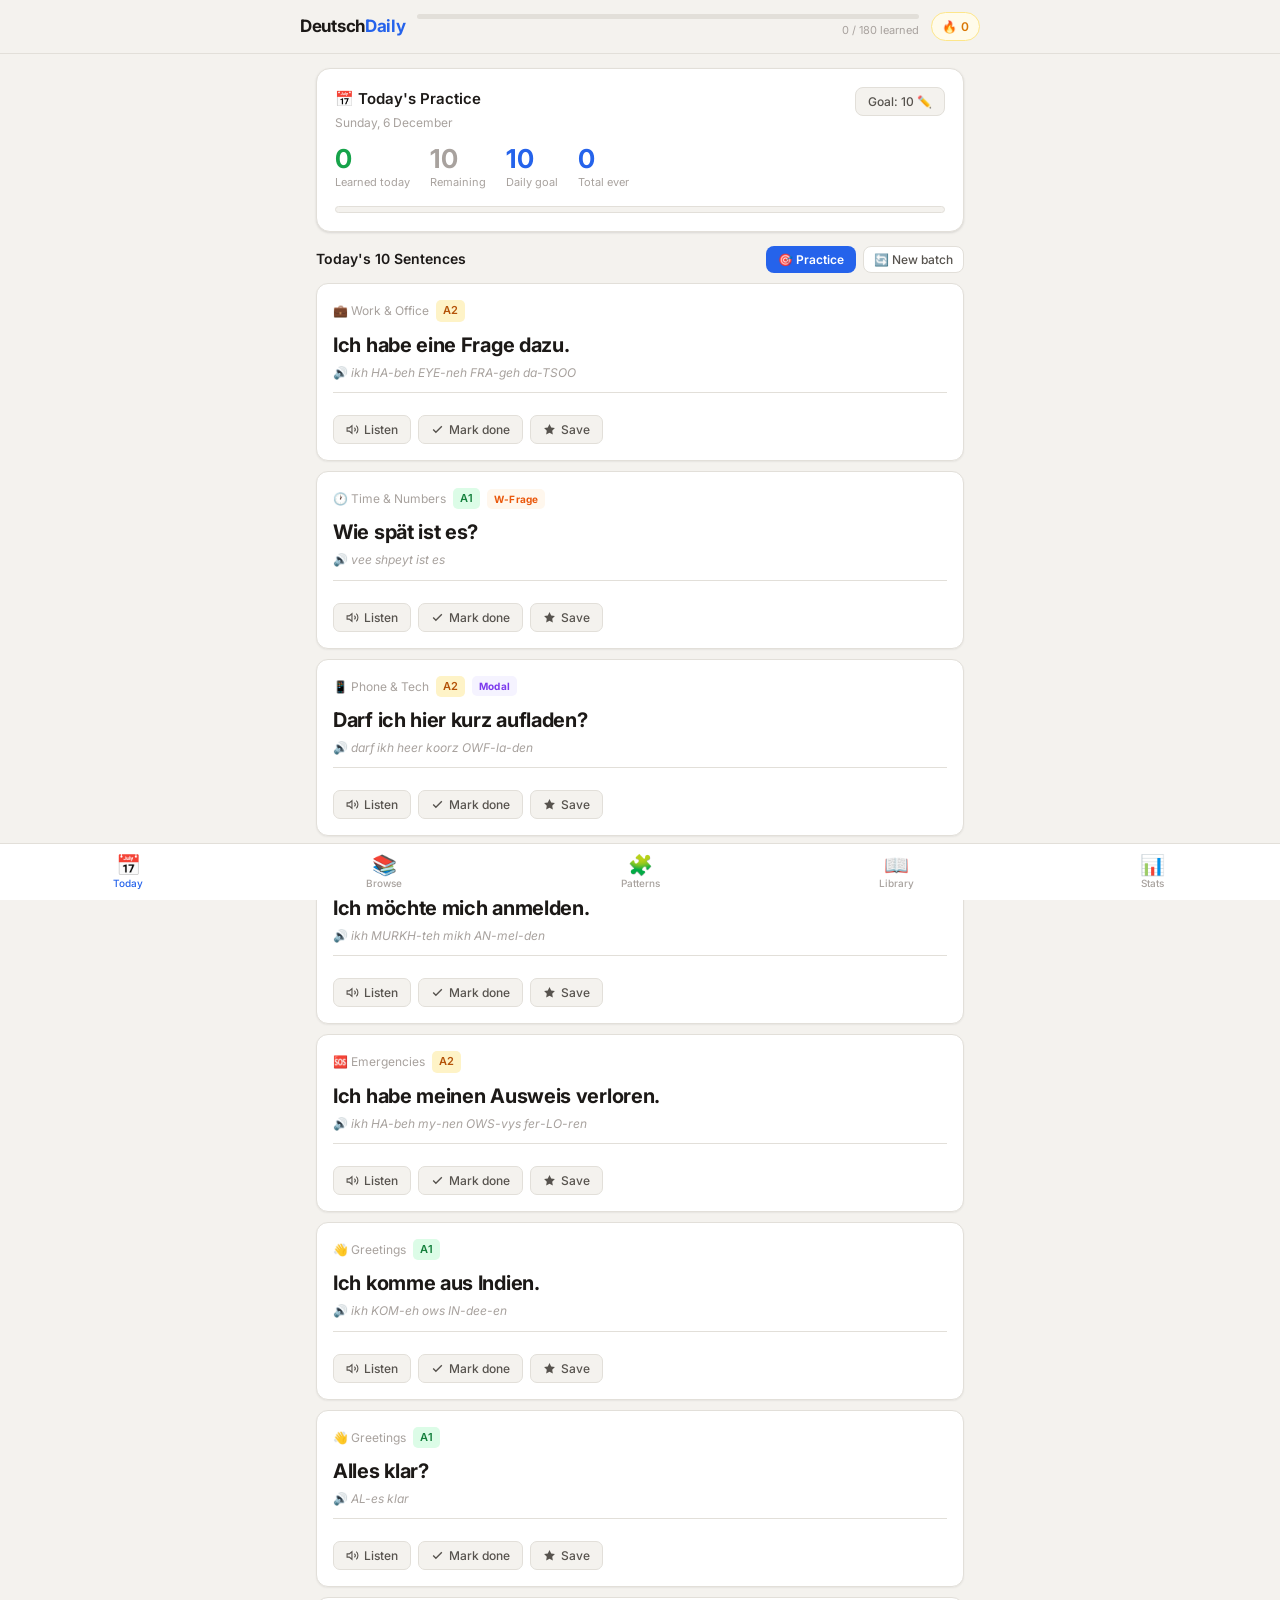
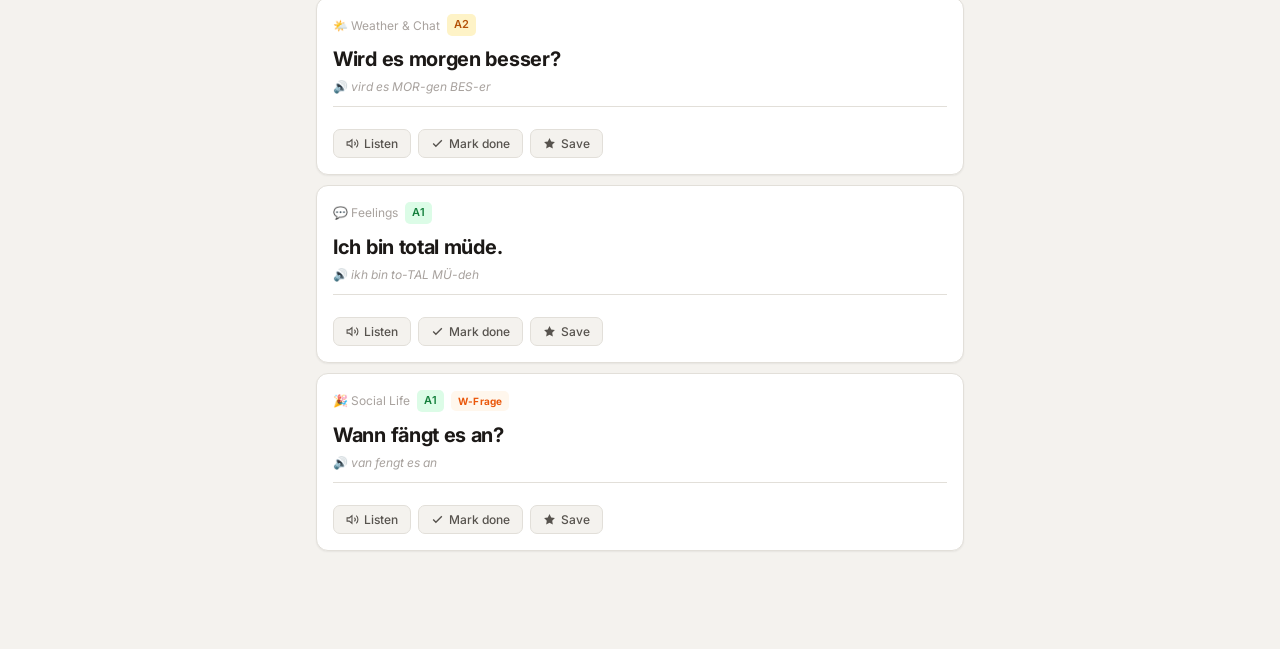
==== index.html @ 1d43aac8 "Add files via upload" ====
<!DOCTYPE html>
<html lang="en">
<head>
<meta charset="UTF-8">
<meta name="viewport" content="width=device-width, initial-scale=1.0">
<meta name="color-scheme" content="light">
<title>Deutsch Daily v5</title>
<link href="https://fonts.googleapis.com/css2?family=Inter:wght@400;500;600;700&display=swap" rel="stylesheet">
<style>
*, *::before, *::after { margin: 0; padding: 0; box-sizing: border-box; }
:root {
  color-scheme: light;
  --bg: #F4F2EE;
  --white: #FFFFFF;
  --border: #E2DFD9;
  --border-strong: #C8C4BC;
  --text: #1C1917;
  --text-2: #57534E;
  --text-3: #A8A29E;
  --green: #16A34A;
  --green-bg: #F0FDF4;
  --green-border: #BBF7D0;
  --blue: #2563EB;
  --blue-bg: #EFF6FF;
  --blue-border: #BFDBFE;
  --pink: #DB2777;
  --pink-bg: #FDF2F8;
  --pink-border: #FBCFE8;
  --amber: #D97706;
  --amber-bg: #FFFBEB;
  --amber-border: #FDE68A;
  --purple: #7C3AED;
  --purple-bg: #F5F3FF;
  --purple-border: #DDD6FE;
  --orange: #EA580C;
  --orange-bg: #FFF7ED;
  --orange-border: #FED7AA;
  --red: #DC2626;
  --red-bg: #FEF2F2;
  --red-border: #FECACA;
  --accent: #2563EB;
  --shadow: 0 1px 3px rgba(0,0,0,0.08), 0 1px 2px rgba(0,0,0,0.04);
  --shadow-sm: 0 1px 2px rgba(0,0,0,0.06);
}
html { scroll-behavior: smooth; color-scheme: light !important; background: #F4F2EE !important; }
body { background: #F4F2EE !important; color: #1C1917 !important; font-family: 'Inter', system-ui, sans-serif; font-size: 15px; line-height: 1.6; min-height: 100vh; }
input, button, select, textarea { color-scheme: light; }
.app { max-width: 680px; margin: 0 auto; padding: 0 16px 88px; background: #F4F2EE; }

/* ─── Header ─── */
.hdr { position: sticky; top: 0; z-index: 100; background: #F4F2EE; border-bottom: 1px solid var(--border); padding: 12px 16px; margin: 0 -16px; }
.hdr-in { max-width: 680px; margin: 0 auto; display: flex; align-items: center; gap: 12px; }
.logo { font-weight: 700; font-size: 17px; cursor: pointer; color: var(--text); flex-shrink: 0; letter-spacing: -0.3px; }
.logo em { color: var(--accent); font-style: normal; }
.hdr-mid { flex: 1; min-width: 0; }
.pbar-bg { height: 5px; background: var(--border); border-radius: 99px; overflow: hidden; margin-bottom: 3px; }
.pbar-fill { height: 100%; background: var(--accent); border-radius: 99px; transition: width 0.5s; }
.pbar-lbl { font-size: 11px; color: var(--text-3); text-align: right; }
.streak-pill { display: flex; align-items: center; gap: 4px; background: var(--amber-bg); border: 1px solid var(--amber-border); padding: 4px 10px; border-radius: 99px; font-size: 12px; font-weight: 600; color: var(--amber); cursor: pointer; flex-shrink: 0; }

/* ─── Nav ─── */
.nav { position: fixed; bottom: 0; left: 0; right: 0; z-index: 100; background: #FFFFFF; border-top: 1px solid var(--border); display: flex; padding: 6px 0 max(6px, env(safe-area-inset-bottom)); }
.nb { flex: 1; display: flex; flex-direction: column; align-items: center; gap: 2px; background: none; border: none; cursor: pointer; color: var(--text-3); font-size: 10px; font-family: 'Inter', sans-serif; font-weight: 500; padding: 5px; transition: color 0.15s; }
.nb.on { color: var(--accent); }
.nb-icon { font-size: 20px; line-height: 1; }

/* ─── Goal Card ─── */
.goal-card { background: var(--white); border: 1px solid var(--border); border-radius: 14px; padding: 18px; margin: 14px 0; box-shadow: var(--shadow); }
.goal-top { display: flex; align-items: flex-start; justify-content: space-between; margin-bottom: 14px; }
.goal-title { font-size: 15px; font-weight: 600; }
.goal-date { font-size: 12px; color: var(--text-3); margin-top: 2px; }
.goal-btn { background: var(--bg); border: 1px solid var(--border); border-radius: 8px; padding: 6px 12px; font-size: 12px; font-weight: 500; cursor: pointer; color: var(--text-2); font-family: 'Inter', sans-serif; transition: all 0.15s; }
.goal-btn:hover { border-color: var(--border-strong); }
.goal-nums { display: flex; gap: 20px; margin-bottom: 14px; flex-wrap: wrap; }
.gnum-v { font-size: 26px; font-weight: 700; line-height: 1; letter-spacing: -0.5px; }
.gnum-l { font-size: 11px; color: var(--text-3); margin-top: 2px; }
.goal-bar-bg { height: 7px; background: var(--bg); border-radius: 99px; overflow: hidden; border: 1px solid var(--border); }
.goal-bar-fill { height: 100%; background: var(--accent); border-radius: 99px; transition: width 0.5s; }
.goal-complete { text-align: center; padding: 8px; font-size: 14px; color: var(--green); font-weight: 600; }

/* ─── Sentence Card ─── */
.sc { background: var(--white); border: 1px solid var(--border); border-radius: 12px; padding: 16px; margin-bottom: 10px; box-shadow: var(--shadow-sm); opacity: 0; animation: rise 0.25s ease forwards; overflow: hidden; position: relative; }
.sc.lrn { border-color: var(--green-border); }
.sc.fav { border-color: var(--amber-border); }
@keyframes rise { from { opacity: 0; transform: translateY(6px); } to { opacity: 1; transform: translateY(0); } }

.sc-top { display: flex; align-items: center; gap: 7px; margin-bottom: 10px; flex-wrap: wrap; }
.lvl-tag { padding: 2px 7px; border-radius: 5px; font-size: 11px; font-weight: 600; }
.lA1 { background: #DCFCE7; color: #15803D; }
.lA2 { background: #FEF3C7; color: #B45309; }
.lB1 { background: #DBEAFE; color: #1D4ED8; }
.lrn-badge { font-size: 11px; color: var(--green); font-weight: 600; }
.topic-label { font-size: 12px; color: var(--text-3); }

.sentence-de { font-size: 20px; font-weight: 700; letter-spacing: -0.3px; color: var(--text); line-height: 1.3; margin-bottom: 5px; cursor: pointer; user-select: text; }
.sentence-ph { font-size: 12px; color: var(--text-3); font-style: italic; padding-bottom: 10px; border-bottom: 1px solid var(--border); margin-bottom: 10px; }
.ph-lbl { font-style: normal; margin-right: 3px; }
.sentence-en { font-size: 15px; font-weight: 600; color: var(--accent); margin-bottom: 6px; transition: opacity 0.2s, filter 0.2s; cursor: pointer; user-select: none; }
.sentence-en.hid { opacity: 0; filter: blur(4px); pointer-events: none; height: 0; overflow: hidden; margin: 0; }
.reveal-hint { font-size: 12px; color: var(--text-3); margin-bottom: 4px; }
.sentence-use { font-size: 13px; color: var(--text-2); background: var(--bg); padding: 8px 12px; border-radius: 8px; border-left: 3px solid var(--purple-border); display: none; line-height: 1.5; margin-top: 4px; }

.card-actions { display: flex; gap: 7px; margin-top: 12px; flex-wrap: wrap; }
.act-btn { display: inline-flex; align-items: center; gap: 5px; background: var(--bg); border: 1px solid var(--border); border-radius: 7px; padding: 6px 12px; font-size: 12px; font-weight: 500; cursor: pointer; color: var(--text-2); font-family: 'Inter', sans-serif; transition: all 0.15s; white-space: nowrap; }
.act-btn:hover { border-color: var(--border-strong); color: var(--text); }
.act-btn.is-learned { background: var(--green-bg); border-color: var(--green-border); color: var(--green); }
.act-btn.is-fav { background: var(--amber-bg); border-color: var(--amber-border); color: var(--amber); }
.act-btn.is-playing { background: var(--blue-bg); border-color: var(--blue-border); color: var(--blue); }
.act-btn svg { width: 13px; height: 13px; flex-shrink: 0; }
@keyframes pulse { 0%,100%{opacity:1} 50%{opacity:0.4} }
.pulse { animation: pulse 1.2s ease infinite; }

/* ─── Pattern Card ─── */
.pc { background: var(--white); border: 1px solid var(--border); border-radius: 12px; padding: 16px; margin-bottom: 10px; box-shadow: var(--shadow-sm); opacity: 0; animation: rise 0.25s ease forwards; }
.pc.und { border-color: var(--purple-border); background: linear-gradient(135deg, var(--white) 0%, rgba(124,58,237,0.02) 100%); }
.pat-cat-tag { display: inline-block; padding: 2px 8px; border-radius: 5px; font-size: 11px; font-weight: 600; background: var(--purple-bg); color: var(--purple); border: 1px solid var(--purple-border); margin-bottom: 9px; }
.pat-template { font-size: 17px; font-weight: 700; color: var(--text); margin-bottom: 4px; line-height: 1.4; }
.pat-blank { color: var(--accent); font-style: italic; }
.pat-meaning { font-size: 13px; color: var(--text-2); margin-bottom: 12px; padding-bottom: 12px; border-bottom: 1px solid var(--border); }
.pat-examples { display: flex; flex-direction: column; gap: 7px; }
.pat-ex { padding: 8px 12px; background: var(--bg); border-radius: 8px; border-left: 3px solid var(--blue-border); }
.pat-de { font-size: 14px; font-weight: 600; color: var(--text); }
.pat-en { font-size: 12px; color: var(--text-3); margin-top: 2px; }
.pat-actions { display: flex; gap: 7px; margin-top: 12px; }

/* ─── Topic cards ─── */
.topic-grid { display: grid; grid-template-columns: repeat(2, 1fr); gap: 10px; margin-bottom: 20px; }
.topic-card { background: var(--white); border: 1px solid var(--border); border-radius: 12px; padding: 14px; cursor: pointer; transition: all 0.15s; box-shadow: var(--shadow-sm); position: relative; overflow: hidden; }
.topic-card:hover { border-color: var(--border-strong); box-shadow: var(--shadow); }
.topic-card::before { content: ''; position: absolute; top: 0; left: 0; right: 0; height: 3px; background: var(--tc, var(--accent)); }
.tc-emoji { font-size: 26px; margin-bottom: 7px; display: block; line-height: 1; }
.tc-name { font-size: 14px; font-weight: 600; color: var(--text); }
.tc-de { font-size: 11px; color: var(--text-3); margin-top: 1px; }
.tc-prog { display: flex; align-items: center; gap: 6px; margin-top: 9px; }
.tc-count { font-size: 11px; color: var(--text-3); white-space: nowrap; }
.tc-bar-bg { flex: 1; height: 3px; background: var(--border); border-radius: 99px; overflow: hidden; }
.tc-bar-fill { height: 100%; border-radius: 99px; transition: width 0.4s; }

/* ─── Topic header ─── */
.topic-hdr { background: var(--white); border: 1px solid var(--border); border-radius: 12px; padding: 14px 16px; margin-bottom: 16px; display: flex; align-items: center; gap: 14px; box-shadow: var(--shadow-sm); }
.topic-hdr-em { font-size: 36px; flex-shrink: 0; line-height: 1; }
.topic-hdr-name { font-size: 20px; font-weight: 700; letter-spacing: -0.3px; }
.topic-hdr-de { font-size: 13px; color: var(--text-3); margin-top: 2px; }
.topic-hdr-stats { display: flex; gap: 12px; margin-top: 8px; }
.topic-stat { font-size: 12px; color: var(--text-3); }
.topic-stat strong { color: var(--text); font-weight: 600; }

/* ─── Filters ─── */
.filter-row { display: flex; gap: 7px; margin-bottom: 14px; overflow-x: auto; scrollbar-width: none; padding-bottom: 2px; }
.filter-row::-webkit-scrollbar { display: none; }
.filter-chip { flex-shrink: 0; padding: 6px 13px; border-radius: 99px; background: var(--white); border: 1px solid var(--border); font-size: 12px; font-weight: 500; cursor: pointer; color: var(--text-2); font-family: 'Inter', sans-serif; transition: all 0.15s; white-space: nowrap; }
.filter-chip.on { background: var(--blue-bg); border-color: var(--blue-border); color: var(--blue); }
.filter-chip:hover:not(.on) { border-color: var(--border-strong); }

/* ─── Search ─── */
.search-wrap { position: relative; margin-bottom: 14px; }
.search-icon { position: absolute; left: 12px; top: 50%; transform: translateY(-50%); color: var(--text-3); font-size: 15px; pointer-events: none; }
.search-input { width: 100%; background: var(--white); border: 1px solid var(--border); border-radius: 10px; padding: 10px 12px 10px 36px; color: var(--text); font-size: 14px; font-family: 'Inter', sans-serif; outline: none; transition: border-color 0.15s; }
.search-input:focus { border-color: var(--accent); box-shadow: 0 0 0 3px rgba(37,99,235,0.08); }
.search-input::placeholder { color: var(--text-3); }

/* ─── Stats ─── */
.stats-grid { display: grid; grid-template-columns: repeat(2,1fr); gap: 10px; margin-bottom: 18px; }
.stat-box { background: var(--white); border: 1px solid var(--border); border-radius: 12px; padding: 14px; box-shadow: var(--shadow-sm); }
.stat-lbl { font-size: 11px; font-weight: 500; color: var(--text-3); text-transform: uppercase; letter-spacing: 0.4px; margin-bottom: 5px; }
.stat-num { font-size: 28px; font-weight: 700; letter-spacing: -0.5px; line-height: 1; }
.stat-sub { font-size: 11px; color: var(--text-3); margin-top: 3px; }
.prog-row { display: flex; align-items: center; gap: 8px; padding: 10px 12px; background: var(--white); border: 1px solid var(--border); border-radius: 9px; margin-bottom: 7px; box-shadow: var(--shadow-sm); }
.prog-row.clk { cursor: pointer; transition: all 0.15s; }
.prog-row.clk:hover { border-color: var(--border-strong); }
.prog-lbl { font-size: 12px; font-weight: 600; color: var(--text-2); min-width: 22px; }
.prog-bar { flex: 1; height: 6px; background: var(--bg); border-radius: 99px; overflow: hidden; border: 1px solid var(--border); }
.prog-fill { height: 100%; border-radius: 99px; transition: width 0.5s; }
.prog-pct { font-size: 11px; color: var(--text-3); min-width: 30px; text-align: right; }
.prog-cnt { font-size: 11px; color: var(--text-3); min-width: 44px; text-align: right; }
.sec-lbl { font-size: 12px; font-weight: 600; color: var(--text-3); text-transform: uppercase; letter-spacing: 0.5px; padding: 16px 0 8px; border-top: 1px solid var(--border); margin-top: 4px; }
.hist-row { display: flex; align-items: center; gap: 10px; padding: 9px 12px; background: var(--white); border: 1px solid var(--border); border-radius: 9px; margin-bottom: 6px; box-shadow: var(--shadow-sm); }
.hist-day { font-size: 12px; color: var(--text-3); min-width: 78px; }
.hist-bar-bg { flex: 1; height: 5px; background: var(--bg); border-radius: 99px; overflow: hidden; border: 1px solid var(--border); }
.hist-bar-fill { height: 100%; background: var(--green); border-radius: 99px; }
.hist-cnt { font-size: 12px; font-weight: 600; color: var(--green); min-width: 22px; text-align: right; }

/* ─── Modal ─── */
.modal-overlay { position: fixed; inset: 0; background: rgba(0,0,0,0.4); z-index: 200; display: flex; align-items: flex-end; justify-content: center; }
.modal-box { background: var(--white); border-radius: 18px 18px 0 0; padding: 22px; width: 100%; max-width: 680px; box-shadow: 0 -4px 24px rgba(0,0,0,0.12); }
.modal-title { font-size: 18px; font-weight: 700; margin-bottom: 5px; }
.modal-sub { font-size: 13px; color: var(--text-3); margin-bottom: 20px; }
.goal-opts-grid { display: grid; grid-template-columns: repeat(4,1fr); gap: 8px; margin-bottom: 14px; }
.goal-opt { background: var(--bg); border: 1px solid var(--border); border-radius: 9px; padding: 11px 6px; text-align: center; cursor: pointer; font-size: 17px; font-weight: 700; color: var(--text-2); transition: all 0.15s; font-family: 'Inter', sans-serif; }
.goal-opt:hover { border-color: var(--border-strong); }
.goal-opt.sel { background: var(--blue-bg); border-color: var(--blue-border); color: var(--blue); }
.modal-done { width: 100%; padding: 13px; background: var(--bg); border: 1px solid var(--border); border-radius: 10px; font-size: 14px; font-weight: 500; cursor: pointer; color: var(--text); font-family: 'Inter', sans-serif; transition: all 0.15s; }
.modal-done:hover { border-color: var(--border-strong); }


/* ─── Misc ─── */
.page-title { font-size: 22px; font-weight: 700; letter-spacing: -0.4px; margin: 20px 0 3px; }
.page-sub { font-size: 13px; color: var(--text-3); margin-bottom: 18px; }
.back-btn { display: inline-flex; align-items: center; gap: 5px; background: none; border: none; cursor: pointer; color: var(--text-3); font-size: 13px; font-family: 'Inter', sans-serif; font-weight: 500; padding: 14px 0 6px; transition: color 0.15s; }
.back-btn:hover { color: var(--text); }
.empty-state { text-align: center; padding: 50px 20px; color: var(--text-3); background: #F4F2EE; }
.empty-icon { font-size: 40px; margin-bottom: 10px; }
.tip-card { background: var(--blue-bg); border: 1px solid var(--blue-border); border-radius: 12px; padding: 12px 14px; margin-bottom: 16px; }
.tip-lbl { font-size: 11px; font-weight: 600; color: var(--blue); text-transform: uppercase; letter-spacing: 0.4px; margin-bottom: 3px; }
.tip-text { font-size: 13px; color: #1D4ED8; }
.reveal-hint-bar { font-size: 12px; color: var(--text-3); text-align: center; margin-bottom: 12px; font-style: italic; }

::-webkit-scrollbar { width: 5px; }
::-webkit-scrollbar-track { background: transparent; }
::-webkit-scrollbar-thumb { background: var(--border); border-radius: 99px; }

/* ─── SRS Review Section ─── */
.review-section { background: var(--amber-bg); border: 1px solid var(--amber-border); border-radius: 14px; padding: 16px; margin-bottom: 14px; }
.review-section-hdr { display: flex; align-items: center; justify-content: space-between; margin-bottom: 8px; }
.review-section-title { font-size: 14px; font-weight: 700; color: var(--amber); display: flex; align-items: center; gap: 6px; }
.review-count-badge { background: var(--amber); color: white; border-radius: 99px; padding: 2px 9px; font-size: 12px; font-weight: 700; }
.review-section-sub { font-size: 12px; color: var(--amber); margin-bottom: 10px; opacity: 0.85; }
.review-practice-btn { background: var(--amber); color: white; border: none; border-radius: 9px; padding: 9px 16px; font-size: 13px; font-weight: 600; cursor: pointer; font-family: 'Inter', sans-serif; transition: opacity 0.15s; white-space: nowrap; flex-shrink: 0; }
.review-practice-btn:hover { opacity: 0.88; }

/* ─── Grammar Tag ─── */
.gram-tag { padding: 2px 7px; border-radius: 5px; font-size: 10px; font-weight: 700; letter-spacing: 0.2px; flex-shrink: 0; }


/* ─── Keyboard hint ─── */
.kbd-hint { font-size: 11px; color: var(--text-3); text-align: center; margin-top: 8px; }
.kbd { background: var(--bg); border: 1px solid var(--border-strong); border-radius: 4px; padding: 1px 5px; font-size: 10px; font-family: monospace; color: var(--text-2); }

/* ─── SRS level dot ─── */
.srs-dot { width: 7px; height: 7px; border-radius: 50%; background: var(--border); display: inline-block; flex-shrink: 0; }
.srs-dot.filled { background: var(--green); }
.srs-dots { display: flex; gap: 3px; align-items: center; margin-left: 4px; }

/* ─── Practice Overlay ─── */
.practice-overlay { position: fixed; inset: 0; background: var(--bg); z-index: 400; display: flex; flex-direction: column; overflow: hidden; }
.practice-hdr { background: var(--white); border-bottom: 1px solid var(--border); padding: 12px 16px; display: flex; align-items: center; gap: 12px; flex-shrink: 0; }
.practice-exit { background: var(--bg); border: 1px solid var(--border); border-radius: 8px; padding: 6px 12px; font-size: 13px; font-weight: 500; cursor: pointer; color: var(--text-2); font-family: 'Inter', sans-serif; white-space: nowrap; transition: all 0.15s; flex-shrink: 0; }
.practice-exit:hover { border-color: var(--border-strong); }
.practice-prog-wrap { flex: 1; }
.practice-prog-bar { height: 5px; background: var(--border); border-radius: 99px; overflow: hidden; margin-bottom: 3px; }
.practice-prog-fill { height: 100%; background: var(--green); border-radius: 99px; transition: width 0.4s; }
.practice-prog-lbl { font-size: 11px; color: var(--text-3); text-align: right; }
.practice-body { flex: 1; display: flex; flex-direction: column; align-items: center; justify-content: center; padding: 20px 16px; gap: 14px; overflow-y: auto; }
.practice-card { width: 100%; max-width: 520px; background: var(--white); border: 1px solid var(--border); border-radius: 16px; padding: 24px 20px; box-shadow: var(--shadow); }
.practice-topic-lbl { font-size: 12px; color: var(--text-3); margin-bottom: 10px; }
.practice-de { font-size: 24px; font-weight: 700; color: var(--text); line-height: 1.3; margin-bottom: 8px; letter-spacing: -0.3px; }
.practice-ph { font-size: 12px; color: var(--text-3); font-style: italic; padding-bottom: 14px; border-bottom: 1px solid var(--border); margin-bottom: 14px; }
.practice-reveal-hint { font-size: 14px; color: var(--text-3); text-align: center; cursor: pointer; padding: 12px; border-radius: 10px; background: var(--bg); border: 1px dashed var(--border); user-select: none; transition: all 0.15s; }
.practice-reveal-hint:hover { border-color: var(--accent); color: var(--accent); }
.practice-en { font-size: 20px; font-weight: 600; color: var(--accent); margin-bottom: 8px; line-height: 1.3; }
.practice-use { font-size: 13px; color: var(--text-2); background: var(--bg); padding: 9px 12px; border-radius: 8px; border-left: 3px solid var(--purple-border); line-height: 1.5; }
.practice-btns { display: flex; gap: 10px; width: 100%; max-width: 520px; }
.prac-again-btn { flex: 1; padding: 15px; background: var(--amber-bg); border: 2px solid var(--amber-border); border-radius: 12px; font-size: 15px; font-weight: 600; cursor: pointer; color: var(--amber); font-family: 'Inter', sans-serif; transition: all 0.15s; }
.prac-got-btn { flex: 1; padding: 15px; background: var(--green-bg); border: 2px solid var(--green-border); border-radius: 12px; font-size: 15px; font-weight: 600; cursor: pointer; color: var(--green); font-family: 'Inter', sans-serif; transition: all 0.15s; }
.prac-again-btn:hover { background: #fef3c7; }
.prac-got-btn:hover { background: #dcfce7; }

/* ─── Practice Summary ─── */
.prac-summary { width: 100%; max-width: 520px; background: var(--white); border: 1px solid var(--border); border-radius: 16px; padding: 28px 20px; text-align: center; box-shadow: var(--shadow); }
.prac-sum-icon { font-size: 52px; margin-bottom: 12px; }
.prac-sum-title { font-size: 22px; font-weight: 700; margin-bottom: 5px; letter-spacing: -0.3px; }
.prac-sum-sub { font-size: 14px; color: var(--text-3); margin-bottom: 22px; }
.prac-sum-stats { display: flex; gap: 10px; justify-content: center; margin-bottom: 22px; }
.prac-sum-stat { background: var(--bg); border: 1px solid var(--border); border-radius: 10px; padding: 12px 22px; }
.prac-sum-n { font-size: 26px; font-weight: 700; letter-spacing: -0.5px; }
.prac-sum-l { font-size: 12px; color: var(--text-3); margin-top: 2px; }
.prac-sum-actions { display: flex; gap: 10px; justify-content: center; }
.prac-sum-retry { background: var(--accent); color: white; border: none; border-radius: 10px; padding: 12px 22px; font-size: 14px; font-weight: 600; cursor: pointer; font-family: 'Inter', sans-serif; }
.prac-sum-done { background: var(--bg); border: 1px solid var(--border); border-radius: 10px; padding: 12px 22px; font-size: 14px; font-weight: 600; cursor: pointer; color: var(--text-2); font-family: 'Inter', sans-serif; }

/* ─── Learned Page / Library Tabs ─── */
.lib-tabs { display: flex; background: var(--bg); border: 1px solid var(--border); border-radius: 10px; padding: 3px; gap: 3px; margin-bottom: 16px; }
.lib-tab { flex: 1; padding: 8px 10px; border-radius: 8px; font-size: 13px; font-weight: 500; cursor: pointer; color: var(--text-3); font-family: 'Inter', sans-serif; border: none; background: none; transition: all 0.15s; text-align: center; }
.lib-tab.on { background: var(--white); color: var(--text); box-shadow: var(--shadow-sm); }
.learned-cta { background: var(--green-bg); border: 1px solid var(--green-border); border-radius: 12px; padding: 16px; margin-bottom: 16px; display: flex; align-items: center; justify-content: space-between; gap: 12px; }
.learned-cta-info .learned-cta-title { font-size: 15px; font-weight: 700; color: var(--text); }
.learned-cta-info .learned-cta-sub { font-size: 12px; color: var(--text-3); margin-top: 3px; }
.learned-practice-btn { background: var(--green); color: white; border: none; border-radius: 9px; padding: 10px 16px; font-size: 13px; font-weight: 600; cursor: pointer; font-family: 'Inter', sans-serif; white-space: nowrap; flex-shrink: 0; transition: opacity 0.15s; }
.learned-practice-btn:hover { opacity: 0.9; }
</style>
</head>
<body>

<div class="hdr">
  <div class="hdr-in">
    <div class="logo" onclick="nav('today')">Deutsch<em>Daily</em></div>
    <div class="hdr-mid">
      <div class="pbar-bg"><div class="pbar-fill" id="hpf" style="width:0%"></div></div>
      <div class="pbar-lbl" id="hpl">0 / 0 learned</div>
    </div>
    <div class="streak-pill" id="stk" onclick="nav('stats')">🔥 <span id="stk-n">0</span></div>
  </div>
</div>

<div class="app" id="root" style="min-height:100vh;background:#F4F2EE"></div>

<nav class="nav">
  <button class="nb on" id="nb-today" onclick="nav('today')"><span class="nb-icon">📅</span>Today</button>
  <button class="nb" id="nb-browse" onclick="nav('browse')"><span class="nb-icon">📚</span>Browse</button>
  <button class="nb" id="nb-patterns" onclick="nav('patterns')"><span class="nb-icon">🧩</span>Patterns</button>
  <button class="nb" id="nb-library" onclick="nav('saved')"><span class="nb-icon">📖</span>Library</button>
  <button class="nb" id="nb-stats" onclick="nav('stats')"><span class="nb-icon">📊</span>Stats</button>
</nav>

<div class="modal-overlay" id="goal-modal" style="display:none" onclick="closeGoalModal(event)">
  <div class="modal-box">
    <div class="modal-title">Set Daily Goal</div>
    <div class="modal-sub">How many new sentences to learn each day?</div>
    <div class="goal-opts-grid" id="goal-opts"></div>
    <button class="modal-done" onclick="closeGoalModal()">Done</button>
  </div>
</div>

<script>
// ══════════════════════════════════════════════
// DATA
// ══════════════════════════════════════════════
const TOPICS=[
{id:'greet',name:'Greetings',german:'Begrüßung',emoji:'👋',color:'#16A34A'},
{id:'shop',name:'Shopping',german:'Einkaufen',emoji:'🛒',color:'#DC2626'},
{id:'transport',name:'Transport',german:'Verkehr',emoji:'🚆',color:'#2563EB'},
{id:'food',name:'Food & Cafés',german:'Essen & Trinken',emoji:'☕',color:'#EA580C'},
{id:'health',name:'Health & Doctor',german:'Gesundheit & Arzt',emoji:'🏥',color:'#DB2777'},
{id:'work',name:'Work & Office',german:'Arbeit & Büro',emoji:'💼',color:'#7C3AED'},
{id:'housing',name:'Housing',german:'Wohnen',emoji:'🏠',color:'#D97706'},
{id:'admin',name:'Bank & Admin',german:'Bank & Behörden',emoji:'🏦',color:'#0D9488'},
{id:'social',name:'Social Life',german:'Freizeit & Freunde',emoji:'🎉',color:'#DB2777'},
{id:'emergency',name:'Emergencies',german:'Notfälle',emoji:'🆘',color:'#DC2626'},
{id:'phone',name:'Phone & Tech',german:'Handy & Internet',emoji:'📱',color:'#16A34A'},
{id:'time',name:'Time & Numbers',german:'Zeit & Zahlen',emoji:'🕐',color:'#0D9488'},
{id:'feelings',name:'Feelings',german:'Gefühle & Meinungen',emoji:'💬',color:'#7C3AED'},
{id:'routine',name:'Daily Routine',german:'Alltag',emoji:'🌅',color:'#D97706'},
{id:'weather',name:'Weather & Chat',german:'Wetter & Smalltalk',emoji:'🌤️',color:'#16A34A'},
];

const SENTENCES=[
{id:'gr1',t:'greet',de:'Alles klar?',en:'All good? / Everything okay?',ph:'AL-es klar',use:'Casual greeting between friends - way more common than the formal version',lv:'A1'},
{id:'gr2',t:'greet',de:"Na, wie läuft's?",en:"So, how's it going?",ph:'na, vee LOYF-ts',use:'Very casual - between friends or colleagues you know well',lv:'A1'},
{id:'gr3',t:'greet',de:'Schönen Tag noch!',en:'Have a nice rest of the day!',ph:'SHUH-nen tahk nokh',use:'Said when leaving a shop, office, ending a chat - very common',lv:'A1'},
{id:'gr4',t:'greet',de:'Tschüss!',en:'Bye! (casual)',ph:'chüss (like "choose")',use:'Everyday goodbye - used everywhere, even in shops',lv:'A1'},
{id:'gr5',t:'greet',de:'Bis später!',en:'See you later!',ph:'bis SHPAY-ter',use:"When you'll see someone again the same day",lv:'A1'},
{id:'gr6',t:'greet',de:'Freut mich!',en:'Nice to meet you!',ph:'froyt mikh',use:'Short and natural when being introduced',lv:'A1'},
{id:'gr7',t:'greet',de:'Wie war dein Wochenende?',en:'How was your weekend?',ph:'vee var dine VO-khen-EN-deh',use:'Classic Monday morning small talk with colleagues',lv:'A2'},
{id:'gr8',t:'greet',de:'Ich bin neu hier.',en:"I'm new here.",ph:'ikh bin noy HEER',use:'Perfect opener when meeting neighbors, colleagues, or locals',lv:'A1'},
{id:'gr9',t:'greet',de:'Woher kommst du?',en:'Where are you from?',ph:'vo-HAIR KOMST doo',use:'Getting to know someone - natural and friendly',lv:'A1'},
{id:'gr10',t:'greet',de:'Ich komme aus Indien.',en:"I'm from India.",ph:'ikh KOM-eh ows IN-dee-en',use:'Swap country name: Türkei, Pakistan, Iran, etc.',lv:'A1'},
{id:'gr11',t:'greet',de:'Wie lange wohnst du schon hier?',en:'How long have you been living here?',ph:'vee LANG-eh vohnst doo shon heer',use:'Natural follow-up conversation when meeting someone new',lv:'A2'},
{id:'gr12',t:'greet',de:'Hast du Kinder?',en:'Do you have children?',ph:'hast doo KIN-der',use:'Common small talk - Germans ask this fairly early',lv:'A1'},
{id:'sh1',t:'shop',de:'Was kostet das?',en:'How much does this cost?',ph:'vas KOS-tet das',use:'Universal question - works in any shop',lv:'A1'},
{id:'sh2',t:'shop',de:'Kann ich mit Karte zahlen?',en:'Can I pay by card?',ph:'kan ikh mit KAR-teh TSA-len',use:'ESSENTIAL - many German shops still prefer cash. Always ask first!',lv:'A1'},
{id:'sh3',t:'shop',de:'Wo finde ich die Milch?',en:'Where can I find the milk?',ph:'vo FIN-deh ikh dee milkh',use:'In supermarket - swap "die Milch" for any item',lv:'A1'},
{id:'sh4',t:'shop',de:'Ich schaue mich nur um.',en:"I'm just browsing, thanks.",ph:'ikh SHOW-eh mikh noor oom',use:'When a shop assistant approaches - saves awkward silence',lv:'A2'},
{id:'sh5',t:'shop',de:'Haben Sie das in einer anderen Größe?',en:'Do you have this in a different size?',ph:'HA-ben zee das in EYE-ner AN-de-ren GRUH-seh',use:'In clothing stores',lv:'A2'},
{id:'sh6',t:'shop',de:'Das nehme ich.',en:"I'll take this one.",ph:'das NAY-meh ikh',use:'Confirming a purchase - short and natural',lv:'A1'},
{id:'sh7',t:'shop',de:'Haben Sie einen Beutel?',en:'Do you have a bag?',ph:'HA-ben zee EYE-nen BOY-tel',use:'At checkout - bring your own bag to be eco-friendly!',lv:'A1'},
{id:'sh8',t:'shop',de:'Das ist mir etwas zu teuer.',en:"That's a bit too expensive for me.",ph:'das ist meer ET-vas tsoo TOY-er',use:'Polite way to decline a price without being rude',lv:'A2'},
{id:'sh9',t:'shop',de:'Haben Sie etwas Günstigeres?',en:'Do you have something cheaper?',ph:'HA-ben zee ET-vas GÜN-sti-ge-res',use:'Asking for a cheaper alternative - perfectly normal',lv:'A2'},
{id:'sh10',t:'shop',de:'Wo ist die Kasse?',en:'Where is the checkout / cashier?',ph:'vo ist dee KAS-seh',use:'In supermarkets and department stores',lv:'A1'},
{id:'sh11',t:'shop',de:'Ich möchte das zurückgeben.',en:"I'd like to return this.",ph:'ikh MURKH-teh das tsoo-RÜCK-gey-ben',use:'At customer service - bring your receipt (Kassenbon)!',lv:'A2'},
{id:'sh12',t:'shop',de:'Kann ich einen Kassenbon haben?',en:'Can I have a receipt?',ph:'kan ikh EYE-nen KAS-en-bon HA-ben',use:'Always ask - you need it for returns!',lv:'A1'},
{id:'sh13',t:'shop',de:'Ist das reduziert?',en:'Is this reduced / on sale?',ph:'ist das reh-doo-ZEERT',use:'During sales season or when checking discount racks',lv:'A2'},
{id:'sh14',t:'shop',de:'Wann öffnet das Geschäft?',en:'When does the shop open?',ph:'van UHF-net das geh-SHEFT',use:'Shops in Germany close early - always check! Also: schließt (closes)',lv:'A1'},
{id:'tr1',t:'transport',de:'Einmal nach Stuttgart, bitte.',en:'One ticket to Stuttgart, please.',ph:'EYN-mal nakh SHTOOT-gart BI-teh',use:'At ticket counter - swap city name as needed',lv:'A1'},
{id:'tr2',t:'transport',de:'Ist dieser Platz noch frei?',en:'Is this seat still free?',ph:'ist DEE-zer plats nokh fry',use:'On trains and buses - essential!',lv:'A1'},
{id:'tr3',t:'transport',de:'Wann kommt der nächste Zug?',en:'When does the next train come?',ph:'van komt dair NAEKH-ste tsoog',use:'At station or checking DB Navigator app',lv:'A1'},
{id:'tr4',t:'transport',de:'Wo muss ich umsteigen?',en:'Where do I need to change?',ph:'vo moos ikh OOM-shty-gen',use:'Asking about connections - very practical!',lv:'A2'},
{id:'tr5',t:'transport',de:'Der Zug hat Verspätung.',en:'The train is delayed.',ph:'dair tsoog hat fer-SHPAY-toong',use:"You'll hear this often at German stations. Know it!",lv:'A2'},
{id:'tr6',t:'transport',de:'Fährt dieser Bus zum Hauptbahnhof?',en:'Does this bus go to the main station?',ph:'fehrt DEE-zer boos tsum HOWPT-ban-hof',use:'At bus stops - swap destination as needed',lv:'A2'},
{id:'tr7',t:'transport',de:'Wie lange dauert die Fahrt?',en:'How long does the journey take?',ph:'vee LANG-eh DOW-ert dee fart',use:'Before getting on a bus or train',lv:'A2'},
{id:'tr8',t:'transport',de:'Gibt es eine Tageskarte?',en:'Is there a day ticket?',ph:'gipt es EYE-neh TA-ges-kar-teh',use:'Great value for multiple trips in one day',lv:'A2'},
{id:'tr9',t:'transport',de:'Welcher Bahnsteig ist das?',en:'Which platform is that?',ph:'VEL-kher BAHN-shtyg ist das',use:'When confused about platforms - look for Gleis number too',lv:'A2'},
{id:'tr10',t:'transport',de:'Wo kann ich ein Fahrrad mieten?',en:'Where can I rent a bicycle?',ph:'vo kan ikh eyn FAR-rad MEE-ten',use:'Germany has great bike paths - Deutsche Bahn has nextbike too',lv:'A2'},
{id:'tr11',t:'transport',de:'Ist das die richtige Richtung nach...?',en:'Is this the right direction to...?',ph:'ist das dee RIKH-ti-geh RIKH-toong nakh',use:"When unsure you're heading right - ask anyone nearby",lv:'A2'},
{id:'tr12',t:'transport',de:'Kann ich ein Taxi rufen?',en:'Can you call a taxi for me?',ph:'kan ikh eyn TAK-si ROO-fen',use:'Or just use the FREE NOW app directly',lv:'A1'},
{id:'tr13',t:'transport',de:'Ich habe das falsche Ticket gekauft.',en:'I bought the wrong ticket.',ph:'ikh HA-beh das FAL-sheh TI-ket geh-KOWFT',use:'At the ticket counter or with a conductor - be honest!',lv:'A2'},
{id:'tr14',t:'transport',de:'Bitte einmal hin und zurück.',en:'One return ticket, please.',ph:'BI-teh EYN-mal hin oond tsoo-RÜCK',use:'"Hin und zurück" = there and back = return ticket',lv:'A1'},
{id:'fd1',t:'food',de:'Ich hätte gern einen Kaffee, bitte.',en:"I'd like a coffee, please.",ph:'ikh HET-eh gern EYE-nen KAF-eh BI-teh',use:'"Ich hätte gern" = the most polite, natural ordering phrase',lv:'A1'},
{id:'fd2',t:'food',de:'Die Speisekarte, bitte.',en:'The menu, please.',ph:'dee SHPY-zeh-kar-teh BI-teh',use:'When seated at a restaurant - short and clear',lv:'A1'},
{id:'fd3',t:'food',de:'Einmal das Schnitzel, bitte.',en:'One Schnitzel please.',ph:'EYN-mal das SHNIT-sel BI-teh',use:'"Einmal..." is how Germans order - use with anything on the menu',lv:'A1'},
{id:'fd4',t:'food',de:'Zahlen, bitte!',en:'The bill, please!',ph:'TSA-len BI-teh',use:'Say this to the waiter when you want to pay - universally understood',lv:'A1'},
{id:'fd5',t:'food',de:'Stimmt so.',en:'Keep the change.',ph:'shtimt zo',use:"When you don't want change back - very German! Say while handing money",lv:'A2'},
{id:'fd6',t:'food',de:'Zusammen oder getrennt?',en:'Together or separate bills?',ph:'tsoo-ZA-men OH-der geh-TRENT',use:'The waiter will ask YOU this. "Zusammen" = all together',lv:'A2'},
{id:'fd7',t:'food',de:'Das hat super geschmeckt!',en:'That tasted amazing!',ph:'das hat ZOO-per geh-SHMEKT',use:'Complimenting food - Germans love to hear this!',lv:'A2'},
{id:'fd8',t:'food',de:'Was empfehlen Sie?',en:'What do you recommend?',ph:'vas em-PFAY-len zee',use:'Great way to start a conversation with the waiter',lv:'A2'},
{id:'fd9',t:'food',de:'Haben Sie vegetarische Gerichte?',en:'Do you have vegetarian dishes?',ph:'HA-ben zee ve-geh-TAR-ish-eh geh-RIKH-teh',use:'Very common question - also: vegan, glutenfrei, laktosefrei',lv:'A2'},
{id:'fd10',t:'food',de:'Ich bin allergisch gegen Nüsse.',en:"I'm allergic to nuts.",ph:'ikh bin ah-LER-gish GAY-gen NÜ-seh',use:'Important safety phrase - swap "Nüsse" with: Gluten, Milch, Eier',lv:'A2'},
{id:'fd11',t:'food',de:'Einen Tisch für zwei Personen, bitte.',en:'A table for two people, please.',ph:'EYE-nen tish fuer tsvy per-ZO-nen BI-teh',use:'When entering a restaurant without reservation',lv:'A1'},
{id:'fd12',t:'food',de:'Ist der Tisch noch frei?',en:'Is this table free?',ph:'ist dair tish nokh fry',use:'At cafés or busy restaurants - short and direct',lv:'A1'},
{id:'fd13',t:'food',de:'Noch ein Wasser, bitte.',en:'Another water, please.',ph:'nokh eyn VAS-er BI-teh',use:'Ordering another round - works for anything: Bier, Kaffee',lv:'A1'},
{id:'fd14',t:'food',de:'Das ist nicht das, was ich bestellt habe.',en:"This isn't what I ordered.",ph:'das ist nikht das, vas ikh beh-SHTELT HA-beh',use:'When the wrong dish arrives - say this calmly',lv:'A2'},
{id:'fd15',t:'food',de:'Können Sie das einpacken?',en:'Could you pack this to go?',ph:'KUH-nen zee das EYN-pak-ken',use:'Doggy bag / takeaway - more accepted now than before',lv:'A2'},
{id:'fd16',t:'food',de:'Ist die Bedienung inklusive?',en:'Is the service charge included?',ph:'ist dee beh-DEE-noong in-kloo-ZEE-veh',use:'Service is usually included - tipping ~10% is still appreciated',lv:'B1'},
{id:'hl1',t:'health',de:'Mir ist nicht gut.',en:"I'm not feeling well.",ph:'meer ist nikht goot',use:'Natural way to say you feel sick - "Ich bin krank" also works',lv:'A1'},
{id:'hl2',t:'health',de:'Ich habe Kopfschmerzen.',en:'I have a headache.',ph:'ikh HA-beh KOPF-shmer-tsen',use:'Replace "Kopf" with: Bauch (stomach), Hals (throat), Rücken (back)',lv:'A1'},
{id:'hl3',t:'health',de:'Haben Sie noch einen freien Termin?',en:'Do you have a free appointment?',ph:'HA-ben zee nokh EYE-nen FRY-en ter-MEEN',use:'Calling a doctor\'s office - add "diese Woche" (this week) if urgent',lv:'A2'},
{id:'hl4',t:'health',de:'Ich bin gesetzlich versichert.',en:'I have public health insurance.',ph:'ikh bin geh-ZETS-likh fer-ZI-khert',use:'Receptionist ALWAYS asks this first - also: "privat versichert"',lv:'A2'},
{id:'hl5',t:'health',de:'Wo tut es weh?',en:'Where does it hurt?',ph:'vo toot es veh',use:'Doctor asks you this - answer: "Hier tut es weh" (It hurts here)',lv:'A1'},
{id:'hl6',t:'health',de:'Ich habe Fieber.',en:'I have a fever.',ph:'ikh HA-beh FEE-ber',use:'Normal: 37°C | Fever: 38°C+ | High fever: 39°C+',lv:'A1'},
{id:'hl7',t:'health',de:'Können Sie mir etwas verschreiben?',en:'Can you prescribe me something?',ph:'KUH-nen zee meer ET-vas fer-SHRY-ben',use:"Asking for a prescription at the doctor's",lv:'B1'},
{id:'hl8',t:'health',de:'Wie oft soll ich das nehmen?',en:'How often should I take this?',ph:'vee oft zol ikh das NAY-men',use:'At pharmacy or after getting a prescription',lv:'A2'},
{id:'hl9',t:'health',de:'Ich brauche ein Attest.',en:'I need a sick note.',ph:'ikh BROW-kheh eyn a-TEST',use:'For work after being sick 3+ days - essential in Germany!',lv:'A2'},
{id:'hl10',t:'health',de:'Ich nehme täglich Medikamente.',en:'I take medication daily.',ph:'ikh NAY-meh TAYK-likh me-di-ka-MEN-teh',use:'Important to tell any doctor - add the medicine name after',lv:'A2'},
{id:'hl11',t:'health',de:'Ich habe mich verletzt.',en:'I hurt / injured myself.',ph:'ikh HA-beh mikh fer-LETST',use:'For minor injuries - for emergencies say "Es ist ein Notfall"',lv:'A2'},
{id:'hl12',t:'health',de:'Ich habe eine Lebensmittelallergie.',en:'I have a food allergy.',ph:'ikh HA-beh EYE-neh LAY-bens-mit-el-ah-LER-gee',use:'At any food situation - follow with: "gegen..." (against...)',lv:'A2'},
{id:'hl13',t:'health',de:'Ich brauche dringend einen Termin.',en:'I urgently need an appointment.',ph:'ikh BROW-kheh DRING-end EYE-nen ter-MEEN',use:'"Dringend" (urgently) helps you get a faster slot',lv:'A2'},
{id:'hl14',t:'health',de:'Seit drei Tagen habe ich Schmerzen.',en:"I've had pain for three days.",ph:'zeyt dry TA-gen HA-beh ikh SHMER-tsen',use:'"Seit" + time = how long you\'ve had the symptom',lv:'A2'},
{id:'wk1',t:'work',de:'Ich bin heute im Homeoffice.',en:"I'm working from home today.",ph:'ikh bin HOY-teh im HOME-of-ees',use:'"Homeoffice" is a German word now - used daily by millions',lv:'A2'},
{id:'wk2',t:'work',de:'Ich bin krank und komme heute nicht.',en:"I'm sick and won't come in today.",ph:'ikh bin krank oond KO-meh HOY-teh nikht',use:'Call your boss first thing in the morning - brief and direct',lv:'A2'},
{id:'wk3',t:'work',de:'Wann ist Feierabend?',en:'When does the work day end?',ph:'van ist FY-er-ah-bent',use:'Classic German phrase - Feierabend is the sacred end of the workday!',lv:'A2'},
{id:'wk4',t:'work',de:'Ich habe eine Frage dazu.',en:'I have a question about that.',ph:'ikh HA-beh EYE-neh FRA-geh da-TSOO',use:'"dazu" (about that) makes it clear what you\'re asking about',lv:'A2'},
{id:'wk5',t:'work',de:'Das geht leider nicht.',en:"Unfortunately that won't work.",ph:'das gayt LY-der nikht',use:'Polite way to say no - "leider" softens it significantly',lv:'A2'},
{id:'wk6',t:'work',de:'Können wir das verschieben?',en:'Can we postpone this?',ph:'KUH-nen veer das fer-SHEE-ben',use:'Rescheduling a meeting or task',lv:'A2'},
{id:'wk7',t:'work',de:'Ich bin in einem Meeting.',en:"I'm in a meeting.",ph:'ikh bin in EYE-nem MEE-ting',use:'Explaining why you can\'t talk - "Meeting" is used in German too',lv:'A1'},
{id:'wk8',t:'work',de:'Kannst du mir das kurz erklären?',en:'Can you briefly explain that to me?',ph:'kanst doo meer das koorz er-KLAY-ren',use:'"Kurz" (briefly) makes the request sound less demanding',lv:'A2'},
{id:'wk9',t:'work',de:'Ich schicke dir gleich eine E-Mail.',en:"I'll send you an email shortly.",ph:'ikh SHI-keh deer glykh EYE-neh EE-mayl',use:'After a conversation - "gleich" means in a moment',lv:'A2'},
{id:'wk10',t:'work',de:'Das müssen wir noch besprechen.',en:'We still need to discuss that.',ph:'das MÜ-sen veer nokh beh-SHPRE-khen',use:'After a meeting - flagging an open topic',lv:'B1'},
{id:'wk11',t:'work',de:'Ich bin in fünf Minuten da.',en:"I'll be there in five minutes.",ph:'ikh bin in fünf mi-NOO-ten da',use:'Running late - quick and common',lv:'A2'},
{id:'wk12',t:'work',de:'Melde dich, wenn du Fragen hast.',en:'Let me know if you have questions.',ph:'MEL-deh dikh, ven doo FRA-gen hast',use:'Friendly sign-off after explaining something to a colleague',lv:'B1'},
{id:'ho1',t:'housing',de:'Guten Morgen, ich bin Ihr neuer Nachbar.',en:"Good morning, I'm your new neighbor.",ph:'GOO-ten MOR-gen, ikh bin eer NOY-er NAKH-bar',use:'Introducing yourself in your building - Germans appreciate this!',lv:'A1'},
{id:'ho2',t:'housing',de:'Ich möchte mich anmelden.',en:"I'd like to register my address.",ph:'ikh MURKH-teh mikh AN-mel-den',use:'CRITICAL - You MUST do Anmeldung within 2 weeks of moving!',lv:'A2'},
{id:'ho3',t:'housing',de:'Die Heizung funktioniert nicht.',en:"The heating isn't working.",ph:'dee HY-tsoong foong-tsyo-NEERT nikht',use:'Reporting issues to landlord - swap: Aufzug (lift), Waschmaschine',lv:'A2'},
{id:'ho4',t:'housing',de:'Wann wird der Müll abgeholt?',en:'When is the rubbish collected?',ph:'van vird dair müll AP-geh-holt',use:'Recycling (Mülltrennung) is VERY serious in Germany!',lv:'A2'},
{id:'ho5',t:'housing',de:'Wie hoch ist die Warmmiete?',en:'What is the total rent including heating?',ph:'vee hokh ist dee VARM-mee-teh',use:"Always ask Warmmiete - Kaltmiete doesn't include heating costs!",lv:'A2'},
{id:'ho6',t:'housing',de:'Entschuldigung, können Sie etwas leiser sein?',en:'Excuse me, could you be a bit quieter?',ph:'ent-SHOOL-di-goong, KUH-nen zee ET-vas LY-zer zyne',use:'Polite noise complaint - Ruhestunde: 1–3pm & 10pm–7am!',lv:'A2'},
{id:'ho7',t:'housing',de:'Wo ist der Sicherungskasten?',en:'Where is the fuse box?',ph:'vo ist dair ZI-kher-oongs-kas-ten',use:'Useful when power goes out in your flat',lv:'A2'},
{id:'ho8',t:'housing',de:'Ich möchte kündigen.',en:'I want to give notice (terminate my contract).',ph:'ikh MURKH-teh KÜN-di-gen',use:'Notice period in Germany: usually 3 months - check your Mietvertrag!',lv:'B1'},
{id:'ho9',t:'housing',de:'Der Aufzug ist kaputt.',en:'The lift is broken.',ph:'dair OWF-tsoog ist ka-POOT',use:'Report to Hausmeister (building manager) - very useful word: kaputt',lv:'A2'},
{id:'ho10',t:'housing',de:'Ich hätte gerne meine Kaution zurück.',en:"I'd like my deposit back.",ph:'ikh HET-eh GER-neh my-neh kow-TSYON tsoo-RÜCK',use:'When moving out - Kaution = rental deposit, usually 3 months rent',lv:'B1'},
{id:'ho11',t:'housing',de:'Darf ich ein Haustier halten?',en:'Am I allowed to keep a pet?',ph:'darf ikh eyn HOWS-teer HAL-ten',use:'Always ask before getting a pet - some landlords forbid it',lv:'A2'},
{id:'ho12',t:'housing',de:'Können Sie bitte den Hausmeister schicken?',en:'Could you please send the building manager?',ph:'KUH-nen zee BI-teh den HOWS-mys-ter SHI-ken',use:'Hausmeister = handyman/building manager - very useful contact',lv:'A2'},
{id:'ad1',t:'admin',de:'Ich möchte ein Konto eröffnen.',en:"I'd like to open a bank account.",ph:'ikh MURKH-teh eyn KON-to er-UHF-nen',use:'At the bank - bring: Ausweis, Anmeldebescheinigung, job contract',lv:'A2'},
{id:'ad2',t:'admin',de:'Welche Unterlagen brauche ich?',en:'Which documents do I need?',ph:'VEL-kheh OON-ter-la-gen BROW-kheh ikh',use:'Ask this BEFORE any official appointment - saves wasted trips!',lv:'A2'},
{id:'ad3',t:'admin',de:'Ich brauche eine Bescheinigung.',en:'I need an official confirmation letter.',ph:'ikh BROW-kheh EYE-neh be-SHEY-ni-goong',use:'At government offices - Bescheinigung = official confirmation',lv:'B1'},
{id:'ad4',t:'admin',de:'Wann kann ich mit dem Bescheid rechnen?',en:'When can I expect the decision/letter?',ph:'van kan ikh mit dem be-SHEYT REKH-nen',use:'After submitting forms - German bureaucracy takes time. Ask this!',lv:'B1'},
{id:'ad5',t:'admin',de:'Ich möchte Geld überweisen.',en:"I'd like to transfer money.",ph:'ikh MURKH-teh gelt Ü-ber-vy-zen',use:'At the bank or online banking - Überweisen = bank transfer',lv:'A2'},
{id:'ad6',t:'admin',de:'Ich habe meine Karte verloren.',en:"I've lost my card.",ph:'ikh HA-beh my-neh KAR-teh fer-LO-ren',use:'Call your bank immediately - have your IBAN ready',lv:'A2'},
{id:'ad7',t:'admin',de:'Können Sie das auf Englisch erklären?',en:'Can you explain that in English?',ph:'KUH-nen zee das owf ENG-lish er-KLAY-ren',use:'Emergency option at official offices - most staff speak some English',lv:'A2'},
{id:'ad8',t:'admin',de:'Ich muss einen Termin online buchen.',en:'I need to book an appointment online.',ph:'ikh moos EYE-nen ter-MEEN on-LINE BOO-khen',use:'Most Ämter (offices) require online booking - google "[Amt] Termin"',lv:'A2'},
{id:'ad9',t:'admin',de:'Was ist die IBAN für dieses Konto?',en:'What is the IBAN for this account?',ph:'vas ist dee EE-ban fuer DEE-zes KON-to',use:'IBAN is used for all German bank transfers - no sort codes',lv:'A2'},
{id:'ad10',t:'admin',de:'Ich zahle per Lastschrift.',en:'I pay by direct debit.',ph:'ikh TSA-leh pair LAST-shrift',use:'Very common in Germany - authorizing automatic monthly payments',lv:'B1'},
{id:'ad11',t:'admin',de:'Ich bin nicht einverstanden.',en:"I don't agree / I object to this.",ph:'ikh bin nikht eyn-fer-SHTAN-den',use:'Formal objection at official offices - polite but firm',lv:'B1'},
{id:'ad12',t:'admin',de:'Wann ist die Abgabefrist?',en:'What is the submission deadline?',ph:'van ist dee ap-GA-beh-frist',use:'For tax forms (Steuererklärung) and other official submissions',lv:'B1'},
{id:'sc1',t:'social',de:'Hast du Lust, heute Abend auszugehen?',en:'Do you fancy going out tonight?',ph:'hast doo loost HOY-teh AH-bent OWS-tsoo-gay-en',use:'"Lust haben" = feel like doing something. Very casual invite!',lv:'A2'},
{id:'sc2',t:'social',de:'Ich bin leider schon verplant.',en:"I'm afraid I'm already busy.",ph:'ikh bin LY-der shon fer-PLANT',use:'Polite way to decline - "leider" keeps it friendly',lv:'A2'},
{id:'sc3',t:'social',de:'Prost!',en:'Cheers!',ph:'prohst',use:'Absolutely essential at any gathering. Make eye contact!',lv:'A1'},
{id:'sc4',t:'social',de:'Das klingt gut!',en:'That sounds good!',ph:'das klingt goot',use:'Agreeing to a plan - short and enthusiastic',lv:'A1'},
{id:'sc5',t:'social',de:'Ich lade dich ein!',en:"It's on me! / My treat!",ph:'ikh LA-deh dikh eyn',use:'Offering to pay - a generous and appreciated phrase!',lv:'A2'},
{id:'sc6',t:'social',de:'Zahlen wir halbe-halbe?',en:'Shall we split it 50/50?',ph:'TSA-len veer HAL-beh-HAL-beh',use:'Splitting bills with friends - Germans are usually fair about this',lv:'A2'},
{id:'sc7',t:'social',de:'Ich freue mich schon darauf!',en:"I'm already looking forward to it!",ph:'ikh FROY-eh mikh shon da-ROWF',use:'Showing genuine excitement - sounds very natural and warm',lv:'A2'},
{id:'sc8',t:'social',de:'Wann fängt es an?',en:'When does it start?',ph:'van fengt es an',use:'For any event, party, film - very versatile',lv:'A1'},
{id:'sc9',t:'social',de:"Wie war's?",en:'How was it?',ph:'vee vars',use:'After someone comes back from an event - very casual short form',lv:'A1'},
{id:'sc10',t:'social',de:'Das war mega lustig!',en:'That was really funny / so fun!',ph:'das var MAY-ga LOO-stikh',use:'"Mega" is very common in German casual speech - like "so" in English',lv:'A1'},
{id:'sc11',t:'social',de:'Ich kenne da ein gutes Restaurant.',en:'I know a good restaurant there.',ph:'ikh KEN-eh da eyn GOO-tes res-taw-RANT',use:'Suggesting a place - "da" means "there" in that area',lv:'A2'},
{id:'sc12',t:'social',de:'Bist du schon mal in München gewesen?',en:'Have you ever been to Munich?',ph:'bist doo shon mal in MÜN-khen geh-VEY-zen',use:'"Schon mal" = ever/before. Great conversation starter!',lv:'A2'},
{id:'em1',t:'emergency',de:'Hilfe!',en:'Help!',ph:'HIL-feh',use:"Shout clearly and loudly - don't hesitate",lv:'A1'},
{id:'em2',t:'emergency',de:'Rufen Sie bitte die Polizei!',en:'Please call the police!',ph:'ROO-fen zee BI-teh dee po-li-TSEY',use:'Police: 110 | Fire & Ambulance: 112',lv:'A1'},
{id:'em3',t:'emergency',de:'Ich brauche einen Krankenwagen.',en:'I need an ambulance.',ph:'ikh BROW-kheh EYE-nen KRAN-ken-va-gen',use:'Emergency: 112 - works all over EU!',lv:'A1'},
{id:'em4',t:'emergency',de:'Es hat einen Unfall gegeben.',en:'There has been an accident.',ph:'es hat EYE-nen OON-fall geh-GAY-ben',use:'Reporting an accident to emergency services',lv:'A2'},
{id:'em5',t:'emergency',de:'Ich habe meinen Ausweis verloren.',en:"I've lost my ID card.",ph:'ikh HA-beh my-nen OWS-vys fer-LO-ren',use:'Report to nearest police station (Polizeiwache) immediately',lv:'A2'},
{id:'em6',t:'emergency',de:'Mein Handy wurde gestohlen.',en:'My phone was stolen.',ph:'myne HAN-dee VOOR-deh geh-SHTO-len',use:'File a report (Anzeige) at the police station - needed for insurance',lv:'A2'},
{id:'em7',t:'emergency',de:'Ich fühle mich unwohl.',en:'I feel unwell / faint.',ph:'ikh FÜ-leh mikh OON-vohl',use:"When you need help urgently but it's not immediately life-threatening",lv:'A2'},
{id:'em8',t:'emergency',de:'Wo ist das nächste Krankenhaus?',en:'Where is the nearest hospital?',ph:'vo ist dee NAEKH-ste KRAN-ken-hows',use:'For serious injuries - for minor things go to Arztpraxis first',lv:'A1'},
{id:'em9',t:'emergency',de:'Ich habe meine Tasche irgendwo liegen lassen.',en:'I left my bag somewhere.',ph:'ikh HA-beh my-neh TASH-eh EER-gent-vo LEE-gen LAS-en',use:'Lost property - try Fundbüro (lost and found) at station',lv:'B1'},
{id:'em10',t:'emergency',de:'Bitte rufen Sie sofort einen Arzt.',en:'Please call a doctor immediately.',ph:'BI-teh ROO-fen zee zo-FORT EYE-nen artst',use:'"Sofort" = immediately/right away - signals urgency',lv:'A2'},
{id:'ph1',t:'phone',de:'Können Sie bitte Ihren Namen buchstabieren?',en:'Could you please spell your name?',ph:'KUH-nen zee BI-teh EE-ren NA-men BOOKH-shta-bee-ren',use:'On the phone or filling in forms - very important in Germany!',lv:'A2'},
{id:'ph2',t:'phone',de:'Ich rufe wegen eines Termins an.',en:"I'm calling about an appointment.",ph:'ikh ROO-feh VAY-gen EYE-nes ter-MEENS an',use:'Opening line when calling a doctor/office',lv:'A2'},
{id:'ph3',t:'phone',de:'Ich rufe später zurück.',en:"I'll call back later.",ph:'ikh ROO-feh SHPAY-ter tsoo-RÜCK',use:"When you reach voicemail or it's a bad time",lv:'A2'},
{id:'ph4',t:'phone',de:'Wie ist das WLAN-Passwort?',en:'What is the WiFi password?',ph:'vee ist das VAY-lan PAS-vort',use:'Essential question in every café, hotel, and new home!',lv:'A1'},
{id:'ph5',t:'phone',de:'Ich habe keine Verbindung.',en:'I have no connection.',ph:'ikh HA-beh KY-neh fer-BIN-doong',use:'No signal, no WiFi, or no internet - very universal',lv:'A2'},
{id:'ph6',t:'phone',de:'Können Sie mir Ihre Nummer geben?',en:'Can you give me your number?',ph:'KUH-nen zee meer EE-reh NOO-mer GAY-ben',use:"Polite request for someone's phone number",lv:'A2'},
{id:'ph7',t:'phone',de:'Das Handy hat keinen Akku mehr.',en:'The phone has no battery left.',ph:'das HAN-dee hat KY-nen AK-oo mehr',use:'"Akku" = battery - very common complaint!',lv:'A2'},
{id:'ph8',t:'phone',de:'Darf ich hier kurz aufladen?',en:'May I charge my phone briefly here?',ph:'darf ikh heer koorz OWF-la-den',use:'At a café, shop, or office - "kurz" makes it sound polite',lv:'A2'},
{id:'ph9',t:'phone',de:'Können Sie das noch mal schicken?',en:'Can you send that again?',ph:'KUH-nen zee das nokh mal SHI-ken',use:"When a message or file wasn't received",lv:'A2'},
{id:'ph10',t:'phone',de:'Ich bin gerade schlecht erreichbar.',en:"I'm currently hard to reach.",ph:'ikh bin geh-RA-deh shlekht er-REKH-bar',use:'In your out-of-office or to explain unavailability',lv:'B1'},
{id:'tm1',t:'time',de:'Wie spät ist es?',en:'What time is it?',ph:'vee shpeyt ist es',use:'Asking the time - also "Wie viel Uhr ist es?"',lv:'A1'},
{id:'tm2',t:'time',de:'Es ist halb drei.',en:'It\'s half past two. (lit: "half three")',ph:'es ist halb dry',use:'CAREFUL: "halb drei" = 2:30, NOT 3:30! Germans count to the next hour',lv:'A1'},
{id:'tm3',t:'time',de:'Wann haben Sie geöffnet?',en:'When are you open?',ph:'van HA-ben zee geh-UHF-net',use:'Calling a shop or office - also "Bis wann?" (Until when?)',lv:'A1'},
{id:'tm4',t:'time',de:'Das kostet fünfzehn Euro fünfzig.',en:'That costs fifteen euros fifty.',ph:'das KOS-tet FÜNF-tseyn OY-ro FÜNF-tsikh',use:'Prices - practice numbers 1-100, they come up constantly',lv:'A1'},
{id:'tm5',t:'time',de:'Ich brauche das bis Freitag.',en:'I need this by Friday.',ph:'ikh BROW-kheh das bis FRY-tahg',use:'"Bis" = by/until - great for deadlines',lv:'A2'},
{id:'tm6',t:'time',de:'Können wir auf nächste Woche verschieben?',en:'Can we move this to next week?',ph:'KUH-nen veer owf NAEKH-ste VO-kheh fer-SHEE-ben',use:'Rescheduling anything - very practical',lv:'A2'},
{id:'tm7',t:'time',de:'Ich bin in zwanzig Minuten da.',en:"I'll be there in twenty minutes.",ph:'ikh bin in TSVAN-tsikh mi-NOO-ten da',use:'Running late - swap the number as needed',lv:'A2'},
{id:'tm8',t:'time',de:'Der Termin ist am Donnerstag um zehn Uhr.',en:'The appointment is on Thursday at ten.',ph:'dair ter-MEEN ist am DON-ers-tahg oom tseyn oor',use:'Confirming appointments - practice days and numbers!',lv:'A1'},
{id:'tm9',t:'time',de:'Wie lange dauert das noch?',en:'How much longer will this take?',ph:'vee LANG-eh DOW-ert das nokh',use:'Waiting in a queue, at the doctor, in traffic',lv:'A2'},
{id:'tm10',t:'time',de:'Ich bin pünktlich.',en:'I\'m on time / punctual.',ph:'ikh bin PÜNKT-likh',use:'Germans take punctuality very seriously - being on time is expected!',lv:'A1'},
{id:'fe1',t:'feelings',de:'Ich finde das gut.',en:'I think that\'s good / I like that.',ph:'ikh FIN-deh das goot',use:'"Ich finde" is a great opinion starter - also: nicht so gut, okay',lv:'A1'},
{id:'fe2',t:'feelings',de:'Das gefällt mir.',en:'I like that. (lit: That pleases me)',ph:'das geh-FELT meer',use:'Natural way to say you like something - NOT "Ich mag das" which sounds cold',lv:'A1'},
{id:'fe3',t:'feelings',de:'Das ist mir egal.',en:"I don't mind / I don't care.",ph:'das ist meer EH-gal',use:'Neutral response - NOT rude! Very common in everyday speech',lv:'A1'},
{id:'fe4',t:'feelings',de:'Ich bin total müde.',en:"I'm completely exhausted.",ph:'ikh bin to-TAL MÜ-deh',use:'"Total" is used like "completely/totally" in German casual speech',lv:'A1'},
{id:'fe5',t:'feelings',de:'Das nervt mich.',en:'That annoys/bothers me.',ph:'das nerfft mikh',use:'Common frustration expression - also: "Das stört mich"',lv:'A2'},
{id:'fe6',t:'feelings',de:'Ich bin gespannt!',en:"I'm excited / curious about it!",ph:'ikh bin geh-SHPANT',use:'Like waiting for a result or looking forward to something',lv:'A2'},
{id:'fe7',t:'feelings',de:'Das macht mir Spaß.',en:"I enjoy that / That's fun.",ph:'das makht meer shpas',use:'"Spaß machen" = to be fun - Spaß = fun/joy',lv:'A2'},
{id:'fe8',t:'feelings',de:'Ich sehe das anders.',en:'I see it differently.',ph:'ikh ZAY-eh das AN-ders',use:'Polite way to disagree - much softer than "Das stimmt nicht!"',lv:'B1'},
{id:'fe9',t:'feelings',de:'Das ist wirklich schade.',en:"That's really a shame / pity.",ph:'das ist VIRK-likh SHA-deh',use:'Expressing disappointment - "Schade!" alone also works',lv:'A2'},
{id:'fe10',t:'feelings',de:'Das kenne ich gar nicht.',en:"I don't know that at all.",ph:'das KEN-eh ikh gar nikht',use:'"Gar nicht" = not at all - intensifies the negation',lv:'A2'},
{id:'fe11',t:'feelings',de:'Das wusste ich nicht.',en:"I didn't know that.",ph:'das VOOS-teh ikh nikht',use:'When you learn something new - simple and natural',lv:'A2'},
{id:'fe12',t:'feelings',de:'Ich bin damit nicht einverstanden.',en:"I don't agree with that.",ph:'ikh bin da-MIT nikht eyn-fer-SHTAN-den',use:'Formal disagreement - more polite in formal situations than "Nein"',lv:'B1'},
{id:'ro1',t:'routine',de:'Ich stehe um sieben Uhr auf.',en:'I get up at seven o\'clock.',ph:'ikh SHTAY-eh oom ZEE-ben oor OWF',use:'Using "aufstehen" (to get up) - separable verb!',lv:'A1'},
{id:'ro2',t:'routine',de:'Ich fahre mit der S-Bahn zur Arbeit.',en:'I go to work by S-Bahn.',ph:'ikh FA-reh mit dair ES-ban tsoor AR-byte',use:'Swap transport: U-Bahn, Bus, Straßenbahn, Fahrrad, Auto',lv:'A1'},
{id:'ro3',t:'routine',de:'Ich koche abends gerne.',en:'I like cooking in the evenings.',ph:'ikh KO-kheh AH-bents GER-neh',use:'"Gerne" after the verb = I like to do it - very natural',lv:'A2'},
{id:'ro4',t:'routine',de:'Ich gehe um elf Uhr schlafen.',en:'I go to sleep at eleven.',ph:'ikh GAY-eh oom elf oor SHLA-fen',use:'"Schlafen gehen" = to go to sleep',lv:'A1'},
{id:'ro5',t:'routine',de:'Am Wochenende gehe ich gerne raus.',en:'At the weekend I like to go out.',ph:'am VO-khen-en-deh GAY-eh ikh GER-neh rows',use:'"Rausgehen" = going outside - very common German phrase',lv:'A2'},
{id:'ro6',t:'routine',de:'Ich lerne jeden Tag ein bisschen Deutsch.',en:'I study a little German every day.',ph:'ikh LER-neh YAY-den tahg eyn BIS-khen doytsh',use:'Your daily habit! "Jeden Tag" = every day, "ein bisschen" = a little',lv:'A1'},
{id:'ro7',t:'routine',de:'Ich treffe mich manchmal mit Freunden.',en:'I sometimes meet up with friends.',ph:'ikh TREF-eh mikh MANKH-mal mit FROY-nden',use:'"Sich treffen mit" = to meet with someone',lv:'A2'},
{id:'ro8',t:'routine',de:'Was machst du in deiner Freizeit?',en:'What do you do in your free time?',ph:'vas makhst doo in DY-ner FRY-tseyt',use:'Great conversation starter - "Freizeit" = free/leisure time',lv:'A2'},
{id:'ro9',t:'routine',de:'Ich frühstücke meistens zu Hause.',en:'I usually have breakfast at home.',ph:'ikh FRÜH-shtü-keh MYS-tens tsoo HOW-zeh',use:'"Meistens" = usually/mostly - very useful frequency word',lv:'A2'},
{id:'ro10',t:'routine',de:'Ich muss noch einkaufen gehen.',en:'I still need to go shopping.',ph:'ikh moos nokh EYN-kow-fen GAY-en',use:'"Noch" = still/yet - adds a sense of something left to do',lv:'A2'},
{id:'wt1',t:'weather',de:'Heute ist es schön.',en:'Today is nice weather.',ph:'HOY-teh ist es shun',use:'Most frequent small talk opener in Germany!',lv:'A1'},
{id:'wt2',t:'weather',de:'Es regnet schon wieder!',en:"It's raining again!",ph:'es REG-net shon VEE-der',use:'"Schon wieder" = yet again - Germany feels this deeply',lv:'A1'},
{id:'wt3',t:'weather',de:'Es ist ganz schön kalt heute.',en:"It's quite cold today.",ph:'es ist gants shun kalt HOY-teh',use:'"Ganz schön" = quite/pretty - adds emphasis without exaggerating',lv:'A1'},
{id:'wt4',t:'weather',de:'Typisch deutsches Wetter!',en:'Typical German weather!',ph:'TÜ-pish DOYT-shes VET-er',use:'Bonding phrase - Germans say this all the time, usually ironically',lv:'A1'},
{id:'wt5',t:'weather',de:'Wird es morgen besser?',en:'Will it be better tomorrow?',ph:'vird es MOR-gen BES-er',use:'Optimism! Check "Wetter.com" or "wetteronline.de"',lv:'A2'},
{id:'wt6',t:'weather',de:'Ich mag den Sommer lieber.',en:'I prefer the summer.',ph:'ikh mahg den ZO-mer LEE-ber',use:'"Lieber" = prefer - e.g. "Ich trinke lieber Kaffee als Tee"',lv:'A2'},
{id:'wt7',t:'weather',de:'Hast du was vor am Wochenende?',en:'Do you have anything planned for the weekend?',ph:'hast doo vas for am VO-khen-en-deh',use:'Classic Friday small talk - "was vorhaben" = to have plans',lv:'A2'},
{id:'wt8',t:'weather',de:'Wie war dein Urlaub?',en:'How was your holiday?',ph:'vee var dyne OOR-lowb',use:'Great conversation starter when someone returns from vacation',lv:'A1'},
{id:'wt9',t:'weather',de:'Ich war noch nie auf dem Weihnachtsmarkt.',en:"I've never been to a Christmas market.",ph:'ikh var nokh nee owf dem VYE-nakhts-markt',use:'"Noch nie" = never before - Weihnachtsmarkt is a must in Germany!',lv:'A2'},
{id:'wt10',t:'weather',de:'Hast du die Nachrichten gehört?',en:'Did you hear the news?',ph:'hast doo dee NAKH-rikh-ten geh-HURT',use:'Starting a conversation about current events',lv:'A2'},
];

const PAT_CATS=[
{id:'ordering',label:'Ordering & Requesting',icon:'🛎️'},
{id:'location',label:'Location',icon:'📍'},
{id:'needs',label:'Needs & Wants',icon:'💡'},
{id:'time',label:'Time & Duration',icon:'⏰'},
{id:'problems',label:'Problems',icon:'⚠️'},
{id:'feelings',label:'Feelings & States',icon:'💭'},
{id:'past',label:'Past Tense',icon:'📖'},
{id:'future',label:'Future & Plans',icon:'🔮'},
{id:'opinion',label:'Opinions',icon:'💬'},
{id:'polite',label:'Being Polite',icon:'🤝'},
];

const PATTERNS=[
{id:'p1',cat:'ordering',template:'Ich hätte gern + [etwas].',meaning:'"I would like [something]" - the most natural polite way to order or request',examples:[{de:'Ich hätte gern einen Kaffee.',en:"I'd like a coffee."},{de:'Ich hätte gern das Schnitzel.',en:"I'd like the schnitzel."},{de:'Ich hätte gern einen Termin.',en:"I'd like an appointment."}]},
{id:'p2',cat:'ordering',template:'Einmal [etwas], bitte.',meaning:'"One [something], please" - how Germans naturally place orders',examples:[{de:'Einmal die Suppe, bitte.',en:'One soup, please.'},{de:'Einmal hin und zurück, bitte.',en:'One return ticket, please.'},{de:'Einmal das Tagesgericht, bitte.',en:'One daily special, please.'}]},
{id:'p3',cat:'ordering',template:'Können Sie [Verb]?',meaning:'"Can you [verb]?" - polite formal request using Sie',examples:[{de:'Können Sie das wiederholen?',en:'Can you repeat that?'},{de:'Können Sie langsamer sprechen?',en:'Can you speak more slowly?'},{de:'Können Sie mir helfen?',en:'Can you help me?'}]},
{id:'p4',cat:'ordering',template:'Kannst du [Verb]? (informal)',meaning:'"Can you [verb]?" - casual request using du',examples:[{de:'Kannst du mir das erklären?',en:'Can you explain that to me?'},{de:'Kannst du das schicken?',en:'Can you send that?'},{de:'Kannst du kurz warten?',en:'Can you wait a moment?'}]},
{id:'p5',cat:'ordering',template:'Ich möchte [Verb/Nomen].',meaning:'"I would like to [verb] / [noun]" - slightly more formal than hätte gern',examples:[{de:'Ich möchte ein Konto eröffnen.',en:"I'd like to open an account."},{de:'Ich möchte mich anmelden.',en:"I'd like to register."},{de:'Ich möchte kündigen.',en:"I'd like to give notice."}]},
{id:'p6',cat:'location',template:'Wo ist [Nomen]?',meaning:'"Where is [noun]?" - the most basic location question',examples:[{de:'Wo ist die Toilette?',en:'Where is the toilet?'},{de:'Wo ist das Finanzamt?',en:'Where is the tax office?'},{de:'Wo ist die nächste Apotheke?',en:'Where is the nearest pharmacy?'}]},
{id:'p7',cat:'location',template:'Wo finde ich [Nomen]?',meaning:'"Where can I find [noun]?" - more natural in shops and large spaces',examples:[{de:'Wo finde ich die Backwaren?',en:'Where can I find the bakery products?'},{de:'Wo finde ich einen Arzt?',en:'Where can I find a doctor?'},{de:'Wo finde ich das Büro?',en:'Where can I find the office?'}]},
{id:'p8',cat:'location',template:'Wie komme ich zu [Ort]?',meaning:'"How do I get to [place]?" - asking for directions',examples:[{de:'Wie komme ich zum Bahnhof?',en:'How do I get to the station?'},{de:'Wie komme ich zur Apotheke?',en:'How do I get to the pharmacy?'},{de:'Wie komme ich zu diesem Büro?',en:'How do I get to this office?'}]},
{id:'p9',cat:'needs',template:'Ich brauche [Nomen].',meaning:'"I need [noun]" - direct and clear statement of need',examples:[{de:'Ich brauche einen Arzt.',en:'I need a doctor.'},{de:'Ich brauche mehr Zeit.',en:'I need more time.'},{de:'Ich brauche Hilfe.',en:'I need help.'}]},
{id:'p10',cat:'needs',template:'Ich suche [Nomen].',meaning:'"I\'m looking for [noun]" - searching or seeking something',examples:[{de:'Ich suche die Kasse.',en:"I'm looking for the checkout."},{de:'Ich suche eine Wohnung.',en:"I'm looking for a flat."},{de:'Ich suche Arbeit.',en:"I'm looking for work."}]},
{id:'p11',cat:'needs',template:'Haben Sie [Nomen]?',meaning:'"Do you have [noun]?" - checking availability',examples:[{de:'Haben Sie Vegetarisches?',en:'Do you have vegetarian options?'},{de:'Haben Sie das in Blau?',en:'Do you have that in blue?'},{de:'Haben Sie noch freie Termine?',en:'Do you still have free appointments?'}]},
{id:'p12',cat:'time',template:'Seit [Zeit] + Verb.',meaning:'"For [time] / Since [time]" - how long something has been happening',examples:[{de:'Ich wohne seit drei Jahren hier.',en:"I've been living here for three years."},{de:'Ich lerne seit sechs Monaten Deutsch.',en:"I've been learning German for six months."},{de:'Seit wann haben Sie Schmerzen?',en:'Since when have you had pain?'}]},
{id:'p13',cat:'time',template:'Um [Uhrzeit] Uhr.',meaning:'"At [time] o\'clock" - stating when something happens',examples:[{de:'Der Zug fährt um 9 Uhr ab.',en:'The train departs at 9.'},{de:'Ich bin um halb drei fertig.',en:"I'm done at 2:30."},{de:'Das Geschäft öffnet um 8 Uhr.',en:'The shop opens at 8.'}]},
{id:'p14',cat:'time',template:'Bis [Zeitpunkt/Tag].',meaning:'"By / Until [time/day]" - deadlines and end points',examples:[{de:'Ich brauche das bis Freitag.',en:'I need this by Friday.'},{de:'Bis nächste Woche!',en:'Until next week!'},{de:'Offen bis 20 Uhr.',en:'Open until 8pm.'}]},
{id:'p15',cat:'problems',template:'[Etwas] funktioniert nicht.',meaning:'"[Something] isn\'t working" - reporting technical problems',examples:[{de:'Die Heizung funktioniert nicht.',en:"The heating isn't working."},{de:'Das Internet funktioniert nicht.',en:"The internet isn't working."},{de:'Die App funktioniert nicht.',en:"The app isn't working."}]},
{id:'p16',cat:'problems',template:'[Etwas] ist kaputt.',meaning:'"[Something] is broken" - simple way to say something broke',examples:[{de:'Der Aufzug ist kaputt.',en:'The lift is broken.'},{de:'Mein Handy ist kaputt.',en:'My phone is broken.'},{de:'Das Schloss ist kaputt.',en:'The lock is broken.'}]},
{id:'p17',cat:'problems',template:'Ich habe [Nomen] verloren.',meaning:'"I have lost [noun]" - reporting lost items',examples:[{de:'Ich habe meinen Schlüssel verloren.',en:"I've lost my key."},{de:'Ich habe mein Ticket verloren.',en:"I've lost my ticket."},{de:'Ich habe meine Geldbörse verloren.',en:"I've lost my wallet."}]},
{id:'p18',cat:'problems',template:'Es gibt ein Problem mit [Nomen].',meaning:'"There is a problem with [noun]" - flagging an issue formally',examples:[{de:'Es gibt ein Problem mit dem Wasser.',en:'There is a problem with the water.'},{de:'Es gibt ein Problem mit meiner Rechnung.',en:'There is a problem with my bill.'},{de:'Es gibt ein Problem mit der Buchung.',en:'There is a problem with the booking.'}]},
{id:'p19',cat:'feelings',template:'Ich bin [Adjektiv].',meaning:'"I am [adjective]" - stating your condition or state',examples:[{de:'Ich bin müde.',en:"I'm tired."},{de:'Ich bin krank.',en:"I'm sick."},{de:'Ich bin gespannt.',en:"I'm excited/curious."}]},
{id:'p20',cat:'feelings',template:'Mir ist [Adjektiv].',meaning:'"I feel [adjective]" - physical feelings (different from Ich bin!)',examples:[{de:'Mir ist kalt.',en:'I feel cold.'},{de:'Mir ist schwindelig.',en:'I feel dizzy.'},{de:'Mir ist es hier zu laut.',en:"It's too loud for me here."}]},
{id:'p21',cat:'feelings',template:'Ich habe [Körperteil]schmerzen.',meaning:'"I have [body part] pain" - health complaints',examples:[{de:'Ich habe Kopfschmerzen.',en:'I have a headache.'},{de:'Ich habe Bauchschmerzen.',en:'I have stomach ache.'},{de:'Ich habe Rückenschmerzen.',en:'I have back pain.'}]},
{id:'p22',cat:'feelings',template:'Das macht mir [Spaß/Sorgen/Angst].',meaning:'"That gives me [fun/worry/fear]"',examples:[{de:'Das macht mir Spaß.',en:"That's fun / I enjoy that."},{de:'Das macht mir Sorgen.',en:'That worries me.'},{de:'Das macht mir Angst.',en:'That scares me.'}]},
{id:'p23',cat:'past',template:'Ich habe [Verb Partizip].',meaning:'"I have [done something]" - Perfekt tense, most common past in spoken German',examples:[{de:'Ich habe eingekauft.',en:'I went shopping.'},{de:'Ich habe das nicht gewusst.',en:"I didn't know that."},{de:'Ich habe einen Termin gemacht.',en:'I made an appointment.'}]},
{id:'p24',cat:'past',template:'Ich war [Ort / Adjektiv].',meaning:'"I was [place/adjective]" - simple past of "sein" (to be)',examples:[{de:'Ich war beim Arzt.',en:'I was at the doctor.'},{de:'Ich war gestern krank.',en:'I was sick yesterday.'},{de:'Ich war noch nie in Bayern.',en:"I've never been to Bavaria."}]},
{id:'p25',cat:'past',template:'Gestern / Letzte Woche [Satz].',meaning:'"Yesterday / Last week [sentence]" - time markers for the past',examples:[{de:'Gestern habe ich Deutsch gelernt.',en:'Yesterday I studied German.'},{de:'Letzte Woche war ich in München.',en:'Last week I was in Munich.'},{de:'Gestern hat es geregnet.',en:'Yesterday it rained.'}]},
{id:'p26',cat:'future',template:'Ich werde [Verb].',meaning:'"I will [verb]" - future plans and promises',examples:[{de:'Ich werde das erledigen.',en:'I will take care of it.'},{de:'Ich werde pünktlich sein.',en:'I will be on time.'},{de:'Ich werde zurückrufen.',en:'I will call back.'}]},
{id:'p27',cat:'future',template:'Ich plane, [Verb] zu [Infinitiv].',meaning:'"I\'m planning to [verb]" - stating future intentions',examples:[{de:'Ich plane, nächsten Monat zu reisen.',en:"I'm planning to travel next month."},{de:'Ich plane, einen Deutschkurs zu machen.',en:"I'm planning to do a German course."},{de:'Ich plane, umzuziehen.',en:"I'm planning to move."}]},
{id:'p28',cat:'future',template:'Wollen wir [Verb]?',meaning:'"Shall we [verb]?" - suggesting an activity together',examples:[{de:'Wollen wir essen gehen?',en:'Shall we go eat?'},{de:'Wollen wir das besprechen?',en:'Shall we discuss that?'},{de:'Wollen wir einen Kaffee trinken?',en:'Shall we have a coffee?'}]},
{id:'p29',cat:'opinion',template:'Ich finde [Nomen] [Adjektiv].',meaning:'"I find [thing] [adjective]" - expressing your opinion',examples:[{de:'Ich finde das interessant.',en:'I find that interesting.'},{de:'Ich finde das System kompliziert.',en:'I find the system complicated.'},{de:'Ich finde das sehr hilfreich.',en:'I find that very helpful.'}]},
{id:'p30',cat:'opinion',template:'Ich mag [Nomen] lieber als [Nomen].',meaning:'"I prefer [noun] to [noun]" - comparing preferences',examples:[{de:'Ich mag Sommer lieber als Winter.',en:'I prefer summer to winter.'},{de:'Ich mag Kaffee lieber als Tee.',en:'I prefer coffee to tea.'},{de:'Ich mag die U-Bahn lieber als den Bus.',en:'I prefer the U-Bahn to the bus.'}]},
{id:'p31',cat:'opinion',template:'Das gefällt mir [sehr / nicht so gut].',meaning:'"I [really] like / don\'t like that" - natural reaction phrase',examples:[{de:'Das gefällt mir sehr.',en:'I really like that.'},{de:'Das gefällt mir nicht so gut.',en:"I don't like that so much."},{de:'Das Design gefällt mir total.',en:'I really love the design.'}]},
{id:'p32',cat:'polite',template:'Entschuldigung, [Frage/Bitte].',meaning:'"Excuse me, [question/request]" - universal polite opener',examples:[{de:'Entschuldigung, wo ist der Ausgang?',en:'Excuse me, where is the exit?'},{de:'Entschuldigung, ist das Ihr Platz?',en:'Excuse me, is that your seat?'},{de:'Entschuldigung, können Sie mir helfen?',en:'Excuse me, can you help me?'}]},
{id:'p33',cat:'polite',template:'Es tut mir leid, aber [Satz].',meaning:'"I\'m sorry, but [sentence]" - softening bad news or refusals',examples:[{de:'Es tut mir leid, aber das geht nicht.',en:"I'm sorry, but that won't work."},{de:'Es tut mir leid, aber ich bin schon verplant.',en:"I'm sorry, but I'm already busy."},{de:"Es tut mir leid, aber ich verstehe das nicht.",en:"I'm sorry, but I don't understand that."}]},
{id:'p34',cat:'polite',template:'Darf ich [Verb]?',meaning:'"May I [verb]?" - asking permission politely',examples:[{de:'Darf ich kurz vorbeikommen?',en:'May I come by briefly?'},{de:'Darf ich hier parken?',en:'May I park here?'},{de:'Darf ich ein Foto machen?',en:'May I take a photo?'}]},
{id:'p35',cat:'polite',template:'Wäre es möglich, [Verb] zu [Infinitiv]?',meaning:'"Would it be possible to [verb]?" - very polite formal request',examples:[{de:'Wäre es möglich, früher zu kommen?',en:'Would it be possible to come earlier?'},{de:'Wäre es möglich, das zu verschieben?',en:'Would it be possible to postpone this?'},{de:'Wäre es möglich, eine Quittung zu bekommen?',en:'Would it be possible to get a receipt?'}]},
{id:'p36',cat:'polite',template:'Ich wäre Ihnen dankbar, wenn [Satz].',meaning:'"I would be grateful if [sentence]" - very formal polite request',examples:[{de:'Ich wäre Ihnen dankbar, wenn Sie das prüfen könnten.',en:'I would be grateful if you could check that.'},{de:'Ich wäre Ihnen dankbar, wenn Sie antworten würden.',en:'I would be grateful if you would reply.'},{de:'Ich wäre Ihnen dankbar für eine schnelle Rückmeldung.',en:'I would be grateful for a quick response.'}]},
{id:'p37',cat:'ordering',template:'Bitte [Verb] Sie [Nomen].',meaning:'"Please [verb] [noun]" - formal imperative request',examples:[{de:'Bitte rufen Sie mich zurück.',en:'Please call me back.'},{de:'Bitte schicken Sie die Unterlagen.',en:'Please send the documents.'},{de:'Bitte sprechen Sie langsamer.',en:'Please speak more slowly.'}]},
{id:'p38',cat:'location',template:'Gibt es [Nomen] in der Nähe?',meaning:'"Is there [noun] nearby?" - finding things near you',examples:[{de:'Gibt es eine Apotheke in der Nähe?',en:'Is there a pharmacy nearby?'},{de:'Gibt es einen Parkplatz in der Nähe?',en:'Is there a car park nearby?'},{de:'Gibt es einen Geldautomaten hier?',en:'Is there a cash machine here?'}]},
{id:'p39',cat:'past',template:'Ich habe noch nie [Verb Partizip].',meaning:'"I have never [done something]" - expressing lack of experience',examples:[{de:'Ich habe noch nie Sauerkraut gegessen.',en:"I've never eaten Sauerkraut."},{de:'Ich habe noch nie in Deutschland gearbeitet.',en:"I've never worked in Germany."},{de:'Ich habe noch nie Ski gefahren.',en:"I've never been skiing."}]},
{id:'p40',cat:'future',template:'Sobald [Satz], werde ich [Verb].',meaning:'"As soon as [sentence], I will [verb]" - conditional future',examples:[{de:'Sobald ich Zeit habe, rufe ich an.',en:"As soon as I have time, I'll call."},{de:'Sobald das fertig ist, schicke ich es.',en:"As soon as it's done, I'll send it."},{de:'Sobald ich weiß, sage ich Bescheid.',en:"As soon as I know, I'll let you know."}]},
];

// ══════════════════════════════════════════════
// STORAGE
// ══════════════════════════════════════════════
const SKEY = 'dd_v4';
const SKEY_OLD = 'dd_clean_v1';
let DB = { learned:new Set(), favorites:new Set(), understood:new Set(), streak:0, lastStudy:null, dailyGoal:10, dailyQueue:[], dailyQueueDate:null, dailyLearned:new Set(), history:{}, srs:{} };

function load() {
  try {
    let raw = localStorage.getItem(SKEY);
    if (!raw) raw = localStorage.getItem(SKEY_OLD); // migrate from v3
    if (raw) {
      const p = JSON.parse(raw);
      DB.learned = new Set(p.learned||[]); DB.favorites = new Set(p.favorites||[]); DB.understood = new Set(p.understood||[]);
      DB.streak = p.streak||0; DB.lastStudy = p.lastStudy||null; DB.dailyGoal = p.dailyGoal||10;
      DB.dailyQueue = p.dailyQueue||[]; DB.dailyQueueDate = p.dailyQueueDate||null;
      DB.dailyLearned = new Set(p.dailyLearned||[]); DB.history = p.history||{};
      DB.srs = p.srs||{};
    }
  } catch(e) {}
}
function save() {
  try {
    localStorage.setItem(SKEY, JSON.stringify({
      learned:[...DB.learned], favorites:[...DB.favorites], understood:[...DB.understood],
      streak:DB.streak, lastStudy:DB.lastStudy, dailyGoal:DB.dailyGoal,
      dailyQueue:DB.dailyQueue, dailyQueueDate:DB.dailyQueueDate,
      dailyLearned:[...DB.dailyLearned], history:DB.history, srs:DB.srs
    }));
  } catch(e) {}
}
function today() { return new Date().toDateString(); }
function todayKey() { const d=new Date(); return `${d.getFullYear()}-${d.getMonth()+1}-${d.getDate()}`; }
function updateStreak() {
  const t = today();
  if (DB.lastStudy === t) return;
  const y = new Date(Date.now()-86400000).toDateString();
  if (DB.lastStudy === y) DB.streak++; else if (DB.lastStudy !== t) DB.streak = 1;
  DB.lastStudy = t; save();
}
function shuffle(a) { return [...a].sort(() => Math.random()-.5); }

// ══════════════════════════════════════════════
// SPACED REPETITION (SRS)
// ══════════════════════════════════════════════
const SRS_INTERVALS = [1, 3, 7, 14, 30, 60]; // days per level

function todayISO() {
  const d = new Date();
  return `${d.getFullYear()}-${String(d.getMonth()+1).padStart(2,'0')}-${String(d.getDate()).padStart(2,'0')}`;
}
function addDaysISO(days) {
  const d = new Date(Date.now() + days * 86400000);
  return `${d.getFullYear()}-${String(d.getMonth()+1).padStart(2,'0')}-${String(d.getDate()).padStart(2,'0')}`;
}
function srsSchedule(id, gotIt) {
  if (!DB.srs[id]) DB.srs[id] = { level: 0, nextReview: null };
  const card = DB.srs[id];
  if (gotIt) { card.level = Math.min(card.level + 1, SRS_INTERVALS.length - 1); }
  else { card.level = 0; }
  card.nextReview = addDaysISO(SRS_INTERVALS[card.level]);
  save();
}
function getSrsReviewIds() {
  const today = todayISO();
  return Object.entries(DB.srs)
    .filter(([id, data]) => DB.learned.has(id) && data.nextReview && data.nextReview <= today)
    .map(([id]) => id);
}
function getSrsLevel(id) { return (DB.srs[id]||{}).level || 0; }

// ══════════════════════════════════════════════
// GRAMMAR TAG AUTO-DETECTION
// ══════════════════════════════════════════════
function grammarTag(de) {
  const s = de.toLowerCase();
  if (/\b(muss|müssen|kann|könn|darf|dürfen|soll|sollen|will(?!kommen|kommen)|wollen|mag(?! )|mögen|möchte|möchten|würde|würden)\b/.test(s))
    return { t:'Modal', c:'#7C3AED', bg:'#F5F3FF' };
  if (/\b(habe|hat|hast|haben|habt|bin|bist|ist|sind|seid|war|waren)\b/.test(s) && /\bge[a-zäöüß]{2,}(t|en)\b/.test(s))
    return { t:'Perfekt', c:'#2563EB', bg:'#EFF6FF' };
  if (/^(wo |wer |was |wann |wie |woher |wohin |welch|warum )/.test(s))
    return { t:'W-Frage', c:'#EA580C', bg:'#FFF7ED' };
  if (/\b(nicht|kein|keine|keinen|keiner|keines|keinem)\b/.test(s))
    return { t:'Negation', c:'#DC2626', bg:'#FEF2F2' };
  if (/\bseit\b/.test(s))
    return { t:'seit + Dativ', c:'#D97706', bg:'#FFFBEB' };
  return null;
}
function ensureDailyQueue() {
  const t = today();
  if (DB.dailyQueueDate === t && DB.dailyQueue.length > 0) {
    if (DB.dailyQueue.length < DB.dailyGoal) {
      const ex = new Set(DB.dailyQueue);
      const more = SENTENCES.filter(s=>!DB.learned.has(s.id)&&!ex.has(s.id)).slice(0, DB.dailyGoal-DB.dailyQueue.length).map(s=>s.id);
      DB.dailyQueue = [...DB.dailyQueue, ...more]; save();
    }
    return;
  }
  if (DB.dailyQueueDate !== t) DB.dailyLearned = new Set();
  const pool = [...shuffle(SENTENCES.filter(s=>!DB.learned.has(s.id))), ...shuffle(SENTENCES.filter(s=>DB.learned.has(s.id)))];
  DB.dailyQueue = pool.slice(0, DB.dailyGoal).map(s=>s.id);
  DB.dailyQueueDate = t; save();
}

// ══════════════════════════════════════════════
// STATE
// ══════════════════════════════════════════════
let V = { view:'today', topicId:null, patCat:'all', filter:'all', query:'', speaking:null, libTab:'saved' };
function nav(view, extra) { V.view=view; if(extra) V.topicId=extra; V.filter='all'; V.query=''; render(); window.scrollTo(0,0); }

// ══════════════════════════════════════════════
// ICONS
// ══════════════════════════════════════════════
const ICO = {
  speak:`<svg viewBox="0 0 24 24" fill="none" stroke="currentColor" stroke-width="2"><path d="M11 5L6 9H2v6h4l5 4V5z"/><path d="M15.54 8.46a5 5 0 0 1 0 7.07"/><path d="M19.07 4.93a10 10 0 0 1 0 14.14"/></svg>`,
  check:`<svg viewBox="0 0 24 24" fill="none" stroke="currentColor" stroke-width="2.5"><polyline points="20 6 9 17 4 12"/></svg>`,
  star:`<svg viewBox="0 0 24 24" fill="currentColor"><polygon points="12 2 15.09 8.26 22 9.27 17 14.14 18.18 21.02 12 17.77 5.82 21.02 7 14.14 2 9.27 8.91 8.26 12 2"/></svg>`,
};

// ══════════════════════════════════════════════
// RENDER
// ══════════════════════════════════════════════
function render() {
  updateHeader();
  updateNavBtns();
  const root = document.getElementById('root');
  if (V.view==='today') root.innerHTML = renderToday();
  else if (V.view==='browse' && V.topicId) root.innerHTML = renderTopic();
  else if (V.view==='browse') root.innerHTML = renderBrowse();
  else if (V.view==='patterns') root.innerHTML = renderPatterns();
  else if (V.view==='saved') root.innerHTML = renderSaved();
  else if (V.view==='stats') root.innerHTML = renderStats();
  root.querySelectorAll('.sc,.pc').forEach((el,i) => el.style.animationDelay = i*25+'ms');
}

function updateHeader() {
  const tot = SENTENCES.length, done = DB.learned.size, pct = tot ? Math.round(done/tot*100) : 0;
  document.getElementById('hpf').style.width = pct+'%';
  document.getElementById('hpl').textContent = `${done} / ${tot} learned`;
  document.getElementById('stk-n').textContent = DB.streak;
}
function updateNavBtns() {
  ['today','browse','patterns','stats'].forEach(v => {
    const el = document.getElementById('nb-'+v);
    if (!el) return;
    el.className = 'nb' + (V.view===v || (V.view==='topic'&&v==='browse') ? ' on' : '');
  });
  const libBtn = document.getElementById('nb-library');
  if (libBtn) libBtn.className = 'nb' + (V.view==='saved' ? ' on' : '');
}

// ─── TODAY ───────────────────────────────────
function renderToday() {
  ensureDailyQueue();
  const qs = DB.dailyQueue.map(id=>SENTENCES.find(s=>s.id===id)).filter(Boolean);
  const lt = qs.filter(s=>DB.dailyLearned.has(s.id)).length;
  const tot = qs.length, pct = tot ? Math.round(lt/tot*100) : 0, done = lt===tot&&tot>0;

  const gc = `<div class="goal-card">
    <div class="goal-top">
      <div><div class="goal-title">📅 Today's Practice</div><div class="goal-date">${new Date().toLocaleDateString('en-DE',{weekday:'long',day:'numeric',month:'long'})}</div></div>
      <button class="goal-btn" onclick="openGoalModal()">Goal: ${DB.dailyGoal} ✏️</button>
    </div>
    <div class="goal-nums">
      <div><div class="gnum-v" style="color:var(--green)">${lt}</div><div class="gnum-l">Learned today</div></div>
      <div><div class="gnum-v" style="color:var(--text-3)">${tot-lt}</div><div class="gnum-l">Remaining</div></div>
      <div><div class="gnum-v" style="color:var(--accent)">${DB.dailyGoal}</div><div class="gnum-l">Daily goal</div></div>
      <div><div class="gnum-v" style="color:var(--blue)">${DB.learned.size}</div><div class="gnum-l">Total ever</div></div>
    </div>
    ${done ? `<div class="goal-complete">🎉 Daily goal complete! Come back tomorrow.</div>` : `<div class="goal-bar-bg"><div class="goal-bar-fill" style="width:${pct}%"></div></div>`}
  </div>`;

  // SRS due-for-review section
  const reviewIds = getSrsReviewIds();
  const reviewSents = reviewIds.map(id=>SENTENCES.find(s=>s.id===id)).filter(Boolean);
  const reviewSection = reviewSents.length ? (() => {
    const ids = JSON.stringify(reviewSents.map(s=>s.id)).replace(/"/g,"'");
    return `<div class="review-section">
      <div class="review-section-hdr">
        <div class="review-section-title">🔁 Due for Review <span class="review-count-badge">${reviewSents.length}</span></div>
        <button class="review-practice-btn" onclick="startPractice({ids:${ids},isSRS:true})">Practice Now</button>
      </div>
      <div class="review-section-sub">These sentences are scheduled for review today - spaced repetition in action!</div>
    </div>`;
  })() : '';

  return `${gc}
    ${reviewSection}

    <div style="display:flex;align-items:center;justify-content:space-between;margin-bottom:10px">
      <div style="font-size:14px;font-weight:600;color:var(--text)">Today's ${tot} Sentences</div>
      <div style="display:flex;gap:7px">
        <button onclick="startPractice({ids:${JSON.stringify(qs.map(s=>s.id)).replace(/"/g,"'")}})" style="background:var(--accent);color:white;border:none;border-radius:8px;padding:5px 12px;font-size:12px;font-weight:600;cursor:pointer;font-family:'Inter',sans-serif">🎯 Practice</button>
        <button onclick="refreshQueue()" style="background:var(--white);border:1px solid var(--border);border-radius:8px;padding:5px 10px;font-size:12px;cursor:pointer;color:var(--text-2);font-family:'Inter',sans-serif;font-weight:500">🔄 New batch</button>
      </div>
    </div>
    
    ${qs.map((s,i)=>renderSentenceCard(s,i,true)).join('')}`;
}

// ─── BROWSE ──────────────────────────────────
function renderBrowse() {
  const topicCards = TOPICS.map(t => {
    const tot = SENTENCES.filter(s=>s.t===t.id).length;
    const done = SENTENCES.filter(s=>s.t===t.id&&DB.learned.has(s.id)).length;
    const pct = tot ? Math.round(done/tot*100) : 0;
    return `<div class="topic-card" onclick="nav('browse','${t.id}')" style="--tc:${t.color}">
      <span class="tc-emoji">${t.emoji}</span>
      <div class="tc-name">${t.name}</div>
      <div class="tc-de">${t.german}</div>
      <div class="tc-prog"><span class="tc-count">${done}/${tot}</span><div class="tc-bar-bg"><div class="tc-bar-fill" style="width:${pct}%;background:var(--tc)"></div></div></div>
    </div>`;
  }).join('');
  return `<div style="padding-top:14px">
    <h2 class="page-title">Browse</h2>
    <p class="page-sub">${SENTENCES.length} sentences - ${PATTERNS.length} patterns - ${TOPICS.length} topics</p>
    <div class="topic-grid">${topicCards}</div>
  </div>`;
}

// ─── TOPIC ───────────────────────────────────
function renderTopic() {
  const topic = TOPICS.find(t=>t.id===V.topicId);
  if (!topic) return renderBrowse();
  let sents = SENTENCES.filter(s=>s.t===V.topicId);
  if (V.filter==='learned') sents = sents.filter(s=>DB.learned.has(s.id));
  else if (V.filter==='unlearned') sents = sents.filter(s=>!DB.learned.has(s.id));
  else if (V.filter==='favorites') sents = sents.filter(s=>DB.favorites.has(s.id));
  if (V.query) { const q=V.query.toLowerCase(); sents=sents.filter(s=>s.de.toLowerCase().includes(q)||s.en.toLowerCase().includes(q)); }
  const done = SENTENCES.filter(s=>s.t===V.topicId&&DB.learned.has(s.id)).length;
  const tot = SENTENCES.filter(s=>s.t===V.topicId).length;
  const allTopicIds = JSON.stringify(SENTENCES.filter(s=>s.t===V.topicId).map(s=>s.id)).replace(/"/g,"'");
  const unlearnedTopicIds = JSON.stringify(SENTENCES.filter(s=>s.t===V.topicId&&!DB.learned.has(s.id)).map(s=>s.id)).replace(/"/g,"'");
  const practiceTopicBtn = `<div style="display:flex;gap:8px;margin-bottom:16px;flex-wrap:wrap">
    <button onclick="startPractice({ids:${allTopicIds}})" style="flex:1;background:var(--accent);color:white;border:none;border-radius:9px;padding:10px 14px;font-size:13px;font-weight:600;cursor:pointer;font-family:'Inter',sans-serif;transition:opacity 0.15s" onmouseover="this.style.opacity='.88'" onmouseout="this.style.opacity='1'">🎯 Practice All ${tot}</button>
    ${SENTENCES.filter(s=>s.t===V.topicId&&!DB.learned.has(s.id)).length>0?`<button onclick="startPractice({ids:${unlearnedTopicIds}})" style="flex:1;background:var(--white);border:1px solid var(--border);border-radius:9px;padding:10px 14px;font-size:13px;font-weight:600;cursor:pointer;color:var(--text-2);font-family:'Inter',sans-serif;transition:all 0.15s" onmouseover="this.style.borderColor='var(--border-strong)'" onmouseout="this.style.borderColor='var(--border)'">📚 Unlearned Only (${tot-done})</button>`:''}
  </div>`;
  const cards = sents.length ? sents.map((s,i)=>renderSentenceCard(s,i,false)).join('') : `<div class="empty-state"><div class="empty-icon">🔍</div>No sentences match.</div>`;
  return `<button class="back-btn" onclick="nav('browse')">← All Topics</button>
    <div class="topic-hdr">
      <div class="topic-hdr-em">${topic.emoji}</div>
      <div><div class="topic-hdr-name">${topic.name}</div><div class="topic-hdr-de">${topic.german}</div>
        <div class="topic-hdr-stats"><span class="topic-stat"><strong>${done}</strong> learned</span><span class="topic-stat"><strong>${tot-done}</strong> remaining</span></div>
      </div>
    </div>
    <div class="filter-row">
      ${['all','unlearned','learned','favorites'].map(f=>`<div class="filter-chip${V.filter===f?' on':''}" onclick="setFilter('${f}')">${f==='all'?'All':f==='unlearned'?'To Learn':f==='learned'?'✓ Learned':'⭐ Saved'}</div>`).join('')}
    </div>
    ${practiceTopicBtn}
    <div class="search-wrap"><span class="search-icon">🔍</span><input class="search-input" placeholder="Search..." value="${V.query}" oninput="setQuery(this.value)" type="text"></div>
    
    ${cards}`;
}

// ─── SENTENCE CARD ───────────────────────────
function renderSentenceCard(s, i, showTopic) {
  const lrn = DB.learned.has(s.id), fav = DB.favorites.has(s.id);
  const topic = TOPICS.find(t=>t.id===s.t);
  const gram = grammarTag(s.de);
  const srsLvl = getSrsLevel(s.id);
  const srsDots = lrn ? `<span class="srs-dots">${SRS_INTERVALS.map((_,i)=>`<span class="srs-dot${i<srsLvl?' filled':''}"></span>`).join('')}</span>` : '';
  return `<div class="sc${lrn?' lrn':''}${fav?' fav':''}" id="sc-${s.id}">
    <div class="sc-top">
      ${showTopic&&topic ? `<span class="topic-label">${topic.emoji} ${topic.name}</span>` : ''}
      <span class="lvl-tag l${s.lv}">${s.lv}</span>
      ${gram ? `<span class="gram-tag" style="color:${gram.c};background:${gram.bg}">${gram.t}</span>` : ''}
      ${lrn ? `<span class="lrn-badge">✓ Learned</span>${srsDots}` : ''}
    </div>
    <div class="sentence-de" onclick="toggleReveal('${s.id}')">${s.de}</div>
    <div class="sentence-ph"><span class="ph-lbl">🔊</span>${s.ph}</div>
    <div class="sentence-en hid" id="en-${s.id}" onclick="toggleReveal('${s.id}')">${s.en}</div>
    
    <div class="sentence-use" id="us-${s.id}" style="display:none">💬 ${s.use}</div>
    <div class="card-actions">
      <button class="act-btn${V.speaking===s.id?' is-playing':''} speak-btn" data-id="${s.id}" onclick="speak('${s.de.replace(/'/g,"\\'")}','${s.id}')">
        ${ICO.speak} ${V.speaking===s.id?`<span class="pulse">Playing…</span>`:'Listen'}
      </button>
      <button class="act-btn${lrn?' is-learned':''}" id="lrn-btn-${s.id}" onclick="toggleLearned('${s.id}')">
        ${ICO.check} ${lrn?'Learned':'Mark done'}
      </button>
      <button class="act-btn${fav?' is-fav':''}" id="fav-btn-${s.id}" onclick="toggleFav('${s.id}')">
        ${ICO.star} ${fav?'Saved':'Save'}
      </button>
    </div>
  </div>`;
}

// ─── PATTERNS ────────────────────────────────
function renderPatterns() {
  let pats = PATTERNS;
  if (V.patCat !== 'all') pats = pats.filter(p=>p.cat===V.patCat);
  if (V.query) { const q=V.query.toLowerCase(); pats=pats.filter(p=>p.template.toLowerCase().includes(q)||p.meaning.toLowerCase().includes(q)); }
  const undCount = DB.understood.size;
  const cards = pats.length ? pats.map((p,i)=>renderPatternCard(p,i)).join('') : `<div class="empty-state"><div class="empty-icon">🔍</div>No patterns match.</div>`;
  return `<div style="padding-top:14px">
    <div style="display:flex;align-items:center;justify-content:space-between;margin-bottom:3px">
      <h2 class="page-title" style="margin-top:0">Sentence Patterns</h2>
      <span style="font-size:12px;font-weight:500;color:var(--purple)">${undCount}/${PATTERNS.length} understood</span>
    </div>
    <p class="page-sub">Master these ${PATTERNS.length} patterns → build hundreds of sentences</p>
    <div class="search-wrap"><span class="search-icon">🔍</span><input class="search-input" placeholder="Search patterns..." value="${V.query}" oninput="setQuery(this.value)" type="text"></div>
    <div class="filter-row">
      <div class="filter-chip${V.patCat==='all'?' on':''}" onclick="setPatCat('all')">All</div>
      ${PAT_CATS.map(c=>`<div class="filter-chip${V.patCat===c.id?' on':''}" onclick="setPatCat('${c.id}')">${c.icon} ${c.label}</div>`).join('')}
    </div>
    ${cards}
  </div>`;
}

function renderPatternCard(p, i) {
  const und = DB.understood.has(p.id);
  const cat = PAT_CATS.find(c=>c.id===p.cat);
  const tpl = p.template.replace(/\[([^\]]+)\]/g, '<span class="pat-blank">[$1]</span>');
  return `<div class="pc${und?' und':''}" id="pc-${p.id}">
    ${cat ? `<span class="pat-cat-tag">${cat.icon} ${cat.label}</span>` : ''}
    <div class="pat-template">${tpl}</div>
    <div class="pat-meaning">${p.meaning}</div>
    <div class="pat-examples">${p.examples.map(e=>`<div class="pat-ex"><div class="pat-de">${e.de}</div><div class="pat-en">${e.en}</div></div>`).join('')}</div>
    <div class="pat-actions">
      <button class="act-btn${und?' is-learned':''}" onclick="toggleUnderstood('${p.id}')">
        ${ICO.check} ${und?'Understood ✓':'Mark understood'}
      </button>
      <button class="act-btn speak-btn" data-id="p${p.id}" onclick="speak('${p.examples[0].de.replace(/'/g,"\\'")}','p${p.id}')">
        ${ICO.speak} Listen
      </button>
    </div>
  </div>`;
}

// ─── SAVED / LIBRARY ─────────────────────────
function setLibTab(tab) { V.libTab = tab; render(); }

function renderSaved() {
  const favSents = SENTENCES.filter(s=>DB.favorites.has(s.id));
  const learnedSents = SENTENCES.filter(s=>DB.learned.has(s.id));
  const tabs = `<div class="lib-tabs">
    <button class="lib-tab${V.libTab==='saved'?' on':''}" onclick="setLibTab('saved')">⭐ Saved (${favSents.length})</button>
    <button class="lib-tab${V.libTab==='learned'?' on':''}" onclick="setLibTab('learned')">📗 Learned (${learnedSents.length})</button>
  </div>`;
  if (V.libTab === 'learned') return renderLearnedTab(tabs, learnedSents);
  if (!favSents.length) return `<div style="padding-top:14px"><h2 class="page-title">Library</h2>${tabs}<div class="empty-state" style="padding-top:40px"><div class="empty-icon">⭐</div>No saved sentences yet.<br><span style="font-size:13px">Tap ⭐ Save on any card.</span></div></div>`;
  const favIds = JSON.stringify(favSents.map(s=>s.id)).replace(/"/g,"'");
  return `<div style="padding-top:14px"><h2 class="page-title">Library</h2>${tabs}
    <div class="learned-cta">
      <div class="learned-cta-info">
        <div class="learned-cta-title">⭐ ${favSents.length} saved sentence${favSents.length!==1?'s':''}</div>
        <div class="learned-cta-sub">Practice your saved words</div>
      </div>
      <button class="learned-practice-btn" onclick="startPractice({ids:${favIds}})">🎯 Practice All</button>
    </div>
    ${favSents.map((s,i)=>renderSentenceCard(s,i,true)).join('')}</div>`;
}

function renderLearnedTab(tabs, learnedSents) {
  if (!learnedSents.length) return `<div style="padding-top:14px"><h2 class="page-title">Library</h2>${tabs}<div class="empty-state" style="padding-top:40px"><div class="empty-icon">📗</div>No learned sentences yet.<br><span style="font-size:13px">Mark sentences ✓ Done to track your progress.</span></div></div>`;
  const ids = JSON.stringify(learnedSents.map(s=>s.id)).replace(/"/g,"'");
  return `<div style="padding-top:14px">
    <h2 class="page-title">Library</h2>
    ${tabs}
    <div class="learned-cta">
      <div class="learned-cta-info">
        <div class="learned-cta-title">✅ ${learnedSents.length} sentence${learnedSents.length!==1?'s':''} learned</div>
        <div class="learned-cta-sub">Practice to lock them into memory</div>
      </div>
      <button class="learned-practice-btn" onclick="startPractice({ids:${ids}})">🎯 Practice All</button>
    </div>
    
    ${learnedSents.map((s,i)=>renderSentenceCard(s,i,true)).join('')}
  </div>`;
}

// ─── STATS ───────────────────────────────────
function renderStats() {
  const tot = SENTENCES.length, done = DB.learned.size, fav = DB.favorites.size, und = DB.understood.size;
  const pct = tot ? Math.round(done/tot*100) : 0;
  const lvColors = { A1:'#16A34A', A2:'#D97706', B1:'#2563EB' };
  const byLevel = ['A1','A2','B1'].map(lv => {
    const lvS = SENTENCES.filter(s=>s.lv===lv); const lvD = lvS.filter(s=>DB.learned.has(s.id)).length;
    return { lv, done:lvD, tot:lvS.length, pct:lvS.length?Math.round(lvD/lvS.length*100):0 };
  });
  const byTopic = TOPICS.map(t => {
    const tS = SENTENCES.filter(s=>s.t===t.id); const tD = tS.filter(s=>DB.learned.has(s.id)).length;
    return { ...t, done:tD, tot:tS.length, pct:tS.length?Math.round(tD/tS.length*100):0 };
  }).sort((a,b)=>b.pct-a.pct);
  const histRows = [];
  for(let i=6;i>=0;i--) {
    const d=new Date(Date.now()-i*86400000);
    const key=`${d.getFullYear()}-${d.getMonth()+1}-${d.getDate()}`;
    const cnt = DB.history[key]||0;
    const label = i===0?'Today':i===1?'Yesterday':d.toLocaleDateString('en-DE',{weekday:'short'});
    histRows.push({label,cnt});
  }
  const maxH = Math.max(...histRows.map(r=>r.cnt),1);
  const reviewDue = getSrsReviewIds().length;
  const srsTotal = Object.keys(DB.srs).length;
  const srsLvl5plus = Object.values(DB.srs).filter(v=>v.level>=4).length;

  return `<div style="padding-top:14px">
    <h2 class="page-title">Statistics</h2>
    <p class="page-sub">Your learning progress at a glance</p>
    <div class="stats-grid">
      <div class="stat-box"><div class="stat-lbl">Total Learned</div><div class="stat-num" style="color:var(--green)">${done}</div><div class="stat-sub">of ${tot} sentences</div></div>
      <div class="stat-box"><div class="stat-lbl">Completion</div><div class="stat-num" style="color:var(--accent)">${pct}%</div><div class="stat-sub">overall</div></div>
      <div class="stat-box"><div class="stat-lbl">Streak</div><div class="stat-num">🔥 ${DB.streak}</div><div class="stat-sub">days in a row</div></div>
      <div class="stat-box"><div class="stat-lbl">Daily Goal</div><div class="stat-num" style="color:var(--blue)">${DB.dailyGoal}</div><div class="stat-sub">sentences/day <span style="cursor:pointer" onclick="openGoalModal()">✏️</span></div></div>
    </div>
    <div class="stats-grid" style="grid-template-columns:repeat(3,1fr)">
      <div class="stat-box"><div class="stat-lbl">Saved</div><div class="stat-num" style="color:var(--amber)">${fav}</div></div>
      <div class="stat-box"><div class="stat-lbl">Patterns</div><div class="stat-num" style="color:var(--purple)">${und}</div></div>
      <div class="stat-box"><div class="stat-lbl">Remaining</div><div class="stat-num" style="color:var(--text-3)">${tot-done}</div></div>
    </div>
    <div class="sec-lbl">🔁 Spaced Repetition</div>
    <div class="stats-grid" style="grid-template-columns:repeat(3,1fr);margin-bottom:12px">
      <div class="stat-box"><div class="stat-lbl">Due Today</div><div class="stat-num" style="color:var(--amber)">${reviewDue}</div><div class="stat-sub">for review</div></div>
      <div class="stat-box"><div class="stat-lbl">In SRS</div><div class="stat-num" style="color:var(--blue)">${srsTotal}</div><div class="stat-sub">scheduled</div></div>
      <div class="stat-box"><div class="stat-lbl">Mastered</div><div class="stat-num" style="color:var(--green)">${srsLvl5plus}</div><div class="stat-sub">level 5+</div></div>
    </div>
    <div class="sec-lbl">Last 7 Days</div>
    ${histRows.map(r=>`<div class="hist-row"><span class="hist-day">${r.label}</span><div class="hist-bar-bg"><div class="hist-bar-fill" style="width:${Math.round(r.cnt/maxH*100)}%"></div></div><span class="hist-cnt">${r.cnt}</span></div>`).join('')}
    <div class="sec-lbl">By Level</div>
    ${byLevel.map(l=>`<div class="prog-row"><div class="prog-lbl" style="color:${lvColors[l.lv]}">${l.lv}</div><div class="prog-bar"><div class="prog-fill" style="width:${l.pct}%;background:${lvColors[l.lv]}"></div></div><div class="prog-pct" style="color:${lvColors[l.lv]}">${l.pct}%</div><div class="prog-cnt">${l.done}/${l.tot}</div></div>`).join('')}
    <div class="sec-lbl">By Topic</div>
    ${byTopic.map(t=>`<div class="prog-row clk" onclick="nav('browse','${t.id}')"><div style="font-size:15px;min-width:22px">${t.emoji}</div><div class="prog-bar"><div class="prog-fill" style="width:${t.pct}%;background:${t.color}"></div></div><div class="prog-pct" style="color:${t.color}">${t.pct}%</div><div class="prog-cnt">${t.done}/${t.tot}</div></div>`).join('')}
    <div class="sec-lbl">Data</div>
    <button onclick="exportData()" style="width:100%;background:var(--white);border:1px solid var(--border);border-radius:10px;padding:12px;font-size:13px;font-weight:500;cursor:pointer;color:var(--text-2);font-family:'Inter',sans-serif;margin-bottom:20px;transition:all 0.15s" onmouseover="this.style.borderColor='var(--border-strong)'" onmouseout="this.style.borderColor='var(--border)'">📥 Export Progress Data</button>
  </div>`;
}

// ══════════════════════════════════════════════
// ACTIONS
// ══════════════════════════════════════════════
function toggleReveal(id) {
  const en=document.getElementById('en-'+id), hn=document.getElementById('hn-'+id), us=document.getElementById('us-'+id);
  if (!en) return;
  if (en.classList.contains('hid')) {
    en.classList.remove('hid'); hn.style.display='none'; if(us) us.style.display='block';
    updateStreak();
  } else {
    en.classList.add('hid'); hn.style.display='block'; if(us) us.style.display='none';
  }
}

function toggleLearned(id) {
  const was = DB.learned.has(id);
  if (was) { DB.learned.delete(id); DB.dailyLearned.delete(id); }
  else { DB.learned.add(id); DB.dailyLearned.add(id); updateStreak(); const k=todayKey(); DB.history[k]=(DB.history[k]||0)+1; }
  save();
  const card = document.getElementById('sc-'+id);
  if (card) {
    card.classList.toggle('lrn', DB.learned.has(id));
    const btn = document.getElementById('lrn-btn-'+id);
    if (btn) { btn.className=DB.learned.has(id)?'act-btn is-learned':'act-btn'; btn.innerHTML=ICO.check+(DB.learned.has(id)?' Learned':' Mark done'); }
    const badge = card.querySelector('.lrn-badge');
    if (DB.learned.has(id) && !badge) { const top=card.querySelector('.sc-top'); if(top){ const s=document.createElement('span'); s.className='lrn-badge'; s.textContent='✓ Learned'; top.appendChild(s); } }
    else if (!DB.learned.has(id) && badge) badge.remove();
  }
  updateHeader();
}

function toggleFav(id) {
  DB.favorites.has(id) ? DB.favorites.delete(id) : DB.favorites.add(id); save();
  const card = document.getElementById('sc-'+id);
  if (card) {
    card.classList.toggle('fav', DB.favorites.has(id));
    const btn = document.getElementById('fav-btn-'+id);
    if (btn) { btn.className=DB.favorites.has(id)?'act-btn is-fav':'act-btn'; btn.innerHTML=ICO.star+(DB.favorites.has(id)?' Saved':' Save'); }
  }
}

function toggleUnderstood(id) {
  DB.understood.has(id) ? DB.understood.delete(id) : DB.understood.add(id); save();
  const card = document.getElementById('pc-'+id);
  if (card) {
    card.classList.toggle('und', DB.understood.has(id));
    const btn = card.querySelector('.act-btn');
    if (btn) { btn.className=DB.understood.has(id)?'act-btn is-learned':'act-btn'; btn.innerHTML=ICO.check+(DB.understood.has(id)?' Understood ✓':' Mark understood'); }
  }
}

function setFilter(f) { V.filter=f; render(); }
function setQuery(q) { V.query=q; clearTimeout(window._qt); window._qt=setTimeout(render,300); }
function setPatCat(c) { V.patCat=c; render(); }
function refreshQueue() { DB.dailyQueueDate=null; DB.dailyLearned=new Set(); save(); nav('today'); }

// ─── TTS ─────────────────────────────────────
// Uses Web Speech API with the best available German neural/natural voice.
// Voice priority: Google DE neural > Microsoft DE neural > any DE voice > fallback.
let _ttsAudio = null;
let _bestVoice = null;

// Pick the best German voice once voices are loaded
function pickBestGermanVoice() {
  if (!window.speechSynthesis) return null;
  const voices = speechSynthesis.getVoices();
  if (!voices.length) return null;

  const deVoices = voices.filter(v => v.lang.startsWith('de'));
  if (!deVoices.length) return null;

  // Prefer neural/natural voices by name keywords (Google & Microsoft both label them)
  const priority = [
    v => /google/i.test(v.name) && /deutsch|german|de/i.test(v.name),
    v => /microsoft.*katja|microsoft.*hedda|microsoft.*stefan/i.test(v.name),
    v => /microsoft/i.test(v.name) && deVoices.includes(v),
    v => /neural|natural|premium|enhanced/i.test(v.name) && deVoices.includes(v),
    v => deVoices.includes(v),
  ];

  for (const test of priority) {
    const match = deVoices.find(test);
    if (match) return match;
  }
  return deVoices[0];
}

// Pre-load voices as soon as browser has them
if (window.speechSynthesis) {
  speechSynthesis.onvoiceschanged = () => { _bestVoice = pickBestGermanVoice(); };
  // Also try immediately (some browsers populate synchronously)
  _bestVoice = pickBestGermanVoice();
}

// TTS engine cascade — tries audio APIs first, then best Web Speech voice
const TTS_ENGINES = [
  (text) => `https://api.streamelements.com/kappa/v2/speech?voice=de-DE-Wavenet-C&text=${encodeURIComponent(text)}`,
  (text) => `https://translate.google.com/translate_tts?ie=UTF-8&q=${encodeURIComponent(text)}&tl=de&client=gtx`,
];

function speak(text, id) {
  if (V.speaking === id) {
    if (_ttsAudio) { _ttsAudio.pause(); _ttsAudio = null; }
    else if (window.speechSynthesis) speechSynthesis.cancel();
    V.speaking = null; updateSpeakBtns(); return;
  }
  if (_ttsAudio) { _ttsAudio.pause(); _ttsAudio = null; }
  if (window.speechSynthesis) speechSynthesis.cancel();
  V.speaking = id; updateSpeakBtns();

  let finished = false;
  const done = () => {
    if (finished) return;
    finished = true;
    V.speaking = null; updateSpeakBtns(); _ttsAudio = null;
  };

  function speakWithWebSpeech() {
    if (!window.speechSynthesis) { done(); return; }
    if (!_bestVoice) _bestVoice = pickBestGermanVoice();
    const u = new SpeechSynthesisUtterance(text);
    u.lang = 'de-DE';
    u.rate = 0.82;
    u.pitch = 1;
    u.volume = 1;
    if (_bestVoice) u.voice = _bestVoice;
    u.onend = done;
    u.onerror = done;
    speechSynthesis.speak(u);
  }

  function tryEngine(idx) {
    if (idx >= TTS_ENGINES.length) {
      speakWithWebSpeech();
      return;
    }
    const audio = new Audio();
    _ttsAudio = audio;
    let errored = false;
    audio.onended = done;
    audio.onerror = () => {
      if (errored) return;
      errored = true;
      _ttsAudio = null;
      tryEngine(idx + 1);
    };
    audio.src = TTS_ENGINES[idx](text);
    audio.playbackRate = 0.85;
    audio.play().catch(() => {
      if (errored) return;
      errored = true;
      _ttsAudio = null;
      tryEngine(idx + 1);
    });
  }
  tryEngine(0);
}
function updateSpeakBtns() {
  document.querySelectorAll('.speak-btn').forEach(btn => {
    const id = btn.dataset.id;
    if (V.speaking===id) { btn.className='act-btn is-playing speak-btn'; btn.innerHTML=ICO.speak+'<span class="pulse"> Playing…</span>'; }
    else { btn.className='act-btn speak-btn'; btn.innerHTML=ICO.speak+' Listen'; }
  });
}

function openGoalModal() {
  document.getElementById('goal-opts').innerHTML = [5,8,10,12,15,20,25,30].map(v=>`<div class="goal-opt${DB.dailyGoal===v?' sel':''}" onclick="setGoal(${v})">${v}</div>`).join('');
  document.getElementById('goal-modal').style.display='flex';
}
function closeGoalModal(e) { if(!e||e.target===document.getElementById('goal-modal')) document.getElementById('goal-modal').style.display='none'; render(); }
function setGoal(n) { DB.dailyGoal=n; DB.dailyQueueDate=null; save(); document.querySelectorAll('.goal-opt').forEach(el=>el.classList.toggle('sel',parseInt(el.textContent)===n)); }

// ==============================
// PRACTICE MODE
// ==============================
let P = { active:false, queue:[], idx:0, revealed:false, got:0, again:0, isSRS:false };

function startPractice(opts) {
  const ids = Array.isArray(opts) ? opts : opts.ids;
  const isSRS = Array.isArray(opts) ? false : (opts.isSRS || false);
  const sents = ids.map(id=>SENTENCES.find(s=>s.id===id)).filter(Boolean);
  if (!sents.length) return;
  P = { active:true, queue:shuffle([...sents]), idx:0, revealed:false, got:0, again:0, isSRS };
  renderPractice();
}

function renderPractice() {
  const existing = document.getElementById('practice-overlay');
  if (existing) existing.remove();
  if (!P.active) return;

  const ov = document.createElement('div');
  ov.id = 'practice-overlay';
  ov.className = 'practice-overlay';

  if (P.idx >= P.queue.length) {
    const total = P.queue.length;
    const pct = total ? Math.round(P.got/total*100) : 0;
    const emoji = pct >= 80 ? '🎉' : pct >= 50 ? '😊' : '💪';
    const title = pct >= 80 ? 'Excellent work!' : pct >= 50 ? 'Good progress!' : 'Keep practicing!';
    const retryIds = JSON.stringify(P.queue.map(s=>s.id)).replace(/"/g,"'");
    const srsMsg = P.isSRS ? `<div style="font-size:12px;color:var(--text-3);margin-bottom:16px">📅 SRS intervals updated - next reviews scheduled.</div>` : '';
    ov.innerHTML = `
      <div class="practice-hdr"><span style="font-size:16px;font-weight:700;color:var(--text)">Practice Complete</span></div>
      <div class="practice-body">
        <div class="prac-summary">
          <div class="prac-sum-icon">${emoji}</div>
          <div class="prac-sum-title">${title}</div>
          <div class="prac-sum-sub">You reviewed ${total} sentence${total!==1?'s':''}</div>
          ${srsMsg}
          <div class="prac-sum-stats">
            <div class="prac-sum-stat"><div class="prac-sum-n" style="color:var(--green)">${P.got}</div><div class="prac-sum-l">Got it</div></div>
            <div class="prac-sum-stat"><div class="prac-sum-n" style="color:var(--amber)">${P.again}</div><div class="prac-sum-l">Still learning</div></div>
          </div>
          <div class="prac-sum-actions">
            <button class="prac-sum-retry" onclick="startPractice({ids:${retryIds},isSRS:${P.isSRS}})">Practice Again</button>
            <button class="prac-sum-done" onclick="closePractice()">Done</button>
          </div>
        </div>
      </div>`;
  } else {
    const s = P.queue[P.idx];
    const topic = TOPICS.find(t=>t.id===s.t);
    const total = P.queue.length;
    const pct = Math.round(P.idx/total*100);
    const gram = grammarTag(s.de);

    const safeDE = s.de.replace(/'/g,"\\'");
    const cardBody = `
      <div class="practice-card">
        ${topic ? `<div class="practice-topic-lbl">${topic.emoji} ${topic.name} - <span class="lvl-tag l${s.lv}" style="display:inline">${s.lv}</span>${gram?` - <span class="gram-tag" style="color:${gram.c};background:${gram.bg}">${gram.t}</span>`:''}</div>` : ''}
        <div class="practice-de">${s.de}</div>
        <div class="practice-ph">🔊 ${s.ph}</div>
        ${P.revealed
          ? `<div class="practice-en">${s.en}</div><div class="practice-use">💬 ${s.use}</div>`
          : `<div class="practice-reveal-hint" onclick="practiceReveal()">Tap to reveal translation</div>`}
      </div>
      <div style="display:flex;justify-content:center;margin:10px 0">
        <button class="act-btn speak-btn" data-id="prac-${s.id}" onclick="speak('${safeDE}','prac-${s.id}')" style="font-size:13px;padding:8px 18px">
          ${ICO.speak} <span id="prac-speak-lbl">Listen</span>
        </button>
      </div>
      ${P.revealed ? `
        <div class="practice-btns">
          <button class="prac-again-btn" onclick="practiceAnswer(false)">Still learning</button>
          <button class="prac-got-btn" onclick="practiceAnswer(true)">Got it!</button>
        </div>` : ''}
      <div class="kbd-hint" style="margin-top:10px">
        <span class="kbd">Space</span> show/hide &nbsp;
        <span class="kbd">←</span> prev &nbsp;
        <span class="kbd">→</span> next
      </div>`;

    ov.innerHTML = `
      <div class="practice-hdr">
        <button class="practice-exit" onclick="closePractice()">Exit</button>
        <div class="practice-prog-wrap">
          <div class="practice-prog-bar"><div class="practice-prog-fill" style="width:${pct}%"></div></div>
          <div class="practice-prog-lbl">${P.idx+1}/${total} - Got ${P.got} - Learning ${P.again}</div>
        </div>
      </div>
      <div class="practice-body">
        ${cardBody}
      </div>`;
  }
  document.body.appendChild(ov);

  // Auto-play audio for new card (not when just revealing answer)
  if (P.active && P.idx < P.queue.length && !P.revealed) {
    const s = P.queue[P.idx];
    setTimeout(() => speak(s.de, `prac-${s.id}`), 150);
  }
}

function practiceReveal() { P.revealed = !P.revealed; renderPractice(); }

function practiceAnswer(got) {
  if (P.isSRS) srsSchedule(P.queue[P.idx].id, got);
  if(got) P.got++; else P.again++;
  P.idx++; P.revealed=false; renderPractice();
}

function practiceNext() {
  if (P.idx < P.queue.length) { P.idx++; P.revealed=false; renderPractice(); }
}

function practicePrev() {
  if (P.idx > 0) { P.idx--; P.revealed=false; renderPractice(); }
}

function closePractice() { P.active=false; const ov=document.getElementById('practice-overlay'); if(ov) ov.remove(); }

// ─── KEYBOARD SHORTCUTS ───────────────────────
document.addEventListener('keydown', e => {
  if (!P.active) return;
  if (e.key === 'Escape') { closePractice(); return; }
  if (P.idx >= P.queue.length) return;
  if (e.code === 'Space') { e.preventDefault(); practiceReveal(); return; }
  if (e.code === 'ArrowRight') { e.preventDefault(); practiceNext(); return; }
  if (e.code === 'ArrowLeft') { e.preventDefault(); practicePrev(); return; }
});

function exportData() {
  const data = {
    exportedAt: new Date().toISOString(),
    learned: [...DB.learned],
    favorites: [...DB.favorites],
    understood: [...DB.understood],
    streak: DB.streak,
    dailyGoal: DB.dailyGoal,
    history: DB.history,
    srs: DB.srs,
  };
  const blob = new Blob([JSON.stringify(data, null, 2)], {type:'application/json'});
  const a = document.createElement('a');
  a.href = URL.createObjectURL(blob);
  a.download = `deutsch-daily-backup-${todayISO()}.json`;
  a.click();
}

load(); render();
</script>
</body>
</html>
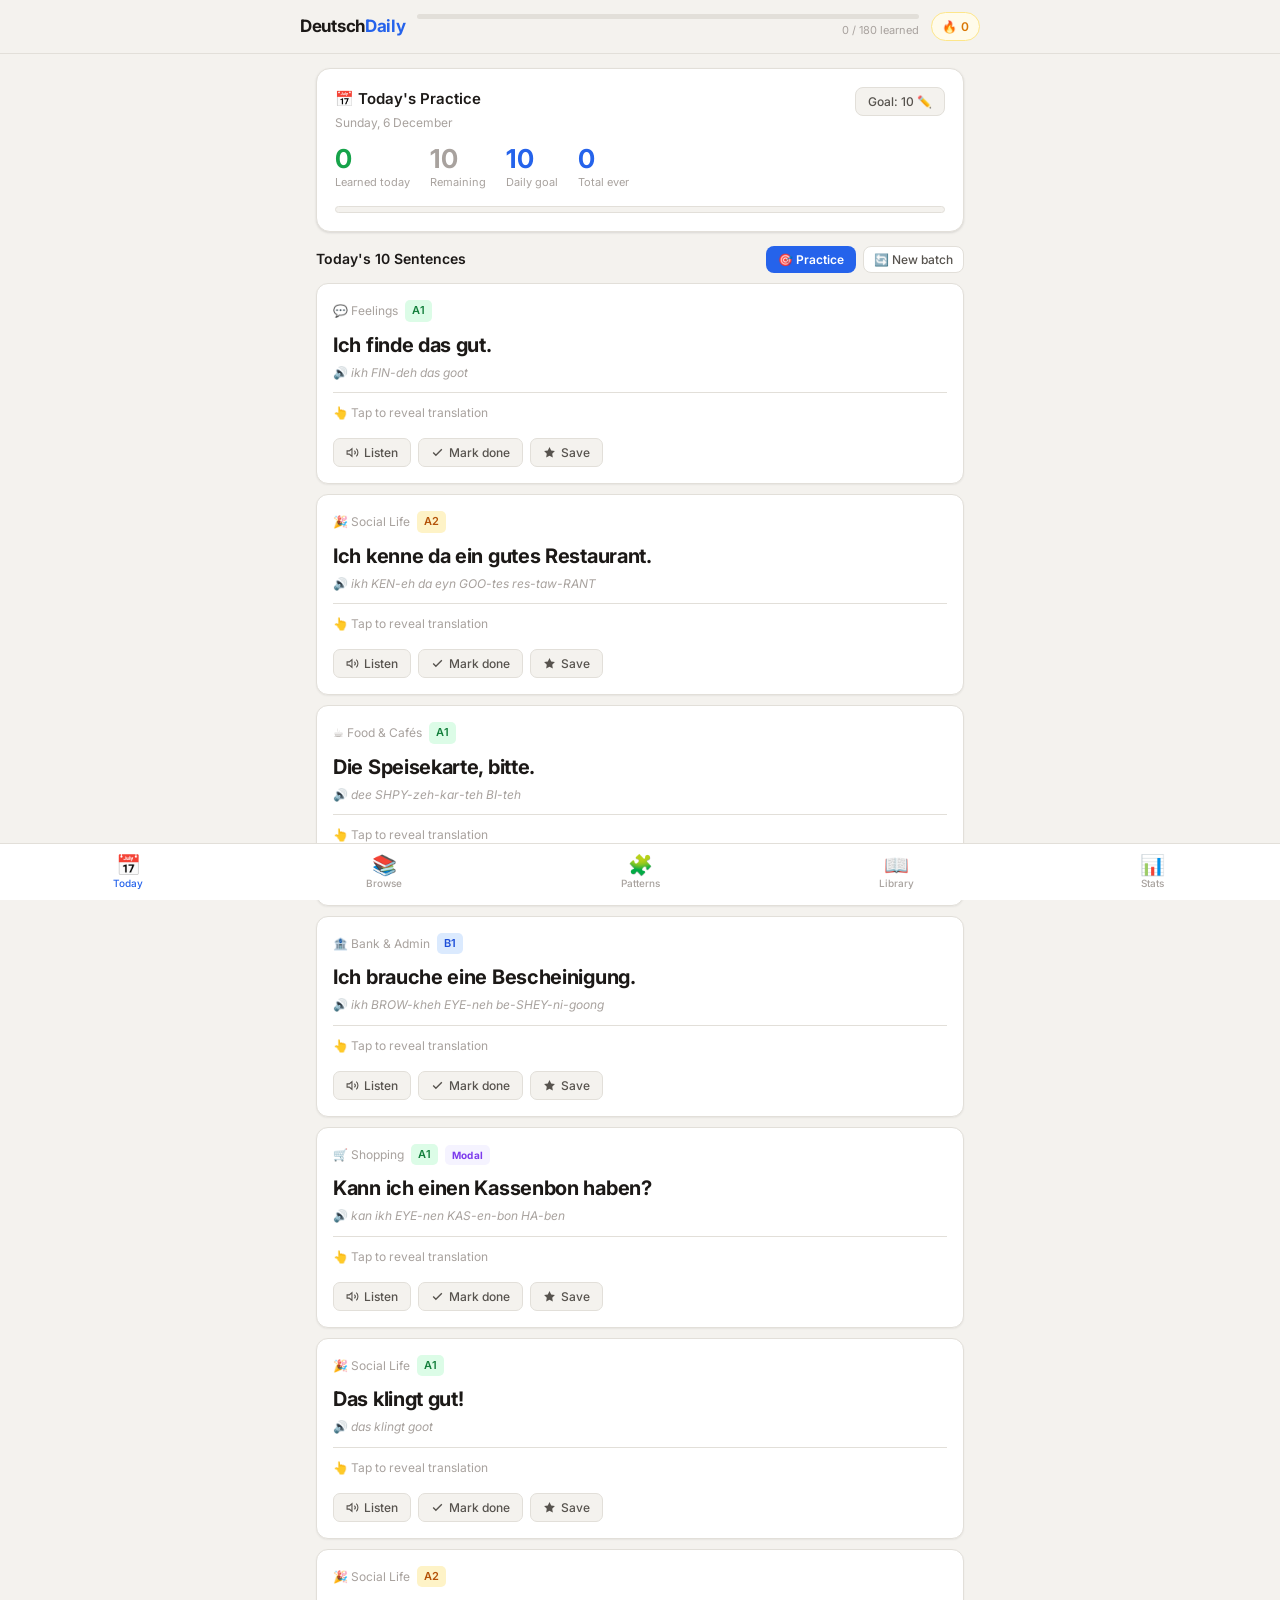
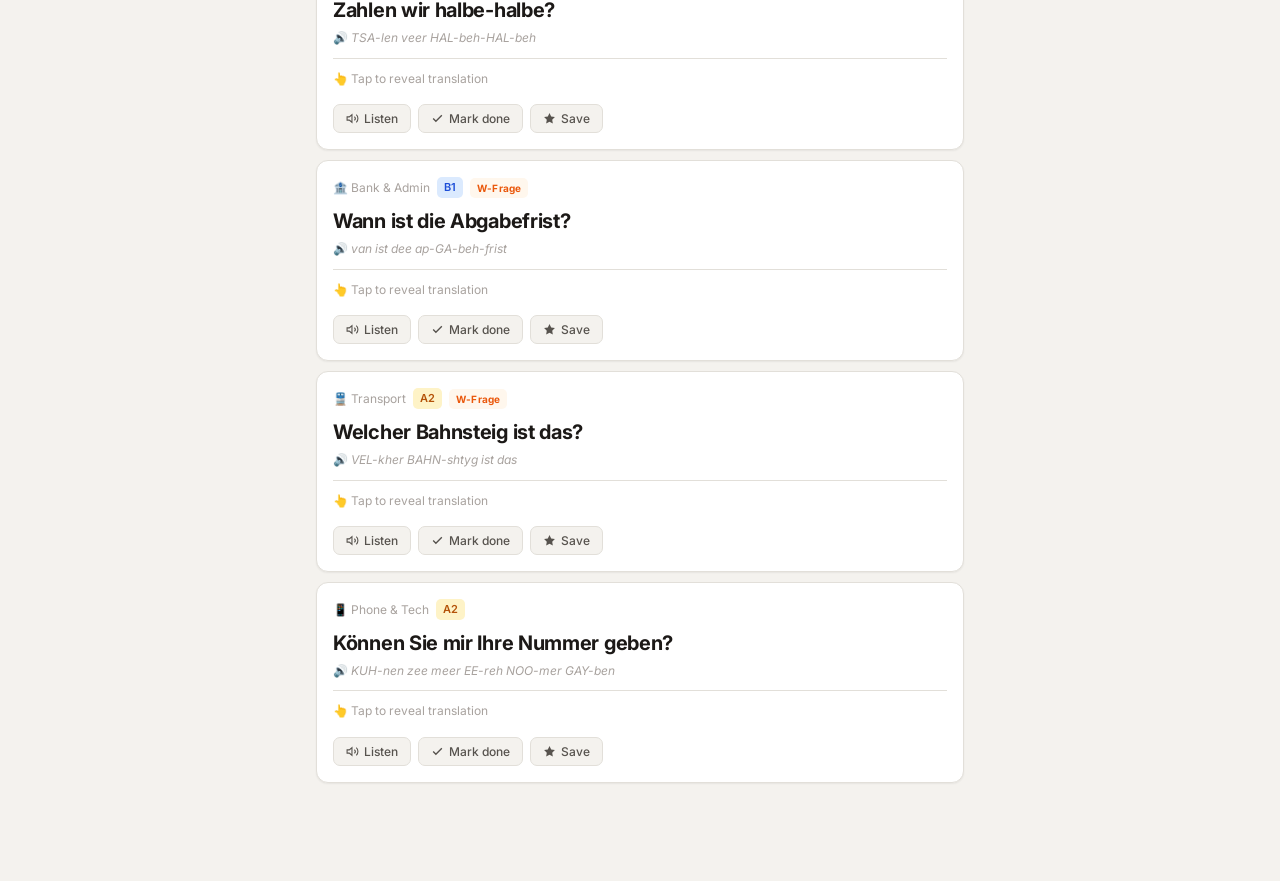
==== commit 534ce3cb: "Add files via upload" ====
--- a/index.html
+++ b/index.html
@@ -4,7 +4,7 @@
 <meta charset="UTF-8">
 <meta name="viewport" content="width=device-width, initial-scale=1.0">
 <meta name="color-scheme" content="light">
-<title>Deutsch Daily v5</title>
+<title>DeutschDaily</title>
 <link href="https://fonts.googleapis.com/css2?family=Inter:wght@400;500;600;700&display=swap" rel="stylesheet">
 <style>
 *, *::before, *::after { margin: 0; padding: 0; box-sizing: border-box; }
@@ -48,8 +48,8 @@
 .app { max-width: 680px; margin: 0 auto; padding: 0 16px 88px; background: #F4F2EE; }
 
 /* ─── Header ─── */
-.hdr { position: sticky; top: 0; z-index: 100; background: #F4F2EE; border-bottom: 1px solid var(--border); padding: 12px 16px; margin: 0 -16px; }
-.hdr-in { max-width: 680px; margin: 0 auto; display: flex; align-items: center; gap: 12px; }
+.hdr { position: sticky; top: 0; z-index: 100; background: #F4F2EE; border-bottom: 1px solid var(--border); padding: 12px 16px; }
+.hdr-in { max-width: 680px; margin: 0 auto; display: flex; align-items: center; gap: 12px; width: 100%; }
 .logo { font-weight: 700; font-size: 17px; cursor: pointer; color: var(--text); flex-shrink: 0; letter-spacing: -0.3px; }
 .logo em { color: var(--accent); font-style: normal; }
 .hdr-mid { flex: 1; min-width: 0; }
@@ -577,31 +577,147 @@
 // ══════════════════════════════════════════════
 const SKEY = 'dd_v4';
 const SKEY_OLD = 'dd_clean_v1';
+const SYNC_KEY_LSKEY = 'dd_sync_key';
+const JSONBIN_API = 'https://api.jsonbin.io/v3';
+const JSONBIN_MASTER_KEY = '$2a$10$eujMjbLMJaFNJhRZ3XMqAupZi3MvJuNDV4XPd7KF8l.SJ9k.e5OXi';
 let DB = { learned:new Set(), favorites:new Set(), understood:new Set(), streak:0, lastStudy:null, dailyGoal:10, dailyQueue:[], dailyQueueDate:null, dailyLearned:new Set(), history:{}, srs:{} };
-
-function load() {
+let SYNC = { binId: null, syncing: false, lastSync: null, status: 'idle' }; // idle | syncing | ok | error
+
+function dbToObj() {
+  return {
+    learned:[...DB.learned], favorites:[...DB.favorites], understood:[...DB.understood],
+    streak:DB.streak, lastStudy:DB.lastStudy, dailyGoal:DB.dailyGoal,
+    dailyQueue:DB.dailyQueue, dailyQueueDate:DB.dailyQueueDate,
+    dailyLearned:[...DB.dailyLearned], history:DB.history, srs:DB.srs
+  };
+}
+function objToDB(p) {
+  DB.learned = new Set(p.learned||[]); DB.favorites = new Set(p.favorites||[]); DB.understood = new Set(p.understood||[]);
+  DB.streak = p.streak||0; DB.lastStudy = p.lastStudy||null; DB.dailyGoal = p.dailyGoal||10;
+  DB.dailyQueue = p.dailyQueue||[]; DB.dailyQueueDate = p.dailyQueueDate||null;
+  DB.dailyLearned = new Set(p.dailyLearned||[]); DB.history = p.history||{};
+  DB.srs = p.srs||{};
+}
+
+// ── JSONBin helpers ──────────────────────────────────────────────
+function getSyncKey() { return localStorage.getItem(SYNC_KEY_LSKEY) || null; }
+function setSyncKey(k) { localStorage.setItem(SYNC_KEY_LSKEY, k); }
+
+async function cloudFindOrCreate() {
+  // Search for an existing 'deutsch-daily' bin under this master key
+  try {
+    const res = await fetch(`${JSONBIN_API}/b`, {
+      headers: { 'X-Master-Key': JSONBIN_MASTER_KEY }
+    });
+    if (res.ok) {
+      const d = await res.json();
+      const bins = d.result || [];
+      const existing = bins.find(b => b.snippetMeta?.name === 'deutsch-daily');
+      if (existing) return existing.record._id || existing._id;
+    }
+  } catch(e) {}
+  // None found — create one
+  return await cloudCreate();
+}
+
+async function cloudCreate() {
+  const res = await fetch(`${JSONBIN_API}/b`, {
+    method:'POST',
+    headers:{ 'Content-Type':'application/json', 'X-Master-Key': JSONBIN_MASTER_KEY, 'X-Bin-Name':'deutsch-daily', 'X-Bin-Private':'true' },
+    body: JSON.stringify(dbToObj())
+  });
+  if (!res.ok) throw new Error('create failed');
+  const d = await res.json();
+  return d.metadata.id;
+}
+
+async function cloudPush(binId) {
+  const res = await fetch(`${JSONBIN_API}/b/${binId}`, {
+    method:'PUT',
+    headers:{ 'Content-Type':'application/json', 'X-Master-Key': JSONBIN_MASTER_KEY },
+    body: JSON.stringify(dbToObj())
+  });
+  if (!res.ok) throw new Error('push failed');
+}
+
+async function cloudPull(binId) {
+  const res = await fetch(`${JSONBIN_API}/b/${binId}/latest`, {
+    headers:{ 'X-Master-Key': JSONBIN_MASTER_KEY }
+  });
+  if (!res.ok) throw new Error('pull failed');
+  const d = await res.json();
+  return d.record;
+}
+
+function setSyncStatus(s, msg) {
+  SYNC.status = s;
+  const el = document.getElementById('sync-status');
+  if (!el) return; // element only exists on Stats page
+  const map = { idle:'☁️ Not synced', syncing:'🔄 Syncing…', ok:'✅ Synced', error:'❌ ' + (msg||'Offline') };
+  el.textContent = map[s] || s;
+  el.style.color = s==='ok' ? 'var(--green)' : s==='error' ? 'var(--red)' : s==='syncing' ? 'var(--blue)' : 'var(--text-3)';
+}
+
+// Debounced cloud push — waits 2s after last save before pushing
+let _syncTimer = null;
+function schedulePush() {
+  const binId = getSyncKey();
+  if (!binId) return;
+  clearTimeout(_syncTimer);
+  _syncTimer = setTimeout(async () => {
+    setSyncStatus('syncing');
+    try { await cloudPush(binId); SYNC.lastSync = Date.now(); setSyncStatus('ok'); }
+    catch(e) { setSyncStatus('error'); }
+  }, 2000);
+}
+
+async function load() {
+  // 1. Load local data first for instant boot
   try {
     let raw = localStorage.getItem(SKEY);
-    if (!raw) raw = localStorage.getItem(SKEY_OLD); // migrate from v3
-    if (raw) {
-      const p = JSON.parse(raw);
-      DB.learned = new Set(p.learned||[]); DB.favorites = new Set(p.favorites||[]); DB.understood = new Set(p.understood||[]);
-      DB.streak = p.streak||0; DB.lastStudy = p.lastStudy||null; DB.dailyGoal = p.dailyGoal||10;
-      DB.dailyQueue = p.dailyQueue||[]; DB.dailyQueueDate = p.dailyQueueDate||null;
-      DB.dailyLearned = new Set(p.dailyLearned||[]); DB.history = p.history||{};
-      DB.srs = p.srs||{};
+    if (!raw) raw = localStorage.getItem(SKEY_OLD);
+    if (raw) objToDB(JSON.parse(raw));
+  } catch(e) {}
+
+  let binId = getSyncKey();
+
+  // 2. No sync key yet? Auto-find or create one silently in background
+  if (!binId) {
+    try {
+      binId = await cloudFindOrCreate();
+      setSyncKey(binId);
+      SYNC.lastSync = Date.now();
+      setSyncStatus('ok');
+    } catch(e) {
+      // No internet or service unavailable — continue offline, will retry on next save
+      setSyncStatus('error', 'Offline');
     }
-  } catch(e) {}
-}
+    return;
+  }
+
+  // 3. Sync key exists — pull latest from cloud and merge
+  try {
+    setSyncStatus('syncing');
+    const remote = await cloudPull(binId);
+    const localCount = DB.learned.size;
+    const remoteCount = (remote.learned||[]).length;
+    if (remoteCount >= localCount) objToDB(remote);
+    save(); // persist merged result locally
+    SYNC.lastSync = Date.now();
+    setSyncStatus('ok');
+  } catch(e) { setSyncStatus('error'); }
+}
+
 function save() {
-  try {
-    localStorage.setItem(SKEY, JSON.stringify({
-      learned:[...DB.learned], favorites:[...DB.favorites], understood:[...DB.understood],
-      streak:DB.streak, lastStudy:DB.lastStudy, dailyGoal:DB.dailyGoal,
-      dailyQueue:DB.dailyQueue, dailyQueueDate:DB.dailyQueueDate,
-      dailyLearned:[...DB.dailyLearned], history:DB.history, srs:DB.srs
-    }));
-  } catch(e) {}
+  const json = JSON.stringify(dbToObj());
+  try { localStorage.setItem(SKEY, json); } catch(e) {}
+  try { if (window.storage) window.storage.set(SKEY, json); } catch(e) {}
+  // If no bin yet (was offline on boot), try creating one now
+  if (!getSyncKey()) {
+    cloudFindOrCreate().then(id => { setSyncKey(id); setSyncStatus('ok'); updateSyncUI(); }).catch(()=>{});
+    return;
+  }
+  schedulePush();
 }
 function today() { return new Date().toDateString(); }
 function todayKey() { const d=new Date(); return `${d.getFullYear()}-${d.getMonth()+1}-${d.getDate()}`; }
@@ -703,7 +819,7 @@
   else if (V.view==='browse') root.innerHTML = renderBrowse();
   else if (V.view==='patterns') root.innerHTML = renderPatterns();
   else if (V.view==='saved') root.innerHTML = renderSaved();
-  else if (V.view==='stats') root.innerHTML = renderStats();
+  else if (V.view==='stats') { root.innerHTML = renderStats(); setTimeout(updateSyncUI, 0); }
   root.querySelectorAll('.sc,.pc').forEach((el,i) => el.style.animationDelay = i*25+'ms');
 }
 
@@ -842,6 +958,7 @@
     </div>
     <div class="sentence-de" onclick="toggleReveal('${s.id}')">${s.de}</div>
     <div class="sentence-ph"><span class="ph-lbl">🔊</span>${s.ph}</div>
+    <div class="reveal-hint" id="hn-${s.id}">👆 Tap to reveal translation</div>
     <div class="sentence-en hid" id="en-${s.id}" onclick="toggleReveal('${s.id}')">${s.en}</div>
     
     <div class="sentence-use" id="us-${s.id}" style="display:none">💬 ${s.use}</div>
@@ -995,8 +1112,15 @@
     ${byLevel.map(l=>`<div class="prog-row"><div class="prog-lbl" style="color:${lvColors[l.lv]}">${l.lv}</div><div class="prog-bar"><div class="prog-fill" style="width:${l.pct}%;background:${lvColors[l.lv]}"></div></div><div class="prog-pct" style="color:${lvColors[l.lv]}">${l.pct}%</div><div class="prog-cnt">${l.done}/${l.tot}</div></div>`).join('')}
     <div class="sec-lbl">By Topic</div>
     ${byTopic.map(t=>`<div class="prog-row clk" onclick="nav('browse','${t.id}')"><div style="font-size:15px;min-width:22px">${t.emoji}</div><div class="prog-bar"><div class="prog-fill" style="width:${t.pct}%;background:${t.color}"></div></div><div class="prog-pct" style="color:${t.color}">${t.pct}%</div><div class="prog-cnt">${t.done}/${t.tot}</div></div>`).join('')}
+    <div style="display:flex;align-items:center;justify-content:space-between;padding:10px 14px;background:var(--white);border:1px solid var(--border);border-radius:10px;margin-bottom:10px">
+      <div style="font-size:13px;color:var(--text-2)">☁️ Auto Cloud Sync</div>
+      <div id="sync-status" style="font-size:12px;color:var(--text-3)">Connecting…</div>
+    </div>
     <div class="sec-lbl">Data</div>
-    <button onclick="exportData()" style="width:100%;background:var(--white);border:1px solid var(--border);border-radius:10px;padding:12px;font-size:13px;font-weight:500;cursor:pointer;color:var(--text-2);font-family:'Inter',sans-serif;margin-bottom:20px;transition:all 0.15s" onmouseover="this.style.borderColor='var(--border-strong)'" onmouseout="this.style.borderColor='var(--border)'">📥 Export Progress Data</button>
+    <div style="display:flex;gap:8px;margin-bottom:20px">
+      <button onclick="exportData()" style="flex:1;background:var(--white);border:1px solid var(--border);border-radius:10px;padding:12px;font-size:13px;font-weight:500;cursor:pointer;color:var(--text-2);font-family:'Inter',sans-serif;transition:all 0.15s" onmouseover="this.style.borderColor='var(--border-strong)'" onmouseout="this.style.borderColor='var(--border)'">📤 Export</button>
+      <button onclick="importData()" style="flex:1;background:var(--white);border:1px solid var(--border);border-radius:10px;padding:12px;font-size:13px;font-weight:500;cursor:pointer;color:var(--text-2);font-family:'Inter',sans-serif;transition:all 0.15s" onmouseover="this.style.borderColor='var(--border-strong)'" onmouseout="this.style.borderColor='var(--border)'">📥 Import</button>
+    </div>
   </div>`;
 }
 
@@ -1007,10 +1131,10 @@
   const en=document.getElementById('en-'+id), hn=document.getElementById('hn-'+id), us=document.getElementById('us-'+id);
   if (!en) return;
   if (en.classList.contains('hid')) {
-    en.classList.remove('hid'); hn.style.display='none'; if(us) us.style.display='block';
+    en.classList.remove('hid'); if(hn) hn.style.display='none'; if(us) us.style.display='block';
     updateStreak();
   } else {
-    en.classList.add('hid'); hn.style.display='block'; if(us) us.style.display='none';
+    en.classList.add('hid'); if(hn) hn.style.display='block'; if(us) us.style.display='none';
   }
 }
 
@@ -1303,24 +1427,113 @@
 });
 
 function exportData() {
-  const data = {
-    exportedAt: new Date().toISOString(),
-    learned: [...DB.learned],
-    favorites: [...DB.favorites],
-    understood: [...DB.understood],
-    streak: DB.streak,
-    dailyGoal: DB.dailyGoal,
-    history: DB.history,
-    srs: DB.srs,
+  const data = { exportedAt: new Date().toISOString(), ...dbToObj() };
+  const json = JSON.stringify(data, null, 2);
+
+  const existing = document.getElementById('dd-modal');
+  if (existing) existing.remove();
+  const modal = document.createElement('div');
+  modal.id = 'dd-modal';
+  modal.style.cssText = 'position:fixed;inset:0;background:rgba(0,0,0,0.5);z-index:300;display:flex;align-items:center;justify-content:center;padding:16px';
+  modal.innerHTML = `
+    <div style="background:#fff;border-radius:16px;padding:22px;width:100%;max-width:500px;max-height:85vh;display:flex;flex-direction:column;gap:12px;box-shadow:0 8px 32px rgba(0,0,0,0.2)">
+      <div style="display:flex;align-items:center;justify-content:space-between">
+        <div style="font-size:16px;font-weight:700">📤 Export Progress</div>
+        <button onclick="document.getElementById('dd-modal').remove()" style="background:none;border:none;font-size:20px;cursor:pointer;color:#A8A29E;line-height:1">×</button>
+      </div>
+      <div style="font-size:13px;color:#57534E">Download as a file <strong>or</strong> copy the JSON text to paste anywhere.</div>
+      <textarea id="export-ta" readonly style="flex:1;min-height:160px;font-family:monospace;font-size:11px;border:1px solid #E2DFD9;border-radius:8px;padding:10px;resize:none;color:#1C1917;background:#F4F2EE;outline:none">${json}</textarea>
+      <div style="display:flex;gap:8px">
+        <button onclick="
+          const json = document.getElementById('export-ta').value;
+          const blob = new Blob([json],{type:'application/json'});
+          const a = document.createElement('a');
+          a.href = URL.createObjectURL(blob);
+          a.download = 'deutschdaily-backup-${new Date().toISOString().slice(0,10)}.json';
+          a.click(); URL.revokeObjectURL(a.href);
+        " style="flex:1;background:#2563EB;color:white;border:none;border-radius:8px;padding:10px;font-size:13px;font-weight:600;cursor:pointer;font-family:Inter,sans-serif">💾 Download File</button>
+        <button id="copy-export-btn" onclick="
+          const btn = document.getElementById('copy-export-btn');
+          navigator.clipboard.writeText(document.getElementById('export-ta').value)
+            .then(()=>{ if(btn) btn.textContent='✅ Copied!'; setTimeout(()=>{ const b=document.getElementById('copy-export-btn'); if(b) b.textContent='📋 Copy Text'; },2000); })
+            .catch(()=>{ document.getElementById('export-ta').select(); document.execCommand('copy'); if(btn) btn.textContent='✅ Copied!'; setTimeout(()=>{ const b=document.getElementById('copy-export-btn'); if(b) b.textContent='📋 Copy Text'; },2000); });
+        " style="flex:1;background:#F4F2EE;border:1px solid #E2DFD9;border-radius:8px;padding:10px;font-size:13px;font-weight:500;cursor:pointer;font-family:Inter,sans-serif">📋 Copy Text</button>
+      </div>
+    </div>`;
+  document.body.appendChild(modal);
+  modal.addEventListener('click', e => { if (e.target === modal) modal.remove(); });
+}
+
+function importData() {
+  const existing = document.getElementById('dd-modal');
+  if (existing) existing.remove();
+  const modal = document.createElement('div');
+  modal.id = 'dd-modal';
+  modal.style.cssText = 'position:fixed;inset:0;background:rgba(0,0,0,0.5);z-index:300;display:flex;align-items:center;justify-content:center;padding:16px';
+  modal.innerHTML = `
+    <div style="background:#fff;border-radius:16px;padding:22px;width:100%;max-width:500px;max-height:85vh;display:flex;flex-direction:column;gap:12px;box-shadow:0 8px 32px rgba(0,0,0,0.2)">
+      <div style="display:flex;align-items:center;justify-content:space-between">
+        <div style="font-size:16px;font-weight:700">📥 Import Progress</div>
+        <button onclick="document.getElementById('dd-modal').remove()" style="background:none;border:none;font-size:20px;cursor:pointer;color:#A8A29E;line-height:1">×</button>
+      </div>
+      <div style="font-size:13px;color:#57534E">Pick a backup file <strong>or</strong> paste JSON text directly below. Your current progress will be <strong>merged</strong> (not overwritten).</div>
+      <textarea id="import-ta" placeholder="Paste your backup JSON here..." style="flex:1;min-height:160px;font-family:monospace;font-size:11px;border:1px solid #E2DFD9;border-radius:8px;padding:10px;resize:none;color:#1C1917;background:#F4F2EE;outline:none"></textarea>
+      <div id="import-err" style="font-size:12px;color:#DC2626;display:none"></div>
+      <div style="display:flex;gap:8px">
+        <button onclick="document.getElementById('dd-file-input').click()" style="flex:1;background:#F4F2EE;border:1px solid #E2DFD9;border-radius:8px;padding:10px;font-size:13px;font-weight:500;cursor:pointer;font-family:Inter,sans-serif">📂 Choose File</button>
+        <button onclick="applyImport(document.getElementById('import-ta').value)" style="flex:1;background:#2563EB;color:white;border:none;border-radius:8px;padding:10px;font-size:13px;font-weight:600;cursor:pointer;font-family:Inter,sans-serif">✅ Import</button>
+      </div>
+      <input id="dd-file-input" type="file" accept=".json,application/json" style="display:none" onchange="
+        const file = this.files[0]; if(!file) return;
+        const r = new FileReader();
+        r.onload = ev => { document.getElementById('import-ta').value = ev.target.result; };
+        r.readAsText(file);
+      ">
+    </div>`;
+  document.body.appendChild(modal);
+  modal.addEventListener('click', e => { if (e.target === modal) modal.remove(); });
+}
+
+function applyImport(text) {
+  const errEl = document.getElementById('import-err');
+  const show = msg => { if(errEl){ errEl.textContent = msg; errEl.style.display = 'block'; } };
+  if (!text.trim()) { show('❌ Nothing to import — paste or load a file first.'); return; }
+  let parsed;
+  try { parsed = JSON.parse(text); } catch(e) { show('❌ Invalid JSON. Make sure you copied the full text without changes.'); return; }
+  if (!Array.isArray(parsed.learned) && !parsed.streak && !parsed.srs) { show('❌ This doesn\'t look like a DeutschDaily backup file.'); return; }
+  const merged = {
+    learned:        [...new Set([...DB.learned,    ...(parsed.learned||[])])],
+    favorites:      [...new Set([...DB.favorites,  ...(parsed.favorites||[])])],
+    understood:     [...new Set([...DB.understood, ...(parsed.understood||[])])],
+    streak:         Math.max(DB.streak, parsed.streak||0),
+    lastStudy:      DB.lastStudy || parsed.lastStudy || null,
+    dailyGoal:      DB.dailyGoal,
+    dailyQueue:     DB.dailyQueue,
+    dailyQueueDate: DB.dailyQueueDate,
+    dailyLearned:   [...new Set([...DB.dailyLearned, ...(parsed.dailyLearned||[])])],
+    history:        Object.assign({}, parsed.history||{}, DB.history),
+    srs:            Object.assign({}, parsed.srs||{}, DB.srs),
   };
-  const blob = new Blob([JSON.stringify(data, null, 2)], {type:'application/json'});
-  const a = document.createElement('a');
-  a.href = URL.createObjectURL(blob);
-  a.download = `deutsch-daily-backup-${todayISO()}.json`;
-  a.click();
-}
-
-load(); render();
+  objToDB(merged);
+  save();
+  render();
+  document.getElementById('dd-modal').remove();
+  // Show success toast
+  const toast = document.createElement('div');
+  toast.style.cssText = 'position:fixed;bottom:100px;left:50%;transform:translateX(-50%);background:#16A34A;color:white;padding:10px 20px;border-radius:99px;font-size:13px;font-weight:600;z-index:400;box-shadow:0 4px 12px rgba(0,0,0,0.15)';
+  toast.textContent = `✅ Imported! ${merged.learned.length} learned · ${merged.favorites.length} saved`;
+  document.body.appendChild(toast);
+  setTimeout(() => toast.remove(), 3000);
+}
+
+
+
+
+function updateSyncUI() {
+  // no-op — sync is fully automatic, status shown via setSyncStatus
+}
+
+load().then(() => { render(); });
 </script>
 </body>
 </html>
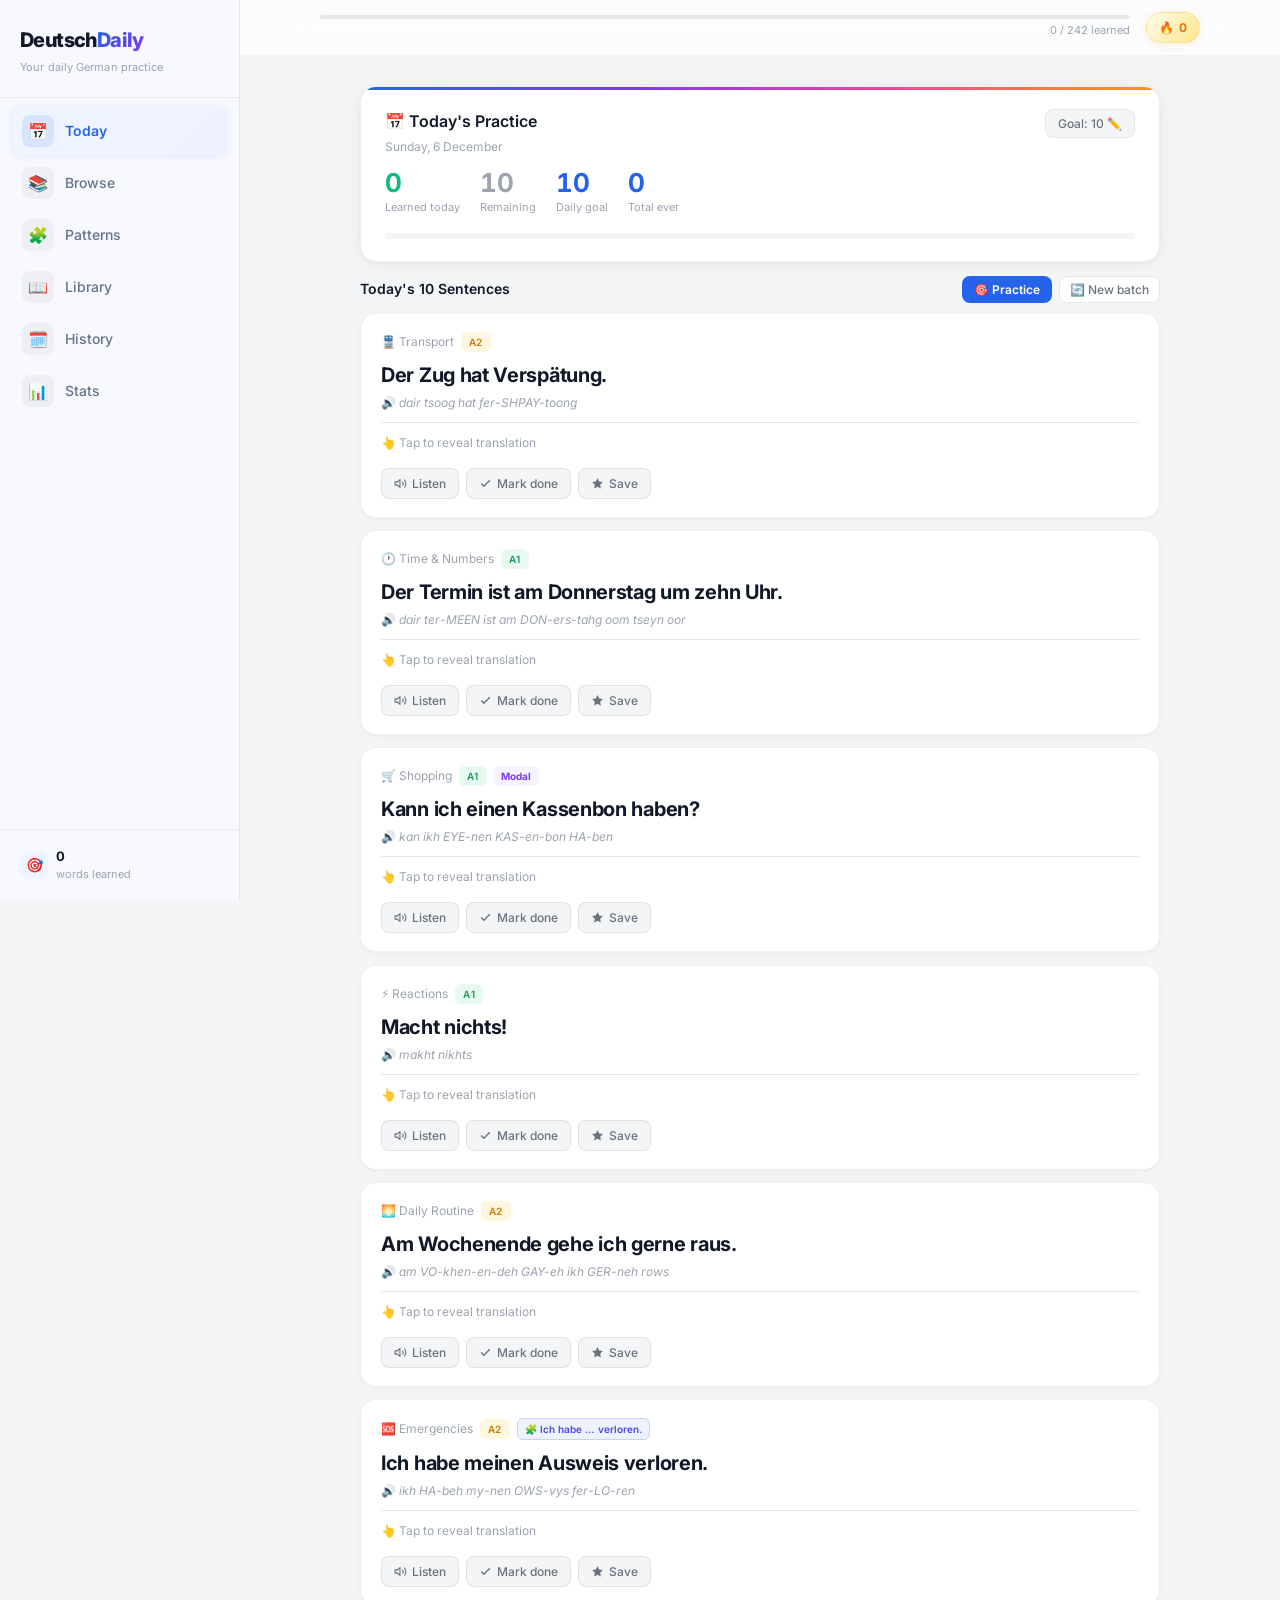
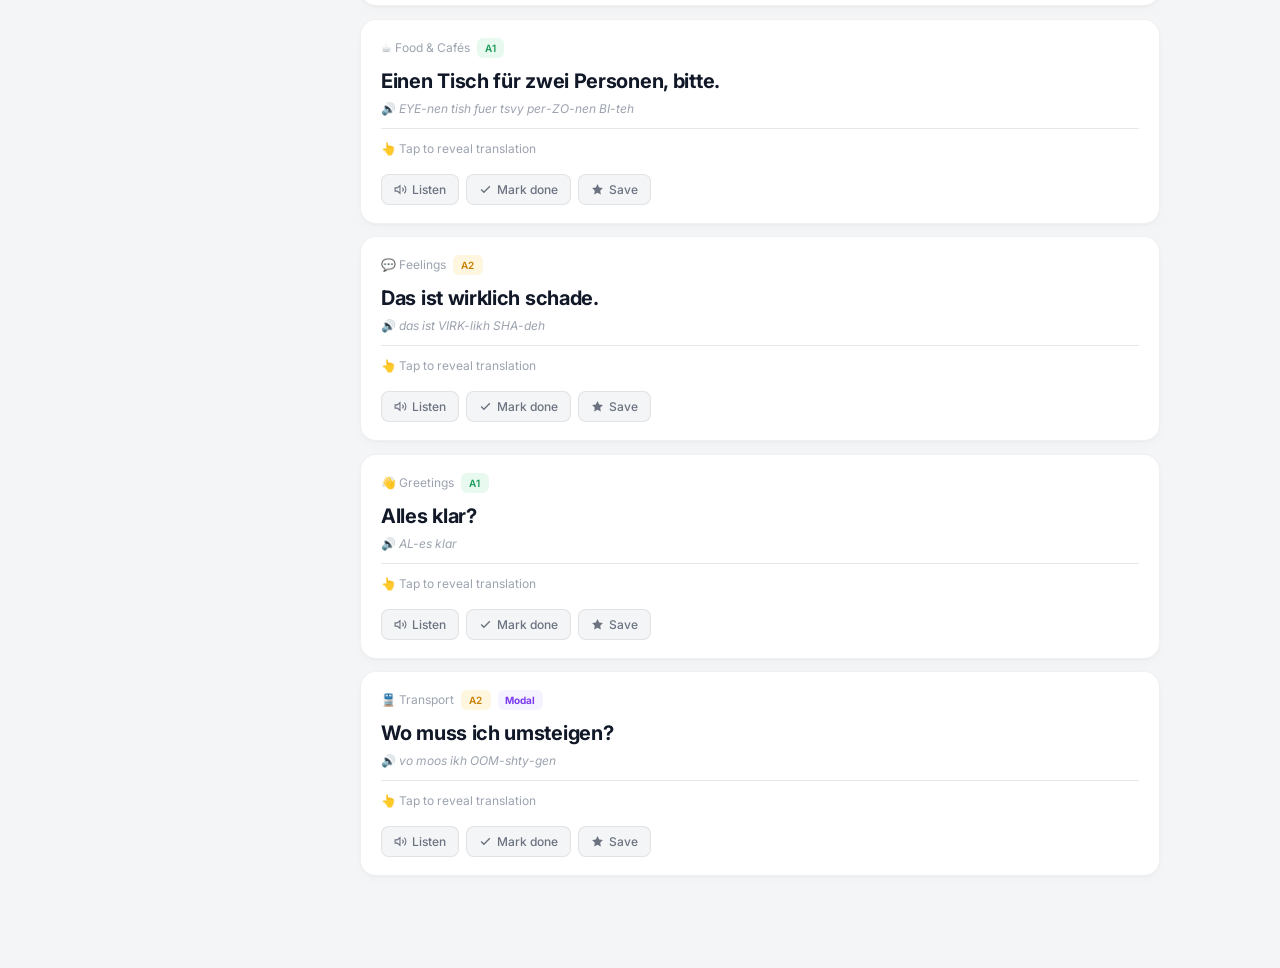
==== commit e9a4a9d4: "Updated new design and features Updated new design and features" ====
--- a/index.html
+++ b/index.html
@@ -1,959 +1,3391 @@
 <!DOCTYPE html>
 <html lang="en">
+
 <head>
-<meta charset="UTF-8">
-<meta name="viewport" content="width=device-width, initial-scale=1.0">
-<meta name="color-scheme" content="light">
-<title>DeutschDaily</title>
-<link href="https://fonts.googleapis.com/css2?family=Inter:wght@400;500;600;700&display=swap" rel="stylesheet">
-<style>
-*, *::before, *::after { margin: 0; padding: 0; box-sizing: border-box; }
-:root {
-  color-scheme: light;
-  --bg: #F4F2EE;
-  --white: #FFFFFF;
-  --border: #E2DFD9;
-  --border-strong: #C8C4BC;
-  --text: #1C1917;
-  --text-2: #57534E;
-  --text-3: #A8A29E;
-  --green: #16A34A;
-  --green-bg: #F0FDF4;
-  --green-border: #BBF7D0;
-  --blue: #2563EB;
-  --blue-bg: #EFF6FF;
-  --blue-border: #BFDBFE;
-  --pink: #DB2777;
-  --pink-bg: #FDF2F8;
-  --pink-border: #FBCFE8;
-  --amber: #D97706;
-  --amber-bg: #FFFBEB;
-  --amber-border: #FDE68A;
-  --purple: #7C3AED;
-  --purple-bg: #F5F3FF;
-  --purple-border: #DDD6FE;
-  --orange: #EA580C;
-  --orange-bg: #FFF7ED;
-  --orange-border: #FED7AA;
-  --red: #DC2626;
-  --red-bg: #FEF2F2;
-  --red-border: #FECACA;
-  --accent: #2563EB;
-  --shadow: 0 1px 3px rgba(0,0,0,0.08), 0 1px 2px rgba(0,0,0,0.04);
-  --shadow-sm: 0 1px 2px rgba(0,0,0,0.06);
-}
-html { scroll-behavior: smooth; color-scheme: light !important; background: #F4F2EE !important; }
-body { background: #F4F2EE !important; color: #1C1917 !important; font-family: 'Inter', system-ui, sans-serif; font-size: 15px; line-height: 1.6; min-height: 100vh; }
-input, button, select, textarea { color-scheme: light; }
-.app { max-width: 680px; margin: 0 auto; padding: 0 16px 88px; background: #F4F2EE; }
-
-/* ─── Header ─── */
-.hdr { position: sticky; top: 0; z-index: 100; background: #F4F2EE; border-bottom: 1px solid var(--border); padding: 12px 16px; }
-.hdr-in { max-width: 680px; margin: 0 auto; display: flex; align-items: center; gap: 12px; width: 100%; }
-.logo { font-weight: 700; font-size: 17px; cursor: pointer; color: var(--text); flex-shrink: 0; letter-spacing: -0.3px; }
-.logo em { color: var(--accent); font-style: normal; }
-.hdr-mid { flex: 1; min-width: 0; }
-.pbar-bg { height: 5px; background: var(--border); border-radius: 99px; overflow: hidden; margin-bottom: 3px; }
-.pbar-fill { height: 100%; background: var(--accent); border-radius: 99px; transition: width 0.5s; }
-.pbar-lbl { font-size: 11px; color: var(--text-3); text-align: right; }
-.streak-pill { display: flex; align-items: center; gap: 4px; background: var(--amber-bg); border: 1px solid var(--amber-border); padding: 4px 10px; border-radius: 99px; font-size: 12px; font-weight: 600; color: var(--amber); cursor: pointer; flex-shrink: 0; }
-
-/* ─── Nav ─── */
-.nav { position: fixed; bottom: 0; left: 0; right: 0; z-index: 100; background: #FFFFFF; border-top: 1px solid var(--border); display: flex; padding: 6px 0 max(6px, env(safe-area-inset-bottom)); }
-.nb { flex: 1; display: flex; flex-direction: column; align-items: center; gap: 2px; background: none; border: none; cursor: pointer; color: var(--text-3); font-size: 10px; font-family: 'Inter', sans-serif; font-weight: 500; padding: 5px; transition: color 0.15s; }
-.nb.on { color: var(--accent); }
-.nb-icon { font-size: 20px; line-height: 1; }
-
-/* ─── Goal Card ─── */
-.goal-card { background: var(--white); border: 1px solid var(--border); border-radius: 14px; padding: 18px; margin: 14px 0; box-shadow: var(--shadow); }
-.goal-top { display: flex; align-items: flex-start; justify-content: space-between; margin-bottom: 14px; }
-.goal-title { font-size: 15px; font-weight: 600; }
-.goal-date { font-size: 12px; color: var(--text-3); margin-top: 2px; }
-.goal-btn { background: var(--bg); border: 1px solid var(--border); border-radius: 8px; padding: 6px 12px; font-size: 12px; font-weight: 500; cursor: pointer; color: var(--text-2); font-family: 'Inter', sans-serif; transition: all 0.15s; }
-.goal-btn:hover { border-color: var(--border-strong); }
-.goal-nums { display: flex; gap: 20px; margin-bottom: 14px; flex-wrap: wrap; }
-.gnum-v { font-size: 26px; font-weight: 700; line-height: 1; letter-spacing: -0.5px; }
-.gnum-l { font-size: 11px; color: var(--text-3); margin-top: 2px; }
-.goal-bar-bg { height: 7px; background: var(--bg); border-radius: 99px; overflow: hidden; border: 1px solid var(--border); }
-.goal-bar-fill { height: 100%; background: var(--accent); border-radius: 99px; transition: width 0.5s; }
-.goal-complete { text-align: center; padding: 8px; font-size: 14px; color: var(--green); font-weight: 600; }
-
-/* ─── Sentence Card ─── */
-.sc { background: var(--white); border: 1px solid var(--border); border-radius: 12px; padding: 16px; margin-bottom: 10px; box-shadow: var(--shadow-sm); opacity: 0; animation: rise 0.25s ease forwards; overflow: hidden; position: relative; }
-.sc.lrn { border-color: var(--green-border); }
-.sc.fav { border-color: var(--amber-border); }
-@keyframes rise { from { opacity: 0; transform: translateY(6px); } to { opacity: 1; transform: translateY(0); } }
-
-.sc-top { display: flex; align-items: center; gap: 7px; margin-bottom: 10px; flex-wrap: wrap; }
-.lvl-tag { padding: 2px 7px; border-radius: 5px; font-size: 11px; font-weight: 600; }
-.lA1 { background: #DCFCE7; color: #15803D; }
-.lA2 { background: #FEF3C7; color: #B45309; }
-.lB1 { background: #DBEAFE; color: #1D4ED8; }
-.lrn-badge { font-size: 11px; color: var(--green); font-weight: 600; }
-.topic-label { font-size: 12px; color: var(--text-3); }
-
-.sentence-de { font-size: 20px; font-weight: 700; letter-spacing: -0.3px; color: var(--text); line-height: 1.3; margin-bottom: 5px; cursor: pointer; user-select: text; }
-.sentence-ph { font-size: 12px; color: var(--text-3); font-style: italic; padding-bottom: 10px; border-bottom: 1px solid var(--border); margin-bottom: 10px; }
-.ph-lbl { font-style: normal; margin-right: 3px; }
-.sentence-en { font-size: 15px; font-weight: 600; color: var(--accent); margin-bottom: 6px; transition: opacity 0.2s, filter 0.2s; cursor: pointer; user-select: none; }
-.sentence-en.hid { opacity: 0; filter: blur(4px); pointer-events: none; height: 0; overflow: hidden; margin: 0; }
-.reveal-hint { font-size: 12px; color: var(--text-3); margin-bottom: 4px; }
-.sentence-use { font-size: 13px; color: var(--text-2); background: var(--bg); padding: 8px 12px; border-radius: 8px; border-left: 3px solid var(--purple-border); display: none; line-height: 1.5; margin-top: 4px; }
-
-.card-actions { display: flex; gap: 7px; margin-top: 12px; flex-wrap: wrap; }
-.act-btn { display: inline-flex; align-items: center; gap: 5px; background: var(--bg); border: 1px solid var(--border); border-radius: 7px; padding: 6px 12px; font-size: 12px; font-weight: 500; cursor: pointer; color: var(--text-2); font-family: 'Inter', sans-serif; transition: all 0.15s; white-space: nowrap; }
-.act-btn:hover { border-color: var(--border-strong); color: var(--text); }
-.act-btn.is-learned { background: var(--green-bg); border-color: var(--green-border); color: var(--green); }
-.act-btn.is-fav { background: var(--amber-bg); border-color: var(--amber-border); color: var(--amber); }
-.act-btn.is-playing { background: var(--blue-bg); border-color: var(--blue-border); color: var(--blue); }
-.act-btn svg { width: 13px; height: 13px; flex-shrink: 0; }
-@keyframes pulse { 0%,100%{opacity:1} 50%{opacity:0.4} }
-.pulse { animation: pulse 1.2s ease infinite; }
-
-/* ─── Pattern Card ─── */
-.pc { background: var(--white); border: 1px solid var(--border); border-radius: 12px; padding: 16px; margin-bottom: 10px; box-shadow: var(--shadow-sm); opacity: 0; animation: rise 0.25s ease forwards; }
-.pc.und { border-color: var(--purple-border); background: linear-gradient(135deg, var(--white) 0%, rgba(124,58,237,0.02) 100%); }
-.pat-cat-tag { display: inline-block; padding: 2px 8px; border-radius: 5px; font-size: 11px; font-weight: 600; background: var(--purple-bg); color: var(--purple); border: 1px solid var(--purple-border); margin-bottom: 9px; }
-.pat-template { font-size: 17px; font-weight: 700; color: var(--text); margin-bottom: 4px; line-height: 1.4; }
-.pat-blank { color: var(--accent); font-style: italic; }
-.pat-meaning { font-size: 13px; color: var(--text-2); margin-bottom: 12px; padding-bottom: 12px; border-bottom: 1px solid var(--border); }
-.pat-examples { display: flex; flex-direction: column; gap: 7px; }
-.pat-ex { padding: 8px 12px; background: var(--bg); border-radius: 8px; border-left: 3px solid var(--blue-border); }
-.pat-de { font-size: 14px; font-weight: 600; color: var(--text); }
-.pat-en { font-size: 12px; color: var(--text-3); margin-top: 2px; }
-.pat-actions { display: flex; gap: 7px; margin-top: 12px; }
-
-/* ─── Topic cards ─── */
-.topic-grid { display: grid; grid-template-columns: repeat(2, 1fr); gap: 10px; margin-bottom: 20px; }
-.topic-card { background: var(--white); border: 1px solid var(--border); border-radius: 12px; padding: 14px; cursor: pointer; transition: all 0.15s; box-shadow: var(--shadow-sm); position: relative; overflow: hidden; }
-.topic-card:hover { border-color: var(--border-strong); box-shadow: var(--shadow); }
-.topic-card::before { content: ''; position: absolute; top: 0; left: 0; right: 0; height: 3px; background: var(--tc, var(--accent)); }
-.tc-emoji { font-size: 26px; margin-bottom: 7px; display: block; line-height: 1; }
-.tc-name { font-size: 14px; font-weight: 600; color: var(--text); }
-.tc-de { font-size: 11px; color: var(--text-3); margin-top: 1px; }
-.tc-prog { display: flex; align-items: center; gap: 6px; margin-top: 9px; }
-.tc-count { font-size: 11px; color: var(--text-3); white-space: nowrap; }
-.tc-bar-bg { flex: 1; height: 3px; background: var(--border); border-radius: 99px; overflow: hidden; }
-.tc-bar-fill { height: 100%; border-radius: 99px; transition: width 0.4s; }
-
-/* ─── Topic header ─── */
-.topic-hdr { background: var(--white); border: 1px solid var(--border); border-radius: 12px; padding: 14px 16px; margin-bottom: 16px; display: flex; align-items: center; gap: 14px; box-shadow: var(--shadow-sm); }
-.topic-hdr-em { font-size: 36px; flex-shrink: 0; line-height: 1; }
-.topic-hdr-name { font-size: 20px; font-weight: 700; letter-spacing: -0.3px; }
-.topic-hdr-de { font-size: 13px; color: var(--text-3); margin-top: 2px; }
-.topic-hdr-stats { display: flex; gap: 12px; margin-top: 8px; }
-.topic-stat { font-size: 12px; color: var(--text-3); }
-.topic-stat strong { color: var(--text); font-weight: 600; }
-
-/* ─── Filters ─── */
-.filter-row { display: flex; gap: 7px; margin-bottom: 14px; overflow-x: auto; scrollbar-width: none; padding-bottom: 2px; }
-.filter-row::-webkit-scrollbar { display: none; }
-.filter-chip { flex-shrink: 0; padding: 6px 13px; border-radius: 99px; background: var(--white); border: 1px solid var(--border); font-size: 12px; font-weight: 500; cursor: pointer; color: var(--text-2); font-family: 'Inter', sans-serif; transition: all 0.15s; white-space: nowrap; }
-.filter-chip.on { background: var(--blue-bg); border-color: var(--blue-border); color: var(--blue); }
-.filter-chip:hover:not(.on) { border-color: var(--border-strong); }
-
-/* ─── Search ─── */
-.search-wrap { position: relative; margin-bottom: 14px; }
-.search-icon { position: absolute; left: 12px; top: 50%; transform: translateY(-50%); color: var(--text-3); font-size: 15px; pointer-events: none; }
-.search-input { width: 100%; background: var(--white); border: 1px solid var(--border); border-radius: 10px; padding: 10px 12px 10px 36px; color: var(--text); font-size: 14px; font-family: 'Inter', sans-serif; outline: none; transition: border-color 0.15s; }
-.search-input:focus { border-color: var(--accent); box-shadow: 0 0 0 3px rgba(37,99,235,0.08); }
-.search-input::placeholder { color: var(--text-3); }
-
-/* ─── Stats ─── */
-.stats-grid { display: grid; grid-template-columns: repeat(2,1fr); gap: 10px; margin-bottom: 18px; }
-.stat-box { background: var(--white); border: 1px solid var(--border); border-radius: 12px; padding: 14px; box-shadow: var(--shadow-sm); }
-.stat-lbl { font-size: 11px; font-weight: 500; color: var(--text-3); text-transform: uppercase; letter-spacing: 0.4px; margin-bottom: 5px; }
-.stat-num { font-size: 28px; font-weight: 700; letter-spacing: -0.5px; line-height: 1; }
-.stat-sub { font-size: 11px; color: var(--text-3); margin-top: 3px; }
-.prog-row { display: flex; align-items: center; gap: 8px; padding: 10px 12px; background: var(--white); border: 1px solid var(--border); border-radius: 9px; margin-bottom: 7px; box-shadow: var(--shadow-sm); }
-.prog-row.clk { cursor: pointer; transition: all 0.15s; }
-.prog-row.clk:hover { border-color: var(--border-strong); }
-.prog-lbl { font-size: 12px; font-weight: 600; color: var(--text-2); min-width: 22px; }
-.prog-bar { flex: 1; height: 6px; background: var(--bg); border-radius: 99px; overflow: hidden; border: 1px solid var(--border); }
-.prog-fill { height: 100%; border-radius: 99px; transition: width 0.5s; }
-.prog-pct { font-size: 11px; color: var(--text-3); min-width: 30px; text-align: right; }
-.prog-cnt { font-size: 11px; color: var(--text-3); min-width: 44px; text-align: right; }
-.sec-lbl { font-size: 12px; font-weight: 600; color: var(--text-3); text-transform: uppercase; letter-spacing: 0.5px; padding: 16px 0 8px; border-top: 1px solid var(--border); margin-top: 4px; }
-.hist-row { display: flex; align-items: center; gap: 10px; padding: 9px 12px; background: var(--white); border: 1px solid var(--border); border-radius: 9px; margin-bottom: 6px; box-shadow: var(--shadow-sm); }
-.hist-day { font-size: 12px; color: var(--text-3); min-width: 78px; }
-.hist-bar-bg { flex: 1; height: 5px; background: var(--bg); border-radius: 99px; overflow: hidden; border: 1px solid var(--border); }
-.hist-bar-fill { height: 100%; background: var(--green); border-radius: 99px; }
-.hist-cnt { font-size: 12px; font-weight: 600; color: var(--green); min-width: 22px; text-align: right; }
-
-/* ─── Modal ─── */
-.modal-overlay { position: fixed; inset: 0; background: rgba(0,0,0,0.4); z-index: 200; display: flex; align-items: flex-end; justify-content: center; }
-.modal-box { background: var(--white); border-radius: 18px 18px 0 0; padding: 22px; width: 100%; max-width: 680px; box-shadow: 0 -4px 24px rgba(0,0,0,0.12); }
-.modal-title { font-size: 18px; font-weight: 700; margin-bottom: 5px; }
-.modal-sub { font-size: 13px; color: var(--text-3); margin-bottom: 20px; }
-.goal-opts-grid { display: grid; grid-template-columns: repeat(4,1fr); gap: 8px; margin-bottom: 14px; }
-.goal-opt { background: var(--bg); border: 1px solid var(--border); border-radius: 9px; padding: 11px 6px; text-align: center; cursor: pointer; font-size: 17px; font-weight: 700; color: var(--text-2); transition: all 0.15s; font-family: 'Inter', sans-serif; }
-.goal-opt:hover { border-color: var(--border-strong); }
-.goal-opt.sel { background: var(--blue-bg); border-color: var(--blue-border); color: var(--blue); }
-.modal-done { width: 100%; padding: 13px; background: var(--bg); border: 1px solid var(--border); border-radius: 10px; font-size: 14px; font-weight: 500; cursor: pointer; color: var(--text); font-family: 'Inter', sans-serif; transition: all 0.15s; }
-.modal-done:hover { border-color: var(--border-strong); }
-
-
-/* ─── Misc ─── */
-.page-title { font-size: 22px; font-weight: 700; letter-spacing: -0.4px; margin: 20px 0 3px; }
-.page-sub { font-size: 13px; color: var(--text-3); margin-bottom: 18px; }
-.back-btn { display: inline-flex; align-items: center; gap: 5px; background: none; border: none; cursor: pointer; color: var(--text-3); font-size: 13px; font-family: 'Inter', sans-serif; font-weight: 500; padding: 14px 0 6px; transition: color 0.15s; }
-.back-btn:hover { color: var(--text); }
-.empty-state { text-align: center; padding: 50px 20px; color: var(--text-3); background: #F4F2EE; }
-.empty-icon { font-size: 40px; margin-bottom: 10px; }
-.tip-card { background: var(--blue-bg); border: 1px solid var(--blue-border); border-radius: 12px; padding: 12px 14px; margin-bottom: 16px; }
-.tip-lbl { font-size: 11px; font-weight: 600; color: var(--blue); text-transform: uppercase; letter-spacing: 0.4px; margin-bottom: 3px; }
-.tip-text { font-size: 13px; color: #1D4ED8; }
-.reveal-hint-bar { font-size: 12px; color: var(--text-3); text-align: center; margin-bottom: 12px; font-style: italic; }
-
-::-webkit-scrollbar { width: 5px; }
-::-webkit-scrollbar-track { background: transparent; }
-::-webkit-scrollbar-thumb { background: var(--border); border-radius: 99px; }
-
-/* ─── SRS Review Section ─── */
-.review-section { background: var(--amber-bg); border: 1px solid var(--amber-border); border-radius: 14px; padding: 16px; margin-bottom: 14px; }
-.review-section-hdr { display: flex; align-items: center; justify-content: space-between; margin-bottom: 8px; }
-.review-section-title { font-size: 14px; font-weight: 700; color: var(--amber); display: flex; align-items: center; gap: 6px; }
-.review-count-badge { background: var(--amber); color: white; border-radius: 99px; padding: 2px 9px; font-size: 12px; font-weight: 700; }
-.review-section-sub { font-size: 12px; color: var(--amber); margin-bottom: 10px; opacity: 0.85; }
-.review-practice-btn { background: var(--amber); color: white; border: none; border-radius: 9px; padding: 9px 16px; font-size: 13px; font-weight: 600; cursor: pointer; font-family: 'Inter', sans-serif; transition: opacity 0.15s; white-space: nowrap; flex-shrink: 0; }
-.review-practice-btn:hover { opacity: 0.88; }
-
-/* ─── Grammar Tag ─── */
-.gram-tag { padding: 2px 7px; border-radius: 5px; font-size: 10px; font-weight: 700; letter-spacing: 0.2px; flex-shrink: 0; }
-
-
-/* ─── Keyboard hint ─── */
-.kbd-hint { font-size: 11px; color: var(--text-3); text-align: center; margin-top: 8px; }
-.kbd { background: var(--bg); border: 1px solid var(--border-strong); border-radius: 4px; padding: 1px 5px; font-size: 10px; font-family: monospace; color: var(--text-2); }
-
-/* ─── SRS level dot ─── */
-.srs-dot { width: 7px; height: 7px; border-radius: 50%; background: var(--border); display: inline-block; flex-shrink: 0; }
-.srs-dot.filled { background: var(--green); }
-.srs-dots { display: flex; gap: 3px; align-items: center; margin-left: 4px; }
-
-/* ─── Practice Overlay ─── */
-.practice-overlay { position: fixed; inset: 0; background: var(--bg); z-index: 400; display: flex; flex-direction: column; overflow: hidden; }
-.practice-hdr { background: var(--white); border-bottom: 1px solid var(--border); padding: 12px 16px; display: flex; align-items: center; gap: 12px; flex-shrink: 0; }
-.practice-exit { background: var(--bg); border: 1px solid var(--border); border-radius: 8px; padding: 6px 12px; font-size: 13px; font-weight: 500; cursor: pointer; color: var(--text-2); font-family: 'Inter', sans-serif; white-space: nowrap; transition: all 0.15s; flex-shrink: 0; }
-.practice-exit:hover { border-color: var(--border-strong); }
-.practice-prog-wrap { flex: 1; }
-.practice-prog-bar { height: 5px; background: var(--border); border-radius: 99px; overflow: hidden; margin-bottom: 3px; }
-.practice-prog-fill { height: 100%; background: var(--green); border-radius: 99px; transition: width 0.4s; }
-.practice-prog-lbl { font-size: 11px; color: var(--text-3); text-align: right; }
-.practice-body { flex: 1; display: flex; flex-direction: column; align-items: center; justify-content: center; padding: 20px 16px; gap: 14px; overflow-y: auto; }
-.practice-card { width: 100%; max-width: 520px; background: var(--white); border: 1px solid var(--border); border-radius: 16px; padding: 24px 20px; box-shadow: var(--shadow); }
-.practice-topic-lbl { font-size: 12px; color: var(--text-3); margin-bottom: 10px; }
-.practice-de { font-size: 24px; font-weight: 700; color: var(--text); line-height: 1.3; margin-bottom: 8px; letter-spacing: -0.3px; }
-.practice-ph { font-size: 12px; color: var(--text-3); font-style: italic; padding-bottom: 14px; border-bottom: 1px solid var(--border); margin-bottom: 14px; }
-.practice-reveal-hint { font-size: 14px; color: var(--text-3); text-align: center; cursor: pointer; padding: 12px; border-radius: 10px; background: var(--bg); border: 1px dashed var(--border); user-select: none; transition: all 0.15s; }
-.practice-reveal-hint:hover { border-color: var(--accent); color: var(--accent); }
-.practice-en { font-size: 20px; font-weight: 600; color: var(--accent); margin-bottom: 8px; line-height: 1.3; }
-.practice-use { font-size: 13px; color: var(--text-2); background: var(--bg); padding: 9px 12px; border-radius: 8px; border-left: 3px solid var(--purple-border); line-height: 1.5; }
-.practice-btns { display: flex; gap: 10px; width: 100%; max-width: 520px; }
-.prac-again-btn { flex: 1; padding: 15px; background: var(--amber-bg); border: 2px solid var(--amber-border); border-radius: 12px; font-size: 15px; font-weight: 600; cursor: pointer; color: var(--amber); font-family: 'Inter', sans-serif; transition: all 0.15s; }
-.prac-got-btn { flex: 1; padding: 15px; background: var(--green-bg); border: 2px solid var(--green-border); border-radius: 12px; font-size: 15px; font-weight: 600; cursor: pointer; color: var(--green); font-family: 'Inter', sans-serif; transition: all 0.15s; }
-.prac-again-btn:hover { background: #fef3c7; }
-.prac-got-btn:hover { background: #dcfce7; }
-
-/* ─── Practice Summary ─── */
-.prac-summary { width: 100%; max-width: 520px; background: var(--white); border: 1px solid var(--border); border-radius: 16px; padding: 28px 20px; text-align: center; box-shadow: var(--shadow); }
-.prac-sum-icon { font-size: 52px; margin-bottom: 12px; }
-.prac-sum-title { font-size: 22px; font-weight: 700; margin-bottom: 5px; letter-spacing: -0.3px; }
-.prac-sum-sub { font-size: 14px; color: var(--text-3); margin-bottom: 22px; }
-.prac-sum-stats { display: flex; gap: 10px; justify-content: center; margin-bottom: 22px; }
-.prac-sum-stat { background: var(--bg); border: 1px solid var(--border); border-radius: 10px; padding: 12px 22px; }
-.prac-sum-n { font-size: 26px; font-weight: 700; letter-spacing: -0.5px; }
-.prac-sum-l { font-size: 12px; color: var(--text-3); margin-top: 2px; }
-.prac-sum-actions { display: flex; gap: 10px; justify-content: center; }
-.prac-sum-retry { background: var(--accent); color: white; border: none; border-radius: 10px; padding: 12px 22px; font-size: 14px; font-weight: 600; cursor: pointer; font-family: 'Inter', sans-serif; }
-.prac-sum-done { background: var(--bg); border: 1px solid var(--border); border-radius: 10px; padding: 12px 22px; font-size: 14px; font-weight: 600; cursor: pointer; color: var(--text-2); font-family: 'Inter', sans-serif; }
-
-/* ─── Learned Page / Library Tabs ─── */
-.lib-tabs { display: flex; background: var(--bg); border: 1px solid var(--border); border-radius: 10px; padding: 3px; gap: 3px; margin-bottom: 16px; }
-.lib-tab { flex: 1; padding: 8px 10px; border-radius: 8px; font-size: 13px; font-weight: 500; cursor: pointer; color: var(--text-3); font-family: 'Inter', sans-serif; border: none; background: none; transition: all 0.15s; text-align: center; }
-.lib-tab.on { background: var(--white); color: var(--text); box-shadow: var(--shadow-sm); }
-.learned-cta { background: var(--green-bg); border: 1px solid var(--green-border); border-radius: 12px; padding: 16px; margin-bottom: 16px; display: flex; align-items: center; justify-content: space-between; gap: 12px; }
-.learned-cta-info .learned-cta-title { font-size: 15px; font-weight: 700; color: var(--text); }
-.learned-cta-info .learned-cta-sub { font-size: 12px; color: var(--text-3); margin-top: 3px; }
-.learned-practice-btn { background: var(--green); color: white; border: none; border-radius: 9px; padding: 10px 16px; font-size: 13px; font-weight: 600; cursor: pointer; font-family: 'Inter', sans-serif; white-space: nowrap; flex-shrink: 0; transition: opacity 0.15s; }
-.learned-practice-btn:hover { opacity: 0.9; }
-</style>
+  <meta charset="UTF-8">
+  <meta name="viewport" content="width=device-width, initial-scale=1.0">
+  <meta name="color-scheme" content="light">
+  <title>DeutschDaily</title>
+  <link href="https://fonts.googleapis.com/css2?family=Inter:wght@400;500;600;700&display=swap" rel="stylesheet">
+  <style>
+    *,
+    *::before,
+    *::after {
+      margin: 0;
+      padding: 0;
+      box-sizing: border-box;
+    }
+
+    :root {
+      color-scheme: light;
+      --bg: #F4F5F7;
+      --white: #FFFFFF;
+      --border: #E5E7EB;
+      --border-strong: #D1D5DB;
+      --text: #111827;
+      --text-2: #6B7280;
+      --text-3: #9CA3AF;
+      --green: #10B981;
+      --green-bg: #ECFDF5;
+      --green-border: #A7F3D0;
+      --blue: #2563EB;
+      --blue-bg: #EFF6FF;
+      --blue-border: #BFDBFE;
+      --pink: #EC4899;
+      --pink-bg: #FDF2F8;
+      --pink-border: #FBCFE8;
+      --amber: #F59E0B;
+      --amber-bg: #FFFBEB;
+      --amber-border: #FDE68A;
+      --teal: #4F46E5;
+      --teal-bg: #EEF2FF;
+      --teal-border: #C7D2FE;
+      --orange: #F97316;
+      --orange-bg: #FFF7ED;
+      --orange-border: #FED7AA;
+      --red: #EF4444;
+      --red-bg: #FEF2F2;
+      --red-border: #FECACA;
+      --accent: #2563EB;
+      --shadow: 0 1px 3px rgba(0, 0, 0, 0.08), 0 1px 2px rgba(0, 0, 0, 0.04);
+      --shadow-md: 0 4px 6px -1px rgba(0, 0, 0, 0.07), 0 2px 4px -2px rgba(0, 0, 0, 0.05);
+      --shadow-sm: 0 1px 2px rgba(0, 0, 0, 0.04);
+      --purple: var(--teal);
+      --purple-bg: var(--teal-bg);
+      --purple-border: var(--teal-border);
+      --radius-lg: 16px;
+      --radius-md: 12px;
+      --radius-sm: 8px;
+    }
+
+    html {
+      scroll-behavior: smooth;
+      color-scheme: light !important;
+      background: var(--bg) !important;
+    }
+
+    body {
+      background: var(--bg) !important;
+      color: var(--text) !important;
+      font-family: 'Inter', -apple-system, BlinkMacSystemFont, 'SF Pro Text', system-ui, sans-serif;
+      font-size: 15px;
+      line-height: 1.6;
+      min-height: 100vh;
+      -webkit-font-smoothing: antialiased;
+    }
+
+    input,
+    button,
+    select,
+    textarea {
+      color-scheme: light;
+    }
+
+    .dashboard-layout {
+      display: flex;
+      min-height: 100vh;
+      background: var(--bg);
+      width: 100%;
+    }
+
+    .sidebar {
+      width: 240px;
+      flex-shrink: 0;
+      background: #F8F9FF;
+      border-right: 1px solid rgba(0,0,0,0.07);
+      display: flex;
+      flex-direction: column;
+      position: fixed;
+      top: 0;
+      left: 0;
+      height: 100vh;
+      padding: 0;
+      z-index: 100;
+      overflow-y: auto;
+      scrollbar-width: none;
+    }
+
+    .sidebar::-webkit-scrollbar {
+      display: none;
+    }
+
+    .sidebar-logo-wrap {
+      padding: 24px 20px 20px;
+      border-bottom: 1px solid rgba(0,0,0,0.06);
+      margin-bottom: 8px;
+    }
+
+    .sidebar-logo {
+      font-weight: 800;
+      font-size: 20px;
+      cursor: pointer;
+      color: var(--text);
+      letter-spacing: -0.6px;
+      user-select: none;
+      display: inline-block;
+    }
+
+    .sidebar-logo em {
+      background: linear-gradient(135deg, #2563EB 0%, #7C3AED 100%);
+      -webkit-background-clip: text;
+      -webkit-text-fill-color: transparent;
+      background-clip: text;
+      font-style: normal;
+    }
+
+    .sidebar-tagline {
+      font-size: 11px;
+      color: var(--text-3);
+      margin-top: 3px;
+      font-weight: 400;
+      letter-spacing: 0.1px;
+    }
+
+    .sidebar-divider {
+      display: none;
+    }
+
+    .sidebar-section-label {
+      font-size: 10px;
+      font-weight: 700;
+      letter-spacing: 0.8px;
+      text-transform: uppercase;
+      color: var(--text-3);
+      padding: 4px 20px 6px;
+    }
+
+    .sidebar-footer {
+      margin-top: auto;
+      padding: 16px 20px;
+      border-top: 1px solid rgba(0,0,0,0.06);
+    }
+
+    .sidebar-footer-stat {
+      display: flex;
+      align-items: center;
+      gap: 8px;
+      font-size: 12px;
+      color: var(--text-2);
+    }
+
+    .sidebar-footer-stat .sfs-icon {
+      width: 28px;
+      height: 28px;
+      border-radius: 8px;
+      background: linear-gradient(135deg, #EFF6FF, #EEF2FF);
+      display: flex;
+      align-items: center;
+      justify-content: center;
+      font-size: 14px;
+      flex-shrink: 0;
+    }
+
+    .sidebar-footer-stat .sfs-val {
+      font-weight: 700;
+      font-size: 13px;
+      color: var(--text);
+    }
+
+    .main-content {
+      flex: 1;
+      display: flex;
+      flex-direction: column;
+      min-width: 0;
+      background: var(--bg);
+      margin-left: 240px;
+    }
+
+    .app-content {
+      max-width: 880px;
+      width: 100%;
+      margin: 0 auto;
+      padding: 16px 40px 80px;
+      flex: 1;
+    }
+
+    /* ─── Header ─── */
+    .hdr {
+      position: sticky;
+      top: 0;
+      z-index: 90;
+      background: rgba(255, 255, 255, 0.85);
+      backdrop-filter: saturate(180%) blur(24px);
+      -webkit-backdrop-filter: saturate(180%) blur(24px);
+      border-bottom: 1px solid rgba(0,0,0,0.06);
+      padding: 12px 40px;
+    }
+
+    .hdr-in {
+      max-width: 880px;
+      margin: 0 auto;
+      display: flex;
+      align-items: center;
+      gap: 16px;
+      width: 100%;
+    }
+
+    .hdr-mid {
+      flex: 1;
+      min-width: 0;
+    }
+
+    .pbar-bg {
+      height: 4px;
+      background: var(--border);
+      border-radius: 99px;
+      overflow: hidden;
+      margin-bottom: 3px;
+    }
+
+    .pbar-fill {
+      height: 100%;
+      background: var(--accent);
+      border-radius: 99px;
+      transition: width 0.5s;
+    }
+
+    .pbar-lbl {
+      font-size: 11px;
+      color: var(--text-3);
+      text-align: right;
+    }
+
+    .streak-pill {
+      display: flex;
+      align-items: center;
+      gap: 5px;
+      background: linear-gradient(135deg, #FFFBEB 0%, #FEF3C7 100%);
+      border: 1px solid var(--amber-border);
+      padding: 5px 12px;
+      border-radius: 99px;
+      font-size: 12px;
+      font-weight: 700;
+      color: #D97706;
+      cursor: pointer;
+      flex-shrink: 0;
+      transition: transform 0.2s, box-shadow 0.2s;
+    }
+
+    .streak-pill:hover {
+      transform: scale(1.05);
+      box-shadow: 0 2px 8px rgba(245, 158, 11, 0.2);
+    }
+
+    /* ─── Nav Desktop ─── */
+    .nav-desktop {
+      display: flex;
+      flex-direction: column;
+      gap: 2px;
+      padding: 0 12px;
+    }
+
+    .nb {
+      display: flex;
+      align-items: center;
+      gap: 11px;
+      background: none;
+      border: none;
+      border-radius: 10px;
+      cursor: pointer;
+      color: #64748B;
+      font-size: 14px;
+      font-family: 'Inter', sans-serif;
+      font-weight: 500;
+      padding: 9px 10px;
+      transition: background 0.15s, color 0.15s;
+      text-align: left;
+      width: 100%;
+      position: relative;
+    }
+
+    .nb:hover:not(.on) {
+      background: rgba(37, 99, 235, 0.05);
+      color: #1E40AF;
+    }
+
+    .nb.on {
+      background: linear-gradient(135deg, #EFF6FF 0%, #EEF2FF 100%);
+      color: #2563EB;
+      font-weight: 600;
+      box-shadow: 0 1px 6px rgba(37, 99, 235, 0.1);
+    }
+
+    .nb-icon-wrap {
+      width: 32px;
+      height: 32px;
+      border-radius: 8px;
+      background: rgba(0,0,0,0.04);
+      display: flex;
+      align-items: center;
+      justify-content: center;
+      font-size: 16px;
+      flex-shrink: 0;
+      transition: background 0.15s;
+    }
+
+    .nb.on .nb-icon-wrap {
+      background: rgba(37, 99, 235, 0.12);
+    }
+
+    .nb:hover:not(.on) .nb-icon-wrap {
+      background: rgba(37, 99, 235, 0.08);
+    }
+
+    .nb-icon {
+      font-size: 16px;
+      line-height: 1;
+    }
+
+    /* ─── Goal Card ─── */
+    .goal-card {
+      background: var(--white);
+      border: 1px solid var(--border);
+      border-radius: var(--radius-lg);
+      padding: 22px 24px;
+      margin: 14px 0;
+      box-shadow: var(--shadow);
+      position: relative;
+      overflow: hidden;
+    }
+
+    .goal-card::before {
+      content: '';
+      position: absolute;
+      top: 0;
+      left: 0;
+      right: 0;
+      height: 3px;
+      background: linear-gradient(90deg, var(--accent), #7C3AED, var(--pink));
+    }
+
+    .goal-top {
+      display: flex;
+      align-items: flex-start;
+      justify-content: space-between;
+      margin-bottom: 14px;
+    }
+
+    .goal-title {
+      font-size: 16px;
+      font-weight: 600;
+    }
+
+    .goal-date {
+      font-size: 12px;
+      color: var(--text-3);
+      margin-top: 2px;
+    }
+
+    .goal-btn {
+      background: var(--bg);
+      border: 0.5px solid var(--border);
+      border-radius: 8px;
+      padding: 6px 12px;
+      font-size: 12px;
+      font-weight: 500;
+      cursor: pointer;
+      color: var(--text-2);
+      font-family: 'Inter', sans-serif;
+      transition: all 0.15s;
+    }
+
+    .goal-btn:hover {
+      border-color: var(--border-strong);
+    }
+
+    .goal-nums {
+      display: flex;
+      gap: 20px;
+      margin-bottom: 16px;
+      flex-wrap: wrap;
+    }
+
+    .gnum-v {
+      font-size: 26px;
+      font-weight: 700;
+      line-height: 1;
+      letter-spacing: -0.5px;
+    }
+
+    .gnum-l {
+      font-size: 11px;
+      color: var(--text-3);
+      margin-top: 3px;
+    }
+
+    .goal-bar-bg {
+      height: 6px;
+      background: var(--bg);
+      border-radius: 99px;
+      overflow: hidden;
+    }
+
+    .goal-bar-fill {
+      height: 100%;
+      background: var(--accent);
+      border-radius: 99px;
+      transition: width 0.5s;
+    }
+
+    .goal-complete {
+      text-align: center;
+      padding: 10px;
+      font-size: 14px;
+      color: var(--green);
+      font-weight: 600;
+    }
+
+    /* ─── Sentence Card ─── */
+    .sc {
+      background: var(--white);
+      border: 1px solid var(--border);
+      border-radius: var(--radius-lg);
+      padding: 18px 20px;
+      margin-bottom: 12px;
+      box-shadow: var(--shadow-sm);
+      opacity: 0;
+      animation: rise 0.3s ease forwards;
+      overflow: hidden;
+      position: relative;
+      transition: box-shadow 0.2s, border-color 0.2s, transform 0.2s;
+    }
+
+    .sc:hover {
+      box-shadow: var(--shadow-md);
+      border-color: var(--border-strong);
+      transform: translateY(-1px);
+    }
+
+    .sc.lrn {
+      border-color: var(--green-border);
+      background: linear-gradient(135deg, #fff 0%, #F6FEF9 100%);
+    }
+
+    .sc.fav {
+      border-color: var(--amber-border);
+      background: linear-gradient(135deg, #fff 0%, #FFFCF5 100%);
+    }
+
+    @keyframes rise {
+      from {
+        opacity: 0;
+        transform: translateY(6px);
+      }
+
+      to {
+        opacity: 1;
+        transform: translateY(0);
+      }
+    }
+
+    .sc-top {
+      display: flex;
+      align-items: center;
+      gap: 7px;
+      margin-bottom: 10px;
+      flex-wrap: wrap;
+    }
+
+    .lvl-tag {
+      padding: 2px 8px;
+      border-radius: 6px;
+      font-size: 11px;
+      font-weight: 600;
+    }
+
+    .lA1 {
+      background: #E8FAF0;
+      color: #1B9A59;
+    }
+
+    .lA2 {
+      background: #FFF6E0;
+      color: #C77D00;
+    }
+
+    .lB1 {
+      background: #E8F2FF;
+      color: #0062DB;
+    }
+
+    .lrn-badge {
+      font-size: 11px;
+      color: var(--green);
+      font-weight: 600;
+    }
+
+    .topic-label {
+      font-size: 12px;
+      color: var(--text-3);
+    }
+
+    .sentence-de {
+      font-size: 20px;
+      font-weight: 700;
+      letter-spacing: -0.3px;
+      color: var(--text);
+      line-height: 1.3;
+      margin-bottom: 5px;
+      cursor: pointer;
+      user-select: text;
+    }
+
+    .sentence-ph {
+      font-size: 12px;
+      color: var(--text-3);
+      font-style: italic;
+      padding-bottom: 10px;
+      border-bottom: 0.5px solid var(--border);
+      margin-bottom: 10px;
+    }
+
+    .ph-lbl {
+      font-style: normal;
+      margin-right: 3px;
+    }
+
+    .sentence-en {
+      font-size: 15px;
+      font-weight: 600;
+      color: var(--accent);
+      margin-bottom: 6px;
+      transition: opacity 0.2s, filter 0.2s;
+      cursor: pointer;
+      user-select: text;
+    }
+
+    .sentence-en.hid {
+      opacity: 0;
+      filter: blur(4px);
+      pointer-events: none;
+      height: 0;
+      overflow: hidden;
+      margin: 0;
+    }
+
+    .reveal-hint {
+      font-size: 12px;
+      color: var(--text-3);
+      margin-bottom: 4px;
+    }
+
+    .sentence-use {
+      font-size: 13px;
+      color: var(--text-2);
+      background: var(--bg);
+      padding: 10px 12px;
+      border-radius: 10px;
+      border-left: 3px solid var(--teal-border);
+      display: none;
+      line-height: 1.5;
+      margin-top: 4px;
+    }
+
+    .card-actions {
+      display: flex;
+      gap: 7px;
+      margin-top: 12px;
+      flex-wrap: wrap;
+    }
+
+    .act-btn {
+      display: inline-flex;
+      align-items: center;
+      gap: 5px;
+      background: var(--bg);
+      border: 1px solid var(--border);
+      border-radius: var(--radius-sm);
+      padding: 7px 12px;
+      font-size: 12px;
+      font-weight: 500;
+      cursor: pointer;
+      color: var(--text-2);
+      font-family: 'Inter', sans-serif;
+      transition: all 0.2s;
+      white-space: nowrap;
+    }
+
+    .act-btn:hover {
+      border-color: var(--border-strong);
+      color: var(--text);
+      background: var(--white);
+      box-shadow: var(--shadow-sm);
+    }
+
+    .act-btn.is-learned {
+      background: var(--green-bg);
+      border-color: var(--green-border);
+      color: var(--green);
+    }
+
+    .act-btn.is-fav {
+      background: var(--amber-bg);
+      border-color: var(--amber-border);
+      color: var(--amber);
+    }
+
+    .act-btn.is-playing {
+      background: var(--blue-bg);
+      border-color: var(--blue-border);
+      color: var(--blue);
+    }
+
+    .act-btn svg {
+      width: 13px;
+      height: 13px;
+      flex-shrink: 0;
+    }
+
+    @keyframes pulse {
+
+      0%,
+      100% {
+        opacity: 1
+      }
+
+      50% {
+        opacity: 0.4
+      }
+    }
+
+    .pulse {
+      animation: pulse 1.2s ease infinite;
+    }
+
+    /* ─── Pattern Card ─── */
+    .pc {
+      background: var(--white);
+      border: 1px solid var(--border);
+      border-radius: var(--radius-lg);
+      padding: 18px 20px;
+      margin-bottom: 12px;
+      box-shadow: var(--shadow-sm);
+      opacity: 0;
+      animation: rise 0.3s ease forwards;
+      transition: box-shadow 0.2s, border-color 0.2s, transform 0.2s;
+    }
+
+    .pc:hover {
+      box-shadow: var(--shadow-md);
+      border-color: var(--border-strong);
+      transform: translateY(-1px);
+    }
+
+    .pc.und {
+      border-color: var(--green-border);
+      background: linear-gradient(135deg, #fff 0%, #F6FEF9 100%);
+    }
+
+    .pat-cat-tag {
+      display: inline-block;
+      padding: 2px 8px;
+      border-radius: 6px;
+      font-size: 11px;
+      font-weight: 600;
+      background: var(--teal-bg);
+      color: var(--teal);
+      border: 0.5px solid var(--teal-border);
+      margin-bottom: 9px;
+    }
+
+    .pat-template {
+      font-size: 17px;
+      font-weight: 700;
+      color: var(--text);
+      margin-bottom: 4px;
+      line-height: 1.4;
+    }
+
+    .pat-blank {
+      color: var(--accent);
+      font-style: italic;
+    }
+
+    .pat-meaning {
+      font-size: 13px;
+      color: var(--text-2);
+      margin-bottom: 12px;
+      padding-bottom: 12px;
+      border-bottom: 0.5px solid var(--border);
+    }
+
+    .pat-examples {
+      display: flex;
+      flex-direction: column;
+      gap: 7px;
+    }
+
+    .pat-ex {
+      padding: 10px 12px;
+      background: var(--bg);
+      border-radius: 10px;
+      border-left: 3px solid var(--blue-border);
+    }
+
+    .pat-de {
+      font-size: 14px;
+      font-weight: 600;
+      color: var(--text);
+      display: flex;
+      align-items: center;
+      gap: 6px;
+    }
+
+    .pat-ex-speak {
+      cursor: pointer;
+      font-size: 13px;
+      opacity: 0.5;
+      transition: all 0.15s;
+      flex-shrink: 0;
+    }
+
+    .pat-ex-speak:hover {
+      opacity: 1;
+      transform: scale(1.15);
+    }
+
+    .pat-en {
+      font-size: 12px;
+      color: var(--text-3);
+      margin-top: 2px;
+      padding-left: 25px;
+    }
+
+    .pat-actions {
+      display: flex;
+      gap: 7px;
+      margin-top: 12px;
+    }
+
+    /* ─── Pattern tag on sentences ─── */
+    .pattern-tag {
+      display: inline-flex;
+      align-items: center;
+      gap: 3px;
+      padding: 2px 7px;
+      border-radius: 6px;
+      font-size: 10px;
+      font-weight: 600;
+      background: var(--teal-bg);
+      color: var(--teal);
+      border: 0.5px solid var(--teal-border);
+      cursor: help;
+    }
+
+    .pattern-explain {
+      font-size: 13px;
+      color: var(--teal);
+      background: var(--teal-bg);
+      border: 0.5px solid var(--teal-border);
+      padding: 10px 12px;
+      border-radius: 10px;
+      margin-top: 8px;
+      display: none;
+      line-height: 1.5;
+    }
+
+    .pattern-explain .pe-title {
+      font-weight: 700;
+      font-size: 14px;
+      margin-bottom: 4px;
+    }
+
+    .pattern-explain .pe-meaning {
+      font-size: 12px;
+      color: var(--text-2);
+      margin-bottom: 6px;
+    }
+
+    .pattern-explain .pe-examples {
+      font-size: 12px;
+      color: var(--text-2);
+    }
+
+    .pattern-explain .pe-example {
+      padding: 4px 0;
+    }
+
+    .pattern-explain .pe-example strong {
+      color: var(--text);
+      font-weight: 600;
+    }
+
+    /* ─── Topic cards ─── */
+    .topic-grid {
+      display: grid;
+      grid-template-columns: repeat(3, 1fr);
+      gap: 16px;
+      margin-bottom: 24px;
+    }
+
+    .topic-card {
+      background: var(--white);
+      border: 1px solid var(--border);
+      border-radius: var(--radius-lg);
+      padding: 18px;
+      cursor: pointer;
+      transition: all 0.2s ease;
+      box-shadow: var(--shadow-sm);
+      position: relative;
+      overflow: hidden;
+    }
+
+    .topic-card:hover {
+      border-color: var(--border-strong);
+      box-shadow: var(--shadow-md);
+      transform: translateY(-2px);
+    }
+
+    .topic-card::before {
+      content: '';
+      position: absolute;
+      top: 0;
+      left: 0;
+      right: 0;
+      height: 3px;
+      background: var(--tc, var(--accent));
+    }
+
+    .tc-emoji {
+      font-size: 28px;
+      margin-bottom: 8px;
+      display: block;
+      line-height: 1;
+    }
+
+    .tc-name {
+      font-size: 14px;
+      font-weight: 600;
+      color: var(--text);
+    }
+
+    .tc-de {
+      font-size: 11px;
+      color: var(--text-3);
+      margin-top: 1px;
+    }
+
+    .tc-prog {
+      display: flex;
+      align-items: center;
+      gap: 6px;
+      margin-top: 10px;
+    }
+
+    .tc-count {
+      font-size: 11px;
+      color: var(--text-3);
+      white-space: nowrap;
+    }
+
+    .tc-bar-bg {
+      flex: 1;
+      height: 3px;
+      background: var(--border);
+      border-radius: 99px;
+      overflow: hidden;
+    }
+
+    .tc-bar-fill {
+      height: 100%;
+      border-radius: 99px;
+      transition: width 0.4s;
+    }
+
+    /* ─── Topic header ─── */
+    .topic-hdr {
+      background: var(--white);
+      border: 0.5px solid var(--border);
+      border-radius: 14px;
+      padding: 16px 18px;
+      margin-bottom: 16px;
+      display: flex;
+      align-items: center;
+      gap: 14px;
+      box-shadow: var(--shadow-sm);
+    }
+
+    .topic-hdr-em {
+      font-size: 36px;
+      flex-shrink: 0;
+      line-height: 1;
+    }
+
+    .topic-hdr-name {
+      font-size: 20px;
+      font-weight: 700;
+      letter-spacing: -0.3px;
+    }
+
+    .topic-hdr-de {
+      font-size: 13px;
+      color: var(--text-3);
+      margin-top: 2px;
+    }
+
+    .topic-hdr-stats {
+      display: flex;
+      gap: 12px;
+      margin-top: 8px;
+    }
+
+    .topic-stat {
+      font-size: 12px;
+      color: var(--text-3);
+    }
+
+    .topic-stat strong {
+      color: var(--text);
+      font-weight: 600;
+    }
+
+    /* ─── Filters ─── */
+    .filter-row {
+      display: flex;
+      gap: 6px;
+      margin-bottom: 14px;
+      overflow-x: auto;
+      scrollbar-width: none;
+      padding-bottom: 2px;
+    }
+
+    .filter-row::-webkit-scrollbar {
+      display: none;
+    }
+
+    .filter-chip {
+      flex-shrink: 0;
+      padding: 7px 14px;
+      border-radius: 99px;
+      background: var(--white);
+      border: 0.5px solid var(--border);
+      font-size: 13px;
+      font-weight: 500;
+      cursor: pointer;
+      color: var(--text-2);
+      font-family: 'Inter', sans-serif;
+      transition: all 0.15s;
+      white-space: nowrap;
+    }
+
+    .filter-chip.on {
+      background: var(--accent);
+      border-color: var(--accent);
+      color: white;
+    }
+
+    .filter-chip:hover:not(.on) {
+      border-color: var(--border-strong);
+    }
+
+    /* ─── Search ─── */
+    .search-wrap {
+      position: relative;
+      margin-bottom: 14px;
+    }
+
+    .search-icon {
+      position: absolute;
+      left: 12px;
+      top: 50%;
+      transform: translateY(-50%);
+      color: var(--text-3);
+      font-size: 15px;
+      pointer-events: none;
+    }
+
+    .search-input {
+      width: 100%;
+      background: var(--white);
+      border: 0.5px solid var(--border);
+      border-radius: 12px;
+      padding: 11px 12px 11px 36px;
+      color: var(--text);
+      font-size: 15px;
+      font-family: 'Inter', sans-serif;
+      outline: none;
+      transition: border-color 0.15s;
+    }
+
+    .search-input:focus {
+      border-color: var(--accent);
+      box-shadow: 0 0 0 3px rgba(0, 122, 255, 0.1);
+    }
+
+    .search-input::placeholder {
+      color: var(--text-3);
+    }
+
+    /* ─── Stats ─── */
+    .stats-grid {
+      display: grid;
+      grid-template-columns: repeat(4, 1fr);
+      gap: 16px;
+      margin-bottom: 24px;
+    }
+
+    .stat-box {
+      background: var(--white);
+      border: 0.5px solid var(--border);
+      border-radius: 14px;
+      padding: 16px;
+      box-shadow: var(--shadow-sm);
+    }
+
+    .stat-lbl {
+      font-size: 11px;
+      font-weight: 500;
+      color: var(--text-3);
+      text-transform: uppercase;
+      letter-spacing: 0.4px;
+      margin-bottom: 5px;
+    }
+
+    .stat-num {
+      font-size: 28px;
+      font-weight: 700;
+      letter-spacing: -0.5px;
+      line-height: 1;
+    }
+
+    .stat-sub {
+      font-size: 11px;
+      color: var(--text-3);
+      margin-top: 3px;
+    }
+
+    .prog-row {
+      display: flex;
+      align-items: center;
+      gap: 8px;
+      padding: 12px 14px;
+      background: var(--white);
+      border: 0.5px solid var(--border);
+      border-radius: 12px;
+      margin-bottom: 7px;
+      box-shadow: var(--shadow-sm);
+    }
+
+    .prog-row.clk {
+      cursor: pointer;
+      transition: all 0.15s;
+    }
+
+    .prog-row.clk:hover {
+      border-color: var(--border-strong);
+    }
+
+    .prog-lbl {
+      font-size: 13px;
+      font-weight: 600;
+      color: var(--text-2);
+      min-width: 22px;
+    }
+
+    .prog-bar {
+      flex: 1;
+      height: 6px;
+      background: var(--bg);
+      border-radius: 99px;
+      overflow: hidden;
+    }
+
+    .prog-fill {
+      height: 100%;
+      border-radius: 99px;
+      transition: width 0.5s;
+    }
+
+    .prog-pct {
+      font-size: 11px;
+      color: var(--text-3);
+      min-width: 30px;
+      text-align: right;
+    }
+
+    /* ─── Bar Chart (Stats) ─── */
+    .hist-chart {
+      display: flex;
+      align-items: flex-end;
+      gap: 6px;
+      height: 130px;
+      margin-bottom: 18px;
+      background: var(--white);
+      border: 0.5px solid var(--border);
+      border-radius: 14px;
+      padding: 16px 14px 10px;
+      box-shadow: var(--shadow-sm);
+    }
+
+    .hist-col {
+      flex: 1;
+      display: flex;
+      flex-direction: column;
+      align-items: center;
+      height: 100%;
+    }
+
+    .hist-bar-wrap {
+      flex: 1;
+      width: 100%;
+      display: flex;
+      align-items: flex-end;
+    }
+
+    .hist-bar-inner {
+      width: 100%;
+      background: var(--accent);
+      border-radius: 5px 5px 0 0;
+      min-height: 4px;
+      transition: height 0.6s ease;
+      position: relative;
+      display: flex;
+      align-items: flex-start;
+      justify-content: center;
+      padding-top: 3px;
+    }
+
+    .hist-bar-inner.today {
+      background: var(--green);
+    }
+
+    .hist-bar-inner.zero {
+      background: var(--border);
+      min-height: 4px;
+    }
+
+    .hist-bar-num {
+      font-size: 10px;
+      font-weight: 700;
+      color: white;
+      line-height: 1;
+    }
+
+    .hist-day-lbl {
+      font-size: 10px;
+      color: var(--text-3);
+      margin-top: 5px;
+      text-align: center;
+      white-space: nowrap;
+      font-weight: 500;
+    }
+
+    .hist-day-lbl.today {
+      color: var(--green);
+      font-weight: 700;
+    }
+
+    /* ─── Stats Section ─── */
+    .stats-sec-hdr {
+      font-size: 12px;
+      font-weight: 600;
+      text-transform: uppercase;
+      letter-spacing: 0.5px;
+      color: var(--text-3);
+      margin: 18px 0 10px;
+    }
+
+    /* ─── Practice Direction Choice ─── */
+    .dir-choice-wrap {
+      padding: 24px 16px;
+      display: flex;
+      flex-direction: column;
+      align-items: center;
+    }
+
+    .dir-choice-title {
+      font-size: 20px;
+      font-weight: 700;
+      color: var(--text);
+      margin-bottom: 6px;
+      text-align: center;
+    }
+
+    .dir-choice-sub {
+      font-size: 14px;
+      color: var(--text-2);
+      margin-bottom: 28px;
+      text-align: center;
+    }
+
+    .dir-btn {
+      width: 100%;
+      max-width: 340px;
+      background: var(--white);
+      border: 1.5px solid var(--border);
+      border-radius: 16px;
+      padding: 18px 20px;
+      cursor: pointer;
+      font-family: 'Inter', sans-serif;
+      display: flex;
+      align-items: center;
+      gap: 14px;
+      margin-bottom: 12px;
+      transition: all 0.15s;
+      text-align: left;
+    }
+
+    .dir-btn:hover {
+      border-color: var(--accent);
+      box-shadow: 0 0 0 3px rgba(0, 122, 255, 0.1);
+    }
+
+    .dir-btn.primary {
+      background: var(--accent);
+      border-color: var(--accent);
+      color: white;
+    }
+
+    .dir-btn.primary:hover {
+      opacity: 0.92;
+    }
+
+    .dir-btn-icon {
+      font-size: 28px;
+      flex-shrink: 0;
+      line-height: 1;
+    }
+
+    .dir-btn-title {
+      font-size: 15px;
+      font-weight: 600;
+      line-height: 1.2;
+    }
+
+    .dir-btn-sub {
+      font-size: 12px;
+      font-weight: 400;
+      margin-top: 3px;
+      opacity: 0.72;
+    }
+
+    .dir-badge {
+      display: inline-flex;
+      align-items: center;
+      gap: 5px;
+      background: var(--blue-bg);
+      border: 0.5px solid var(--blue-border);
+      border-radius: 99px;
+      padding: 3px 10px;
+      font-size: 11px;
+      font-weight: 600;
+      color: var(--blue);
+      margin-bottom: 20px;
+    }
+
+    .prog-cnt {
+      font-size: 11px;
+      color: var(--text-3);
+      min-width: 44px;
+      text-align: right;
+    }
+
+    .sec-lbl {
+      font-size: 12px;
+      font-weight: 600;
+      color: var(--text-3);
+      text-transform: uppercase;
+      letter-spacing: 0.5px;
+      padding: 16px 0 8px;
+      border-top: 0.5px solid var(--border);
+      margin-top: 4px;
+    }
+
+    .hist-row {
+      display: flex;
+      align-items: center;
+      gap: 10px;
+      padding: 10px 14px;
+      background: var(--white);
+      border: 0.5px solid var(--border);
+      border-radius: 12px;
+      margin-bottom: 6px;
+      box-shadow: var(--shadow-sm);
+    }
+
+    .hist-day {
+      font-size: 12px;
+      color: var(--text-3);
+      min-width: 78px;
+    }
+
+    .hist-bar-bg {
+      flex: 1;
+      height: 5px;
+      background: var(--bg);
+      border-radius: 99px;
+      overflow: hidden;
+    }
+
+    .hist-bar-fill {
+      height: 100%;
+      background: var(--green);
+      border-radius: 99px;
+    }
+
+    .hist-cnt {
+      font-size: 12px;
+      font-weight: 600;
+      color: var(--green);
+      min-width: 22px;
+      text-align: right;
+    }
+
+    /* ─── Modal ─── */
+    .modal-overlay {
+      position: fixed;
+      inset: 0;
+      background: rgba(0, 0, 0, 0.4);
+      z-index: 200;
+      display: flex;
+      align-items: center;
+      justify-content: center;
+      backdrop-filter: blur(4px);
+      -webkit-backdrop-filter: blur(4px);
+    }
+
+    .modal-box {
+      background: var(--white);
+      border-radius: 24px;
+      padding: 32px;
+      width: 90%;
+      max-width: 440px;
+      box-shadow: 0 20px 40px rgba(0, 0, 0, 0.2);
+    }
+
+    .modal-title {
+      font-size: 18px;
+      font-weight: 700;
+      margin-bottom: 5px;
+    }
+
+    .modal-sub {
+      font-size: 13px;
+      color: var(--text-3);
+      margin-bottom: 20px;
+    }
+
+    .goal-opts-grid {
+      display: grid;
+      grid-template-columns: repeat(4, 1fr);
+      gap: 8px;
+      margin-bottom: 14px;
+    }
+
+    .goal-opt {
+      background: var(--bg);
+      border: 0.5px solid var(--border);
+      border-radius: 12px;
+      padding: 12px 6px;
+      text-align: center;
+      cursor: pointer;
+      font-size: 17px;
+      font-weight: 700;
+      color: var(--text-2);
+      transition: all 0.15s;
+      font-family: 'Inter', sans-serif;
+    }
+
+    .goal-opt:hover {
+      border-color: var(--border-strong);
+    }
+
+    .goal-opt.sel {
+      background: var(--blue-bg);
+      border-color: var(--accent);
+      color: var(--accent);
+    }
+
+    .modal-done {
+      width: 100%;
+      padding: 14px;
+      background: var(--accent);
+      border: none;
+      border-radius: 12px;
+      font-size: 15px;
+      font-weight: 600;
+      cursor: pointer;
+      color: white;
+      font-family: 'Inter', sans-serif;
+      transition: opacity 0.15s;
+    }
+
+    .modal-done:hover {
+      opacity: 0.9;
+    }
+
+
+    /* ─── Misc ─── */
+    .page-title {
+      font-size: 24px;
+      font-weight: 700;
+      letter-spacing: -0.4px;
+      margin: 20px 0 3px;
+    }
+
+    .page-sub {
+      font-size: 13px;
+      color: var(--text-3);
+      margin-bottom: 18px;
+    }
+
+    .back-btn {
+      display: inline-flex;
+      align-items: center;
+      gap: 5px;
+      background: none;
+      border: none;
+      cursor: pointer;
+      color: var(--accent);
+      font-size: 14px;
+      font-family: 'Inter', sans-serif;
+      font-weight: 500;
+      padding: 14px 0 6px;
+      transition: color 0.15s;
+    }
+
+    .back-btn:hover {
+      color: var(--text);
+    }
+
+    .empty-state {
+      text-align: center;
+      padding: 50px 20px;
+      color: var(--text-3);
+    }
+
+    .empty-icon {
+      font-size: 40px;
+      margin-bottom: 10px;
+    }
+
+    .tip-card {
+      background: var(--blue-bg);
+      border: 0.5px solid var(--blue-border);
+      border-radius: 14px;
+      padding: 14px 16px;
+      margin-bottom: 16px;
+    }
+
+    .tip-lbl {
+      font-size: 11px;
+      font-weight: 600;
+      color: var(--blue);
+      text-transform: uppercase;
+      letter-spacing: 0.4px;
+      margin-bottom: 3px;
+    }
+
+    .tip-text {
+      font-size: 13px;
+      color: var(--accent);
+    }
+
+    .reveal-hint-bar {
+      font-size: 12px;
+      color: var(--text-3);
+      text-align: center;
+      margin-bottom: 12px;
+      font-style: italic;
+    }
+
+    ::-webkit-scrollbar {
+      width: 6px;
+    }
+
+    ::-webkit-scrollbar-track {
+      background: transparent;
+    }
+
+    ::-webkit-scrollbar-thumb {
+      background: var(--border-strong);
+      border-radius: 99px;
+    }
+
+    ::-webkit-scrollbar-thumb:hover {
+      background: var(--text-3);
+    }
+
+    /* ─── SRS Review Section ─── */
+    .review-section {
+      background: var(--amber-bg);
+      border: 0.5px solid var(--amber-border);
+      border-radius: 16px;
+      padding: 18px;
+      margin-bottom: 14px;
+    }
+
+    .review-section-hdr {
+      display: flex;
+      align-items: center;
+      justify-content: space-between;
+      margin-bottom: 8px;
+    }
+
+    .review-section-title {
+      font-size: 14px;
+      font-weight: 700;
+      color: var(--amber);
+      display: flex;
+      align-items: center;
+      gap: 6px;
+    }
+
+    .review-count-badge {
+      background: var(--amber);
+      color: white;
+      border-radius: 99px;
+      padding: 2px 9px;
+      font-size: 12px;
+      font-weight: 700;
+    }
+
+    .review-section-sub {
+      font-size: 12px;
+      color: var(--amber);
+      margin-bottom: 10px;
+      opacity: 0.85;
+    }
+
+    .review-practice-btn {
+      background: var(--amber);
+      color: white;
+      border: none;
+      border-radius: 10px;
+      padding: 10px 16px;
+      font-size: 13px;
+      font-weight: 600;
+      cursor: pointer;
+      font-family: 'Inter', sans-serif;
+      transition: opacity 0.15s;
+      white-space: nowrap;
+      flex-shrink: 0;
+    }
+
+    .review-practice-btn:hover {
+      opacity: 0.88;
+    }
+
+    /* ─── Grammar Tag ─── */
+    .gram-tag {
+      padding: 2px 7px;
+      border-radius: 6px;
+      font-size: 10px;
+      font-weight: 700;
+      letter-spacing: 0.2px;
+      flex-shrink: 0;
+    }
+
+
+    /* ─── Keyboard hint ─── */
+    .kbd-hint {
+      font-size: 11px;
+      color: var(--text-3);
+      text-align: center;
+      margin-top: 8px;
+    }
+
+    .kbd {
+      background: var(--bg);
+      border: 0.5px solid var(--border-strong);
+      border-radius: 4px;
+      padding: 1px 5px;
+      font-size: 10px;
+      font-family: monospace;
+      color: var(--text-2);
+    }
+
+    /* ─── SRS level dot ─── */
+    .srs-dot {
+      width: 7px;
+      height: 7px;
+      border-radius: 50%;
+      background: var(--border);
+      display: inline-block;
+      flex-shrink: 0;
+    }
+
+    .srs-dot.filled {
+      background: var(--green);
+    }
+
+    .srs-dots {
+      display: flex;
+      gap: 3px;
+      align-items: center;
+      margin-left: 4px;
+    }
+
+    /* ─── Practice Overlay ─── */
+    .practice-overlay {
+      position: fixed;
+      inset: 0;
+      background: var(--bg);
+      z-index: 400;
+      display: flex;
+      flex-direction: column;
+      overflow: hidden;
+    }
+
+    .practice-hdr {
+      background: rgba(255, 255, 255, 0.92);
+      backdrop-filter: saturate(180%) blur(20px);
+      -webkit-backdrop-filter: saturate(180%) blur(20px);
+      border-bottom: 0.5px solid var(--border);
+      padding: 12px 16px;
+      display: flex;
+      align-items: center;
+      gap: 12px;
+      flex-shrink: 0;
+    }
+
+    .practice-exit {
+      background: var(--bg);
+      border: 0.5px solid var(--border);
+      border-radius: 8px;
+      padding: 6px 12px;
+      font-size: 13px;
+      font-weight: 500;
+      cursor: pointer;
+      color: var(--text-2);
+      font-family: 'Inter', sans-serif;
+      white-space: nowrap;
+      transition: all 0.15s;
+      flex-shrink: 0;
+    }
+
+    .practice-exit:hover {
+      border-color: var(--border-strong);
+    }
+
+    .practice-prog-wrap {
+      flex: 1;
+    }
+
+    .practice-prog-bar {
+      height: 4px;
+      background: var(--border);
+      border-radius: 99px;
+      overflow: hidden;
+      margin-bottom: 3px;
+    }
+
+    .practice-prog-fill {
+      height: 100%;
+      background: var(--green);
+      border-radius: 99px;
+      transition: width 0.4s;
+    }
+
+    .practice-prog-lbl {
+      font-size: 11px;
+      color: var(--text-3);
+      text-align: right;
+    }
+
+    .practice-body {
+      flex: 1;
+      display: flex;
+      flex-direction: column;
+      align-items: center;
+      justify-content: center;
+      padding: 20px 16px;
+      gap: 14px;
+      overflow-y: auto;
+    }
+
+    .practice-card {
+      width: 100%;
+      max-width: 520px;
+      background: var(--white);
+      border: 0.5px solid var(--border);
+      border-radius: 18px;
+      padding: 26px 22px;
+      box-shadow: var(--shadow);
+      position: relative;
+    }
+
+    .prac-fav-btn {
+      position: absolute;
+      top: 14px;
+      right: 14px;
+      background: none;
+      border: none;
+      cursor: pointer;
+      padding: 4px;
+      line-height: 1;
+      font-size: 20px;
+      opacity: 0.35;
+      transition: opacity 0.15s, transform 0.15s;
+    }
+    .prac-fav-btn:hover { opacity: 0.7; transform: scale(1.15); }
+    .prac-fav-btn.on { opacity: 1; }
+
+    .practice-topic-lbl {
+      font-size: 12px;
+      color: var(--text-3);
+      margin-bottom: 10px;
+    }
+
+    .practice-de {
+      font-size: 24px;
+      font-weight: 700;
+      color: var(--text);
+      line-height: 1.3;
+      margin-bottom: 8px;
+      letter-spacing: -0.3px;
+    }
+
+    .practice-ph {
+      font-size: 12px;
+      color: var(--text-3);
+      font-style: italic;
+      padding-bottom: 14px;
+      border-bottom: 0.5px solid var(--border);
+      margin-bottom: 14px;
+    }
+
+    .practice-reveal-hint {
+      font-size: 14px;
+      color: var(--text-3);
+      text-align: center;
+      cursor: pointer;
+      padding: 14px;
+      border-radius: 12px;
+      background: var(--bg);
+      border: 1px dashed var(--border);
+      user-select: none;
+      transition: all 0.15s;
+    }
+
+    .practice-reveal-hint:hover {
+      border-color: var(--accent);
+      color: var(--accent);
+    }
+
+    .practice-en {
+      font-size: 20px;
+      font-weight: 600;
+      color: var(--accent);
+      margin-bottom: 8px;
+      line-height: 1.3;
+    }
+
+    .practice-use {
+      font-size: 13px;
+      color: var(--text-2);
+      background: var(--bg);
+      padding: 10px 12px;
+      border-radius: 10px;
+      border-left: 3px solid var(--teal-border);
+      line-height: 1.5;
+    }
+
+    .practice-btns {
+      display: flex;
+      gap: 10px;
+      width: 100%;
+      max-width: 520px;
+    }
+
+    .prac-again-btn {
+      flex: 1;
+      padding: 16px;
+      background: var(--amber-bg);
+      border: 1.5px solid var(--amber-border);
+      border-radius: 14px;
+      font-size: 15px;
+      font-weight: 600;
+      cursor: pointer;
+      color: var(--amber);
+      font-family: 'Inter', sans-serif;
+      transition: all 0.15s;
+    }
+
+    .prac-got-btn {
+      flex: 1;
+      padding: 16px;
+      background: var(--green-bg);
+      border: 1.5px solid var(--green-border);
+      border-radius: 14px;
+      font-size: 15px;
+      font-weight: 600;
+      cursor: pointer;
+      color: var(--green);
+      font-family: 'Inter', sans-serif;
+      transition: all 0.15s;
+    }
+
+    .prac-again-btn:hover {
+      background: #FFF0D6;
+    }
+
+    .prac-got-btn:hover {
+      background: #E0FCEB;
+    }
+
+    /* ─── Practice Summary ─── */
+    .prac-summary {
+      width: 100%;
+      max-width: 520px;
+      background: var(--white);
+      border: 0.5px solid var(--border);
+      border-radius: 18px;
+      padding: 30px 22px;
+      text-align: center;
+      box-shadow: var(--shadow);
+    }
+
+    .prac-sum-icon {
+      font-size: 52px;
+      margin-bottom: 12px;
+    }
+
+    .prac-sum-title {
+      font-size: 22px;
+      font-weight: 700;
+      margin-bottom: 5px;
+      letter-spacing: -0.3px;
+    }
+
+    .prac-sum-sub {
+      font-size: 14px;
+      color: var(--text-3);
+      margin-bottom: 22px;
+    }
+
+    .prac-sum-stats {
+      display: flex;
+      gap: 10px;
+      justify-content: center;
+      margin-bottom: 22px;
+    }
+
+    .prac-sum-stat {
+      background: var(--bg);
+      border: 0.5px solid var(--border);
+      border-radius: 14px;
+      padding: 14px 24px;
+    }
+
+    .prac-sum-n {
+      font-size: 26px;
+      font-weight: 700;
+      letter-spacing: -0.5px;
+    }
+
+    .prac-sum-l {
+      font-size: 12px;
+      color: var(--text-3);
+      margin-top: 2px;
+    }
+
+    .prac-sum-actions {
+      display: flex;
+      gap: 10px;
+      justify-content: center;
+    }
+
+    .prac-sum-retry {
+      background: var(--accent);
+      color: white;
+      border: none;
+      border-radius: 12px;
+      padding: 13px 24px;
+      font-size: 15px;
+      font-weight: 600;
+      cursor: pointer;
+      font-family: 'Inter', sans-serif;
+      transition: opacity 0.15s;
+    }
+
+    .prac-sum-retry:hover {
+      opacity: 0.9;
+    }
+
+    .prac-sum-done {
+      background: var(--bg);
+      border: 0.5px solid var(--border);
+      border-radius: 12px;
+      padding: 13px 24px;
+      font-size: 15px;
+      font-weight: 600;
+      cursor: pointer;
+      color: var(--text-2);
+      font-family: 'Inter', sans-serif;
+      transition: all 0.15s;
+    }
+
+    .prac-sum-done:hover {
+      border-color: var(--border-strong);
+    }
+
+    /* ─── Learned Page / Library Tabs ─── */
+    .lib-tabs {
+      display: flex;
+      background: var(--border);
+      border-radius: 10px;
+      padding: 2px;
+      gap: 0;
+      margin-bottom: 16px;
+    }
+
+    .lib-tab {
+      flex: 1;
+      padding: 8px 10px;
+      border-radius: 8px;
+      font-size: 13px;
+      font-weight: 500;
+      cursor: pointer;
+      color: var(--text-2);
+      font-family: 'Inter', sans-serif;
+      border: none;
+      background: none;
+      transition: all 0.15s;
+      text-align: center;
+    }
+
+    .lib-tab.on {
+      background: var(--white);
+      color: var(--text);
+      box-shadow: 0 1px 3px rgba(0, 0, 0, 0.08);
+    }
+
+    .learned-cta {
+      background: var(--green-bg);
+      border: 0.5px solid var(--green-border);
+      border-radius: 14px;
+      padding: 18px;
+      margin-bottom: 16px;
+      display: flex;
+      align-items: center;
+      justify-content: space-between;
+      gap: 12px;
+    }
+
+    .learned-cta-info .learned-cta-title {
+      font-size: 15px;
+      font-weight: 700;
+      color: var(--text);
+    }
+
+    .learned-cta-info .learned-cta-sub {
+      font-size: 12px;
+      color: var(--text-3);
+      margin-top: 3px;
+    }
+
+    .learned-practice-btn {
+      background: var(--green);
+      color: white;
+      border: none;
+      border-radius: 10px;
+      padding: 10px 16px;
+      font-size: 13px;
+      font-weight: 600;
+      cursor: pointer;
+      font-family: 'Inter', sans-serif;
+      white-space: nowrap;
+      flex-shrink: 0;
+      transition: opacity 0.15s;
+    }
+
+    .learned-practice-btn:hover {
+      opacity: 0.9;
+    }
+
+    /* ─── Responsive adjustments ─── */
+    @media (max-width: 768px) {
+      .sidebar {
+        display: none;
+      }
+
+      .main-content {
+        margin-left: 0;
+      }
+
+      .app-content {
+        padding: 16px 16px 100px;
+      }
+
+      .hdr {
+        padding: 12px 16px;
+      }
+
+      .topic-grid {
+        grid-template-columns: repeat(2, 1fr);
+        gap: 10px;
+      }
+
+      .stats-grid {
+        grid-template-columns: repeat(2, 1fr);
+        gap: 10px;
+      }
+
+      .mobile-nav {
+        display: flex;
+      }
+    }
+
+    /* ══════════════════════════════════════════════
+       PREMIUM DESIGN ENHANCEMENTS
+       ══════════════════════════════════════════════ */
+
+    /* ─── Enhanced Sidebar (desktop overrides handled in base) ─── */
+
+    /* ─── Enhanced Header ─── */
+    .hdr {
+      background: rgba(255, 255, 255, 0.72);
+      backdrop-filter: saturate(200%) blur(30px);
+      -webkit-backdrop-filter: saturate(200%) blur(30px);
+      border-bottom: 1px solid rgba(0, 0, 0, 0.04);
+    }
+
+    .pbar-fill {
+      background: linear-gradient(90deg, #2563EB, #7C3AED);
+    }
+
+    .streak-pill {
+      background: linear-gradient(135deg, #FFFBEB 0%, #FEF3C7 40%, #FDE68A 100%);
+      box-shadow: 0 2px 8px rgba(245, 158, 11, 0.15);
+      border: 1px solid rgba(245, 158, 11, 0.2);
+    }
+
+    /* ─── Enhanced Cards ─── */
+    .sc {
+      border: 1px solid rgba(0, 0, 0, 0.06);
+      box-shadow: 0 1px 3px rgba(0, 0, 0, 0.04), 0 4px 12px rgba(0, 0, 0, 0.02);
+      transition: all 0.25s cubic-bezier(0.4, 0, 0.2, 1);
+    }
+
+    .sc:hover {
+      box-shadow: 0 8px 24px rgba(0, 0, 0, 0.07), 0 2px 6px rgba(0, 0, 0, 0.04);
+      border-color: rgba(37, 99, 235, 0.1);
+      transform: translateY(-2px);
+    }
+
+    .sc.lrn {
+      background: linear-gradient(135deg, #FFFFFF 0%, #F0FDF4 100%);
+      border-color: rgba(16, 185, 129, 0.15);
+    }
+
+    .sc.fav {
+      background: linear-gradient(135deg, #FFFFFF 0%, #FFFBEB 100%);
+      border-color: rgba(245, 158, 11, 0.15);
+    }
+
+    .pc {
+      border: 1px solid rgba(0, 0, 0, 0.06);
+      box-shadow: 0 1px 3px rgba(0, 0, 0, 0.04), 0 4px 12px rgba(0, 0, 0, 0.02);
+      transition: all 0.25s cubic-bezier(0.4, 0, 0.2, 1);
+    }
+
+    .pc:hover {
+      box-shadow: 0 8px 24px rgba(0, 0, 0, 0.07), 0 2px 6px rgba(0, 0, 0, 0.04);
+      transform: translateY(-2px);
+    }
+
+    /* ─── Enhanced Goal Card ─── */
+    .goal-card {
+      box-shadow: 0 2px 16px rgba(0, 0, 0, 0.06), 0 1px 4px rgba(0, 0, 0, 0.03);
+      border: 1px solid rgba(0, 0, 0, 0.06);
+    }
+
+    .goal-card::before {
+      height: 3px;
+      background: linear-gradient(90deg, #2563EB, #7C3AED, #EC4899, #F59E0B);
+    }
+
+    .goal-bar-fill {
+      background: linear-gradient(90deg, #2563EB, #7C3AED);
+    }
+
+    .gnum-v {
+      font-feature-settings: 'tnum';
+    }
+
+    /* ─── Enhanced Topic Cards ─── */
+    .topic-card {
+      transition: all 0.3s cubic-bezier(0.4, 0, 0.2, 1);
+      border: 1px solid rgba(0, 0, 0, 0.06);
+    }
+
+    .topic-card:hover {
+      transform: translateY(-4px);
+      box-shadow: 0 12px 32px rgba(0, 0, 0, 0.08), 0 2px 8px rgba(0, 0, 0, 0.04);
+      border-color: rgba(0, 0, 0, 0.08);
+    }
+
+    .topic-card::before {
+      height: 3px;
+      transition: height 0.2s;
+    }
+
+    .topic-card:hover::before {
+      height: 4px;
+    }
+
+    .tc-emoji {
+      font-size: 32px;
+      margin-bottom: 10px;
+      filter: drop-shadow(0 2px 4px rgba(0, 0, 0, 0.08));
+    }
+
+    .tc-bar-fill {
+      background: linear-gradient(90deg, var(--tc), color-mix(in srgb, var(--tc) 70%, #7C3AED));
+    }
+
+    /* ─── Enhanced Buttons ─── */
+    .act-btn {
+      transition: all 0.2s cubic-bezier(0.4, 0, 0.2, 1);
+      border: 1px solid rgba(0, 0, 0, 0.08);
+    }
+
+    .act-btn:hover {
+      transform: translateY(-1px);
+      box-shadow: 0 2px 8px rgba(0, 0, 0, 0.06);
+      border-color: rgba(0, 0, 0, 0.12);
+    }
+
+    .act-btn:active {
+      transform: translateY(0);
+      box-shadow: none;
+    }
+
+    /* ─── Enhanced Filter Chips ─── */
+    .filter-chip {
+      transition: all 0.2s cubic-bezier(0.4, 0, 0.2, 1);
+      border: 1px solid rgba(0, 0, 0, 0.08);
+    }
+
+    .filter-chip.on {
+      background: linear-gradient(135deg, #2563EB 0%, #1D4ED8 100%);
+      box-shadow: 0 2px 10px rgba(37, 99, 235, 0.25);
+      border-color: transparent;
+    }
+
+    .filter-chip:hover:not(.on) {
+      transform: translateY(-1px);
+      box-shadow: 0 2px 6px rgba(0, 0, 0, 0.06);
+    }
+
+    /* ─── Enhanced Search ─── */
+    .search-input {
+      border: 1px solid rgba(0, 0, 0, 0.08);
+      transition: all 0.2s cubic-bezier(0.4, 0, 0.2, 1);
+    }
+
+    .search-input:focus {
+      border-color: var(--accent);
+      box-shadow: 0 0 0 3px rgba(37, 99, 235, 0.1), 0 2px 12px rgba(37, 99, 235, 0.06);
+    }
+
+    /* ─── Enhanced Stats ─── */
+    .stat-box {
+      border: 1px solid rgba(0, 0, 0, 0.06);
+      transition: all 0.25s cubic-bezier(0.4, 0, 0.2, 1);
+      position: relative;
+      overflow: hidden;
+    }
+
+    .stat-box::before {
+      content: '';
+      position: absolute;
+      top: 0;
+      left: 0;
+      right: 0;
+      height: 2px;
+      background: linear-gradient(90deg, transparent, var(--accent), transparent);
+      opacity: 0;
+      transition: opacity 0.2s;
+    }
+
+    .stat-box:hover {
+      transform: translateY(-2px);
+      box-shadow: 0 6px 16px rgba(0, 0, 0, 0.06);
+    }
+
+    .stat-box:hover::before {
+      opacity: 1;
+    }
+
+    .stat-num {
+      font-feature-settings: 'tnum';
+    }
+
+    .hist-chart {
+      border: 1px solid rgba(0, 0, 0, 0.06);
+    }
+
+    .hist-bar-inner {
+      border-radius: 6px 6px 0 0;
+      transition: height 0.8s cubic-bezier(0.4, 0, 0.2, 1);
+    }
+
+    .hist-bar-inner:not(.zero) {
+      background: linear-gradient(180deg, #2563EB, #1D4ED8);
+    }
+
+    .hist-bar-inner.today:not(.zero) {
+      background: linear-gradient(180deg, #10B981, #059669);
+    }
+
+    /* ─── Enhanced Practice Overlay ─── */
+    .practice-overlay {
+      background: linear-gradient(180deg, #F4F5F7 0%, #EDF0F7 50%, #E8ECF4 100%);
+    }
+
+    .practice-hdr {
+      background: rgba(255, 255, 255, 0.8);
+      backdrop-filter: saturate(200%) blur(30px);
+      -webkit-backdrop-filter: saturate(200%) blur(30px);
+    }
+
+    .practice-prog-fill {
+      background: linear-gradient(90deg, #10B981, #059669);
+    }
+
+    .practice-card {
+      box-shadow: 0 8px 32px rgba(0, 0, 0, 0.06), 0 2px 8px rgba(0, 0, 0, 0.04);
+      border: 1px solid rgba(0, 0, 0, 0.06);
+      border-radius: 20px;
+    }
+
+    .practice-reveal-hint {
+      transition: all 0.2s cubic-bezier(0.4, 0, 0.2, 1);
+      border: 1.5px dashed rgba(0, 0, 0, 0.12);
+    }
+
+    .practice-reveal-hint:hover {
+      border-color: var(--accent);
+      color: var(--accent);
+      background: rgba(37, 99, 235, 0.04);
+      transform: scale(1.01);
+    }
+
+    .prac-got-btn, .prac-again-btn {
+      transition: all 0.2s cubic-bezier(0.4, 0, 0.2, 1);
+    }
+
+    .prac-got-btn:hover {
+      transform: translateY(-2px);
+      box-shadow: 0 4px 16px rgba(16, 185, 129, 0.2);
+    }
+
+    .prac-again-btn:hover {
+      transform: translateY(-2px);
+      box-shadow: 0 4px 16px rgba(245, 158, 11, 0.2);
+    }
+
+    /* ─── Enhanced Summary ─── */
+    .prac-summary {
+      box-shadow: 0 8px 32px rgba(0, 0, 0, 0.06);
+      border: 1px solid rgba(0, 0, 0, 0.06);
+    }
+
+    .prac-sum-stat {
+      border: 1px solid rgba(0, 0, 0, 0.06);
+      transition: transform 0.2s;
+    }
+
+    .prac-sum-retry {
+      background: linear-gradient(135deg, #2563EB 0%, #1D4ED8 100%);
+      box-shadow: 0 2px 12px rgba(37, 99, 235, 0.25);
+      transition: all 0.2s;
+    }
+
+    .prac-sum-retry:hover {
+      transform: translateY(-1px);
+      box-shadow: 0 4px 20px rgba(37, 99, 235, 0.3);
+    }
+
+    /* ─── Direction Buttons ─── */
+    .dir-btn {
+      transition: all 0.25s cubic-bezier(0.4, 0, 0.2, 1);
+    }
+
+    .dir-btn:hover {
+      transform: translateY(-3px);
+      box-shadow: 0 8px 24px rgba(0, 0, 0, 0.08);
+    }
+
+    .dir-btn.primary {
+      background: linear-gradient(135deg, #2563EB 0%, #1D4ED8 100%);
+      box-shadow: 0 4px 16px rgba(37, 99, 235, 0.2);
+    }
+
+    .dir-btn.primary:hover {
+      box-shadow: 0 8px 28px rgba(37, 99, 235, 0.3);
+      opacity: 1;
+    }
+
+    /* ─── Enhanced Review Section ─── */
+    .review-section {
+      background: linear-gradient(135deg, #FFFBEB 0%, #FEF3C7 100%);
+      box-shadow: 0 2px 12px rgba(245, 158, 11, 0.08);
+      border: 1px solid rgba(245, 158, 11, 0.15);
+    }
+
+    .review-practice-btn {
+      background: linear-gradient(135deg, #F59E0B, #D97706);
+      box-shadow: 0 2px 8px rgba(245, 158, 11, 0.2);
+      transition: all 0.2s;
+    }
+
+    .review-practice-btn:hover {
+      transform: translateY(-1px);
+      box-shadow: 0 4px 16px rgba(245, 158, 11, 0.3);
+    }
+
+    /* ─── Enhanced Library Tabs ─── */
+    .lib-tabs {
+      background: #E8EAED;
+      border-radius: 12px;
+      padding: 3px;
+    }
+
+    .lib-tab.on {
+      border-radius: 10px;
+      box-shadow: 0 1px 4px rgba(0, 0, 0, 0.08);
+    }
+
+    .learned-cta {
+      box-shadow: 0 2px 12px rgba(16, 185, 129, 0.08);
+      border: 1px solid rgba(16, 185, 129, 0.12);
+    }
+
+    .learned-practice-btn {
+      background: linear-gradient(135deg, #10B981, #059669);
+      box-shadow: 0 2px 8px rgba(16, 185, 129, 0.2);
+      transition: all 0.2s;
+    }
+
+    .learned-practice-btn:hover {
+      transform: translateY(-1px);
+      box-shadow: 0 4px 16px rgba(16, 185, 129, 0.3);
+    }
+
+    /* ─── Enhanced Modal ─── */
+    .modal-overlay {
+      backdrop-filter: blur(8px);
+      -webkit-backdrop-filter: blur(8px);
+    }
+
+    .modal-box {
+      box-shadow: 0 24px 48px rgba(0, 0, 0, 0.12), 0 8px 16px rgba(0, 0, 0, 0.08);
+      border: 1px solid rgba(255, 255, 255, 0.3);
+    }
+
+    .modal-done {
+      background: linear-gradient(135deg, #2563EB 0%, #1D4ED8 100%);
+      box-shadow: 0 2px 10px rgba(37, 99, 235, 0.2);
+      transition: all 0.2s;
+    }
+
+    .modal-done:hover {
+      transform: translateY(-1px);
+      box-shadow: 0 4px 16px rgba(37, 99, 235, 0.3);
+    }
+
+    .goal-opt {
+      transition: all 0.2s cubic-bezier(0.4, 0, 0.2, 1);
+    }
+
+    .goal-opt:hover {
+      transform: scale(1.06);
+    }
+
+    .goal-opt.sel {
+      box-shadow: 0 2px 10px rgba(37, 99, 235, 0.2);
+      transform: scale(1.06);
+    }
+
+    /* ─── Enhanced Misc ─── */
+    .page-title {
+      letter-spacing: -0.6px;
+    }
+
+    .lvl-tag {
+      letter-spacing: 0.3px;
+      font-size: 10px;
+      text-transform: uppercase;
+    }
+
+    .srs-dot.filled {
+      box-shadow: 0 0 5px rgba(16, 185, 129, 0.4);
+    }
+
+    .tip-card {
+      background: linear-gradient(135deg, #EFF6FF, #EEF2FF);
+      border: 1px solid rgba(37, 99, 235, 0.1);
+    }
+
+    .topic-hdr {
+      border: 1px solid rgba(0, 0, 0, 0.06);
+      box-shadow: 0 2px 12px rgba(0, 0, 0, 0.04);
+    }
+
+    .pat-cat-tag {
+      background: linear-gradient(135deg, var(--teal-bg), #E0E7FF);
+    }
+
+    .back-btn {
+      transition: all 0.2s;
+      border-radius: 8px;
+      padding: 8px 12px;
+    }
+
+    .back-btn:hover {
+      background: var(--blue-bg);
+    }
+
+    /* ─── Smoother Animation ─── */
+    @keyframes rise {
+      from {
+        opacity: 0;
+        transform: translateY(12px) scale(0.98);
+      }
+      to {
+        opacity: 1;
+        transform: translateY(0) scale(1);
+      }
+    }
+
+    /* ─── Enhanced Scrollbar ─── */
+    ::-webkit-scrollbar-thumb {
+      background: rgba(0, 0, 0, 0.12);
+    }
+
+    ::-webkit-scrollbar-thumb:hover {
+      background: rgba(0, 0, 0, 0.22);
+    }
+
+    /* ─── Selection Color ─── */
+    ::selection {
+      background: rgba(37, 99, 235, 0.15);
+      color: var(--text);
+    }
+
+    /* ─── Mobile Bottom Navigation ─── */
+    .mobile-nav {
+      display: none;
+      position: fixed;
+      bottom: 0;
+      left: 0;
+      right: 0;
+      background: rgba(255, 255, 255, 0.82);
+      backdrop-filter: saturate(200%) blur(28px);
+      -webkit-backdrop-filter: saturate(200%) blur(28px);
+      border-top: 1px solid rgba(0, 0, 0, 0.06);
+      padding: 4px 4px calc(4px + env(safe-area-inset-bottom));
+      z-index: 100;
+      justify-content: space-around;
+    }
+
+    .mnb {
+      display: flex;
+      flex-direction: column;
+      align-items: center;
+      gap: 2px;
+      background: none;
+      border: none;
+      cursor: pointer;
+      font-family: 'Inter', sans-serif;
+      font-size: 10px;
+      font-weight: 500;
+      color: var(--text-3);
+      padding: 6px 10px;
+      border-radius: 12px;
+      transition: all 0.2s cubic-bezier(0.4, 0, 0.2, 1);
+      -webkit-tap-highlight-color: transparent;
+      position: relative;
+    }
+
+    .mnb.on {
+      color: var(--accent);
+      font-weight: 600;
+    }
+
+    .mnb.on::after {
+      content: '';
+      position: absolute;
+      top: 0;
+      left: 50%;
+      transform: translateX(-50%);
+      width: 20px;
+      height: 2px;
+      border-radius: 2px;
+      background: var(--accent);
+    }
+
+    .mnb-icon {
+      font-size: 22px;
+      line-height: 1;
+    }
+
+    /* ─── Smooth page transitions ─── */
+    .app-content {
+      animation: pageFade 0.25s ease;
+    }
+
+    @keyframes pageFade {
+      from { opacity: 0.6; }
+      to { opacity: 1; }
+    }
+  </style>
 </head>
+
 <body>
 
-<div class="hdr">
-  <div class="hdr-in">
-    <div class="logo" onclick="nav('today')">Deutsch<em>Daily</em></div>
-    <div class="hdr-mid">
-      <div class="pbar-bg"><div class="pbar-fill" id="hpf" style="width:0%"></div></div>
-      <div class="pbar-lbl" id="hpl">0 / 0 learned</div>
+  <div class="dashboard-layout">
+    <aside class="sidebar">
+      <div class="sidebar-logo-wrap">
+        <div class="sidebar-logo" onclick="nav('today')">Deutsch<em>Daily</em></div>
+        <div class="sidebar-tagline">Your daily German practice</div>
+      </div>
+      <div class="sidebar-divider"></div>
+      <nav class="nav-desktop" style="flex:1">
+        <button class="nb on" id="nb-today" onclick="nav('today')"><span class="nb-icon-wrap"><span class="nb-icon">📅</span></span> Today</button>
+        <button class="nb" id="nb-browse" onclick="nav('browse')"><span class="nb-icon-wrap"><span class="nb-icon">📚</span></span> Browse</button>
+        <button class="nb" id="nb-patterns" onclick="nav('patterns')"><span class="nb-icon-wrap"><span class="nb-icon">🧩</span></span> Patterns</button>
+        <button class="nb" id="nb-library" onclick="nav('saved')"><span class="nb-icon-wrap"><span class="nb-icon">📖</span></span> Library</button>
+        <button class="nb" id="nb-history" onclick="nav('history')"><span class="nb-icon-wrap"><span class="nb-icon">🗓️</span></span> History</button>
+        <button class="nb" id="nb-stats" onclick="nav('stats')"><span class="nb-icon-wrap"><span class="nb-icon">📊</span></span> Stats</button>
+      </nav>
+      <div class="sidebar-footer">
+        <div class="sidebar-footer-stat">
+          <div class="sfs-icon">🎯</div>
+          <div><div class="sfs-val" id="sb-learned-count">0</div><div style="font-size:11px;color:var(--text-3)">words learned</div></div>
+        </div>
+      </div>
+    </aside>
+
+    <main class="main-content">
+      <div class="hdr">
+        <div class="hdr-in">
+          <div class="hdr-mid">
+            <div class="pbar-bg">
+              <div class="pbar-fill" id="hpf" style="width:0%"></div>
+            </div>
+            <div class="pbar-lbl" id="hpl">0 / 0 learned</div>
+          </div>
+          <div class="streak-pill" id="stk" onclick="nav('stats')">🔥 <span id="stk-n">0</span></div>
+        </div>
+      </div>
+
+      <div class="app-content" id="root"></div>
+    </main>
+
+    <nav class="mobile-nav">
+      <button class="mnb on" id="mnb-today" onclick="nav('today')"><span class="mnb-icon">📅</span>Today</button>
+      <button class="mnb" id="mnb-browse" onclick="nav('browse')"><span class="mnb-icon">📚</span>Browse</button>
+      <button class="mnb" id="mnb-patterns" onclick="nav('patterns')"><span class="mnb-icon">🧩</span>Patterns</button>
+      <button class="mnb" id="mnb-library" onclick="nav('saved')"><span class="mnb-icon">📖</span>Library</button>
+      <button class="mnb" id="mnb-history" onclick="nav('history')"><span class="mnb-icon">🗓️</span>History</button>
+      <button class="mnb" id="mnb-stats" onclick="nav('stats')"><span class="mnb-icon">📊</span>Stats</button>
+    </nav>
+  </div>
+
+  <div class="modal-overlay" id="goal-modal" style="display:none" onclick="closeGoalModal(event)">
+    <div class="modal-box">
+      <div class="modal-title">Set Daily Goal</div>
+      <div class="modal-sub">How many new sentences to learn each day?</div>
+      <div class="goal-opts-grid" id="goal-opts"></div>
+      <button class="modal-done" onclick="closeGoalModal()">Done</button>
     </div>
-    <div class="streak-pill" id="stk" onclick="nav('stats')">🔥 <span id="stk-n">0</span></div>
   </div>
-</div>
-
-<div class="app" id="root" style="min-height:100vh;background:#F4F2EE"></div>
-
-<nav class="nav">
-  <button class="nb on" id="nb-today" onclick="nav('today')"><span class="nb-icon">📅</span>Today</button>
-  <button class="nb" id="nb-browse" onclick="nav('browse')"><span class="nb-icon">📚</span>Browse</button>
-  <button class="nb" id="nb-patterns" onclick="nav('patterns')"><span class="nb-icon">🧩</span>Patterns</button>
-  <button class="nb" id="nb-library" onclick="nav('saved')"><span class="nb-icon">📖</span>Library</button>
-  <button class="nb" id="nb-stats" onclick="nav('stats')"><span class="nb-icon">📊</span>Stats</button>
-</nav>
-
-<div class="modal-overlay" id="goal-modal" style="display:none" onclick="closeGoalModal(event)">
-  <div class="modal-box">
-    <div class="modal-title">Set Daily Goal</div>
-    <div class="modal-sub">How many new sentences to learn each day?</div>
-    <div class="goal-opts-grid" id="goal-opts"></div>
-    <button class="modal-done" onclick="closeGoalModal()">Done</button>
-  </div>
-</div>
-
-<script>
-// ══════════════════════════════════════════════
-// DATA
-// ══════════════════════════════════════════════
-const TOPICS=[
-{id:'greet',name:'Greetings',german:'Begrüßung',emoji:'👋',color:'#16A34A'},
-{id:'shop',name:'Shopping',german:'Einkaufen',emoji:'🛒',color:'#DC2626'},
-{id:'transport',name:'Transport',german:'Verkehr',emoji:'🚆',color:'#2563EB'},
-{id:'food',name:'Food & Cafés',german:'Essen & Trinken',emoji:'☕',color:'#EA580C'},
-{id:'health',name:'Health & Doctor',german:'Gesundheit & Arzt',emoji:'🏥',color:'#DB2777'},
-{id:'work',name:'Work & Office',german:'Arbeit & Büro',emoji:'💼',color:'#7C3AED'},
-{id:'housing',name:'Housing',german:'Wohnen',emoji:'🏠',color:'#D97706'},
-{id:'admin',name:'Bank & Admin',german:'Bank & Behörden',emoji:'🏦',color:'#0D9488'},
-{id:'social',name:'Social Life',german:'Freizeit & Freunde',emoji:'🎉',color:'#DB2777'},
-{id:'emergency',name:'Emergencies',german:'Notfälle',emoji:'🆘',color:'#DC2626'},
-{id:'phone',name:'Phone & Tech',german:'Handy & Internet',emoji:'📱',color:'#16A34A'},
-{id:'time',name:'Time & Numbers',german:'Zeit & Zahlen',emoji:'🕐',color:'#0D9488'},
-{id:'feelings',name:'Feelings',german:'Gefühle & Meinungen',emoji:'💬',color:'#7C3AED'},
-{id:'routine',name:'Daily Routine',german:'Alltag',emoji:'🌅',color:'#D97706'},
-{id:'weather',name:'Weather & Chat',german:'Wetter & Smalltalk',emoji:'🌤️',color:'#16A34A'},
-];
-
-const SENTENCES=[
-{id:'gr1',t:'greet',de:'Alles klar?',en:'All good? / Everything okay?',ph:'AL-es klar',use:'Casual greeting between friends - way more common than the formal version',lv:'A1'},
-{id:'gr2',t:'greet',de:"Na, wie läuft's?",en:"So, how's it going?",ph:'na, vee LOYF-ts',use:'Very casual - between friends or colleagues you know well',lv:'A1'},
-{id:'gr3',t:'greet',de:'Schönen Tag noch!',en:'Have a nice rest of the day!',ph:'SHUH-nen tahk nokh',use:'Said when leaving a shop, office, ending a chat - very common',lv:'A1'},
-{id:'gr4',t:'greet',de:'Tschüss!',en:'Bye! (casual)',ph:'chüss (like "choose")',use:'Everyday goodbye - used everywhere, even in shops',lv:'A1'},
-{id:'gr5',t:'greet',de:'Bis später!',en:'See you later!',ph:'bis SHPAY-ter',use:"When you'll see someone again the same day",lv:'A1'},
-{id:'gr6',t:'greet',de:'Freut mich!',en:'Nice to meet you!',ph:'froyt mikh',use:'Short and natural when being introduced',lv:'A1'},
-{id:'gr7',t:'greet',de:'Wie war dein Wochenende?',en:'How was your weekend?',ph:'vee var dine VO-khen-EN-deh',use:'Classic Monday morning small talk with colleagues',lv:'A2'},
-{id:'gr8',t:'greet',de:'Ich bin neu hier.',en:"I'm new here.",ph:'ikh bin noy HEER',use:'Perfect opener when meeting neighbors, colleagues, or locals',lv:'A1'},
-{id:'gr9',t:'greet',de:'Woher kommst du?',en:'Where are you from?',ph:'vo-HAIR KOMST doo',use:'Getting to know someone - natural and friendly',lv:'A1'},
-{id:'gr10',t:'greet',de:'Ich komme aus Indien.',en:"I'm from India.",ph:'ikh KOM-eh ows IN-dee-en',use:'Swap country name: Türkei, Pakistan, Iran, etc.',lv:'A1'},
-{id:'gr11',t:'greet',de:'Wie lange wohnst du schon hier?',en:'How long have you been living here?',ph:'vee LANG-eh vohnst doo shon heer',use:'Natural follow-up conversation when meeting someone new',lv:'A2'},
-{id:'gr12',t:'greet',de:'Hast du Kinder?',en:'Do you have children?',ph:'hast doo KIN-der',use:'Common small talk - Germans ask this fairly early',lv:'A1'},
-{id:'sh1',t:'shop',de:'Was kostet das?',en:'How much does this cost?',ph:'vas KOS-tet das',use:'Universal question - works in any shop',lv:'A1'},
-{id:'sh2',t:'shop',de:'Kann ich mit Karte zahlen?',en:'Can I pay by card?',ph:'kan ikh mit KAR-teh TSA-len',use:'ESSENTIAL - many German shops still prefer cash. Always ask first!',lv:'A1'},
-{id:'sh3',t:'shop',de:'Wo finde ich die Milch?',en:'Where can I find the milk?',ph:'vo FIN-deh ikh dee milkh',use:'In supermarket - swap "die Milch" for any item',lv:'A1'},
-{id:'sh4',t:'shop',de:'Ich schaue mich nur um.',en:"I'm just browsing, thanks.",ph:'ikh SHOW-eh mikh noor oom',use:'When a shop assistant approaches - saves awkward silence',lv:'A2'},
-{id:'sh5',t:'shop',de:'Haben Sie das in einer anderen Größe?',en:'Do you have this in a different size?',ph:'HA-ben zee das in EYE-ner AN-de-ren GRUH-seh',use:'In clothing stores',lv:'A2'},
-{id:'sh6',t:'shop',de:'Das nehme ich.',en:"I'll take this one.",ph:'das NAY-meh ikh',use:'Confirming a purchase - short and natural',lv:'A1'},
-{id:'sh7',t:'shop',de:'Haben Sie einen Beutel?',en:'Do you have a bag?',ph:'HA-ben zee EYE-nen BOY-tel',use:'At checkout - bring your own bag to be eco-friendly!',lv:'A1'},
-{id:'sh8',t:'shop',de:'Das ist mir etwas zu teuer.',en:"That's a bit too expensive for me.",ph:'das ist meer ET-vas tsoo TOY-er',use:'Polite way to decline a price without being rude',lv:'A2'},
-{id:'sh9',t:'shop',de:'Haben Sie etwas Günstigeres?',en:'Do you have something cheaper?',ph:'HA-ben zee ET-vas GÜN-sti-ge-res',use:'Asking for a cheaper alternative - perfectly normal',lv:'A2'},
-{id:'sh10',t:'shop',de:'Wo ist die Kasse?',en:'Where is the checkout / cashier?',ph:'vo ist dee KAS-seh',use:'In supermarkets and department stores',lv:'A1'},
-{id:'sh11',t:'shop',de:'Ich möchte das zurückgeben.',en:"I'd like to return this.",ph:'ikh MURKH-teh das tsoo-RÜCK-gey-ben',use:'At customer service - bring your receipt (Kassenbon)!',lv:'A2'},
-{id:'sh12',t:'shop',de:'Kann ich einen Kassenbon haben?',en:'Can I have a receipt?',ph:'kan ikh EYE-nen KAS-en-bon HA-ben',use:'Always ask - you need it for returns!',lv:'A1'},
-{id:'sh13',t:'shop',de:'Ist das reduziert?',en:'Is this reduced / on sale?',ph:'ist das reh-doo-ZEERT',use:'During sales season or when checking discount racks',lv:'A2'},
-{id:'sh14',t:'shop',de:'Wann öffnet das Geschäft?',en:'When does the shop open?',ph:'van UHF-net das geh-SHEFT',use:'Shops in Germany close early - always check! Also: schließt (closes)',lv:'A1'},
-{id:'tr1',t:'transport',de:'Einmal nach Stuttgart, bitte.',en:'One ticket to Stuttgart, please.',ph:'EYN-mal nakh SHTOOT-gart BI-teh',use:'At ticket counter - swap city name as needed',lv:'A1'},
-{id:'tr2',t:'transport',de:'Ist dieser Platz noch frei?',en:'Is this seat still free?',ph:'ist DEE-zer plats nokh fry',use:'On trains and buses - essential!',lv:'A1'},
-{id:'tr3',t:'transport',de:'Wann kommt der nächste Zug?',en:'When does the next train come?',ph:'van komt dair NAEKH-ste tsoog',use:'At station or checking DB Navigator app',lv:'A1'},
-{id:'tr4',t:'transport',de:'Wo muss ich umsteigen?',en:'Where do I need to change?',ph:'vo moos ikh OOM-shty-gen',use:'Asking about connections - very practical!',lv:'A2'},
-{id:'tr5',t:'transport',de:'Der Zug hat Verspätung.',en:'The train is delayed.',ph:'dair tsoog hat fer-SHPAY-toong',use:"You'll hear this often at German stations. Know it!",lv:'A2'},
-{id:'tr6',t:'transport',de:'Fährt dieser Bus zum Hauptbahnhof?',en:'Does this bus go to the main station?',ph:'fehrt DEE-zer boos tsum HOWPT-ban-hof',use:'At bus stops - swap destination as needed',lv:'A2'},
-{id:'tr7',t:'transport',de:'Wie lange dauert die Fahrt?',en:'How long does the journey take?',ph:'vee LANG-eh DOW-ert dee fart',use:'Before getting on a bus or train',lv:'A2'},
-{id:'tr8',t:'transport',de:'Gibt es eine Tageskarte?',en:'Is there a day ticket?',ph:'gipt es EYE-neh TA-ges-kar-teh',use:'Great value for multiple trips in one day',lv:'A2'},
-{id:'tr9',t:'transport',de:'Welcher Bahnsteig ist das?',en:'Which platform is that?',ph:'VEL-kher BAHN-shtyg ist das',use:'When confused about platforms - look for Gleis number too',lv:'A2'},
-{id:'tr10',t:'transport',de:'Wo kann ich ein Fahrrad mieten?',en:'Where can I rent a bicycle?',ph:'vo kan ikh eyn FAR-rad MEE-ten',use:'Germany has great bike paths - Deutsche Bahn has nextbike too',lv:'A2'},
-{id:'tr11',t:'transport',de:'Ist das die richtige Richtung nach...?',en:'Is this the right direction to...?',ph:'ist das dee RIKH-ti-geh RIKH-toong nakh',use:"When unsure you're heading right - ask anyone nearby",lv:'A2'},
-{id:'tr12',t:'transport',de:'Kann ich ein Taxi rufen?',en:'Can you call a taxi for me?',ph:'kan ikh eyn TAK-si ROO-fen',use:'Or just use the FREE NOW app directly',lv:'A1'},
-{id:'tr13',t:'transport',de:'Ich habe das falsche Ticket gekauft.',en:'I bought the wrong ticket.',ph:'ikh HA-beh das FAL-sheh TI-ket geh-KOWFT',use:'At the ticket counter or with a conductor - be honest!',lv:'A2'},
-{id:'tr14',t:'transport',de:'Bitte einmal hin und zurück.',en:'One return ticket, please.',ph:'BI-teh EYN-mal hin oond tsoo-RÜCK',use:'"Hin und zurück" = there and back = return ticket',lv:'A1'},
-{id:'fd1',t:'food',de:'Ich hätte gern einen Kaffee, bitte.',en:"I'd like a coffee, please.",ph:'ikh HET-eh gern EYE-nen KAF-eh BI-teh',use:'"Ich hätte gern" = the most polite, natural ordering phrase',lv:'A1'},
-{id:'fd2',t:'food',de:'Die Speisekarte, bitte.',en:'The menu, please.',ph:'dee SHPY-zeh-kar-teh BI-teh',use:'When seated at a restaurant - short and clear',lv:'A1'},
-{id:'fd3',t:'food',de:'Einmal das Schnitzel, bitte.',en:'One Schnitzel please.',ph:'EYN-mal das SHNIT-sel BI-teh',use:'"Einmal..." is how Germans order - use with anything on the menu',lv:'A1'},
-{id:'fd4',t:'food',de:'Zahlen, bitte!',en:'The bill, please!',ph:'TSA-len BI-teh',use:'Say this to the waiter when you want to pay - universally understood',lv:'A1'},
-{id:'fd5',t:'food',de:'Stimmt so.',en:'Keep the change.',ph:'shtimt zo',use:"When you don't want change back - very German! Say while handing money",lv:'A2'},
-{id:'fd6',t:'food',de:'Zusammen oder getrennt?',en:'Together or separate bills?',ph:'tsoo-ZA-men OH-der geh-TRENT',use:'The waiter will ask YOU this. "Zusammen" = all together',lv:'A2'},
-{id:'fd7',t:'food',de:'Das hat super geschmeckt!',en:'That tasted amazing!',ph:'das hat ZOO-per geh-SHMEKT',use:'Complimenting food - Germans love to hear this!',lv:'A2'},
-{id:'fd8',t:'food',de:'Was empfehlen Sie?',en:'What do you recommend?',ph:'vas em-PFAY-len zee',use:'Great way to start a conversation with the waiter',lv:'A2'},
-{id:'fd9',t:'food',de:'Haben Sie vegetarische Gerichte?',en:'Do you have vegetarian dishes?',ph:'HA-ben zee ve-geh-TAR-ish-eh geh-RIKH-teh',use:'Very common question - also: vegan, glutenfrei, laktosefrei',lv:'A2'},
-{id:'fd10',t:'food',de:'Ich bin allergisch gegen Nüsse.',en:"I'm allergic to nuts.",ph:'ikh bin ah-LER-gish GAY-gen NÜ-seh',use:'Important safety phrase - swap "Nüsse" with: Gluten, Milch, Eier',lv:'A2'},
-{id:'fd11',t:'food',de:'Einen Tisch für zwei Personen, bitte.',en:'A table for two people, please.',ph:'EYE-nen tish fuer tsvy per-ZO-nen BI-teh',use:'When entering a restaurant without reservation',lv:'A1'},
-{id:'fd12',t:'food',de:'Ist der Tisch noch frei?',en:'Is this table free?',ph:'ist dair tish nokh fry',use:'At cafés or busy restaurants - short and direct',lv:'A1'},
-{id:'fd13',t:'food',de:'Noch ein Wasser, bitte.',en:'Another water, please.',ph:'nokh eyn VAS-er BI-teh',use:'Ordering another round - works for anything: Bier, Kaffee',lv:'A1'},
-{id:'fd14',t:'food',de:'Das ist nicht das, was ich bestellt habe.',en:"This isn't what I ordered.",ph:'das ist nikht das, vas ikh beh-SHTELT HA-beh',use:'When the wrong dish arrives - say this calmly',lv:'A2'},
-{id:'fd15',t:'food',de:'Können Sie das einpacken?',en:'Could you pack this to go?',ph:'KUH-nen zee das EYN-pak-ken',use:'Doggy bag / takeaway - more accepted now than before',lv:'A2'},
-{id:'fd16',t:'food',de:'Ist die Bedienung inklusive?',en:'Is the service charge included?',ph:'ist dee beh-DEE-noong in-kloo-ZEE-veh',use:'Service is usually included - tipping ~10% is still appreciated',lv:'B1'},
-{id:'hl1',t:'health',de:'Mir ist nicht gut.',en:"I'm not feeling well.",ph:'meer ist nikht goot',use:'Natural way to say you feel sick - "Ich bin krank" also works',lv:'A1'},
-{id:'hl2',t:'health',de:'Ich habe Kopfschmerzen.',en:'I have a headache.',ph:'ikh HA-beh KOPF-shmer-tsen',use:'Replace "Kopf" with: Bauch (stomach), Hals (throat), Rücken (back)',lv:'A1'},
-{id:'hl3',t:'health',de:'Haben Sie noch einen freien Termin?',en:'Do you have a free appointment?',ph:'HA-ben zee nokh EYE-nen FRY-en ter-MEEN',use:'Calling a doctor\'s office - add "diese Woche" (this week) if urgent',lv:'A2'},
-{id:'hl4',t:'health',de:'Ich bin gesetzlich versichert.',en:'I have public health insurance.',ph:'ikh bin geh-ZETS-likh fer-ZI-khert',use:'Receptionist ALWAYS asks this first - also: "privat versichert"',lv:'A2'},
-{id:'hl5',t:'health',de:'Wo tut es weh?',en:'Where does it hurt?',ph:'vo toot es veh',use:'Doctor asks you this - answer: "Hier tut es weh" (It hurts here)',lv:'A1'},
-{id:'hl6',t:'health',de:'Ich habe Fieber.',en:'I have a fever.',ph:'ikh HA-beh FEE-ber',use:'Normal: 37°C | Fever: 38°C+ | High fever: 39°C+',lv:'A1'},
-{id:'hl7',t:'health',de:'Können Sie mir etwas verschreiben?',en:'Can you prescribe me something?',ph:'KUH-nen zee meer ET-vas fer-SHRY-ben',use:"Asking for a prescription at the doctor's",lv:'B1'},
-{id:'hl8',t:'health',de:'Wie oft soll ich das nehmen?',en:'How often should I take this?',ph:'vee oft zol ikh das NAY-men',use:'At pharmacy or after getting a prescription',lv:'A2'},
-{id:'hl9',t:'health',de:'Ich brauche ein Attest.',en:'I need a sick note.',ph:'ikh BROW-kheh eyn a-TEST',use:'For work after being sick 3+ days - essential in Germany!',lv:'A2'},
-{id:'hl10',t:'health',de:'Ich nehme täglich Medikamente.',en:'I take medication daily.',ph:'ikh NAY-meh TAYK-likh me-di-ka-MEN-teh',use:'Important to tell any doctor - add the medicine name after',lv:'A2'},
-{id:'hl11',t:'health',de:'Ich habe mich verletzt.',en:'I hurt / injured myself.',ph:'ikh HA-beh mikh fer-LETST',use:'For minor injuries - for emergencies say "Es ist ein Notfall"',lv:'A2'},
-{id:'hl12',t:'health',de:'Ich habe eine Lebensmittelallergie.',en:'I have a food allergy.',ph:'ikh HA-beh EYE-neh LAY-bens-mit-el-ah-LER-gee',use:'At any food situation - follow with: "gegen..." (against...)',lv:'A2'},
-{id:'hl13',t:'health',de:'Ich brauche dringend einen Termin.',en:'I urgently need an appointment.',ph:'ikh BROW-kheh DRING-end EYE-nen ter-MEEN',use:'"Dringend" (urgently) helps you get a faster slot',lv:'A2'},
-{id:'hl14',t:'health',de:'Seit drei Tagen habe ich Schmerzen.',en:"I've had pain for three days.",ph:'zeyt dry TA-gen HA-beh ikh SHMER-tsen',use:'"Seit" + time = how long you\'ve had the symptom',lv:'A2'},
-{id:'wk1',t:'work',de:'Ich bin heute im Homeoffice.',en:"I'm working from home today.",ph:'ikh bin HOY-teh im HOME-of-ees',use:'"Homeoffice" is a German word now - used daily by millions',lv:'A2'},
-{id:'wk2',t:'work',de:'Ich bin krank und komme heute nicht.',en:"I'm sick and won't come in today.",ph:'ikh bin krank oond KO-meh HOY-teh nikht',use:'Call your boss first thing in the morning - brief and direct',lv:'A2'},
-{id:'wk3',t:'work',de:'Wann ist Feierabend?',en:'When does the work day end?',ph:'van ist FY-er-ah-bent',use:'Classic German phrase - Feierabend is the sacred end of the workday!',lv:'A2'},
-{id:'wk4',t:'work',de:'Ich habe eine Frage dazu.',en:'I have a question about that.',ph:'ikh HA-beh EYE-neh FRA-geh da-TSOO',use:'"dazu" (about that) makes it clear what you\'re asking about',lv:'A2'},
-{id:'wk5',t:'work',de:'Das geht leider nicht.',en:"Unfortunately that won't work.",ph:'das gayt LY-der nikht',use:'Polite way to say no - "leider" softens it significantly',lv:'A2'},
-{id:'wk6',t:'work',de:'Können wir das verschieben?',en:'Can we postpone this?',ph:'KUH-nen veer das fer-SHEE-ben',use:'Rescheduling a meeting or task',lv:'A2'},
-{id:'wk7',t:'work',de:'Ich bin in einem Meeting.',en:"I'm in a meeting.",ph:'ikh bin in EYE-nem MEE-ting',use:'Explaining why you can\'t talk - "Meeting" is used in German too',lv:'A1'},
-{id:'wk8',t:'work',de:'Kannst du mir das kurz erklären?',en:'Can you briefly explain that to me?',ph:'kanst doo meer das koorz er-KLAY-ren',use:'"Kurz" (briefly) makes the request sound less demanding',lv:'A2'},
-{id:'wk9',t:'work',de:'Ich schicke dir gleich eine E-Mail.',en:"I'll send you an email shortly.",ph:'ikh SHI-keh deer glykh EYE-neh EE-mayl',use:'After a conversation - "gleich" means in a moment',lv:'A2'},
-{id:'wk10',t:'work',de:'Das müssen wir noch besprechen.',en:'We still need to discuss that.',ph:'das MÜ-sen veer nokh beh-SHPRE-khen',use:'After a meeting - flagging an open topic',lv:'B1'},
-{id:'wk11',t:'work',de:'Ich bin in fünf Minuten da.',en:"I'll be there in five minutes.",ph:'ikh bin in fünf mi-NOO-ten da',use:'Running late - quick and common',lv:'A2'},
-{id:'wk12',t:'work',de:'Melde dich, wenn du Fragen hast.',en:'Let me know if you have questions.',ph:'MEL-deh dikh, ven doo FRA-gen hast',use:'Friendly sign-off after explaining something to a colleague',lv:'B1'},
-{id:'ho1',t:'housing',de:'Guten Morgen, ich bin Ihr neuer Nachbar.',en:"Good morning, I'm your new neighbor.",ph:'GOO-ten MOR-gen, ikh bin eer NOY-er NAKH-bar',use:'Introducing yourself in your building - Germans appreciate this!',lv:'A1'},
-{id:'ho2',t:'housing',de:'Ich möchte mich anmelden.',en:"I'd like to register my address.",ph:'ikh MURKH-teh mikh AN-mel-den',use:'CRITICAL - You MUST do Anmeldung within 2 weeks of moving!',lv:'A2'},
-{id:'ho3',t:'housing',de:'Die Heizung funktioniert nicht.',en:"The heating isn't working.",ph:'dee HY-tsoong foong-tsyo-NEERT nikht',use:'Reporting issues to landlord - swap: Aufzug (lift), Waschmaschine',lv:'A2'},
-{id:'ho4',t:'housing',de:'Wann wird der Müll abgeholt?',en:'When is the rubbish collected?',ph:'van vird dair müll AP-geh-holt',use:'Recycling (Mülltrennung) is VERY serious in Germany!',lv:'A2'},
-{id:'ho5',t:'housing',de:'Wie hoch ist die Warmmiete?',en:'What is the total rent including heating?',ph:'vee hokh ist dee VARM-mee-teh',use:"Always ask Warmmiete - Kaltmiete doesn't include heating costs!",lv:'A2'},
-{id:'ho6',t:'housing',de:'Entschuldigung, können Sie etwas leiser sein?',en:'Excuse me, could you be a bit quieter?',ph:'ent-SHOOL-di-goong, KUH-nen zee ET-vas LY-zer zyne',use:'Polite noise complaint - Ruhestunde: 1–3pm & 10pm–7am!',lv:'A2'},
-{id:'ho7',t:'housing',de:'Wo ist der Sicherungskasten?',en:'Where is the fuse box?',ph:'vo ist dair ZI-kher-oongs-kas-ten',use:'Useful when power goes out in your flat',lv:'A2'},
-{id:'ho8',t:'housing',de:'Ich möchte kündigen.',en:'I want to give notice (terminate my contract).',ph:'ikh MURKH-teh KÜN-di-gen',use:'Notice period in Germany: usually 3 months - check your Mietvertrag!',lv:'B1'},
-{id:'ho9',t:'housing',de:'Der Aufzug ist kaputt.',en:'The lift is broken.',ph:'dair OWF-tsoog ist ka-POOT',use:'Report to Hausmeister (building manager) - very useful word: kaputt',lv:'A2'},
-{id:'ho10',t:'housing',de:'Ich hätte gerne meine Kaution zurück.',en:"I'd like my deposit back.",ph:'ikh HET-eh GER-neh my-neh kow-TSYON tsoo-RÜCK',use:'When moving out - Kaution = rental deposit, usually 3 months rent',lv:'B1'},
-{id:'ho11',t:'housing',de:'Darf ich ein Haustier halten?',en:'Am I allowed to keep a pet?',ph:'darf ikh eyn HOWS-teer HAL-ten',use:'Always ask before getting a pet - some landlords forbid it',lv:'A2'},
-{id:'ho12',t:'housing',de:'Können Sie bitte den Hausmeister schicken?',en:'Could you please send the building manager?',ph:'KUH-nen zee BI-teh den HOWS-mys-ter SHI-ken',use:'Hausmeister = handyman/building manager - very useful contact',lv:'A2'},
-{id:'ad1',t:'admin',de:'Ich möchte ein Konto eröffnen.',en:"I'd like to open a bank account.",ph:'ikh MURKH-teh eyn KON-to er-UHF-nen',use:'At the bank - bring: Ausweis, Anmeldebescheinigung, job contract',lv:'A2'},
-{id:'ad2',t:'admin',de:'Welche Unterlagen brauche ich?',en:'Which documents do I need?',ph:'VEL-kheh OON-ter-la-gen BROW-kheh ikh',use:'Ask this BEFORE any official appointment - saves wasted trips!',lv:'A2'},
-{id:'ad3',t:'admin',de:'Ich brauche eine Bescheinigung.',en:'I need an official confirmation letter.',ph:'ikh BROW-kheh EYE-neh be-SHEY-ni-goong',use:'At government offices - Bescheinigung = official confirmation',lv:'B1'},
-{id:'ad4',t:'admin',de:'Wann kann ich mit dem Bescheid rechnen?',en:'When can I expect the decision/letter?',ph:'van kan ikh mit dem be-SHEYT REKH-nen',use:'After submitting forms - German bureaucracy takes time. Ask this!',lv:'B1'},
-{id:'ad5',t:'admin',de:'Ich möchte Geld überweisen.',en:"I'd like to transfer money.",ph:'ikh MURKH-teh gelt Ü-ber-vy-zen',use:'At the bank or online banking - Überweisen = bank transfer',lv:'A2'},
-{id:'ad6',t:'admin',de:'Ich habe meine Karte verloren.',en:"I've lost my card.",ph:'ikh HA-beh my-neh KAR-teh fer-LO-ren',use:'Call your bank immediately - have your IBAN ready',lv:'A2'},
-{id:'ad7',t:'admin',de:'Können Sie das auf Englisch erklären?',en:'Can you explain that in English?',ph:'KUH-nen zee das owf ENG-lish er-KLAY-ren',use:'Emergency option at official offices - most staff speak some English',lv:'A2'},
-{id:'ad8',t:'admin',de:'Ich muss einen Termin online buchen.',en:'I need to book an appointment online.',ph:'ikh moos EYE-nen ter-MEEN on-LINE BOO-khen',use:'Most Ämter (offices) require online booking - google "[Amt] Termin"',lv:'A2'},
-{id:'ad9',t:'admin',de:'Was ist die IBAN für dieses Konto?',en:'What is the IBAN for this account?',ph:'vas ist dee EE-ban fuer DEE-zes KON-to',use:'IBAN is used for all German bank transfers - no sort codes',lv:'A2'},
-{id:'ad10',t:'admin',de:'Ich zahle per Lastschrift.',en:'I pay by direct debit.',ph:'ikh TSA-leh pair LAST-shrift',use:'Very common in Germany - authorizing automatic monthly payments',lv:'B1'},
-{id:'ad11',t:'admin',de:'Ich bin nicht einverstanden.',en:"I don't agree / I object to this.",ph:'ikh bin nikht eyn-fer-SHTAN-den',use:'Formal objection at official offices - polite but firm',lv:'B1'},
-{id:'ad12',t:'admin',de:'Wann ist die Abgabefrist?',en:'What is the submission deadline?',ph:'van ist dee ap-GA-beh-frist',use:'For tax forms (Steuererklärung) and other official submissions',lv:'B1'},
-{id:'sc1',t:'social',de:'Hast du Lust, heute Abend auszugehen?',en:'Do you fancy going out tonight?',ph:'hast doo loost HOY-teh AH-bent OWS-tsoo-gay-en',use:'"Lust haben" = feel like doing something. Very casual invite!',lv:'A2'},
-{id:'sc2',t:'social',de:'Ich bin leider schon verplant.',en:"I'm afraid I'm already busy.",ph:'ikh bin LY-der shon fer-PLANT',use:'Polite way to decline - "leider" keeps it friendly',lv:'A2'},
-{id:'sc3',t:'social',de:'Prost!',en:'Cheers!',ph:'prohst',use:'Absolutely essential at any gathering. Make eye contact!',lv:'A1'},
-{id:'sc4',t:'social',de:'Das klingt gut!',en:'That sounds good!',ph:'das klingt goot',use:'Agreeing to a plan - short and enthusiastic',lv:'A1'},
-{id:'sc5',t:'social',de:'Ich lade dich ein!',en:"It's on me! / My treat!",ph:'ikh LA-deh dikh eyn',use:'Offering to pay - a generous and appreciated phrase!',lv:'A2'},
-{id:'sc6',t:'social',de:'Zahlen wir halbe-halbe?',en:'Shall we split it 50/50?',ph:'TSA-len veer HAL-beh-HAL-beh',use:'Splitting bills with friends - Germans are usually fair about this',lv:'A2'},
-{id:'sc7',t:'social',de:'Ich freue mich schon darauf!',en:"I'm already looking forward to it!",ph:'ikh FROY-eh mikh shon da-ROWF',use:'Showing genuine excitement - sounds very natural and warm',lv:'A2'},
-{id:'sc8',t:'social',de:'Wann fängt es an?',en:'When does it start?',ph:'van fengt es an',use:'For any event, party, film - very versatile',lv:'A1'},
-{id:'sc9',t:'social',de:"Wie war's?",en:'How was it?',ph:'vee vars',use:'After someone comes back from an event - very casual short form',lv:'A1'},
-{id:'sc10',t:'social',de:'Das war mega lustig!',en:'That was really funny / so fun!',ph:'das var MAY-ga LOO-stikh',use:'"Mega" is very common in German casual speech - like "so" in English',lv:'A1'},
-{id:'sc11',t:'social',de:'Ich kenne da ein gutes Restaurant.',en:'I know a good restaurant there.',ph:'ikh KEN-eh da eyn GOO-tes res-taw-RANT',use:'Suggesting a place - "da" means "there" in that area',lv:'A2'},
-{id:'sc12',t:'social',de:'Bist du schon mal in München gewesen?',en:'Have you ever been to Munich?',ph:'bist doo shon mal in MÜN-khen geh-VEY-zen',use:'"Schon mal" = ever/before. Great conversation starter!',lv:'A2'},
-{id:'em1',t:'emergency',de:'Hilfe!',en:'Help!',ph:'HIL-feh',use:"Shout clearly and loudly - don't hesitate",lv:'A1'},
-{id:'em2',t:'emergency',de:'Rufen Sie bitte die Polizei!',en:'Please call the police!',ph:'ROO-fen zee BI-teh dee po-li-TSEY',use:'Police: 110 | Fire & Ambulance: 112',lv:'A1'},
-{id:'em3',t:'emergency',de:'Ich brauche einen Krankenwagen.',en:'I need an ambulance.',ph:'ikh BROW-kheh EYE-nen KRAN-ken-va-gen',use:'Emergency: 112 - works all over EU!',lv:'A1'},
-{id:'em4',t:'emergency',de:'Es hat einen Unfall gegeben.',en:'There has been an accident.',ph:'es hat EYE-nen OON-fall geh-GAY-ben',use:'Reporting an accident to emergency services',lv:'A2'},
-{id:'em5',t:'emergency',de:'Ich habe meinen Ausweis verloren.',en:"I've lost my ID card.",ph:'ikh HA-beh my-nen OWS-vys fer-LO-ren',use:'Report to nearest police station (Polizeiwache) immediately',lv:'A2'},
-{id:'em6',t:'emergency',de:'Mein Handy wurde gestohlen.',en:'My phone was stolen.',ph:'myne HAN-dee VOOR-deh geh-SHTO-len',use:'File a report (Anzeige) at the police station - needed for insurance',lv:'A2'},
-{id:'em7',t:'emergency',de:'Ich fühle mich unwohl.',en:'I feel unwell / faint.',ph:'ikh FÜ-leh mikh OON-vohl',use:"When you need help urgently but it's not immediately life-threatening",lv:'A2'},
-{id:'em8',t:'emergency',de:'Wo ist das nächste Krankenhaus?',en:'Where is the nearest hospital?',ph:'vo ist dee NAEKH-ste KRAN-ken-hows',use:'For serious injuries - for minor things go to Arztpraxis first',lv:'A1'},
-{id:'em9',t:'emergency',de:'Ich habe meine Tasche irgendwo liegen lassen.',en:'I left my bag somewhere.',ph:'ikh HA-beh my-neh TASH-eh EER-gent-vo LEE-gen LAS-en',use:'Lost property - try Fundbüro (lost and found) at station',lv:'B1'},
-{id:'em10',t:'emergency',de:'Bitte rufen Sie sofort einen Arzt.',en:'Please call a doctor immediately.',ph:'BI-teh ROO-fen zee zo-FORT EYE-nen artst',use:'"Sofort" = immediately/right away - signals urgency',lv:'A2'},
-{id:'ph1',t:'phone',de:'Können Sie bitte Ihren Namen buchstabieren?',en:'Could you please spell your name?',ph:'KUH-nen zee BI-teh EE-ren NA-men BOOKH-shta-bee-ren',use:'On the phone or filling in forms - very important in Germany!',lv:'A2'},
-{id:'ph2',t:'phone',de:'Ich rufe wegen eines Termins an.',en:"I'm calling about an appointment.",ph:'ikh ROO-feh VAY-gen EYE-nes ter-MEENS an',use:'Opening line when calling a doctor/office',lv:'A2'},
-{id:'ph3',t:'phone',de:'Ich rufe später zurück.',en:"I'll call back later.",ph:'ikh ROO-feh SHPAY-ter tsoo-RÜCK',use:"When you reach voicemail or it's a bad time",lv:'A2'},
-{id:'ph4',t:'phone',de:'Wie ist das WLAN-Passwort?',en:'What is the WiFi password?',ph:'vee ist das VAY-lan PAS-vort',use:'Essential question in every café, hotel, and new home!',lv:'A1'},
-{id:'ph5',t:'phone',de:'Ich habe keine Verbindung.',en:'I have no connection.',ph:'ikh HA-beh KY-neh fer-BIN-doong',use:'No signal, no WiFi, or no internet - very universal',lv:'A2'},
-{id:'ph6',t:'phone',de:'Können Sie mir Ihre Nummer geben?',en:'Can you give me your number?',ph:'KUH-nen zee meer EE-reh NOO-mer GAY-ben',use:"Polite request for someone's phone number",lv:'A2'},
-{id:'ph7',t:'phone',de:'Das Handy hat keinen Akku mehr.',en:'The phone has no battery left.',ph:'das HAN-dee hat KY-nen AK-oo mehr',use:'"Akku" = battery - very common complaint!',lv:'A2'},
-{id:'ph8',t:'phone',de:'Darf ich hier kurz aufladen?',en:'May I charge my phone briefly here?',ph:'darf ikh heer koorz OWF-la-den',use:'At a café, shop, or office - "kurz" makes it sound polite',lv:'A2'},
-{id:'ph9',t:'phone',de:'Können Sie das noch mal schicken?',en:'Can you send that again?',ph:'KUH-nen zee das nokh mal SHI-ken',use:"When a message or file wasn't received",lv:'A2'},
-{id:'ph10',t:'phone',de:'Ich bin gerade schlecht erreichbar.',en:"I'm currently hard to reach.",ph:'ikh bin geh-RA-deh shlekht er-REKH-bar',use:'In your out-of-office or to explain unavailability',lv:'B1'},
-{id:'tm1',t:'time',de:'Wie spät ist es?',en:'What time is it?',ph:'vee shpeyt ist es',use:'Asking the time - also "Wie viel Uhr ist es?"',lv:'A1'},
-{id:'tm2',t:'time',de:'Es ist halb drei.',en:'It\'s half past two. (lit: "half three")',ph:'es ist halb dry',use:'CAREFUL: "halb drei" = 2:30, NOT 3:30! Germans count to the next hour',lv:'A1'},
-{id:'tm3',t:'time',de:'Wann haben Sie geöffnet?',en:'When are you open?',ph:'van HA-ben zee geh-UHF-net',use:'Calling a shop or office - also "Bis wann?" (Until when?)',lv:'A1'},
-{id:'tm4',t:'time',de:'Das kostet fünfzehn Euro fünfzig.',en:'That costs fifteen euros fifty.',ph:'das KOS-tet FÜNF-tseyn OY-ro FÜNF-tsikh',use:'Prices - practice numbers 1-100, they come up constantly',lv:'A1'},
-{id:'tm5',t:'time',de:'Ich brauche das bis Freitag.',en:'I need this by Friday.',ph:'ikh BROW-kheh das bis FRY-tahg',use:'"Bis" = by/until - great for deadlines',lv:'A2'},
-{id:'tm6',t:'time',de:'Können wir auf nächste Woche verschieben?',en:'Can we move this to next week?',ph:'KUH-nen veer owf NAEKH-ste VO-kheh fer-SHEE-ben',use:'Rescheduling anything - very practical',lv:'A2'},
-{id:'tm7',t:'time',de:'Ich bin in zwanzig Minuten da.',en:"I'll be there in twenty minutes.",ph:'ikh bin in TSVAN-tsikh mi-NOO-ten da',use:'Running late - swap the number as needed',lv:'A2'},
-{id:'tm8',t:'time',de:'Der Termin ist am Donnerstag um zehn Uhr.',en:'The appointment is on Thursday at ten.',ph:'dair ter-MEEN ist am DON-ers-tahg oom tseyn oor',use:'Confirming appointments - practice days and numbers!',lv:'A1'},
-{id:'tm9',t:'time',de:'Wie lange dauert das noch?',en:'How much longer will this take?',ph:'vee LANG-eh DOW-ert das nokh',use:'Waiting in a queue, at the doctor, in traffic',lv:'A2'},
-{id:'tm10',t:'time',de:'Ich bin pünktlich.',en:'I\'m on time / punctual.',ph:'ikh bin PÜNKT-likh',use:'Germans take punctuality very seriously - being on time is expected!',lv:'A1'},
-{id:'fe1',t:'feelings',de:'Ich finde das gut.',en:'I think that\'s good / I like that.',ph:'ikh FIN-deh das goot',use:'"Ich finde" is a great opinion starter - also: nicht so gut, okay',lv:'A1'},
-{id:'fe2',t:'feelings',de:'Das gefällt mir.',en:'I like that. (lit: That pleases me)',ph:'das geh-FELT meer',use:'Natural way to say you like something - NOT "Ich mag das" which sounds cold',lv:'A1'},
-{id:'fe3',t:'feelings',de:'Das ist mir egal.',en:"I don't mind / I don't care.",ph:'das ist meer EH-gal',use:'Neutral response - NOT rude! Very common in everyday speech',lv:'A1'},
-{id:'fe4',t:'feelings',de:'Ich bin total müde.',en:"I'm completely exhausted.",ph:'ikh bin to-TAL MÜ-deh',use:'"Total" is used like "completely/totally" in German casual speech',lv:'A1'},
-{id:'fe5',t:'feelings',de:'Das nervt mich.',en:'That annoys/bothers me.',ph:'das nerfft mikh',use:'Common frustration expression - also: "Das stört mich"',lv:'A2'},
-{id:'fe6',t:'feelings',de:'Ich bin gespannt!',en:"I'm excited / curious about it!",ph:'ikh bin geh-SHPANT',use:'Like waiting for a result or looking forward to something',lv:'A2'},
-{id:'fe7',t:'feelings',de:'Das macht mir Spaß.',en:"I enjoy that / That's fun.",ph:'das makht meer shpas',use:'"Spaß machen" = to be fun - Spaß = fun/joy',lv:'A2'},
-{id:'fe8',t:'feelings',de:'Ich sehe das anders.',en:'I see it differently.',ph:'ikh ZAY-eh das AN-ders',use:'Polite way to disagree - much softer than "Das stimmt nicht!"',lv:'B1'},
-{id:'fe9',t:'feelings',de:'Das ist wirklich schade.',en:"That's really a shame / pity.",ph:'das ist VIRK-likh SHA-deh',use:'Expressing disappointment - "Schade!" alone also works',lv:'A2'},
-{id:'fe10',t:'feelings',de:'Das kenne ich gar nicht.',en:"I don't know that at all.",ph:'das KEN-eh ikh gar nikht',use:'"Gar nicht" = not at all - intensifies the negation',lv:'A2'},
-{id:'fe11',t:'feelings',de:'Das wusste ich nicht.',en:"I didn't know that.",ph:'das VOOS-teh ikh nikht',use:'When you learn something new - simple and natural',lv:'A2'},
-{id:'fe12',t:'feelings',de:'Ich bin damit nicht einverstanden.',en:"I don't agree with that.",ph:'ikh bin da-MIT nikht eyn-fer-SHTAN-den',use:'Formal disagreement - more polite in formal situations than "Nein"',lv:'B1'},
-{id:'ro1',t:'routine',de:'Ich stehe um sieben Uhr auf.',en:'I get up at seven o\'clock.',ph:'ikh SHTAY-eh oom ZEE-ben oor OWF',use:'Using "aufstehen" (to get up) - separable verb!',lv:'A1'},
-{id:'ro2',t:'routine',de:'Ich fahre mit der S-Bahn zur Arbeit.',en:'I go to work by S-Bahn.',ph:'ikh FA-reh mit dair ES-ban tsoor AR-byte',use:'Swap transport: U-Bahn, Bus, Straßenbahn, Fahrrad, Auto',lv:'A1'},
-{id:'ro3',t:'routine',de:'Ich koche abends gerne.',en:'I like cooking in the evenings.',ph:'ikh KO-kheh AH-bents GER-neh',use:'"Gerne" after the verb = I like to do it - very natural',lv:'A2'},
-{id:'ro4',t:'routine',de:'Ich gehe um elf Uhr schlafen.',en:'I go to sleep at eleven.',ph:'ikh GAY-eh oom elf oor SHLA-fen',use:'"Schlafen gehen" = to go to sleep',lv:'A1'},
-{id:'ro5',t:'routine',de:'Am Wochenende gehe ich gerne raus.',en:'At the weekend I like to go out.',ph:'am VO-khen-en-deh GAY-eh ikh GER-neh rows',use:'"Rausgehen" = going outside - very common German phrase',lv:'A2'},
-{id:'ro6',t:'routine',de:'Ich lerne jeden Tag ein bisschen Deutsch.',en:'I study a little German every day.',ph:'ikh LER-neh YAY-den tahg eyn BIS-khen doytsh',use:'Your daily habit! "Jeden Tag" = every day, "ein bisschen" = a little',lv:'A1'},
-{id:'ro7',t:'routine',de:'Ich treffe mich manchmal mit Freunden.',en:'I sometimes meet up with friends.',ph:'ikh TREF-eh mikh MANKH-mal mit FROY-nden',use:'"Sich treffen mit" = to meet with someone',lv:'A2'},
-{id:'ro8',t:'routine',de:'Was machst du in deiner Freizeit?',en:'What do you do in your free time?',ph:'vas makhst doo in DY-ner FRY-tseyt',use:'Great conversation starter - "Freizeit" = free/leisure time',lv:'A2'},
-{id:'ro9',t:'routine',de:'Ich frühstücke meistens zu Hause.',en:'I usually have breakfast at home.',ph:'ikh FRÜH-shtü-keh MYS-tens tsoo HOW-zeh',use:'"Meistens" = usually/mostly - very useful frequency word',lv:'A2'},
-{id:'ro10',t:'routine',de:'Ich muss noch einkaufen gehen.',en:'I still need to go shopping.',ph:'ikh moos nokh EYN-kow-fen GAY-en',use:'"Noch" = still/yet - adds a sense of something left to do',lv:'A2'},
-{id:'wt1',t:'weather',de:'Heute ist es schön.',en:'Today is nice weather.',ph:'HOY-teh ist es shun',use:'Most frequent small talk opener in Germany!',lv:'A1'},
-{id:'wt2',t:'weather',de:'Es regnet schon wieder!',en:"It's raining again!",ph:'es REG-net shon VEE-der',use:'"Schon wieder" = yet again - Germany feels this deeply',lv:'A1'},
-{id:'wt3',t:'weather',de:'Es ist ganz schön kalt heute.',en:"It's quite cold today.",ph:'es ist gants shun kalt HOY-teh',use:'"Ganz schön" = quite/pretty - adds emphasis without exaggerating',lv:'A1'},
-{id:'wt4',t:'weather',de:'Typisch deutsches Wetter!',en:'Typical German weather!',ph:'TÜ-pish DOYT-shes VET-er',use:'Bonding phrase - Germans say this all the time, usually ironically',lv:'A1'},
-{id:'wt5',t:'weather',de:'Wird es morgen besser?',en:'Will it be better tomorrow?',ph:'vird es MOR-gen BES-er',use:'Optimism! Check "Wetter.com" or "wetteronline.de"',lv:'A2'},
-{id:'wt6',t:'weather',de:'Ich mag den Sommer lieber.',en:'I prefer the summer.',ph:'ikh mahg den ZO-mer LEE-ber',use:'"Lieber" = prefer - e.g. "Ich trinke lieber Kaffee als Tee"',lv:'A2'},
-{id:'wt7',t:'weather',de:'Hast du was vor am Wochenende?',en:'Do you have anything planned for the weekend?',ph:'hast doo vas for am VO-khen-en-deh',use:'Classic Friday small talk - "was vorhaben" = to have plans',lv:'A2'},
-{id:'wt8',t:'weather',de:'Wie war dein Urlaub?',en:'How was your holiday?',ph:'vee var dyne OOR-lowb',use:'Great conversation starter when someone returns from vacation',lv:'A1'},
-{id:'wt9',t:'weather',de:'Ich war noch nie auf dem Weihnachtsmarkt.',en:"I've never been to a Christmas market.",ph:'ikh var nokh nee owf dem VYE-nakhts-markt',use:'"Noch nie" = never before - Weihnachtsmarkt is a must in Germany!',lv:'A2'},
-{id:'wt10',t:'weather',de:'Hast du die Nachrichten gehört?',en:'Did you hear the news?',ph:'hast doo dee NAKH-rikh-ten geh-HURT',use:'Starting a conversation about current events',lv:'A2'},
-];
-
-const PAT_CATS=[
-{id:'ordering',label:'Ordering & Requesting',icon:'🛎️'},
-{id:'location',label:'Location',icon:'📍'},
-{id:'needs',label:'Needs & Wants',icon:'💡'},
-{id:'time',label:'Time & Duration',icon:'⏰'},
-{id:'problems',label:'Problems',icon:'⚠️'},
-{id:'feelings',label:'Feelings & States',icon:'💭'},
-{id:'past',label:'Past Tense',icon:'📖'},
-{id:'future',label:'Future & Plans',icon:'🔮'},
-{id:'opinion',label:'Opinions',icon:'💬'},
-{id:'polite',label:'Being Polite',icon:'🤝'},
-];
-
-const PATTERNS=[
-{id:'p1',cat:'ordering',template:'Ich hätte gern + [etwas].',meaning:'"I would like [something]" - the most natural polite way to order or request',examples:[{de:'Ich hätte gern einen Kaffee.',en:"I'd like a coffee."},{de:'Ich hätte gern das Schnitzel.',en:"I'd like the schnitzel."},{de:'Ich hätte gern einen Termin.',en:"I'd like an appointment."}]},
-{id:'p2',cat:'ordering',template:'Einmal [etwas], bitte.',meaning:'"One [something], please" - how Germans naturally place orders',examples:[{de:'Einmal die Suppe, bitte.',en:'One soup, please.'},{de:'Einmal hin und zurück, bitte.',en:'One return ticket, please.'},{de:'Einmal das Tagesgericht, bitte.',en:'One daily special, please.'}]},
-{id:'p3',cat:'ordering',template:'Können Sie [Verb]?',meaning:'"Can you [verb]?" - polite formal request using Sie',examples:[{de:'Können Sie das wiederholen?',en:'Can you repeat that?'},{de:'Können Sie langsamer sprechen?',en:'Can you speak more slowly?'},{de:'Können Sie mir helfen?',en:'Can you help me?'}]},
-{id:'p4',cat:'ordering',template:'Kannst du [Verb]? (informal)',meaning:'"Can you [verb]?" - casual request using du',examples:[{de:'Kannst du mir das erklären?',en:'Can you explain that to me?'},{de:'Kannst du das schicken?',en:'Can you send that?'},{de:'Kannst du kurz warten?',en:'Can you wait a moment?'}]},
-{id:'p5',cat:'ordering',template:'Ich möchte [Verb/Nomen].',meaning:'"I would like to [verb] / [noun]" - slightly more formal than hätte gern',examples:[{de:'Ich möchte ein Konto eröffnen.',en:"I'd like to open an account."},{de:'Ich möchte mich anmelden.',en:"I'd like to register."},{de:'Ich möchte kündigen.',en:"I'd like to give notice."}]},
-{id:'p6',cat:'location',template:'Wo ist [Nomen]?',meaning:'"Where is [noun]?" - the most basic location question',examples:[{de:'Wo ist die Toilette?',en:'Where is the toilet?'},{de:'Wo ist das Finanzamt?',en:'Where is the tax office?'},{de:'Wo ist die nächste Apotheke?',en:'Where is the nearest pharmacy?'}]},
-{id:'p7',cat:'location',template:'Wo finde ich [Nomen]?',meaning:'"Where can I find [noun]?" - more natural in shops and large spaces',examples:[{de:'Wo finde ich die Backwaren?',en:'Where can I find the bakery products?'},{de:'Wo finde ich einen Arzt?',en:'Where can I find a doctor?'},{de:'Wo finde ich das Büro?',en:'Where can I find the office?'}]},
-{id:'p8',cat:'location',template:'Wie komme ich zu [Ort]?',meaning:'"How do I get to [place]?" - asking for directions',examples:[{de:'Wie komme ich zum Bahnhof?',en:'How do I get to the station?'},{de:'Wie komme ich zur Apotheke?',en:'How do I get to the pharmacy?'},{de:'Wie komme ich zu diesem Büro?',en:'How do I get to this office?'}]},
-{id:'p9',cat:'needs',template:'Ich brauche [Nomen].',meaning:'"I need [noun]" - direct and clear statement of need',examples:[{de:'Ich brauche einen Arzt.',en:'I need a doctor.'},{de:'Ich brauche mehr Zeit.',en:'I need more time.'},{de:'Ich brauche Hilfe.',en:'I need help.'}]},
-{id:'p10',cat:'needs',template:'Ich suche [Nomen].',meaning:'"I\'m looking for [noun]" - searching or seeking something',examples:[{de:'Ich suche die Kasse.',en:"I'm looking for the checkout."},{de:'Ich suche eine Wohnung.',en:"I'm looking for a flat."},{de:'Ich suche Arbeit.',en:"I'm looking for work."}]},
-{id:'p11',cat:'needs',template:'Haben Sie [Nomen]?',meaning:'"Do you have [noun]?" - checking availability',examples:[{de:'Haben Sie Vegetarisches?',en:'Do you have vegetarian options?'},{de:'Haben Sie das in Blau?',en:'Do you have that in blue?'},{de:'Haben Sie noch freie Termine?',en:'Do you still have free appointments?'}]},
-{id:'p12',cat:'time',template:'Seit [Zeit] + Verb.',meaning:'"For [time] / Since [time]" - how long something has been happening',examples:[{de:'Ich wohne seit drei Jahren hier.',en:"I've been living here for three years."},{de:'Ich lerne seit sechs Monaten Deutsch.',en:"I've been learning German for six months."},{de:'Seit wann haben Sie Schmerzen?',en:'Since when have you had pain?'}]},
-{id:'p13',cat:'time',template:'Um [Uhrzeit] Uhr.',meaning:'"At [time] o\'clock" - stating when something happens',examples:[{de:'Der Zug fährt um 9 Uhr ab.',en:'The train departs at 9.'},{de:'Ich bin um halb drei fertig.',en:"I'm done at 2:30."},{de:'Das Geschäft öffnet um 8 Uhr.',en:'The shop opens at 8.'}]},
-{id:'p14',cat:'time',template:'Bis [Zeitpunkt/Tag].',meaning:'"By / Until [time/day]" - deadlines and end points',examples:[{de:'Ich brauche das bis Freitag.',en:'I need this by Friday.'},{de:'Bis nächste Woche!',en:'Until next week!'},{de:'Offen bis 20 Uhr.',en:'Open until 8pm.'}]},
-{id:'p15',cat:'problems',template:'[Etwas] funktioniert nicht.',meaning:'"[Something] isn\'t working" - reporting technical problems',examples:[{de:'Die Heizung funktioniert nicht.',en:"The heating isn't working."},{de:'Das Internet funktioniert nicht.',en:"The internet isn't working."},{de:'Die App funktioniert nicht.',en:"The app isn't working."}]},
-{id:'p16',cat:'problems',template:'[Etwas] ist kaputt.',meaning:'"[Something] is broken" - simple way to say something broke',examples:[{de:'Der Aufzug ist kaputt.',en:'The lift is broken.'},{de:'Mein Handy ist kaputt.',en:'My phone is broken.'},{de:'Das Schloss ist kaputt.',en:'The lock is broken.'}]},
-{id:'p17',cat:'problems',template:'Ich habe [Nomen] verloren.',meaning:'"I have lost [noun]" - reporting lost items',examples:[{de:'Ich habe meinen Schlüssel verloren.',en:"I've lost my key."},{de:'Ich habe mein Ticket verloren.',en:"I've lost my ticket."},{de:'Ich habe meine Geldbörse verloren.',en:"I've lost my wallet."}]},
-{id:'p18',cat:'problems',template:'Es gibt ein Problem mit [Nomen].',meaning:'"There is a problem with [noun]" - flagging an issue formally',examples:[{de:'Es gibt ein Problem mit dem Wasser.',en:'There is a problem with the water.'},{de:'Es gibt ein Problem mit meiner Rechnung.',en:'There is a problem with my bill.'},{de:'Es gibt ein Problem mit der Buchung.',en:'There is a problem with the booking.'}]},
-{id:'p19',cat:'feelings',template:'Ich bin [Adjektiv].',meaning:'"I am [adjective]" - stating your condition or state',examples:[{de:'Ich bin müde.',en:"I'm tired."},{de:'Ich bin krank.',en:"I'm sick."},{de:'Ich bin gespannt.',en:"I'm excited/curious."}]},
-{id:'p20',cat:'feelings',template:'Mir ist [Adjektiv].',meaning:'"I feel [adjective]" - physical feelings (different from Ich bin!)',examples:[{de:'Mir ist kalt.',en:'I feel cold.'},{de:'Mir ist schwindelig.',en:'I feel dizzy.'},{de:'Mir ist es hier zu laut.',en:"It's too loud for me here."}]},
-{id:'p21',cat:'feelings',template:'Ich habe [Körperteil]schmerzen.',meaning:'"I have [body part] pain" - health complaints',examples:[{de:'Ich habe Kopfschmerzen.',en:'I have a headache.'},{de:'Ich habe Bauchschmerzen.',en:'I have stomach ache.'},{de:'Ich habe Rückenschmerzen.',en:'I have back pain.'}]},
-{id:'p22',cat:'feelings',template:'Das macht mir [Spaß/Sorgen/Angst].',meaning:'"That gives me [fun/worry/fear]"',examples:[{de:'Das macht mir Spaß.',en:"That's fun / I enjoy that."},{de:'Das macht mir Sorgen.',en:'That worries me.'},{de:'Das macht mir Angst.',en:'That scares me.'}]},
-{id:'p23',cat:'past',template:'Ich habe [Verb Partizip].',meaning:'"I have [done something]" - Perfekt tense, most common past in spoken German',examples:[{de:'Ich habe eingekauft.',en:'I went shopping.'},{de:'Ich habe das nicht gewusst.',en:"I didn't know that."},{de:'Ich habe einen Termin gemacht.',en:'I made an appointment.'}]},
-{id:'p24',cat:'past',template:'Ich war [Ort / Adjektiv].',meaning:'"I was [place/adjective]" - simple past of "sein" (to be)',examples:[{de:'Ich war beim Arzt.',en:'I was at the doctor.'},{de:'Ich war gestern krank.',en:'I was sick yesterday.'},{de:'Ich war noch nie in Bayern.',en:"I've never been to Bavaria."}]},
-{id:'p25',cat:'past',template:'Gestern / Letzte Woche [Satz].',meaning:'"Yesterday / Last week [sentence]" - time markers for the past',examples:[{de:'Gestern habe ich Deutsch gelernt.',en:'Yesterday I studied German.'},{de:'Letzte Woche war ich in München.',en:'Last week I was in Munich.'},{de:'Gestern hat es geregnet.',en:'Yesterday it rained.'}]},
-{id:'p26',cat:'future',template:'Ich werde [Verb].',meaning:'"I will [verb]" - future plans and promises',examples:[{de:'Ich werde das erledigen.',en:'I will take care of it.'},{de:'Ich werde pünktlich sein.',en:'I will be on time.'},{de:'Ich werde zurückrufen.',en:'I will call back.'}]},
-{id:'p27',cat:'future',template:'Ich plane, [Verb] zu [Infinitiv].',meaning:'"I\'m planning to [verb]" - stating future intentions',examples:[{de:'Ich plane, nächsten Monat zu reisen.',en:"I'm planning to travel next month."},{de:'Ich plane, einen Deutschkurs zu machen.',en:"I'm planning to do a German course."},{de:'Ich plane, umzuziehen.',en:"I'm planning to move."}]},
-{id:'p28',cat:'future',template:'Wollen wir [Verb]?',meaning:'"Shall we [verb]?" - suggesting an activity together',examples:[{de:'Wollen wir essen gehen?',en:'Shall we go eat?'},{de:'Wollen wir das besprechen?',en:'Shall we discuss that?'},{de:'Wollen wir einen Kaffee trinken?',en:'Shall we have a coffee?'}]},
-{id:'p29',cat:'opinion',template:'Ich finde [Nomen] [Adjektiv].',meaning:'"I find [thing] [adjective]" - expressing your opinion',examples:[{de:'Ich finde das interessant.',en:'I find that interesting.'},{de:'Ich finde das System kompliziert.',en:'I find the system complicated.'},{de:'Ich finde das sehr hilfreich.',en:'I find that very helpful.'}]},
-{id:'p30',cat:'opinion',template:'Ich mag [Nomen] lieber als [Nomen].',meaning:'"I prefer [noun] to [noun]" - comparing preferences',examples:[{de:'Ich mag Sommer lieber als Winter.',en:'I prefer summer to winter.'},{de:'Ich mag Kaffee lieber als Tee.',en:'I prefer coffee to tea.'},{de:'Ich mag die U-Bahn lieber als den Bus.',en:'I prefer the U-Bahn to the bus.'}]},
-{id:'p31',cat:'opinion',template:'Das gefällt mir [sehr / nicht so gut].',meaning:'"I [really] like / don\'t like that" - natural reaction phrase',examples:[{de:'Das gefällt mir sehr.',en:'I really like that.'},{de:'Das gefällt mir nicht so gut.',en:"I don't like that so much."},{de:'Das Design gefällt mir total.',en:'I really love the design.'}]},
-{id:'p32',cat:'polite',template:'Entschuldigung, [Frage/Bitte].',meaning:'"Excuse me, [question/request]" - universal polite opener',examples:[{de:'Entschuldigung, wo ist der Ausgang?',en:'Excuse me, where is the exit?'},{de:'Entschuldigung, ist das Ihr Platz?',en:'Excuse me, is that your seat?'},{de:'Entschuldigung, können Sie mir helfen?',en:'Excuse me, can you help me?'}]},
-{id:'p33',cat:'polite',template:'Es tut mir leid, aber [Satz].',meaning:'"I\'m sorry, but [sentence]" - softening bad news or refusals',examples:[{de:'Es tut mir leid, aber das geht nicht.',en:"I'm sorry, but that won't work."},{de:'Es tut mir leid, aber ich bin schon verplant.',en:"I'm sorry, but I'm already busy."},{de:"Es tut mir leid, aber ich verstehe das nicht.",en:"I'm sorry, but I don't understand that."}]},
-{id:'p34',cat:'polite',template:'Darf ich [Verb]?',meaning:'"May I [verb]?" - asking permission politely',examples:[{de:'Darf ich kurz vorbeikommen?',en:'May I come by briefly?'},{de:'Darf ich hier parken?',en:'May I park here?'},{de:'Darf ich ein Foto machen?',en:'May I take a photo?'}]},
-{id:'p35',cat:'polite',template:'Wäre es möglich, [Verb] zu [Infinitiv]?',meaning:'"Would it be possible to [verb]?" - very polite formal request',examples:[{de:'Wäre es möglich, früher zu kommen?',en:'Would it be possible to come earlier?'},{de:'Wäre es möglich, das zu verschieben?',en:'Would it be possible to postpone this?'},{de:'Wäre es möglich, eine Quittung zu bekommen?',en:'Would it be possible to get a receipt?'}]},
-{id:'p36',cat:'polite',template:'Ich wäre Ihnen dankbar, wenn [Satz].',meaning:'"I would be grateful if [sentence]" - very formal polite request',examples:[{de:'Ich wäre Ihnen dankbar, wenn Sie das prüfen könnten.',en:'I would be grateful if you could check that.'},{de:'Ich wäre Ihnen dankbar, wenn Sie antworten würden.',en:'I would be grateful if you would reply.'},{de:'Ich wäre Ihnen dankbar für eine schnelle Rückmeldung.',en:'I would be grateful for a quick response.'}]},
-{id:'p37',cat:'ordering',template:'Bitte [Verb] Sie [Nomen].',meaning:'"Please [verb] [noun]" - formal imperative request',examples:[{de:'Bitte rufen Sie mich zurück.',en:'Please call me back.'},{de:'Bitte schicken Sie die Unterlagen.',en:'Please send the documents.'},{de:'Bitte sprechen Sie langsamer.',en:'Please speak more slowly.'}]},
-{id:'p38',cat:'location',template:'Gibt es [Nomen] in der Nähe?',meaning:'"Is there [noun] nearby?" - finding things near you',examples:[{de:'Gibt es eine Apotheke in der Nähe?',en:'Is there a pharmacy nearby?'},{de:'Gibt es einen Parkplatz in der Nähe?',en:'Is there a car park nearby?'},{de:'Gibt es einen Geldautomaten hier?',en:'Is there a cash machine here?'}]},
-{id:'p39',cat:'past',template:'Ich habe noch nie [Verb Partizip].',meaning:'"I have never [done something]" - expressing lack of experience',examples:[{de:'Ich habe noch nie Sauerkraut gegessen.',en:"I've never eaten Sauerkraut."},{de:'Ich habe noch nie in Deutschland gearbeitet.',en:"I've never worked in Germany."},{de:'Ich habe noch nie Ski gefahren.',en:"I've never been skiing."}]},
-{id:'p40',cat:'future',template:'Sobald [Satz], werde ich [Verb].',meaning:'"As soon as [sentence], I will [verb]" - conditional future',examples:[{de:'Sobald ich Zeit habe, rufe ich an.',en:"As soon as I have time, I'll call."},{de:'Sobald das fertig ist, schicke ich es.',en:"As soon as it's done, I'll send it."},{de:'Sobald ich weiß, sage ich Bescheid.',en:"As soon as I know, I'll let you know."}]},
-];
-
-// ══════════════════════════════════════════════
-// STORAGE
-// ══════════════════════════════════════════════
-const SKEY = 'dd_v4';
-const SKEY_OLD = 'dd_clean_v1';
-const SYNC_KEY_LSKEY = 'dd_sync_key';
-const JSONBIN_API = 'https://api.jsonbin.io/v3';
-const JSONBIN_MASTER_KEY = '$2a$10$eujMjbLMJaFNJhRZ3XMqAupZi3MvJuNDV4XPd7KF8l.SJ9k.e5OXi';
-let DB = { learned:new Set(), favorites:new Set(), understood:new Set(), streak:0, lastStudy:null, dailyGoal:10, dailyQueue:[], dailyQueueDate:null, dailyLearned:new Set(), history:{}, srs:{} };
-let SYNC = { binId: null, syncing: false, lastSync: null, status: 'idle' }; // idle | syncing | ok | error
-
-function dbToObj() {
-  return {
-    learned:[...DB.learned], favorites:[...DB.favorites], understood:[...DB.understood],
-    streak:DB.streak, lastStudy:DB.lastStudy, dailyGoal:DB.dailyGoal,
-    dailyQueue:DB.dailyQueue, dailyQueueDate:DB.dailyQueueDate,
-    dailyLearned:[...DB.dailyLearned], history:DB.history, srs:DB.srs
-  };
-}
-function objToDB(p) {
-  DB.learned = new Set(p.learned||[]); DB.favorites = new Set(p.favorites||[]); DB.understood = new Set(p.understood||[]);
-  DB.streak = p.streak||0; DB.lastStudy = p.lastStudy||null; DB.dailyGoal = p.dailyGoal||10;
-  DB.dailyQueue = p.dailyQueue||[]; DB.dailyQueueDate = p.dailyQueueDate||null;
-  DB.dailyLearned = new Set(p.dailyLearned||[]); DB.history = p.history||{};
-  DB.srs = p.srs||{};
-}
-
-// ── JSONBin helpers ──────────────────────────────────────────────
-function getSyncKey() { return localStorage.getItem(SYNC_KEY_LSKEY) || null; }
-function setSyncKey(k) { localStorage.setItem(SYNC_KEY_LSKEY, k); }
-
-async function cloudFindOrCreate() {
-  // Search for an existing 'deutsch-daily' bin under this master key
-  try {
-    const res = await fetch(`${JSONBIN_API}/b`, {
-      headers: { 'X-Master-Key': JSONBIN_MASTER_KEY }
-    });
-    if (res.ok) {
-      const d = await res.json();
-      const bins = d.result || [];
-      const existing = bins.find(b => b.snippetMeta?.name === 'deutsch-daily');
-      if (existing) return existing.record._id || existing._id;
-    }
-  } catch(e) {}
-  // None found — create one
-  return await cloudCreate();
-}
-
-async function cloudCreate() {
-  const res = await fetch(`${JSONBIN_API}/b`, {
-    method:'POST',
-    headers:{ 'Content-Type':'application/json', 'X-Master-Key': JSONBIN_MASTER_KEY, 'X-Bin-Name':'deutsch-daily', 'X-Bin-Private':'true' },
-    body: JSON.stringify(dbToObj())
-  });
-  if (!res.ok) throw new Error('create failed');
-  const d = await res.json();
-  return d.metadata.id;
-}
-
-async function cloudPush(binId) {
-  const res = await fetch(`${JSONBIN_API}/b/${binId}`, {
-    method:'PUT',
-    headers:{ 'Content-Type':'application/json', 'X-Master-Key': JSONBIN_MASTER_KEY },
-    body: JSON.stringify(dbToObj())
-  });
-  if (!res.ok) throw new Error('push failed');
-}
-
-async function cloudPull(binId) {
-  const res = await fetch(`${JSONBIN_API}/b/${binId}/latest`, {
-    headers:{ 'X-Master-Key': JSONBIN_MASTER_KEY }
-  });
-  if (!res.ok) throw new Error('pull failed');
-  const d = await res.json();
-  return d.record;
-}
-
-function setSyncStatus(s, msg) {
-  SYNC.status = s;
-  const el = document.getElementById('sync-status');
-  if (!el) return; // element only exists on Stats page
-  const map = { idle:'☁️ Not synced', syncing:'🔄 Syncing…', ok:'✅ Synced', error:'❌ ' + (msg||'Offline') };
-  el.textContent = map[s] || s;
-  el.style.color = s==='ok' ? 'var(--green)' : s==='error' ? 'var(--red)' : s==='syncing' ? 'var(--blue)' : 'var(--text-3)';
-}
-
-// Debounced cloud push — waits 2s after last save before pushing
-let _syncTimer = null;
-function schedulePush() {
-  const binId = getSyncKey();
-  if (!binId) return;
-  clearTimeout(_syncTimer);
-  _syncTimer = setTimeout(async () => {
-    setSyncStatus('syncing');
-    try { await cloudPush(binId); SYNC.lastSync = Date.now(); setSyncStatus('ok'); }
-    catch(e) { setSyncStatus('error'); }
-  }, 2000);
-}
-
-async function load() {
-  // 1. Load local data first for instant boot
-  try {
-    let raw = localStorage.getItem(SKEY);
-    if (!raw) raw = localStorage.getItem(SKEY_OLD);
-    if (raw) objToDB(JSON.parse(raw));
-  } catch(e) {}
-
-  let binId = getSyncKey();
-
-  // 2. No sync key yet? Auto-find or create one silently in background
-  if (!binId) {
-    try {
-      binId = await cloudFindOrCreate();
-      setSyncKey(binId);
-      SYNC.lastSync = Date.now();
-      setSyncStatus('ok');
-    } catch(e) {
-      // No internet or service unavailable — continue offline, will retry on next save
-      setSyncStatus('error', 'Offline');
-    }
-    return;
-  }
-
-  // 3. Sync key exists — pull latest from cloud and merge
-  try {
-    setSyncStatus('syncing');
-    const remote = await cloudPull(binId);
-    const localCount = DB.learned.size;
-    const remoteCount = (remote.learned||[]).length;
-    if (remoteCount >= localCount) objToDB(remote);
-    save(); // persist merged result locally
-    SYNC.lastSync = Date.now();
-    setSyncStatus('ok');
-  } catch(e) { setSyncStatus('error'); }
-}
-
-function save() {
-  const json = JSON.stringify(dbToObj());
-  try { localStorage.setItem(SKEY, json); } catch(e) {}
-  try { if (window.storage) window.storage.set(SKEY, json); } catch(e) {}
-  // If no bin yet (was offline on boot), try creating one now
-  if (!getSyncKey()) {
-    cloudFindOrCreate().then(id => { setSyncKey(id); setSyncStatus('ok'); updateSyncUI(); }).catch(()=>{});
-    return;
-  }
-  schedulePush();
-}
-function today() { return new Date().toDateString(); }
-function todayKey() { const d=new Date(); return `${d.getFullYear()}-${d.getMonth()+1}-${d.getDate()}`; }
-function updateStreak() {
-  const t = today();
-  if (DB.lastStudy === t) return;
-  const y = new Date(Date.now()-86400000).toDateString();
-  if (DB.lastStudy === y) DB.streak++; else if (DB.lastStudy !== t) DB.streak = 1;
-  DB.lastStudy = t; save();
-}
-function shuffle(a) { return [...a].sort(() => Math.random()-.5); }
-
-// ══════════════════════════════════════════════
-// SPACED REPETITION (SRS)
-// ══════════════════════════════════════════════
-const SRS_INTERVALS = [1, 3, 7, 14, 30, 60]; // days per level
-
-function todayISO() {
-  const d = new Date();
-  return `${d.getFullYear()}-${String(d.getMonth()+1).padStart(2,'0')}-${String(d.getDate()).padStart(2,'0')}`;
-}
-function addDaysISO(days) {
-  const d = new Date(Date.now() + days * 86400000);
-  return `${d.getFullYear()}-${String(d.getMonth()+1).padStart(2,'0')}-${String(d.getDate()).padStart(2,'0')}`;
-}
-function srsSchedule(id, gotIt) {
-  if (!DB.srs[id]) DB.srs[id] = { level: 0, nextReview: null };
-  const card = DB.srs[id];
-  if (gotIt) { card.level = Math.min(card.level + 1, SRS_INTERVALS.length - 1); }
-  else { card.level = 0; }
-  card.nextReview = addDaysISO(SRS_INTERVALS[card.level]);
-  save();
-}
-function getSrsReviewIds() {
-  const today = todayISO();
-  return Object.entries(DB.srs)
-    .filter(([id, data]) => DB.learned.has(id) && data.nextReview && data.nextReview <= today)
-    .map(([id]) => id);
-}
-function getSrsLevel(id) { return (DB.srs[id]||{}).level || 0; }
-
-// ══════════════════════════════════════════════
-// GRAMMAR TAG AUTO-DETECTION
-// ══════════════════════════════════════════════
-function grammarTag(de) {
-  const s = de.toLowerCase();
-  if (/\b(muss|müssen|kann|könn|darf|dürfen|soll|sollen|will(?!kommen|kommen)|wollen|mag(?! )|mögen|möchte|möchten|würde|würden)\b/.test(s))
-    return { t:'Modal', c:'#7C3AED', bg:'#F5F3FF' };
-  if (/\b(habe|hat|hast|haben|habt|bin|bist|ist|sind|seid|war|waren)\b/.test(s) && /\bge[a-zäöüß]{2,}(t|en)\b/.test(s))
-    return { t:'Perfekt', c:'#2563EB', bg:'#EFF6FF' };
-  if (/^(wo |wer |was |wann |wie |woher |wohin |welch|warum )/.test(s))
-    return { t:'W-Frage', c:'#EA580C', bg:'#FFF7ED' };
-  if (/\b(nicht|kein|keine|keinen|keiner|keines|keinem)\b/.test(s))
-    return { t:'Negation', c:'#DC2626', bg:'#FEF2F2' };
-  if (/\bseit\b/.test(s))
-    return { t:'seit + Dativ', c:'#D97706', bg:'#FFFBEB' };
-  return null;
-}
-function ensureDailyQueue() {
-  const t = today();
-  if (DB.dailyQueueDate === t && DB.dailyQueue.length > 0) {
-    if (DB.dailyQueue.length < DB.dailyGoal) {
-      const ex = new Set(DB.dailyQueue);
-      const more = SENTENCES.filter(s=>!DB.learned.has(s.id)&&!ex.has(s.id)).slice(0, DB.dailyGoal-DB.dailyQueue.length).map(s=>s.id);
-      DB.dailyQueue = [...DB.dailyQueue, ...more]; save();
-    }
-    return;
-  }
-  if (DB.dailyQueueDate !== t) DB.dailyLearned = new Set();
-  const pool = [...shuffle(SENTENCES.filter(s=>!DB.learned.has(s.id))), ...shuffle(SENTENCES.filter(s=>DB.learned.has(s.id)))];
-  DB.dailyQueue = pool.slice(0, DB.dailyGoal).map(s=>s.id);
-  DB.dailyQueueDate = t; save();
-}
-
-// ══════════════════════════════════════════════
-// STATE
-// ══════════════════════════════════════════════
-let V = { view:'today', topicId:null, patCat:'all', filter:'all', query:'', speaking:null, libTab:'saved' };
-function nav(view, extra) { V.view=view; if(extra) V.topicId=extra; V.filter='all'; V.query=''; render(); window.scrollTo(0,0); }
-
-// ══════════════════════════════════════════════
-// ICONS
-// ══════════════════════════════════════════════
-const ICO = {
-  speak:`<svg viewBox="0 0 24 24" fill="none" stroke="currentColor" stroke-width="2"><path d="M11 5L6 9H2v6h4l5 4V5z"/><path d="M15.54 8.46a5 5 0 0 1 0 7.07"/><path d="M19.07 4.93a10 10 0 0 1 0 14.14"/></svg>`,
-  check:`<svg viewBox="0 0 24 24" fill="none" stroke="currentColor" stroke-width="2.5"><polyline points="20 6 9 17 4 12"/></svg>`,
-  star:`<svg viewBox="0 0 24 24" fill="currentColor"><polygon points="12 2 15.09 8.26 22 9.27 17 14.14 18.18 21.02 12 17.77 5.82 21.02 7 14.14 2 9.27 8.91 8.26 12 2"/></svg>`,
-};
-
-// ══════════════════════════════════════════════
-// RENDER
-// ══════════════════════════════════════════════
-function render() {
-  updateHeader();
-  updateNavBtns();
-  const root = document.getElementById('root');
-  if (V.view==='today') root.innerHTML = renderToday();
-  else if (V.view==='browse' && V.topicId) root.innerHTML = renderTopic();
-  else if (V.view==='browse') root.innerHTML = renderBrowse();
-  else if (V.view==='patterns') root.innerHTML = renderPatterns();
-  else if (V.view==='saved') root.innerHTML = renderSaved();
-  else if (V.view==='stats') { root.innerHTML = renderStats(); setTimeout(updateSyncUI, 0); }
-  root.querySelectorAll('.sc,.pc').forEach((el,i) => el.style.animationDelay = i*25+'ms');
-}
-
-function updateHeader() {
-  const tot = SENTENCES.length, done = DB.learned.size, pct = tot ? Math.round(done/tot*100) : 0;
-  document.getElementById('hpf').style.width = pct+'%';
-  document.getElementById('hpl').textContent = `${done} / ${tot} learned`;
-  document.getElementById('stk-n').textContent = DB.streak;
-}
-function updateNavBtns() {
-  ['today','browse','patterns','stats'].forEach(v => {
-    const el = document.getElementById('nb-'+v);
-    if (!el) return;
-    el.className = 'nb' + (V.view===v || (V.view==='topic'&&v==='browse') ? ' on' : '');
-  });
-  const libBtn = document.getElementById('nb-library');
-  if (libBtn) libBtn.className = 'nb' + (V.view==='saved' ? ' on' : '');
-}
-
-// ─── TODAY ───────────────────────────────────
-function renderToday() {
-  ensureDailyQueue();
-  const qs = DB.dailyQueue.map(id=>SENTENCES.find(s=>s.id===id)).filter(Boolean);
-  const lt = qs.filter(s=>DB.dailyLearned.has(s.id)).length;
-  const tot = qs.length, pct = tot ? Math.round(lt/tot*100) : 0, done = lt===tot&&tot>0;
-
-  const gc = `<div class="goal-card">
+
+  <script>
+    // ══════════════════════════════════════════════
+    // DATA
+    // ══════════════════════════════════════════════
+    const TOPICS = [
+      { id: 'greet', name: 'Greetings', german: 'Begrüßung', emoji: '👋', color: '#16A34A' },
+      { id: 'shop', name: 'Shopping', german: 'Einkaufen', emoji: '🛒', color: '#DC2626' },
+      { id: 'transport', name: 'Transport', german: 'Verkehr', emoji: '🚆', color: '#2563EB' },
+      { id: 'food', name: 'Food & Cafés', german: 'Essen & Trinken', emoji: '☕', color: '#EA580C' },
+      { id: 'health', name: 'Health & Doctor', german: 'Gesundheit & Arzt', emoji: '🏥', color: '#DB2777' },
+      { id: 'work', name: 'Work & Office', german: 'Arbeit & Büro', emoji: '💼', color: '#7C3AED' },
+      { id: 'housing', name: 'Housing', german: 'Wohnen', emoji: '🏠', color: '#D97706' },
+      { id: 'admin', name: 'Bank & Admin', german: 'Bank & Behörden', emoji: '🏦', color: '#0D9488' },
+      { id: 'social', name: 'Social Life', german: 'Freizeit & Freunde', emoji: '🎉', color: '#DB2777' },
+      { id: 'emergency', name: 'Emergencies', german: 'Notfälle', emoji: '🆘', color: '#DC2626' },
+      { id: 'phone', name: 'Phone & Tech', german: 'Handy & Internet', emoji: '📱', color: '#16A34A' },
+      { id: 'time', name: 'Time & Numbers', german: 'Zeit & Zahlen', emoji: '🕐', color: '#0D9488' },
+      { id: 'feelings', name: 'Feelings', german: 'Gefühle & Meinungen', emoji: '💬', color: '#7C3AED' },
+      { id: 'routine', name: 'Daily Routine', german: 'Alltag', emoji: '🌅', color: '#D97706' },
+      { id: 'weather', name: 'Weather & Chat', german: 'Wetter & Smalltalk', emoji: '🌤️', color: '#16A34A' },
+      { id: 'react', name: 'Reactions', german: 'Reaktionen', emoji: '⚡', color: '#F59E0B' },
+      { id: 'understand', name: 'Understanding', german: 'Verständigung', emoji: '🤔', color: '#8B5CF6' },
+      { id: 'bakery', name: 'Bakery & Checkout', german: 'Bäckerei & Kasse', emoji: '🥐', color: '#EC4899' },
+      { id: 'quick', name: 'Quick Phrases', german: 'Kurze Sätze', emoji: '💬', color: '#06B6D4' },
+    ];
+
+    const SENTENCES = [
+      { id: 'gr1', t: 'greet', de: 'Alles klar?', en: 'All good? / Everything okay?', ph: 'AL-es klar', use: 'Casual greeting between friends - way more common than the formal version', lv: 'A1' },
+      { id: 'gr2', t: 'greet', de: "Na, wie läuft's?", en: "So, how's it going?", ph: 'na, vee LOYF-ts', use: 'Very casual - between friends or colleagues you know well', lv: 'A1' },
+      { id: 'gr3', t: 'greet', de: 'Schönen Tag noch!', en: 'Have a nice rest of the day!', ph: 'SHUH-nen tahk nokh', use: 'Said when leaving a shop, office, ending a chat - very common', lv: 'A1' },
+      { id: 'gr4', t: 'greet', de: 'Tschüss!', en: 'Bye! (casual)', ph: 'chüss (like "choose")', use: 'Everyday goodbye - used everywhere, even in shops', lv: 'A1' },
+      { id: 'gr5', t: 'greet', de: 'Bis später!', en: 'See you later!', ph: 'bis SHPAY-ter', use: "When you'll see someone again the same day", lv: 'A1' },
+      { id: 'gr6', t: 'greet', de: 'Freut mich!', en: 'Nice to meet you!', ph: 'froyt mikh', use: 'Short and natural when being introduced', lv: 'A1' },
+      { id: 'gr7', t: 'greet', de: 'Wie war dein Wochenende?', en: 'How was your weekend?', ph: 'vee var dine VO-khen-EN-deh', use: 'Classic Monday morning small talk with colleagues', lv: 'A2' },
+      { id: 'gr8', t: 'greet', de: 'Ich bin neu hier.', en: "I'm new here.", ph: 'ikh bin noy HEER', use: 'Perfect opener when meeting neighbors, colleagues, or locals', lv: 'A1' },
+      { id: 'gr9', t: 'greet', de: 'Woher kommst du?', en: 'Where are you from?', ph: 'vo-HAIR KOMST doo', use: 'Getting to know someone - natural and friendly', lv: 'A1' },
+      { id: 'gr10', t: 'greet', de: 'Ich komme aus Indien.', en: "I'm from India.", ph: 'ikh KOM-eh ows IN-dee-en', use: 'Swap country name: Türkei, Pakistan, Iran, etc.', lv: 'A1' },
+      { id: 'gr11', t: 'greet', de: 'Wie lange wohnst du schon hier?', en: 'How long have you been living here?', ph: 'vee LANG-eh vohnst doo shon heer', use: 'Natural follow-up conversation when meeting someone new', lv: 'A2' },
+      { id: 'gr12', t: 'greet', de: 'Hast du Kinder?', en: 'Do you have children?', ph: 'hast doo KIN-der', use: 'Common small talk - Germans ask this fairly early', lv: 'A1' },
+      { id: 'sh1', t: 'shop', de: 'Was kostet das?', en: 'How much does this cost?', ph: 'vas KOS-tet das', use: 'Universal question - works in any shop', lv: 'A1' },
+      { id: 'sh2', t: 'shop', de: 'Kann ich mit Karte zahlen?', en: 'Can I pay by card?', ph: 'kan ikh mit KAR-teh TSA-len', use: 'ESSENTIAL - many German shops still prefer cash. Always ask first!', lv: 'A1' },
+      { id: 'sh3', t: 'shop', de: 'Wo finde ich die Milch?', en: 'Where can I find the milk?', ph: 'vo FIN-deh ikh dee milkh', use: 'In supermarket - swap "die Milch" for any item', lv: 'A1' },
+      { id: 'sh4', t: 'shop', de: 'Ich schaue mich nur um.', en: "I'm just browsing, thanks.", ph: 'ikh SHOW-eh mikh noor oom', use: 'When a shop assistant approaches - saves awkward silence', lv: 'A2' },
+      { id: 'sh5', t: 'shop', de: 'Haben Sie das in einer anderen Größe?', en: 'Do you have this in a different size?', ph: 'HA-ben zee das in EYE-ner AN-de-ren GRUH-seh', use: 'In clothing stores', lv: 'A2' },
+      { id: 'sh6', t: 'shop', de: 'Das nehme ich.', en: "I'll take this one.", ph: 'das NAY-meh ikh', use: 'Confirming a purchase - short and natural', lv: 'A1' },
+      { id: 'sh7', t: 'shop', de: 'Haben Sie eine Tüte?', en: 'Do you have a bag?', ph: 'HA-ben zee EYE-neh TUE-teh', use: 'At checkout - "Tüte" is the everyday word for a plastic or paper carrier bag', lv: 'A1' },
+      { id: 'sh8', t: 'shop', de: 'Das ist mir etwas zu teuer.', en: "That's a bit too expensive for me.", ph: 'das ist meer ET-vas tsoo TOY-er', use: 'Polite way to decline a price without being rude', lv: 'A2' },
+      { id: 'sh9', t: 'shop', de: 'Haben Sie etwas Günstigeres?', en: 'Do you have something cheaper?', ph: 'HA-ben zee ET-vas GÜN-sti-ge-res', use: 'Asking for a cheaper alternative - perfectly normal', lv: 'A2' },
+      { id: 'sh10', t: 'shop', de: 'Wo ist die Kasse?', en: 'Where is the checkout / cashier?', ph: 'vo ist dee KAS-seh', use: 'In supermarkets and department stores', lv: 'A1' },
+      { id: 'sh11', t: 'shop', de: 'Ich möchte das zurückgeben.', en: "I'd like to return this.", ph: 'ikh MURKH-teh das tsoo-RÜCK-gey-ben', use: 'At customer service - bring your receipt (Kassenbon)!', lv: 'A2' },
+      { id: 'sh12', t: 'shop', de: 'Kann ich einen Kassenbon haben?', en: 'Can I have a receipt?', ph: 'kan ikh EYE-nen KAS-en-bon HA-ben', use: 'Always ask - you need it for returns!', lv: 'A1' },
+      { id: 'sh13', t: 'shop', de: 'Ist das reduziert?', en: 'Is this reduced / on sale?', ph: 'ist das reh-doo-ZEERT', use: 'During sales season or when checking discount racks', lv: 'A2' },
+      { id: 'sh14', t: 'shop', de: 'Wann öffnet das Geschäft?', en: 'When does the shop open?', ph: 'van UHF-net das geh-SHEFT', use: 'Shops in Germany close early - always check! Also: schließt (closes)', lv: 'A1' },
+      { id: 'tr1', t: 'transport', de: 'Einmal nach Stuttgart, bitte.', en: 'One ticket to Stuttgart, please.', ph: 'EYN-mal nakh SHTOOT-gart BI-teh', use: 'At ticket counter - swap city name as needed', lv: 'A1' },
+      { id: 'tr2', t: 'transport', de: 'Ist dieser Platz noch frei?', en: 'Is this seat still free?', ph: 'ist DEE-zer plats nokh fry', use: 'On trains and buses - essential!', lv: 'A1' },
+      { id: 'tr3', t: 'transport', de: 'Wann kommt der nächste Zug?', en: 'When does the next train come?', ph: 'van komt dair NAEKH-ste tsoog', use: 'At station or checking DB Navigator app', lv: 'A1' },
+      { id: 'tr4', t: 'transport', de: 'Wo muss ich umsteigen?', en: 'Where do I need to change?', ph: 'vo moos ikh OOM-shty-gen', use: 'Asking about connections - very practical!', lv: 'A2' },
+      { id: 'tr5', t: 'transport', de: 'Der Zug hat Verspätung.', en: 'The train is delayed.', ph: 'dair tsoog hat fer-SHPAY-toong', use: "You'll hear this often at German stations. Know it!", lv: 'A2' },
+      { id: 'tr6', t: 'transport', de: 'Fährt dieser Bus zum Hauptbahnhof?', en: 'Does this bus go to the main station?', ph: 'fehrt DEE-zer boos tsum HOWPT-ban-hof', use: 'At bus stops - swap destination as needed', lv: 'A2' },
+      { id: 'tr7', t: 'transport', de: 'Wie lange dauert die Fahrt?', en: 'How long does the journey take?', ph: 'vee LANG-eh DOW-ert dee fart', use: 'Before getting on a bus or train', lv: 'A2' },
+      { id: 'tr8', t: 'transport', de: 'Gibt es eine Tageskarte?', en: 'Is there a day ticket?', ph: 'gipt es EYE-neh TA-ges-kar-teh', use: 'Great value for multiple trips in one day', lv: 'A2' },
+      { id: 'tr9', t: 'transport', de: 'Auf welchem Gleis fährt der Zug ab?', en: 'Which track does the train leave from?', ph: 'owf VEL-khem GLYS fayrt der TSOOG ap', use: 'Germans say Gleis (track number), not Bahnsteig - check departure boards or ask station staff', lv: 'A2' },
+      { id: 'tr10', t: 'transport', de: 'Wo kann ich ein Fahrrad mieten?', en: 'Where can I rent a bicycle?', ph: 'vo kan ikh eyn FAR-rad MEE-ten', use: 'Germany has great bike paths - Deutsche Bahn has nextbike too', lv: 'A2' },
+      { id: 'tr11', t: 'transport', de: 'Ist das die richtige Richtung nach...?', en: 'Is this the right direction to...?', ph: 'ist das dee RIKH-ti-geh RIKH-toong nakh', use: "When unsure you're heading right - ask anyone nearby", lv: 'A2' },
+      { id: 'tr12', t: 'transport', de: 'Können Sie mir ein Taxi bestellen?', en: 'Could you order a taxi for me?', ph: 'KÖN-nen zee meer eyn TAK-si beh-SHTEL-en', use: 'Polite way to ask staff to arrange a taxi — "bestellen" (order) is more natural here than "rufen"', lv: 'A1' },
+      { id: 'tr13', t: 'transport', de: 'Ich habe das falsche Ticket gekauft.', en: 'I bought the wrong ticket.', ph: 'ikh HA-beh das FAL-sheh TI-ket geh-KOWFT', use: 'At the ticket counter or with a conductor - be honest!', lv: 'A2' },
+      { id: 'tr14', t: 'transport', de: 'Bitte einmal hin und zurück.', en: 'One return ticket, please.', ph: 'BI-teh EYN-mal hin oond tsoo-RÜCK', use: '"Hin und zurück" = there and back = return ticket', lv: 'A1' },
+      { id: 'fd1', t: 'food', de: 'Ich hätte gern einen Kaffee, bitte.', en: "I'd like a coffee, please.", ph: 'ikh HET-eh gern EYE-nen KAF-eh BI-teh', use: '"Ich hätte gern" = the most polite, natural ordering phrase', lv: 'A1' },
+      { id: 'fd2', t: 'food', de: 'Die Speisekarte, bitte.', en: 'The menu, please.', ph: 'dee SHPY-zeh-kar-teh BI-teh', use: 'When seated at a restaurant - short and clear', lv: 'A1' },
+      { id: 'fd3', t: 'food', de: 'Einmal das Schnitzel, bitte.', en: 'One Schnitzel please.', ph: 'EYN-mal das SHNIT-sel BI-teh', use: '"Einmal..." is how Germans order - use with anything on the menu', lv: 'A1' },
+      { id: 'fd4', t: 'food', de: 'Zahlen, bitte!', en: 'The bill, please!', ph: 'TSA-len BI-teh', use: 'Say this to the waiter when you want to pay - universally understood', lv: 'A1' },
+      { id: 'fd5', t: 'food', de: 'Stimmt so.', en: 'Keep the change.', ph: 'shtimt zo', use: 'Used when paying cash and rounding up — say it while handing over the money so the server knows not to bring change', lv: 'A2' },
+      { id: 'fd6', t: 'food', de: 'Zusammen oder getrennt?', en: 'Together or separate bills?', ph: 'tsoo-ZA-men OH-der geh-TRENT', use: 'The waiter will ask YOU this. "Zusammen" = all together', lv: 'A2' },
+      { id: 'fd7', t: 'food', de: 'Das hat super geschmeckt!', en: 'That tasted amazing!', ph: 'das hat ZOO-per geh-SHMEKT', use: 'A warm compliment for the cook or server — a genuine and natural thing to say after a meal', lv: 'A2' },
+      { id: 'fd8', t: 'food', de: 'Was empfehlen Sie?', en: 'What do you recommend?', ph: 'vas em-PFAY-len zee', use: 'Great way to start a conversation with the waiter', lv: 'A2' },
+      { id: 'fd9', t: 'food', de: 'Haben Sie vegetarische Gerichte?', en: 'Do you have vegetarian dishes?', ph: 'HA-ben zee ve-geh-TAR-ish-eh geh-RIKH-teh', use: 'Very common question - also: vegan, glutenfrei, laktosefrei', lv: 'A2' },
+      { id: 'fd10', t: 'food', de: 'Ich bin allergisch gegen Nüsse.', en: "I'm allergic to nuts.", ph: 'ikh bin ah-LER-gish GAY-gen NÜ-seh', use: 'Important safety phrase - swap "Nüsse" with: Gluten, Milch, Eier', lv: 'A2' },
+      { id: 'fd11', t: 'food', de: 'Einen Tisch für zwei Personen, bitte.', en: 'A table for two people, please.', ph: 'EYE-nen tish fuer tsvy per-ZO-nen BI-teh', use: 'When entering a restaurant without reservation', lv: 'A1' },
+      { id: 'fd12', t: 'food', de: 'Ist der Tisch noch frei?', en: 'Is this table free?', ph: 'ist dair tish nokh fry', use: 'At cafés or busy restaurants - short and direct', lv: 'A1' },
+      { id: 'fd13', t: 'food', de: 'Noch ein Wasser, bitte.', en: 'Another water, please.', ph: 'nokh eyn VAS-er BI-teh', use: 'Ordering another round - works for anything: Bier, Kaffee', lv: 'A1' },
+      { id: 'fd14', t: 'food', de: 'Das ist nicht das, was ich bestellt habe.', en: "This isn't what I ordered.", ph: 'das ist nikht das, vas ikh beh-SHTELT HA-beh', use: 'When the wrong dish arrives - say this calmly', lv: 'A2' },
+      { id: 'fd15', t: 'food', de: 'Können Sie das einpacken?', en: 'Could you pack this to go?', ph: 'KUH-nen zee das EYN-pak-ken', use: 'Doggy bag / takeaway - more accepted now than before', lv: 'A2' },
+      { id: 'fd16', t: 'food', de: 'Ist das Trinkgeld inklusive?', en: 'Is the tip included?', ph: 'ist das TRINK-gelt in-kloo-ZEE-veh', use: 'A practical question at restaurants — in Germany, service is usually built into the price, but rounding up or adding ~10% is appreciated', lv: 'B1' },
+      { id: 'hl1', t: 'health', de: 'Mir ist nicht gut.', en: "I'm not feeling well.", ph: 'meer ist nikht goot', use: 'Natural way to say you feel sick - "Ich bin krank" also works', lv: 'A1' },
+      { id: 'hl2', t: 'health', de: 'Ich habe Kopfschmerzen.', en: 'I have a headache.', ph: 'ikh HA-beh KOPF-shmer-tsen', use: 'Replace "Kopf" with: Bauch (stomach), Hals (throat), Rücken (back)', lv: 'A1' },
+      { id: 'hl3', t: 'health', de: 'Haben Sie noch einen freien Termin?', en: 'Do you have a free appointment?', ph: 'HA-ben zee nokh EYE-nen FRY-en ter-MEEN', use: 'Calling a doctor\'s office - add "diese Woche" (this week) if urgent', lv: 'A2' },
+      { id: 'hl4', t: 'health', de: 'Ich bin gesetzlich versichert.', en: 'I have public health insurance.', ph: 'ikh bin geh-ZETS-likh fer-ZI-khert', use: 'Usually the first thing a receptionist asks — also: "privat versichert" for private insurance', lv: 'A2' },
+      { id: 'hl5', t: 'health', de: 'Wo tut es weh?', en: 'Where does it hurt?', ph: 'vo toot es veh', use: 'Doctor asks you this - answer: "Hier tut es weh" (It hurts here)', lv: 'A1' },
+      { id: 'hl6', t: 'health', de: 'Ich habe Fieber.', en: 'I have a fever.', ph: 'ikh HA-beh FEE-ber', use: 'Normal: 37°C | Fever: 38°C+ | High fever: 39°C+', lv: 'A1' },
+      { id: 'hl7', t: 'health', de: 'Können Sie mir etwas verschreiben?', en: 'Can you prescribe me something?', ph: 'KUH-nen zee meer ET-vas fer-SHRY-ben', use: "Asking for a prescription at the doctor's", lv: 'B1' },
+      { id: 'hl8', t: 'health', de: 'Wie oft soll ich das nehmen?', en: 'How often should I take this?', ph: 'vee oft zol ikh das NAY-men', use: 'At pharmacy or after getting a prescription', lv: 'A2' },
+      { id: 'hl9', t: 'health', de: 'Ich brauche eine Krankschreibung.', en: 'I need a sick note for work.', ph: 'ikh BROW-kheh EY-neh KRANK-shry-boong', use: 'The word HR and doctors use for work sick leave — Attest is for school or clubs, not employment', lv: 'A2' },
+      { id: 'hl10', t: 'health', de: 'Ich nehme täglich Medikamente.', en: 'I take medication daily.', ph: 'ikh NAY-meh TAYK-likh me-di-ka-MEN-teh', use: 'Important to tell any doctor - add the medicine name after', lv: 'A2' },
+      { id: 'hl11', t: 'health', de: 'Ich habe mich verletzt.', en: 'I hurt / injured myself.', ph: 'ikh HA-beh mikh fer-LETST', use: 'For minor injuries - for emergencies say "Es ist ein Notfall"', lv: 'A2' },
+      { id: 'hl12', t: 'health', de: 'Ich habe eine Lebensmittelallergie.', en: 'I have a food allergy.', ph: 'ikh HA-beh EYE-neh LAY-bens-mit-el-ah-LER-gee', use: 'At any food situation - follow with: "gegen..." (against...)', lv: 'A2' },
+      { id: 'hl13', t: 'health', de: 'Ich brauche dringend einen Termin.', en: 'I urgently need an appointment.', ph: 'ikh BROW-kheh DRING-end EYE-nen ter-MEEN', use: '"Dringend" (urgently) helps you get a faster slot', lv: 'A2' },
+      { id: 'hl14', t: 'health', de: 'Seit drei Tagen habe ich Schmerzen.', en: "I've had pain for three days.", ph: 'zeyt dry TA-gen HA-beh ikh SHMER-tsen', use: '"Seit" + time = how long you\'ve had the symptom', lv: 'A2' },
+      { id: 'wk1', t: 'work', de: 'Ich bin heute im Homeoffice.', en: "I'm working from home today.", ph: 'ikh bin HOY-teh im HOME-of-ees', use: '"Homeoffice" is a German word now - used daily by millions', lv: 'A2' },
+      { id: 'wk2', t: 'work', de: 'Ich bin krank und komme heute nicht.', en: "I'm sick and won't come in today.", ph: 'ikh bin krank oond KO-meh HOY-teh nikht', use: 'Call your boss first thing in the morning - brief and direct', lv: 'A2' },
+      { id: 'wk3', t: 'work', de: 'Wann ist Feierabend?', en: 'When does the work day end?', ph: 'van ist FY-er-ah-bent', use: 'Classic German phrase - Feierabend is the sacred end of the workday!', lv: 'A2' },
+      { id: 'wk4', t: 'work', de: 'Ich habe eine Frage dazu.', en: 'I have a question about that.', ph: 'ikh HA-beh EYE-neh FRA-geh da-TSOO', use: '"dazu" (about that) makes it clear what you\'re asking about', lv: 'A2' },
+      { id: 'wk5', t: 'work', de: 'Das geht leider nicht.', en: "Unfortunately that won't work.", ph: 'das gayt LY-der nikht', use: 'Polite way to say no - "leider" softens it significantly', lv: 'A2' },
+      { id: 'wk6', t: 'work', de: 'Können wir das verschieben?', en: 'Can we postpone this?', ph: 'KUH-nen veer das fer-SHEE-ben', use: 'Rescheduling a meeting or task', lv: 'A2' },
+      { id: 'wk7', t: 'work', de: 'Ich bin in einem Meeting.', en: "I'm in a meeting.", ph: 'ikh bin in EYE-nem MEE-ting', use: 'Explaining why you can\'t talk - "Meeting" is used in German too', lv: 'A1' },
+      { id: 'wk8', t: 'work', de: 'Kannst du mir das kurz erklären?', en: 'Can you briefly explain that to me?', ph: 'kanst doo meer das koorz er-KLAY-ren', use: '"Kurz" (briefly) makes the request sound less demanding', lv: 'A2' },
+      { id: 'wk9', t: 'work', de: 'Ich schicke dir gleich eine E-Mail.', en: "I'll send you an email shortly.", ph: 'ikh SHI-keh deer glykh EYE-neh EE-mayl', use: 'After a conversation - "gleich" means in a moment', lv: 'A2' },
+      { id: 'wk10', t: 'work', de: 'Das müssen wir noch besprechen.', en: 'We still need to discuss that.', ph: 'das MÜ-sen veer nokh beh-SHPRE-khen', use: 'After a meeting - flagging an open topic', lv: 'B1' },
+      { id: 'wk11', t: 'work', de: 'Ich bin in fünf Minuten da.', en: "I'll be there in five minutes.", ph: 'ikh bin in fünf mi-NOO-ten da', use: 'Running late - quick and common', lv: 'A2' },
+      { id: 'wk12', t: 'work', de: 'Melde dich, wenn du Fragen hast.', en: 'Let me know if you have questions.', ph: 'MEL-deh dikh, ven doo FRA-gen hast', use: 'Friendly sign-off after explaining something to a colleague', lv: 'B1' },
+      { id: 'ho1', t: 'housing', de: 'Guten Morgen, ich bin Ihr neuer Nachbar.', en: "Good morning, I'm your new neighbor.", ph: 'GOO-ten MOR-gen, ikh bin eer NOY-er NAKH-bar', use: 'Introducing yourself in your building - Germans appreciate this!', lv: 'A1' },
+      { id: 'ho2', t: 'housing', de: 'Ich möchte mich anmelden.', en: "I'd like to register my address.", ph: 'ikh MURKH-teh mikh AN-mel-den', use: 'CRITICAL - You MUST do Anmeldung within 2 weeks of moving!', lv: 'A2' },
+      { id: 'ho3', t: 'housing', de: 'Die Heizung funktioniert nicht.', en: "The heating isn't working.", ph: 'dee HY-tsoong foong-tsyo-NEERT nikht', use: 'Reporting issues to landlord - swap: Aufzug (lift), Waschmaschine', lv: 'A2' },
+      { id: 'ho4', t: 'housing', de: 'Wann wird der Müll abgeholt?', en: 'When is the rubbish collected?', ph: 'van vird dair müll AP-geh-holt', use: 'Recycling (Mülltrennung) is VERY serious in Germany!', lv: 'A2' },
+      { id: 'ho5', t: 'housing', de: 'Wie hoch ist die Warmmiete?', en: 'What is the total rent including heating?', ph: 'vee hokh ist dee VARM-mee-teh', use: "Always ask Warmmiete - Kaltmiete doesn't include heating costs!", lv: 'A2' },
+      { id: 'ho6', t: 'housing', de: 'Entschuldigung, können Sie etwas leiser sein?', en: 'Excuse me, could you be a bit quieter?', ph: 'ent-SHOOL-di-goong, KUH-nen zee ET-vas LY-zer zyne', use: 'Polite noise complaint - Ruhestunde: 1–3pm & 10pm–7am!', lv: 'A2' },
+      { id: 'ho7', t: 'housing', de: 'Wo ist der Sicherungskasten?', en: 'Where is the fuse box?', ph: 'vo ist dair ZI-kher-oongs-kas-ten', use: 'Useful when power goes out in your flat', lv: 'A2' },
+      { id: 'ho8', t: 'housing', de: 'Ich möchte kündigen.', en: 'I want to give notice (terminate my contract).', ph: 'ikh MURKH-teh KÜN-di-gen', use: 'Notice period in Germany: usually 3 months - check your Mietvertrag!', lv: 'B1' },
+      { id: 'ho9', t: 'housing', de: 'Der Aufzug ist kaputt.', en: 'The lift is broken.', ph: 'dair OWF-tsoog ist ka-POOT', use: 'Report to Hausmeister (building manager) - very useful word: kaputt', lv: 'A2' },
+      { id: 'ho10', t: 'housing', de: 'Ich hätte gerne meine Kaution zurück.', en: "I'd like my deposit back.", ph: 'ikh HET-eh GER-neh my-neh kow-TSYON tsoo-RÜCK', use: 'When moving out - Kaution = rental deposit, usually 3 months rent', lv: 'B1' },
+      { id: 'ho11', t: 'housing', de: 'Darf ich ein Haustier halten?', en: 'Am I allowed to keep a pet?', ph: 'darf ikh eyn HOWS-teer HAL-ten', use: 'Always ask before getting a pet - some landlords forbid it', lv: 'A2' },
+      { id: 'ho12', t: 'housing', de: 'Können Sie bitte den Hausmeister schicken?', en: 'Could you please send the building manager?', ph: 'KUH-nen zee BI-teh den HOWS-mys-ter SHI-ken', use: 'Hausmeister = handyman/building manager - very useful contact', lv: 'A2' },
+      { id: 'ad1', t: 'admin', de: 'Ich möchte ein Konto eröffnen.', en: "I'd like to open a bank account.", ph: 'ikh MURKH-teh eyn KON-to er-UHF-nen', use: 'At the bank - bring: Ausweis, Anmeldebescheinigung, job contract', lv: 'A2' },
+      { id: 'ad2', t: 'admin', de: 'Welche Unterlagen brauche ich?', en: 'Which documents do I need?', ph: 'VEL-kheh OON-ter-la-gen BROW-kheh ikh', use: 'Ask this BEFORE any official appointment - saves wasted trips!', lv: 'A2' },
+      { id: 'ad3', t: 'admin', de: 'Ich brauche eine Bescheinigung.', en: 'I need an official confirmation letter.', ph: 'ikh BROW-kheh EYE-neh be-SHEY-ni-goong', use: 'At government offices - Bescheinigung = official confirmation', lv: 'B1' },
+      { id: 'ad4', t: 'admin', de: 'Wann kann ich mit dem Bescheid rechnen?', en: 'When can I expect the decision/letter?', ph: 'van kan ikh mit dem be-SHEYT REKH-nen', use: 'After submitting forms - German bureaucracy takes time. Ask this!', lv: 'B1' },
+      { id: 'ad5', t: 'admin', de: 'Ich möchte Geld überweisen.', en: "I'd like to transfer money.", ph: 'ikh MURKH-teh gelt Ü-ber-vy-zen', use: 'At the bank or online banking - Überweisen = bank transfer', lv: 'A2' },
+      { id: 'ad6', t: 'admin', de: 'Ich habe meine Karte verloren.', en: "I've lost my card.", ph: 'ikh HA-beh my-neh KAR-teh fer-LO-ren', use: 'Call your bank immediately - have your IBAN ready', lv: 'A2' },
+      { id: 'ad7', t: 'admin', de: 'Können Sie das auf Englisch erklären?', en: 'Can you explain that in English?', ph: 'KUH-nen zee das owf ENG-lish er-KLAY-ren', use: 'Emergency option at official offices - most staff speak some English', lv: 'A2' },
+      { id: 'ad8', t: 'admin', de: 'Ich muss einen Termin online buchen.', en: 'I need to book an appointment online.', ph: 'ikh moos EYE-nen ter-MEEN on-LINE BOO-khen', use: 'Most Ämter (offices) require online booking - google "[Amt] Termin"', lv: 'A2' },
+      { id: 'ad9', t: 'admin', de: 'Was ist die IBAN für dieses Konto?', en: 'What is the IBAN for this account?', ph: 'vas ist dee EE-ban fuer DEE-zes KON-to', use: 'IBAN is used for all German bank transfers - no sort codes', lv: 'A2' },
+      { id: 'ad10', t: 'admin', de: 'Ich zahle per Lastschrift.', en: 'I pay by direct debit.', ph: 'ikh TSA-leh pair LAST-shrift', use: 'Very common in Germany - authorizing automatic monthly payments', lv: 'B1' },
+      { id: 'ad11', t: 'admin', de: 'Ich bin nicht einverstanden.', en: "I don't agree / I object to this.", ph: 'ikh bin nikht eyn-fer-SHTAN-den', use: 'Formal objection at official offices - polite but firm', lv: 'B1' },
+      { id: 'ad12', t: 'admin', de: 'Wann ist die Abgabefrist?', en: 'What is the submission deadline?', ph: 'van ist dee ap-GA-beh-frist', use: 'For tax forms (Steuererklärung) and other official submissions', lv: 'B1' },
+      { id: 'sc1', t: 'social', de: 'Hast du Lust, heute Abend auszugehen?', en: 'Do you feel like going out tonight?', ph: 'hast doo loost HOY-teh AH-bent OWS-tsoo-gay-en', use: '"Lust haben" = feel like doing something. Very casual invite!', lv: 'A2' },
+      { id: 'sc2', t: 'social', de: 'Ich bin leider schon verplant.', en: "I'm afraid I'm already busy.", ph: 'ikh bin LY-der shon fer-PLANT', use: 'Polite way to decline - "leider" keeps it friendly', lv: 'A2' },
+      { id: 'sc3', t: 'social', de: 'Prost!', en: 'Cheers!', ph: 'prohst', use: 'Absolutely essential at any gathering. Make eye contact!', lv: 'A1' },
+      { id: 'sc4', t: 'social', de: 'Das klingt gut!', en: 'That sounds good!', ph: 'das klingt goot', use: 'Agreeing to a plan - short and enthusiastic', lv: 'A1' },
+      { id: 'sc5', t: 'social', de: 'Ich lade dich ein!', en: "It's on me! / My treat!", ph: 'ikh LA-deh dikh eyn', use: 'Offering to pay - a generous and appreciated phrase!', lv: 'A2' },
+      { id: 'sc6', t: 'social', de: 'Wollen wir getrennt zahlen?', en: 'Shall we pay separately?', ph: 'VO-len veer geh-TRENT TSA-len', use: 'Natural and broadly understood way to suggest splitting the bill at a restaurant or café', lv: 'A2' },
+      { id: 'sc7', t: 'social', de: 'Ich freue mich schon darauf!', en: "I'm already looking forward to it!", ph: 'ikh FROY-eh mikh shon da-ROWF', use: 'Showing genuine excitement - sounds very natural and warm', lv: 'A2' },
+      { id: 'sc8', t: 'social', de: 'Wann fängt es an?', en: 'When does it start?', ph: 'van fengt es an', use: 'For any event, party, film - very versatile', lv: 'A1' },
+      { id: 'sc9', t: 'social', de: "Wie war's?", en: 'How was it?', ph: 'vee vars', use: 'After someone comes back from an event - very casual short form', lv: 'A1' },
+      { id: 'sc10', t: 'social', de: 'Das war mega lustig!', en: 'That was really funny / so fun!', ph: 'das var MAY-ga LOO-stikh', use: '"Mega" is very common in German casual speech - like "so" in English', lv: 'A1' },
+      { id: 'sc11', t: 'social', de: 'Ich kenne da ein gutes Restaurant.', en: 'I know a good restaurant there.', ph: 'ikh KEN-eh da eyn GOO-tes res-taw-RANT', use: 'Suggesting a place - "da" means "there" in that area', lv: 'A2' },
+      { id: 'sc12', t: 'social', de: 'Bist du schon mal in München gewesen?', en: 'Have you ever been to Munich?', ph: 'bist doo shon mal in MÜN-khen geh-VEY-zen', use: '"Schon mal" = ever/before. Great conversation starter!', lv: 'A2' },
+      { id: 'em1', t: 'emergency', de: 'Hilfe!', en: 'Help!', ph: 'HIL-feh', use: "Shout clearly and loudly - don't hesitate", lv: 'A1' },
+      { id: 'em2', t: 'emergency', de: 'Rufen Sie bitte die Polizei!', en: 'Please call the police!', ph: 'ROO-fen zee BI-teh dee po-li-TSEY', use: 'Police: 110 | Fire & Ambulance: 112', lv: 'A1' },
+      { id: 'em3', t: 'emergency', de: 'Ich brauche einen Krankenwagen.', en: 'I need an ambulance.', ph: 'ikh BROW-kheh EYE-nen KRAN-ken-va-gen', use: 'Emergency: 112 - works all over EU!', lv: 'A1' },
+      { id: 'em4', t: 'emergency', de: 'Es hat einen Unfall gegeben.', en: 'There has been an accident.', ph: 'es hat EYE-nen OON-fall geh-GAY-ben', use: 'Reporting an accident to emergency services', lv: 'A2' },
+      { id: 'em5', t: 'emergency', de: 'Ich habe meinen Ausweis verloren.', en: "I've lost my ID card.", ph: 'ikh HA-beh my-nen OWS-vys fer-LO-ren', use: 'Report to nearest police station (Polizeiwache) immediately', lv: 'A2' },
+      { id: 'em6', t: 'emergency', de: 'Mein Handy wurde gestohlen.', en: 'My phone was stolen.', ph: 'myne HAN-dee VOOR-deh geh-SHTO-len', use: 'File a report (Anzeige) at the police station - needed for insurance', lv: 'A2' },
+      { id: 'em7', t: 'emergency', de: 'Ich fühle mich unwohl.', en: 'I feel unwell / faint.', ph: 'ikh FÜ-leh mikh OON-vohl', use: "When you need help urgently but it's not immediately life-threatening", lv: 'A2' },
+      { id: 'em8', t: 'emergency', de: 'Wo ist das nächste Krankenhaus?', en: 'Where is the nearest hospital?', ph: 'vo ist das NAEKH-ste KRAN-ken-hows', use: 'For serious injuries - for minor things go to Arztpraxis first', lv: 'A1' },
+      { id: 'em9', t: 'emergency', de: 'Ich habe meine Tasche irgendwo liegen lassen.', en: 'I left my bag somewhere.', ph: 'ikh HA-beh my-neh TASH-eh EER-gent-vo LEE-gen LAS-en', use: 'Lost property - try Fundbüro (lost and found) at station', lv: 'B1' },
+      { id: 'em10', t: 'emergency', de: 'Bitte rufen Sie sofort einen Arzt.', en: 'Please call a doctor immediately.', ph: 'BI-teh ROO-fen zee zo-FORT EYE-nen artst', use: '"Sofort" = immediately/right away - signals urgency', lv: 'A2' },
+      { id: 'ph1', t: 'phone', de: 'Können Sie bitte Ihren Namen buchstabieren?', en: 'Could you please spell your name?', ph: 'KUH-nen zee BI-teh EE-ren NA-men BOOKH-shta-bee-ren', use: 'On the phone or filling in forms - very important in Germany!', lv: 'A2' },
+      { id: 'ph2', t: 'phone', de: 'Ich rufe wegen eines Termins an.', en: "I'm calling about an appointment.", ph: 'ikh ROO-feh VAY-gen EYE-nes ter-MEENS an', use: 'Opening line when calling a doctor/office', lv: 'A2' },
+      { id: 'ph3', t: 'phone', de: 'Ich rufe später zurück.', en: "I'll call back later.", ph: 'ikh ROO-feh SHPAY-ter tsoo-RÜCK', use: "When you reach voicemail or it's a bad time", lv: 'A2' },
+      { id: 'ph4', t: 'phone', de: 'Wie ist das WLAN-Passwort?', en: 'What is the WiFi password?', ph: 'vee ist das VAY-lan PAS-vort', use: 'Essential question in every café, hotel, and new home!', lv: 'A1' },
+      { id: 'ph5', t: 'phone', de: 'Ich habe keine Verbindung.', en: 'I have no connection.', ph: 'ikh HA-beh KY-neh fer-BIN-doong', use: 'No signal, no WiFi, or no internet - very universal', lv: 'A2' },
+      { id: 'ph6', t: 'phone', de: 'Kannst du mir deine Nummer geben?', en: 'Can you give me your number?', ph: 'kanst doo meer DY-neh NOO-mer GAY-ben', use: "Casual everyday ask — use with friends and new acquaintances. Formal: 'Können Sie mir Ihre Nummer geben?'", lv: 'A2' },
+      { id: 'ph7', t: 'phone', de: 'Das Handy hat keinen Akku mehr.', en: 'The phone has no battery left.', ph: 'das HAN-dee hat KY-nen AK-oo mehr', use: '"Akku" = battery - very common complaint!', lv: 'A2' },
+      { id: 'ph8', t: 'phone', de: 'Darf ich hier kurz aufladen?', en: 'May I charge my phone briefly here?', ph: 'darf ikh heer koorz OWF-la-den', use: 'At a café, shop, or office - "kurz" makes it sound polite', lv: 'A2' },
+      { id: 'ph9', t: 'phone', de: 'Kannst du das nochmal schicken?', en: 'Can you send that again?', ph: 'kanst doo das NOKH-mal SHI-ken', use: "Typical WhatsApp/chat message when something wasn't received. Formal: 'Können Sie das noch mal schicken?'", lv: 'A2' },
+      { id: 'ph10', t: 'phone', de: 'Ich bin gerade schlecht erreichbar.', en: "I'm currently hard to reach.", ph: 'ikh bin geh-RA-deh shlekht er-REKH-bar', use: 'In your out-of-office or to explain unavailability', lv: 'B1' },
+      { id: 'tm1', t: 'time', de: 'Wie spät ist es?', en: 'What time is it?', ph: 'vee shpeyt ist es', use: 'Asking the time - also "Wie viel Uhr ist es?"', lv: 'A1' },
+      { id: 'tm2', t: 'time', de: 'Es ist halb drei.', en: 'It\'s half past two. (lit: "half three")', ph: 'es ist halb dry', use: 'CAREFUL: "halb drei" = 2:30, NOT 3:30! Germans count to the next hour', lv: 'A1' },
+      { id: 'tm3', t: 'time', de: 'Wann haben Sie geöffnet?', en: 'When are you open?', ph: 'van HA-ben zee geh-UHF-net', use: 'Calling a shop or office - also "Bis wann?" (Until when?)', lv: 'A1' },
+      { id: 'tm4', t: 'time', de: 'Das kostet fünfzehn Euro fünfzig.', en: 'That costs fifteen euros fifty.', ph: 'das KOS-tet FÜNF-tseyn OY-ro FÜNF-tsikh', use: 'Prices - practice numbers 1-100, they come up constantly', lv: 'A1' },
+      { id: 'tm5', t: 'time', de: 'Ich brauche das bis Freitag.', en: 'I need this by Friday.', ph: 'ikh BROW-kheh das bis FRY-tahg', use: '"Bis" = by/until - great for deadlines', lv: 'A2' },
+      { id: 'tm6', t: 'time', de: 'Können wir auf nächste Woche verschieben?', en: 'Can we move this to next week?', ph: 'KUH-nen veer owf NAEKH-ste VO-kheh fer-SHEE-ben', use: 'Rescheduling anything - very practical', lv: 'A2' },
+      { id: 'tm7', t: 'time', de: 'Ich bin in zwanzig Minuten da.', en: "I'll be there in twenty minutes.", ph: 'ikh bin in TSVAN-tsikh mi-NOO-ten da', use: 'Running late - swap the number as needed', lv: 'A2' },
+      { id: 'tm8', t: 'time', de: 'Der Termin ist am Donnerstag um zehn Uhr.', en: 'The appointment is on Thursday at ten.', ph: 'dair ter-MEEN ist am DON-ers-tahg oom tseyn oor', use: 'Confirming appointments - practice days and numbers!', lv: 'A1' },
+      { id: 'tm9', t: 'time', de: 'Wie lange dauert das noch?', en: 'How much longer will this take?', ph: 'vee LANG-eh DOW-ert das nokh', use: 'Waiting in a queue, at the doctor, in traffic', lv: 'A2' },
+      { id: 'tm10', t: 'time', de: 'Ich bin pünktlich.', en: 'I\'m on time / punctual.', ph: 'ikh bin PÜNKT-likh', use: 'Germans take punctuality very seriously - being on time is expected!', lv: 'A1' },
+      { id: 'fe1', t: 'feelings', de: 'Ich finde das gut.', en: 'I think that\'s good / I like that.', ph: 'ikh FIN-deh das goot', use: '"Ich finde" is a great opinion starter - also: nicht so gut, okay', lv: 'A1' },
+      { id: 'fe2', t: 'feelings', de: 'Das gefällt mir.', en: 'I like that. (lit: That pleases me)', ph: 'das geh-FELT meer', use: '"Das gefällt mir" is natural for things you see or experience; "Ich mag das" works too and is equally common', lv: 'A1' },
+      { id: 'fe3', t: 'feelings', de: 'Das ist mir egal.', en: "I don't mind / I don't care.", ph: 'das ist meer EH-gal', use: 'Neutral response - NOT rude! Very common in everyday speech', lv: 'A1' },
+      { id: 'fe4', t: 'feelings', de: 'Ich bin total müde.', en: "I'm completely exhausted.", ph: 'ikh bin to-TAL MÜ-deh', use: '"Total" is used like "completely/totally" in German casual speech', lv: 'A1' },
+      { id: 'fe5', t: 'feelings', de: 'Das nervt mich.', en: 'That annoys/bothers me.', ph: 'das nerfft mikh', use: 'Common frustration expression - also: "Das stört mich"', lv: 'A2' },
+      { id: 'fe6', t: 'feelings', de: 'Ich bin gespannt!', en: "I'm excited / curious about it!", ph: 'ikh bin geh-SHPANT', use: 'Like waiting for a result or looking forward to something', lv: 'A2' },
+      { id: 'fe7', t: 'feelings', de: 'Das macht mir Spaß.', en: "I enjoy that / That's fun.", ph: 'das makht meer shpas', use: '"Spaß machen" = to be fun - Spaß = fun/joy', lv: 'A2' },
+      { id: 'fe8', t: 'feelings', de: 'Ich sehe das anders.', en: 'I see it differently.', ph: 'ikh ZAY-eh das AN-ders', use: 'Polite way to disagree - much softer than "Das stimmt nicht!"', lv: 'B1' },
+      { id: 'fe9', t: 'feelings', de: 'Das ist wirklich schade.', en: "That's really a shame / pity.", ph: 'das ist VIRK-likh SHA-deh', use: 'Expressing disappointment - "Schade!" alone also works', lv: 'A2' },
+      { id: 'fe10', t: 'feelings', de: 'Das kenne ich gar nicht.', en: "I don't know that at all.", ph: 'das KEN-eh ikh gar nikht', use: '"Gar nicht" = not at all - intensifies the negation', lv: 'A2' },
+      { id: 'fe11', t: 'feelings', de: 'Das wusste ich nicht.', en: "I didn't know that.", ph: 'das VOOS-teh ikh nikht', use: 'When you learn something new - simple and natural', lv: 'A2' },
+      { id: 'fe12', t: 'feelings', de: 'Ich bin damit nicht einverstanden.', en: "I don't agree with that.", ph: 'ikh bin da-MIT nikht eyn-fer-SHTAN-den', use: 'Formal disagreement - more polite in formal situations than "Nein"', lv: 'B1' },
+      { id: 'ro1', t: 'routine', de: 'Ich stehe um sieben Uhr auf.', en: 'I get up at seven o\'clock.', ph: 'ikh SHTAY-eh oom ZEE-ben oor OWF', use: 'Using "aufstehen" (to get up) - separable verb!', lv: 'A1' },
+      { id: 'ro2', t: 'routine', de: 'Ich fahre mit der S-Bahn zur Arbeit.', en: 'I go to work by S-Bahn.', ph: 'ikh FA-reh mit dair ES-ban tsoor AR-byte', use: 'Swap transport: U-Bahn, Bus, Straßenbahn, Fahrrad, Auto', lv: 'A1' },
+      { id: 'ro3', t: 'routine', de: 'Ich koche abends gerne.', en: 'I like cooking in the evenings.', ph: 'ikh KO-kheh AH-bents GER-neh', use: '"Gerne" after the verb = I like to do it - very natural', lv: 'A2' },
+      { id: 'ro4', t: 'routine', de: 'Ich gehe um elf Uhr schlafen.', en: 'I go to sleep at eleven.', ph: 'ikh GAY-eh oom elf oor SHLA-fen', use: '"Schlafen gehen" = to go to sleep', lv: 'A1' },
+      { id: 'ro5', t: 'routine', de: 'Am Wochenende gehe ich gerne raus.', en: 'At the weekend I like to go out.', ph: 'am VO-khen-en-deh GAY-eh ikh GER-neh rows', use: '"Rausgehen" = going outside - very common German phrase', lv: 'A2' },
+      { id: 'ro6', t: 'routine', de: 'Ich lerne jeden Tag ein bisschen Deutsch.', en: 'I study a little German every day.', ph: 'ikh LER-neh YAY-den tahg eyn BIS-khen doytsh', use: 'Your daily habit! "Jeden Tag" = every day, "ein bisschen" = a little', lv: 'A1' },
+      { id: 'ro7', t: 'routine', de: 'Ich treffe mich manchmal mit Freunden.', en: 'I sometimes meet up with friends.', ph: 'ikh TREF-eh mikh MANKH-mal mit FROY-nden', use: '"Sich treffen mit" = to meet with someone', lv: 'A2' },
+      { id: 'ro8', t: 'routine', de: 'Was machst du in deiner Freizeit?', en: 'What do you do in your free time?', ph: 'vas makhst doo in DY-ner FRY-tseyt', use: 'Great conversation starter - "Freizeit" = free/leisure time', lv: 'A2' },
+      { id: 'ro9', t: 'routine', de: 'Ich frühstücke meistens zu Hause.', en: 'I usually have breakfast at home.', ph: 'ikh FRÜH-shtü-keh MYS-tens tsoo HOW-zeh', use: '"Meistens" = usually/mostly - very useful frequency word', lv: 'A2' },
+      { id: 'ro10', t: 'routine', de: 'Ich muss noch einkaufen gehen.', en: 'I still need to go shopping.', ph: 'ikh moos nokh EYN-kow-fen GAY-en', use: '"Noch" = still/yet - adds a sense of something left to do', lv: 'A2' },
+      { id: 'wt1', t: 'weather', de: 'Heute ist es schön.', en: 'Today is nice weather.', ph: 'HOY-teh ist es shun', use: 'Most frequent small talk opener in Germany!', lv: 'A1' },
+      { id: 'wt2', t: 'weather', de: 'Es regnet schon wieder!', en: "It's raining again!", ph: 'es REG-net shon VEE-der', use: '"Schon wieder" = yet again - Germany feels this deeply', lv: 'A1' },
+      { id: 'wt3', t: 'weather', de: 'Es ist ganz schön kalt heute.', en: "It's quite cold today.", ph: 'es ist gants shun kalt HOY-teh', use: '"Ganz schön" = quite/pretty - adds emphasis without exaggerating', lv: 'A1' },
+      { id: 'wt4', t: 'weather', de: 'Typisch deutsches Wetter!', en: 'Typical German weather!', ph: 'TÜ-pish DOYT-shes VET-er', use: 'Bonding phrase - Germans say this all the time, usually ironically', lv: 'A1' },
+      { id: 'wt5', t: 'weather', de: 'Wird es morgen besser?', en: 'Will it be better tomorrow?', ph: 'vird es MOR-gen BES-er', use: 'Optimism! Check "Wetter.com" or "wetteronline.de"', lv: 'A2' },
+      { id: 'wt6', t: 'weather', de: 'Ich mag den Sommer lieber.', en: 'I prefer the summer.', ph: 'ikh mahg den ZO-mer LEE-ber', use: '"Lieber" = prefer - e.g. "Ich trinke lieber Kaffee als Tee"', lv: 'A2' },
+      { id: 'wt7', t: 'weather', de: 'Hast du was vor am Wochenende?', en: 'Do you have anything planned for the weekend?', ph: 'hast doo vas for am VO-khen-en-deh', use: 'Classic Friday small talk - "was vorhaben" = to have plans', lv: 'A2' },
+      { id: 'wt8', t: 'weather', de: 'Wie war dein Urlaub?', en: 'How was your holiday?', ph: 'vee var dyne OOR-lowb', use: 'Great conversation starter when someone returns from vacation', lv: 'A1' },
+      { id: 'wt9', t: 'weather', de: 'Ich war noch nie auf dem Weihnachtsmarkt.', en: "I've never been to a Christmas market.", ph: 'ikh var nokh nee owf dem VYE-nakhts-markt', use: '"Noch nie" = never before - Weihnachtsmarkt is a must in Germany!', lv: 'A2' },
+      { id: 'wt10', t: 'weather', de: 'Hast du die Nachrichten gehört?', en: 'Did you hear the news?', ph: 'hast doo dee NAKH-rikh-ten geh-HURT', use: 'Starting a conversation about current events', lv: 'A2' },
+      // ─── Reactions (things you say 50x per day) ─────────
+      { id: 're1', t: 'react', de: 'Genau!', en: 'Exactly! / Right!', ph: 'geh-NOW', use: 'Very common in spoken German — used like "exactly" or "right" in English to show agreement or confirm what someone said', lv: 'A1' },
+      { id: 're2', t: 'react', de: 'Stimmt!', en: "That's right! / True!", ph: 'shtimt', use: 'Confirming something someone said is correct', lv: 'A1' },
+      { id: 're3', t: 'react', de: 'Klar!', en: 'Sure! / Of course!', ph: 'klahr', use: 'Quick agreement - "Kannst du kommen?" → "Klar!"', lv: 'A1' },
+      { id: 're4', t: 'react', de: 'Auf jeden Fall!', en: 'Definitely! / For sure!', ph: 'owf YAY-den fal', use: 'Strong agreement - more enthusiastic than "Klar"', lv: 'A1' },
+      { id: 're5', t: 'react', de: 'Kein Problem!', en: 'No problem!', ph: 'kyne pro-BLEM', use: 'When someone thanks you or asks for a small favor', lv: 'A1' },
+      { id: 're6', t: 'react', de: 'Alles gut!', en: "All good! / It's fine!", ph: 'AL-es goot', use: 'Reassuring someone - also used as "don\'t worry about it"', lv: 'A1' },
+      { id: 're7', t: 'react', de: 'Macht nichts!', en: 'Never mind! / No worries!', ph: 'makht nikhts', use: 'When someone apologizes for something small', lv: 'A1' },
+      { id: 're8', t: 'react', de: 'Keine Ahnung.', en: 'No idea.', ph: 'KY-neh AH-noong', use: 'When you genuinely don\'t know - very common casual response', lv: 'A1' },
+      { id: 're9', t: 'react', de: 'Mal sehen.', en: "Let's see. / We'll see.", ph: 'mal ZAY-en', use: 'Non-committal response - not yes, not no', lv: 'A1' },
+      { id: 're10', t: 'react', de: 'Passt!', en: 'Works for me! / That fits!', ph: 'passt', use: 'Agreeing to a time, plan, or suggestion - very common', lv: 'A1' },
+      { id: 're11', t: 'react', de: 'Gerne!', en: 'Sure! / My pleasure! / Gladly!', ph: 'GER-neh', use: 'Used by everyone - cashiers say it, friends say it, YOU should say it. Means "you\'re welcome" and "gladly"', lv: 'A1' },
+      { id: 're12', t: 'react', de: 'Ach so!', en: 'Oh I see! / Ah, right!', ph: 'akh ZO', use: 'When you finally understand something - the lightbulb moment', lv: 'A1' },
+      { id: 're13', t: 'react', de: 'Echt?', en: 'Really?', ph: 'ekht', use: 'Surprised reaction - "Ich ziehe um." → "Echt?"', lv: 'A1' },
+      { id: 're14', t: 'react', de: 'Na ja...', en: 'Well... / I mean...', ph: 'na ya', use: 'Filler word when you\'re thinking or not fully agreeing. Germans say this constantly', lv: 'A1' },
+      { id: 're15', t: 'react', de: 'Schon gut.', en: "It's alright. / Don't worry about it.", ph: 'shon goot', use: 'Accepting an apology or saying "forget it" - calm and casual', lv: 'A1' },
+      { id: 're16', t: 'react', de: 'Das ist ja krass!', en: "That's crazy! / Wow!", ph: 'das ist ya kras', use: 'Expressing surprise or disbelief - very common among younger people', lv: 'A1' },
+      { id: 're17', t: 'react', de: 'Unbedingt!', en: 'Absolutely! / For sure!', ph: 'oon-beh-DINGT', use: 'Strong enthusiastic yes - "Sollen wir Pizza bestellen?" → "Unbedingt!"', lv: 'A2' },
+      { id: 're18', t: 'react', de: 'Vielleicht.', en: 'Maybe. / Perhaps.', ph: 'fee-LAYKHT', use: 'The everyday word for maybe — far more common in speech than "Kann sein"', lv: 'A1' },
+      // ─── Understanding (survival at any level) ──────────
+      { id: 'un1', t: 'understand', de: 'Wie bitte?', en: 'Sorry, what? / Pardon?', ph: 'vee BI-teh', use: 'Natural way to ask someone to repeat themselves — polite and works in any situation', lv: 'A1' },
+      { id: 'un2', t: 'understand', de: 'Kannst du das nochmal sagen?', en: 'Can you say that again?', ph: 'kanst doo das NOKH-mal ZA-gen', use: "Everyday request among friends and colleagues. Formal version: 'Können Sie das nochmal sagen?'", lv: 'A1' },
+      { id: 'un3', t: 'understand', de: 'Langsamer, bitte!', en: 'Slower, please!', ph: 'LANG-za-mer BI-teh', use: 'When someone is speaking too fast - don\'t be shy to say this!', lv: 'A1' },
+      { id: 'un4', t: 'understand', de: 'Ich spreche nur ein bisschen Deutsch.', en: 'I only speak a little German.', ph: 'ikh SHPRE-kheh noor eyn BIS-khen doytsh', use: 'Sets expectations immediately - people will adjust their speed and words', lv: 'A1' },
+      { id: 'un5', t: 'understand', de: 'Ich lerne noch Deutsch.', en: "I'm still learning German.", ph: 'ikh LER-neh nokh doytsh', use: 'People become much friendlier and patient when you say this', lv: 'A1' },
+      { id: 'un6', t: 'understand', de: 'Was bedeutet das?', en: 'What does that mean?', ph: 'vas beh-DOY-tet das', use: 'When you hear a word you don\'t know - ask! People are happy to explain', lv: 'A1' },
+      { id: 'un7', t: 'understand', de: 'Wie sagt man das auf Deutsch?', en: 'How do you say that in German?', ph: 'vee zagt man das owf doytsh', use: 'Point at something or explain in English and ask this', lv: 'A1' },
+      { id: 'un8', t: 'understand', de: 'Ich habe nicht alles verstanden.', en: "I didn't understand everything.", ph: 'ikh HA-beh nikht AL-es fer-SHTAN-den', use: 'Honest and polite - people will rephrase without being annoyed', lv: 'A2' },
+      { id: 'un9', t: 'understand', de: 'Können Sie das aufschreiben?', en: 'Can you write that down?', ph: 'KUH-nen zee das OWF-shry-ben', use: 'For addresses, names, numbers - writing is easier than hearing', lv: 'A2' },
+      { id: 'un10', t: 'understand', de: 'Soll ich buchstabieren?', en: 'Shall I spell it?', ph: 'zol ikh BOOKH-shta-bee-ren', use: 'When giving your name on the phone or at an office - offer to spell it', lv: 'A2' },
+      { id: 'un11', t: 'understand', de: 'Ich verstehe.', en: 'I understand.', ph: 'ikh fer-SHTAY-eh', use: 'Simple confirmation that you got the message', lv: 'A1' },
+      { id: 'un12', t: 'understand', de: 'Moment, bitte.', en: 'One moment, please.', ph: 'mo-MENT BI-teh', use: 'Buying yourself time to think, check your phone, look something up', lv: 'A1' },
+      // ─── Bakery & Checkout (daily transactions) ─────────
+      { id: 'bk1', t: 'bakery', de: 'Zwei Brötchen, bitte.', en: 'Two bread rolls, please.', ph: 'tsvy BRUHT-khen BI-teh', use: 'The most common bakery order in Germany - Brötchen = bread rolls', lv: 'A1' },
+      { id: 'bk2', t: 'bakery', de: 'Eine Brezel, bitte.', en: 'One pretzel, please.', ph: 'EYE-neh BRET-sel BI-teh', use: 'Classic German snack - available at every bakery', lv: 'A1' },
+      { id: 'bk3', t: 'bakery', de: 'Einmal das Vollkornbrot, bitte.', en: 'One whole grain bread, please.', ph: 'EYN-mal das FOL-korn-broht BI-teh', use: 'Point at the bread you want and say this', lv: 'A1' },
+      { id: 'bk4', t: 'bakery', de: 'Zum Mitnehmen, bitte.', en: 'To go, please.', ph: 'tsum MIT-nay-men BI-teh', use: 'When they ask "Zum Hier-Essen oder zum Mitnehmen?" (For here or to go?)', lv: 'A1' },
+      { id: 'bk5', t: 'bakery', de: 'Geschnitten, bitte.', en: 'Sliced, please.', ph: 'geh-SHNIT-en BI-teh', use: 'When they ask "Geschnitten oder am Stück?" (Sliced or whole?) about bread', lv: 'A1' },
+      { id: 'bk6', t: 'bakery', de: 'Das war\'s. Danke!', en: "That's it. Thanks!", ph: 'das vars. DAN-keh', use: 'When they ask "Sonst noch etwas?" (Anything else?) and you\'re done', lv: 'A1' },
+      { id: 'bk7', t: 'bakery', de: 'Ja, und einen Kaffee zum Mitnehmen.', en: 'Yes, and a coffee to go.', ph: 'ya, oond EYE-nen KAF-eh tsum MIT-nay-men', use: 'Adding a coffee to your bakery order - very common combo', lv: 'A1' },
+      { id: 'bk8', t: 'bakery', de: 'Mit Karte, bitte.', en: 'By card, please.', ph: 'mit KAR-teh BI-teh', use: 'When the cashier asks "Bar oder mit Karte?" (Cash or card?)', lv: 'A1' },
+      { id: 'bk9', t: 'bakery', de: 'Nein danke, ich habe eine.', en: "No thanks, I have one.", ph: 'nyne DAN-keh, ikh HA-beh EYE-neh', use: 'When they ask "Brauchen Sie eine Tüte?" (Need a bag?) — Tüte is feminine, so "eine"', lv: 'A1' },
+      { id: 'bk10', t: 'bakery', de: 'Nein danke, den Bon brauch ich nicht.', en: "No thanks, I don't need the receipt.", ph: 'nyne DAN-keh, den bon browkh ikh nikht', use: 'When they ask "Möchten Sie den Bon?" - most people say no', lv: 'A1' },
+      { id: 'bk11', t: 'bakery', de: 'Leider nein.', en: 'Unfortunately not.', ph: 'LY-der nyne', use: 'When they ask "Haben Sie es passend?" (Do you have exact change?)', lv: 'A1' },
+      { id: 'bk12', t: 'bakery', de: 'Einmal die Laugenbrezel und ein Teilchen, bitte.', en: 'One lye pretzel and one pastry, please.', ph: 'EYN-mal dee LOW-gen-BRET-sel oond eyn TYLE-khen BI-teh', use: 'Teilchen = pastry (Berliner, Croissant etc.) - point and order!', lv: 'A1' },
+      { id: 'bk13', t: 'bakery', de: 'Was kostet ein Kaffee?', en: 'How much is a coffee?', ph: 'vas KOS-tet eyn KAF-eh', use: 'Before ordering - check the price', lv: 'A1' },
+      { id: 'bk14', t: 'bakery', de: 'Kann ich auch mit Karte zahlen?', en: 'Can I also pay by card?', ph: 'kan ikh owkh mit KAR-teh TSA-len', use: 'Many small bakeries still only accept cash! Always ask', lv: 'A1' },
+      // ─── Quick Phrases (texting, neighbors, daily) ──────
+      { id: 'qk1', t: 'quick', de: 'Bin gleich da.', en: "I'll be right there.", ph: 'bin glykh da', use: 'Text message when you\'re almost there', lv: 'A1' },
+      { id: 'qk2', t: 'quick', de: 'Komme fünf Minuten später.', en: 'Coming 5 minutes late.', ph: 'KO-meh fünf mi-NOO-ten SHPAY-ter', use: 'Quick text when running late - honest and appreciated', lv: 'A1' },
+      { id: 'qk3', t: 'quick', de: 'Geht klar!', en: 'Sure thing! / Got it!', ph: 'gayt klahr', use: 'Casual confirmation via text or in person', lv: 'A1' },
+      { id: 'qk4', t: 'quick', de: 'Bis gleich!', en: 'See you in a bit!', ph: 'bis glykh', use: 'When you\'ll see someone within the hour', lv: 'A1' },
+      { id: 'qk5', t: 'quick', de: 'Wann passt es dir?', en: 'When works for you?', ph: 'van passt es deer', use: 'Arranging a meeting time - casual', lv: 'A1' },
+      { id: 'qk6', t: 'quick', de: 'Meld dich!', en: 'Hit me up! / Get in touch!', ph: 'melt dikh', use: 'Casual goodbye meaning "contact me when you can"', lv: 'A2' },
+      { id: 'qk7', t: 'quick', de: 'Gute Besserung!', en: 'Get well soon!', ph: 'GOO-teh BES-er-oong', use: 'When someone is sick - always say this! Very important socially', lv: 'A1' },
+      { id: 'qk8', t: 'quick', de: 'Viel Spaß!', en: 'Have fun!', ph: 'feel shpas', use: 'When someone is going to a party, event, vacation', lv: 'A1' },
+      { id: 'qk9', t: 'quick', de: 'Guten Appetit!', en: 'Enjoy your meal!', ph: 'GOO-ten ah-peh-TEET', use: 'Said before eating - in the office, at home, in restaurants. Always say it!', lv: 'A1' },
+      { id: 'qk10', t: 'quick', de: 'Gleichfalls!', en: 'You too! / Same to you!', ph: 'GLYKH-fals', use: 'Response to any wish: "Schönes Wochenende!" → "Gleichfalls!"', lv: 'A1' },
+      { id: 'qk11', t: 'quick', de: 'Schönes Wochenende!', en: 'Have a nice weekend!', ph: 'SHUH-nes VO-khen-en-deh', use: 'Said to colleagues, cashiers, everyone on Friday', lv: 'A1' },
+      { id: 'qk12', t: 'quick', de: 'Sehr nett von dir, danke!', en: "That's very kind of you, thanks!", ph: 'zehr net fon deer DAN-keh', use: "Natural everyday thanks to a friend, colleague or neighbor. Formal: 'Sehr nett von Ihnen'", lv: 'A1' },
+      { id: 'qk13', t: 'quick', de: 'Vielen Dank!', en: 'Thank you very much!', ph: 'FEE-len dank', use: 'More grateful than just "Danke" - use in shops, offices, any interaction', lv: 'A1' },
+      { id: 'qk14', t: 'quick', de: 'Tut mir leid!', en: "I'm sorry!", ph: 'toot meer lyte', use: 'Quick apology when you bump into someone, are late, make a mistake', lv: 'A1' },
+      { id: 'qk15', t: 'quick', de: 'Kein Ding!', en: 'No big deal! / No worries!', ph: 'kyne ding', use: 'Very casual - among friends and younger people', lv: 'A1' },
+      { id: 'qk16', t: 'quick', de: 'Das ist nett, danke.', en: "That's nice, thanks.", ph: 'das ist net DAN-keh', use: 'Accepting a kind gesture or offer', lv: 'A1' },
+      { id: 'qk17', t: 'quick', de: 'Ich bin dran.', en: "It's my turn.", ph: 'ikh bin dran', use: 'At the bakery, post office, doctor - when it\'s your turn in the queue', lv: 'A1' },
+      { id: 'qk18', t: 'quick', de: 'Sind Sie dran?', en: 'Is it your turn?', ph: 'zint zee dran', use: 'Politely checking who is next in line', lv: 'A1' },
+    ];
+
+    const PAT_CATS = [
+      { id: 'ordering', label: 'Ordering & Requesting', icon: '🛎️' },
+      { id: 'location', label: 'Location', icon: '📍' },
+      { id: 'needs', label: 'Needs & Wants', icon: '💡' },
+      { id: 'time', label: 'Time & Duration', icon: '⏰' },
+      { id: 'problems', label: 'Problems', icon: '⚠️' },
+      { id: 'feelings', label: 'Feelings & States', icon: '💭' },
+      { id: 'past', label: 'Past Tense', icon: '📖' },
+      { id: 'future', label: 'Future & Plans', icon: '🔮' },
+      { id: 'opinion', label: 'Opinions', icon: '💬' },
+      { id: 'polite', label: 'Being Polite', icon: '🤝' },
+    ];
+
+    const PATTERNS = [
+      { id: 'p1', cat: 'ordering', template: 'Ich hätte gern + [etwas].', meaning: '"I would like [something]" - the most natural polite way to order or request', examples: [{ de: 'Ich hätte gern einen Kaffee.', en: "I'd like a coffee." }, { de: 'Ich hätte gern das Schnitzel.', en: "I'd like the schnitzel." }, { de: 'Ich hätte gern einen Termin.', en: "I'd like an appointment." }] },
+      { id: 'p2', cat: 'ordering', template: 'Einmal [etwas], bitte.', meaning: '"One [something], please" - how Germans naturally place orders', examples: [{ de: 'Einmal die Suppe, bitte.', en: 'One soup, please.' }, { de: 'Einmal hin und zurück, bitte.', en: 'One return ticket, please.' }, { de: 'Einmal das Tagesgericht, bitte.', en: 'One daily special, please.' }] },
+      { id: 'p3', cat: 'ordering', template: 'Können Sie [Verb]?', meaning: '"Can you [verb]?" - polite formal request using Sie', examples: [{ de: 'Können Sie das wiederholen?', en: 'Can you repeat that?' }, { de: 'Können Sie langsamer sprechen?', en: 'Can you speak more slowly?' }, { de: 'Können Sie mir helfen?', en: 'Can you help me?' }] },
+      { id: 'p4', cat: 'ordering', template: 'Kannst du [Verb]? (informal)', meaning: '"Can you [verb]?" - casual request using du', examples: [{ de: 'Kannst du mir das erklären?', en: 'Can you explain that to me?' }, { de: 'Kannst du das schicken?', en: 'Can you send that?' }, { de: 'Kannst du kurz warten?', en: 'Can you wait a moment?' }] },
+      { id: 'p5', cat: 'ordering', template: 'Ich möchte [Verb/Nomen].', meaning: '"I would like to [verb] / [noun]" - slightly more formal than hätte gern', examples: [{ de: 'Ich möchte ein Konto eröffnen.', en: "I'd like to open an account." }, { de: 'Ich möchte mich anmelden.', en: "I'd like to register." }, { de: 'Ich möchte kündigen.', en: "I'd like to give notice." }] },
+      { id: 'p6', cat: 'location', template: 'Wo ist [Nomen]?', meaning: '"Where is [noun]?" - the most basic location question', examples: [{ de: 'Wo ist die Toilette?', en: 'Where is the toilet?' }, { de: 'Wo ist das Finanzamt?', en: 'Where is the tax office?' }, { de: 'Wo ist die nächste Apotheke?', en: 'Where is the nearest pharmacy?' }] },
+      { id: 'p7', cat: 'location', template: 'Wo finde ich [Nomen]?', meaning: '"Where can I find [noun]?" - more natural in shops and large spaces', examples: [{ de: 'Wo finde ich die Backwaren?', en: 'Where can I find the bakery products?' }, { de: 'Wo finde ich einen Arzt?', en: 'Where can I find a doctor?' }, { de: 'Wo finde ich das Büro?', en: 'Where can I find the office?' }] },
+      { id: 'p8', cat: 'location', template: 'Wie komme ich zu [Ort]?', meaning: '"How do I get to [place]?" - asking for directions', examples: [{ de: 'Wie komme ich zum Bahnhof?', en: 'How do I get to the station?' }, { de: 'Wie komme ich zur Apotheke?', en: 'How do I get to the pharmacy?' }, { de: 'Wie komme ich zu diesem Büro?', en: 'How do I get to this office?' }] },
+      { id: 'p9', cat: 'needs', template: 'Ich brauche [Nomen].', meaning: '"I need [noun]" - direct and clear statement of need', examples: [{ de: 'Ich brauche einen Arzt.', en: 'I need a doctor.' }, { de: 'Ich brauche mehr Zeit.', en: 'I need more time.' }, { de: 'Ich brauche Hilfe.', en: 'I need help.' }] },
+      { id: 'p10', cat: 'needs', template: 'Ich suche [Nomen].', meaning: '"I\'m looking for [noun]" - searching or seeking something', examples: [{ de: 'Ich suche die Kasse.', en: "I'm looking for the checkout." }, { de: 'Ich suche eine Wohnung.', en: "I'm looking for a flat." }, { de: 'Ich suche Arbeit.', en: "I'm looking for work." }] },
+      { id: 'p11', cat: 'needs', template: 'Haben Sie [Nomen]?', meaning: '"Do you have [noun]?" - checking availability', examples: [{ de: 'Haben Sie Vegetarisches?', en: 'Do you have vegetarian options?' }, { de: 'Haben Sie das in Blau?', en: 'Do you have that in blue?' }, { de: 'Haben Sie noch freie Termine?', en: 'Do you still have free appointments?' }] },
+      { id: 'p12', cat: 'time', template: 'Seit [Zeit] + Verb.', meaning: '"For [time] / Since [time]" - how long something has been happening', examples: [{ de: 'Ich wohne seit drei Jahren hier.', en: "I've been living here for three years." }, { de: 'Ich lerne seit sechs Monaten Deutsch.', en: "I've been learning German for six months." }, { de: 'Seit wann haben Sie Schmerzen?', en: 'Since when have you had pain?' }] },
+      { id: 'p13', cat: 'time', template: 'Um [Uhrzeit] Uhr.', meaning: '"At [time] o\'clock" - stating when something happens', examples: [{ de: 'Der Zug fährt um 9 Uhr ab.', en: 'The train departs at 9.' }, { de: 'Ich bin um halb drei fertig.', en: "I'm done at 2:30." }, { de: 'Das Geschäft öffnet um 8 Uhr.', en: 'The shop opens at 8.' }] },
+      { id: 'p14', cat: 'time', template: 'Bis [Zeitpunkt/Tag].', meaning: '"By / Until [time/day]" - deadlines and end points', examples: [{ de: 'Ich brauche das bis Freitag.', en: 'I need this by Friday.' }, { de: 'Bis nächste Woche!', en: 'Until next week!' }, { de: 'Offen bis 20 Uhr.', en: 'Open until 8pm.' }] },
+      { id: 'p15', cat: 'problems', template: '[Etwas] funktioniert nicht.', meaning: '"[Something] isn\'t working" - reporting technical problems', examples: [{ de: 'Die Heizung funktioniert nicht.', en: "The heating isn't working." }, { de: 'Das Internet funktioniert nicht.', en: "The internet isn't working." }, { de: 'Die App funktioniert nicht.', en: "The app isn't working." }] },
+      { id: 'p16', cat: 'problems', template: '[Etwas] ist kaputt.', meaning: '"[Something] is broken" - simple way to say something broke', examples: [{ de: 'Der Aufzug ist kaputt.', en: 'The lift is broken.' }, { de: 'Mein Handy ist kaputt.', en: 'My phone is broken.' }, { de: 'Das Schloss ist kaputt.', en: 'The lock is broken.' }] },
+      { id: 'p17', cat: 'problems', template: 'Ich habe [Nomen] verloren.', meaning: '"I have lost [noun]" - reporting lost items', examples: [{ de: 'Ich habe meinen Schlüssel verloren.', en: "I've lost my key." }, { de: 'Ich habe mein Ticket verloren.', en: "I've lost my ticket." }, { de: 'Ich habe meine Geldbörse verloren.', en: "I've lost my wallet." }] },
+      { id: 'p18', cat: 'problems', template: 'Es gibt ein Problem mit [Nomen].', meaning: '"There is a problem with [noun]" - flagging an issue formally', examples: [{ de: 'Es gibt ein Problem mit dem Wasser.', en: 'There is a problem with the water.' }, { de: 'Es gibt ein Problem mit meiner Rechnung.', en: 'There is a problem with my bill.' }, { de: 'Es gibt ein Problem mit der Buchung.', en: 'There is a problem with the booking.' }] },
+      { id: 'p19', cat: 'feelings', template: 'Ich bin [Adjektiv].', meaning: '"I am [adjective]" - stating your condition or state', examples: [{ de: 'Ich bin müde.', en: "I'm tired." }, { de: 'Ich bin krank.', en: "I'm sick." }, { de: 'Ich bin gespannt.', en: "I'm excited/curious." }] },
+      { id: 'p20', cat: 'feelings', template: 'Mir ist [Adjektiv].', meaning: '"I feel [adjective]" - physical feelings (different from Ich bin!)', examples: [{ de: 'Mir ist kalt.', en: 'I feel cold.' }, { de: 'Mir ist schwindelig.', en: 'I feel dizzy.' }, { de: 'Mir ist es hier zu laut.', en: "It's too loud for me here." }] },
+      { id: 'p21', cat: 'feelings', template: 'Ich habe [Körperteil]schmerzen.', meaning: '"I have [body part] pain" - health complaints', examples: [{ de: 'Ich habe Kopfschmerzen.', en: 'I have a headache.' }, { de: 'Ich habe Bauchschmerzen.', en: 'I have stomach ache.' }, { de: 'Ich habe Rückenschmerzen.', en: 'I have back pain.' }] },
+      { id: 'p22', cat: 'feelings', template: 'Das macht mir [Spaß/Sorgen/Angst].', meaning: '"That gives me [fun/worry/fear]"', examples: [{ de: 'Das macht mir Spaß.', en: "That's fun / I enjoy that." }, { de: 'Das macht mir Sorgen.', en: 'That worries me.' }, { de: 'Das macht mir Angst.', en: 'That scares me.' }] },
+      { id: 'p23', cat: 'past', template: 'Ich habe [Verb Partizip].', meaning: '"I have [done something]" - Perfekt tense, most common past in spoken German', examples: [{ de: 'Ich habe eingekauft.', en: 'I went shopping.' }, { de: 'Ich habe das nicht gewusst.', en: "I didn't know that." }, { de: 'Ich habe einen Termin gemacht.', en: 'I made an appointment.' }] },
+      { id: 'p24', cat: 'past', template: 'Ich war [Ort / Adjektiv].', meaning: '"I was [place/adjective]" - simple past of "sein" (to be)', examples: [{ de: 'Ich war beim Arzt.', en: 'I was at the doctor.' }, { de: 'Ich war gestern krank.', en: 'I was sick yesterday.' }, { de: 'Ich war noch nie in Bayern.', en: "I've never been to Bavaria." }] },
+      { id: 'p25', cat: 'past', template: 'Gestern / Letzte Woche [Satz].', meaning: '"Yesterday / Last week [sentence]" - time markers for the past', examples: [{ de: 'Gestern habe ich Deutsch gelernt.', en: 'Yesterday I studied German.' }, { de: 'Letzte Woche war ich in München.', en: 'Last week I was in Munich.' }, { de: 'Gestern hat es geregnet.', en: 'Yesterday it rained.' }] },
+      { id: 'p26', cat: 'future', template: 'Ich werde [Verb].', meaning: '"I will [verb]" - future plans and promises', examples: [{ de: 'Ich werde das erledigen.', en: 'I will take care of it.' }, { de: 'Ich werde pünktlich sein.', en: 'I will be on time.' }, { de: 'Ich werde zurückrufen.', en: 'I will call back.' }] },
+      { id: 'p27', cat: 'future', template: 'Ich plane, [Verb] zu [Infinitiv].', meaning: '"I\'m planning to [verb]" - stating future intentions', examples: [{ de: 'Ich plane, nächsten Monat zu reisen.', en: "I'm planning to travel next month." }, { de: 'Ich plane, einen Deutschkurs zu machen.', en: "I'm planning to do a German course." }, { de: 'Ich plane, umzuziehen.', en: "I'm planning to move." }] },
+      { id: 'p28', cat: 'future', template: 'Wollen wir [Verb]?', meaning: '"Shall we [verb]?" - suggesting an activity together', examples: [{ de: 'Wollen wir essen gehen?', en: 'Shall we go eat?' }, { de: 'Wollen wir das besprechen?', en: 'Shall we discuss that?' }, { de: 'Wollen wir einen Kaffee trinken?', en: 'Shall we have a coffee?' }] },
+      { id: 'p29', cat: 'opinion', template: 'Ich finde [Nomen] [Adjektiv].', meaning: '"I find [thing] [adjective]" - expressing your opinion', examples: [{ de: 'Ich finde das interessant.', en: 'I find that interesting.' }, { de: 'Ich finde das System kompliziert.', en: 'I find the system complicated.' }, { de: 'Ich finde das sehr hilfreich.', en: 'I find that very helpful.' }] },
+      { id: 'p30', cat: 'opinion', template: 'Ich mag [Nomen] lieber als [Nomen].', meaning: '"I prefer [noun] to [noun]" - comparing preferences', examples: [{ de: 'Ich mag Sommer lieber als Winter.', en: 'I prefer summer to winter.' }, { de: 'Ich mag Kaffee lieber als Tee.', en: 'I prefer coffee to tea.' }, { de: 'Ich mag die U-Bahn lieber als den Bus.', en: 'I prefer the U-Bahn to the bus.' }] },
+      { id: 'p31', cat: 'opinion', template: 'Das gefällt mir [sehr / nicht so gut].', meaning: '"I [really] like / don\'t like that" - natural reaction phrase', examples: [{ de: 'Das gefällt mir sehr.', en: 'I really like that.' }, { de: 'Das gefällt mir nicht so gut.', en: "I don't like that so much." }, { de: 'Das Design gefällt mir total.', en: 'I really love the design.' }] },
+      { id: 'p32', cat: 'polite', template: 'Entschuldigung, [Frage/Bitte].', meaning: '"Excuse me, [question/request]" - universal polite opener', examples: [{ de: 'Entschuldigung, wo ist der Ausgang?', en: 'Excuse me, where is the exit?' }, { de: 'Entschuldigung, ist das Ihr Platz?', en: 'Excuse me, is that your seat?' }, { de: 'Entschuldigung, können Sie mir helfen?', en: 'Excuse me, can you help me?' }] },
+      { id: 'p33', cat: 'polite', template: 'Es tut mir leid, aber [Satz].', meaning: '"I\'m sorry, but [sentence]" - softening bad news or refusals', examples: [{ de: 'Es tut mir leid, aber das geht nicht.', en: "I'm sorry, but that won't work." }, { de: 'Es tut mir leid, aber ich bin schon verplant.', en: "I'm sorry, but I'm already busy." }, { de: "Es tut mir leid, aber ich verstehe das nicht.", en: "I'm sorry, but I don't understand that." }] },
+      { id: 'p34', cat: 'polite', template: 'Darf ich [Verb]?', meaning: '"May I [verb]?" - asking permission politely', examples: [{ de: 'Darf ich kurz vorbeikommen?', en: 'May I come by briefly?' }, { de: 'Darf ich hier parken?', en: 'May I park here?' }, { de: 'Darf ich ein Foto machen?', en: 'May I take a photo?' }] },
+      { id: 'p35', cat: 'polite', template: 'Wäre es möglich, [Verb] zu [Infinitiv]?', meaning: '"Would it be possible to [verb]?" - very polite formal request', examples: [{ de: 'Wäre es möglich, früher zu kommen?', en: 'Would it be possible to come earlier?' }, { de: 'Wäre es möglich, das zu verschieben?', en: 'Would it be possible to postpone this?' }, { de: 'Wäre es möglich, eine Quittung zu bekommen?', en: 'Would it be possible to get a receipt?' }] },
+      { id: 'p36', cat: 'polite', template: 'Ich wäre Ihnen dankbar, wenn [Satz].', meaning: '"I would be grateful if [sentence]" - very formal polite request', examples: [{ de: 'Ich wäre Ihnen dankbar, wenn Sie das prüfen könnten.', en: 'I would be grateful if you could check that.' }, { de: 'Ich wäre Ihnen dankbar, wenn Sie antworten würden.', en: 'I would be grateful if you would reply.' }, { de: 'Ich wäre Ihnen dankbar für eine schnelle Rückmeldung.', en: 'I would be grateful for a quick response.' }] },
+      { id: 'p37', cat: 'ordering', template: 'Bitte [Verb] Sie [Nomen].', meaning: '"Please [verb] [noun]" - formal imperative request', examples: [{ de: 'Bitte rufen Sie mich zurück.', en: 'Please call me back.' }, { de: 'Bitte schicken Sie die Unterlagen.', en: 'Please send the documents.' }, { de: 'Bitte sprechen Sie langsamer.', en: 'Please speak more slowly.' }] },
+      { id: 'p38', cat: 'location', template: 'Gibt es [Nomen] in der Nähe?', meaning: '"Is there [noun] nearby?" - finding things near you', examples: [{ de: 'Gibt es eine Apotheke in der Nähe?', en: 'Is there a pharmacy nearby?' }, { de: 'Gibt es einen Parkplatz in der Nähe?', en: 'Is there a car park nearby?' }, { de: 'Gibt es einen Geldautomaten hier?', en: 'Is there a cash machine here?' }] },
+      { id: 'p39', cat: 'past', template: 'Ich habe noch nie [Verb Partizip].', meaning: '"I have never [done something]" - expressing lack of experience', examples: [{ de: 'Ich habe noch nie Sauerkraut gegessen.', en: "I've never eaten Sauerkraut." }, { de: 'Ich habe noch nie in Deutschland gearbeitet.', en: "I've never worked in Germany." }, { de: 'Ich habe noch nie Ski gefahren.', en: "I've never been skiing." }] },
+      { id: 'p40', cat: 'future', template: 'Sobald [Satz], werde ich [Verb].', meaning: '"As soon as [sentence], I will [verb]" - conditional future', examples: [{ de: 'Sobald ich Zeit habe, rufe ich an.', en: "As soon as I have time, I'll call." }, { de: 'Sobald das fertig ist, schicke ich es.', en: "As soon as it's done, I'll send it." }, { de: 'Sobald ich weiß, sage ich Bescheid.', en: "As soon as I know, I'll let you know." }] },
+    ];
+
+    // ══════════════════════════════════════════════
+    // STORAGE
+    // ══════════════════════════════════════════════
+    const SKEY = 'dd_v4';
+    const SKEY_OLD = 'dd_clean_v1';
+    let DB = { learned: new Set(), favorites: new Set(), understood: new Set(), streak: 0, lastStudy: null, dailyGoal: 10, dailyQueue: [], dailyQueueDate: null, dailyLearned: new Set(), history: {}, historyWords: {}, srs: {} };
+
+    function dbToObj() {
+      return {
+        learned: [...DB.learned], favorites: [...DB.favorites], understood: [...DB.understood],
+        streak: DB.streak, lastStudy: DB.lastStudy, dailyGoal: DB.dailyGoal,
+        dailyQueue: DB.dailyQueue, dailyQueueDate: DB.dailyQueueDate,
+        dailyLearned: [...DB.dailyLearned], history: DB.history, historyWords: DB.historyWords, srs: DB.srs
+      };
+    }
+    function objToDB(p) {
+      DB.learned = new Set(p.learned || []); DB.favorites = new Set(p.favorites || []); DB.understood = new Set(p.understood || []);
+      DB.streak = p.streak || 0; DB.lastStudy = p.lastStudy || null; DB.dailyGoal = p.dailyGoal || 10;
+      DB.dailyQueue = p.dailyQueue || []; DB.dailyQueueDate = p.dailyQueueDate || null;
+      DB.dailyLearned = new Set(p.dailyLearned || []); DB.history = p.history || {};
+      DB.historyWords = p.historyWords || {};
+      DB.srs = p.srs || {};
+    }
+
+    async function load() {
+      try {
+        let raw = localStorage.getItem(SKEY);
+        if (!raw) raw = localStorage.getItem(SKEY_OLD);
+        if (raw) objToDB(JSON.parse(raw));
+      } catch (e) { }
+
+      let needsSave = false;
+
+      // ── Migration: remove orphaned IDs not present in SENTENCES ─────────────
+      // Protects against phantom counts if sentence IDs changed across versions
+      // or a bad import added non-existent IDs.
+      const validIds = new Set(SENTENCES.map(s => s.id));
+      DB.learned.forEach(id => { if (!validIds.has(id)) { DB.learned.delete(id); needsSave = true; } });
+      DB.favorites.forEach(id => { if (!validIds.has(id)) { DB.favorites.delete(id); needsSave = true; } });
+      DB.dailyLearned.forEach(id => { if (!validIds.has(id)) { DB.dailyLearned.delete(id); needsSave = true; } });
+
+      // ── Migration: remove SRS entries for cards that were never learned ──────
+      // A prior bug called srsSchedule on unlearned cards when "Still learning"
+      // was tapped, giving them a future nextReview date that hid them from the
+      // daily queue forever. Purge any such entries now.
+      Object.keys(DB.srs).forEach(id => {
+        if (!DB.learned.has(id)) { delete DB.srs[id]; needsSave = true; }
+      });
+
+      // ── Migration: deduplicate historyWords (first-recorded date wins) ───────
+      // The old backfill bug copied the previous day's learned words into the
+      // current day's bucket on every new-day load. Fix by keeping each word ID
+      // only in its chronologically earliest date bucket.
+      const hwKeys = Object.keys(DB.historyWords).sort((a, b) => {
+        const pa = a.split('-').map(Number), pb = b.split('-').map(Number);
+        return new Date(pa[0], pa[1] - 1, pa[2]) - new Date(pb[0], pb[1] - 1, pb[2]);
+      });
+      const seenHWIds = new Set();
+      hwKeys.forEach(key => {
+        const before = DB.historyWords[key];
+        const after = before.filter(id => !seenHWIds.has(id));
+        after.forEach(id => seenHWIds.add(id));
+        if (after.length !== before.length) { DB.historyWords[key] = after; needsSave = true; }
+      });
+
+      // ── Migration: sync DB.learned to historyWords as source of truth ────────
+      // Any word in DB.learned that has no historyWords entry in any date is an
+      // orphaned ghost entry (learned via a path that never wrote historyWords,
+      // or corrupted by the old backfill bug). Remove them so all counts match.
+      const allTrackedIds = new Set(Object.values(DB.historyWords).flat());
+      DB.learned.forEach(id => {
+        if (!allTrackedIds.has(id) && !DB.dailyLearned.has(id)) {
+          DB.learned.delete(id);
+          delete DB.srs[id];
+          needsSave = true;
+        }
+      });
+
+      // ── Backfill: words learned before historyWords tracking existed ─────────
+      // Only backfill if dailyQueueDate is today, otherwise dailyLearned
+      // contains stale words from a previous day.
+      const tk = todayKey();
+      if (DB.dailyLearned.size > 0 && DB.dailyQueueDate === today()) {
+        if (!DB.historyWords[tk]) DB.historyWords[tk] = [];
+        DB.dailyLearned.forEach(id => {
+          if (!DB.historyWords[tk].includes(id)) { DB.historyWords[tk].push(id); needsSave = true; }
+        });
+      }
+
+      if (needsSave) save();
+    }
+
+    function save() {
+      const json = JSON.stringify(dbToObj());
+      try { localStorage.setItem(SKEY, json); } catch (e) { }
+      try { if (window.storage) window.storage.set(SKEY, json); } catch (e) { }
+    }
+    function today() { return new Date().toDateString(); }
+    function todayKey() { const d = new Date(); return `${d.getFullYear()}-${d.getMonth() + 1}-${d.getDate()}`; }
+    function updateStreak() {
+      const t = today();
+      if (DB.lastStudy === t) return;
+      const y = new Date(Date.now() - 86400000).toDateString();
+      if (DB.lastStudy === y) DB.streak++; else if (DB.lastStudy !== t) DB.streak = 1;
+      DB.lastStudy = t; save();
+    }
+    function shuffle(a) { return [...a].sort(() => Math.random() - .5); }
+
+    // ══════════════════════════════════════════════
+    // SPACED REPETITION (SRS) — Anki/SM-2 Inspired
+    // ══════════════════════════════════════════════
+    // Review intervals by level (in days).
+    // Level 0 = "new/reset" — first encounter or hard reset
+    // "Got it" promotes one level; "Still learning" drops one level (min 0).
+    // Intervals follow an expanding schedule similar to Anki:
+    //   Level 0 → review in 1 day
+    //   Level 1 → review in 3 days
+    //   Level 2 → review in 7 days
+    //   Level 3 → review in 14 days
+    //   Level 4 → review in 30 days
+    //   Level 5 → review in 60 days
+    //   Level 6 → review in 90 days (mastered)
+    const SRS_INTERVALS = [1, 3, 7, 14, 30, 60, 90]; // days per level
+
+    function todayISO() {
+      const d = new Date();
+      return `${d.getFullYear()}-${String(d.getMonth() + 1).padStart(2, '0')}-${String(d.getDate()).padStart(2, '0')}`;
+    }
+    function addDaysISO(days) {
+      const d = new Date(Date.now() + days * 86400000);
+      return `${d.getFullYear()}-${String(d.getMonth() + 1).padStart(2, '0')}-${String(d.getDate()).padStart(2, '0')}`;
+    }
+
+    // Human-readable label for when next review is due
+    function srsNextLabel(id) {
+      const srs = DB.srs[id];
+      if (!srs || !srs.nextReview) return '';
+      const today = new Date(todayISO());
+      const next = new Date(srs.nextReview);
+      const diffMs = next - today;
+      const diffDays = Math.round(diffMs / 86400000);
+      if (diffDays <= 0) return 'due today';
+      if (diffDays === 1) return 'due tomorrow';
+      if (diffDays < 7) return `in ${diffDays} days`;
+      if (diffDays < 30) return `in ${Math.round(diffDays / 7)} week${Math.round(diffDays / 7) > 1 ? 's' : ''}`;
+      return `in ${Math.round(diffDays / 30)} month${Math.round(diffDays / 30) > 1 ? 's' : ''}`;
+    }
+
+    // Core scheduling: called on EVERY practice answer (not just SRS mode)
+    function srsSchedule(id, gotIt) {
+      if (!DB.srs[id]) DB.srs[id] = { interval: 0, ease: 2.5, level: 0, nextReview: null, lastReview: null };
+      const card = DB.srs[id];
+      card.lastReview = todayISO();
+      
+      // Ensure ease is initialized for older data
+      if (!card.ease) card.ease = 2.5;
+      
+      if (gotIt) {
+        // Anki logic for correct answer
+        if (card.interval === 0 || card.interval === undefined) {
+          card.interval = 1;
+        } else if (card.interval === 1) {
+          card.interval = 6;
+        } else {
+          card.interval = Math.round(card.interval * card.ease);
+        }
+      } else {
+        // Anki logic for incorrect answer (lapse)
+        card.interval = 1;
+        card.ease = Math.max(1.3, card.ease - 0.20);
+      }
+      
+      // Calculate a "level" for the UI dots (approximating intervals: 1, 3, 7, 14, 30, 60, 90)
+      if (card.interval <= 1) card.level = 0;
+      else if (card.interval < 7) card.level = 1;
+      else if (card.interval < 14) card.level = 2;
+      else if (card.interval < 30) card.level = 3;
+      else if (card.interval < 60) card.level = 4;
+      else if (card.interval < 90) card.level = 5;
+      else card.level = 6;
+
+      card.nextReview = addDaysISO(card.interval);
+      save();
+    }
+
+    // Get IDs of learned cards that are due for review today or overdue
+    function getSrsReviewIds() {
+      const td = todayISO();
+      return Object.entries(DB.srs)
+        .filter(([id, data]) => DB.learned.has(id) && data.nextReview && data.nextReview <= td)
+        .map(([id]) => id);
+    }
+
+    function getSrsLevel(id) { return (DB.srs[id] || {}).level || 0; }
+
+    // Check if a card is scheduled for future review (not due yet)
+    function isSrsScheduledFuture(id) {
+      const srs = DB.srs[id];
+      if (!srs || !srs.nextReview) return false;
+      return srs.nextReview > todayISO();
+    }
+
+    // Track cards answered "Got it" in the current browser session
+    // so they never reappear until the page is refreshed / next day
+    let _sessionGotIt = new Set();
+
+    // ══════════════════════════════════════════════
+    // GRAMMAR TAG AUTO-DETECTION
+    // ══════════════════════════════════════════════
+    function grammarTag(de) {
+      const s = de.toLowerCase();
+      if (/\b(muss|müssen|kann|könn|darf|dürfen|soll|sollen|will(?!kommen|kommen)|wollen|mag(?! )|mögen|möchte|möchten|würde|würden)\b/.test(s))
+        return { t: 'Modal', c: '#7C3AED', bg: '#F5F3FF' };
+      if (/\b(habe|hat|hast|haben|habt|bin|bist|ist|sind|seid|war|waren)\b/.test(s) && /\bge[a-zäöüß]{2,}(t|en)\b/.test(s))
+        return { t: 'Perfekt', c: '#2563EB', bg: '#EFF6FF' };
+      if (/^(wo |wer |was |wann |wie |woher |wohin |welch|warum )/.test(s))
+        return { t: 'W-Frage', c: '#EA580C', bg: '#FFF7ED' };
+      if (/\b(nicht|kein|keine|keinen|keiner|keines|keinem)\b/.test(s))
+        return { t: 'Negation', c: '#DC2626', bg: '#FEF2F2' };
+      if (/\bseit\b/.test(s))
+        return { t: 'seit + Dativ', c: '#D97706', bg: '#FFFBEB' };
+      return null;
+    }
+
+    // Daily queue: only picks cards that are NOT already scheduled for future SRS
+    function ensureDailyQueue() {
+      const t = today();
+      if (DB.dailyQueueDate === t && DB.dailyQueue.length > 0) {
+        // Same day and queue exists — never change it. Only a new day or "New batch" should alter it.
+        return;
+      }
+      if (DB.dailyQueueDate !== t) { DB.dailyLearned = new Set(); _sessionGotIt = new Set(); }
+      // Prioritize unlearned cards, then add learned cards that are NOT scheduled for future review
+      const unlearned = shuffle(SENTENCES.filter(s => !DB.learned.has(s.id) && !isSrsScheduledFuture(s.id)));
+      const learnedDue = shuffle(SENTENCES.filter(s => DB.learned.has(s.id) && !isSrsScheduledFuture(s.id)));
+      const pool = [...unlearned, ...learnedDue];
+      DB.dailyQueue = pool.slice(0, DB.dailyGoal).map(s => s.id);
+      DB.dailyQueueDate = t;
+      // Restore dailyLearned from historyWords so it's accurate after a goal change or queue refresh
+      const todayWordIds = (DB.historyWords[todayKey()] || []).filter(id => DB.learned.has(id));
+      if (todayWordIds.length > 0) DB.dailyLearned = new Set(todayWordIds);
+      save();
+    }
+
+    // ══════════════════════════════════════════════
+    // STATE
+    // ══════════════════════════════════════════════
+    let V = { view: 'today', topicId: null, filter: 'all', query: '', speaking: null, libTab: 'saved', patFilter: 'all', historyDay: null };
+
+    // ══════════════════════════════════════════════
+    // PATTERN DETECTION FOR SENTENCES
+    // ══════════════════════════════════════════════
+    function findMatchingPattern(sentence) {
+      const de = sentence.de.toLowerCase();
+      // Check each pattern to see if the sentence structure matches
+      const matchers = [
+        { pid: 'p4', test: s => /^kannst du /i.test(s) },
+        { pid: 'p3', test: s => /^können sie /i.test(s) },
+        { pid: 'p1', test: s => /^ich hätte gern/i.test(s) },
+        { pid: 'p2', test: s => /^einmal .+, bitte/i.test(s) },
+        { pid: 'p5', test: s => /^ich möchte /i.test(s) },
+        { pid: 'p6', test: s => /^wo ist /i.test(s) },
+        { pid: 'p7', test: s => /^wo finde ich /i.test(s) },
+        { pid: 'p8', test: s => /^wie komme ich /i.test(s) },
+        { pid: 'p9', test: s => /^ich brauche /i.test(s) },
+        { pid: 'p10', test: s => /^ich suche /i.test(s) },
+        { pid: 'p11', test: s => /^haben sie /i.test(s) },
+        { pid: 'p12', test: s => /\bseit \w+ (tagen|wochen|monaten|jahren)\b/i.test(s) || /^seit wann/i.test(s) },
+        { pid: 'p15', test: s => / funktioniert nicht/i.test(s) },
+        { pid: 'p16', test: s => / ist kaputt/i.test(s) },
+        { pid: 'p17', test: s => /ich habe .+ verloren/i.test(s) },
+        { pid: 'p18', test: s => /^es gibt ein problem/i.test(s) },
+        { pid: 'p19', test: s => /^ich bin \w+\.?$/i.test(s) },
+        { pid: 'p20', test: s => /^mir ist /i.test(s) },
+        { pid: 'p21', test: s => /ich habe \w*schmerzen/i.test(s) },
+        { pid: 'p22', test: s => /das macht mir /i.test(s) },
+        { pid: 'p23', test: s => /ich habe .+ge\w+(t|en)\b/i.test(s) },
+        { pid: 'p24', test: s => /^ich war /i.test(s) },
+        { pid: 'p26', test: s => /^ich werde /i.test(s) },
+        { pid: 'p28', test: s => /^wollen wir /i.test(s) },
+        { pid: 'p29', test: s => /^ich finde /i.test(s) },
+        { pid: 'p31', test: s => /das gefällt mir/i.test(s) },
+        { pid: 'p32', test: s => /^entschuldigung/i.test(s) },
+        { pid: 'p33', test: s => /^es tut mir leid/i.test(s) },
+        { pid: 'p34', test: s => /^darf ich /i.test(s) },
+        { pid: 'p37', test: s => /^bitte \w+en sie /i.test(s) },
+        { pid: 'p38', test: s => /gibt es .+ in der nähe/i.test(s) },
+      ];
+      for (const m of matchers) {
+        if (m.test(de)) {
+          const pattern = PATTERNS.find(p => p.id === m.pid);
+          if (pattern) return pattern;
+        }
+      }
+      return null;
+    }
+    function nav(view, extra) { V.view = view; if (extra) V.topicId = extra; V.filter = 'all'; V.query = ''; render(); window.scrollTo(0, 0); }
+
+    // ══════════════════════════════════════════════
+    // ICONS
+    // ══════════════════════════════════════════════
+    const ICO = {
+      speak: `<svg viewBox="0 0 24 24" fill="none" stroke="currentColor" stroke-width="2"><path d="M11 5L6 9H2v6h4l5 4V5z"/><path d="M15.54 8.46a5 5 0 0 1 0 7.07"/><path d="M19.07 4.93a10 10 0 0 1 0 14.14"/></svg>`,
+      check: `<svg viewBox="0 0 24 24" fill="none" stroke="currentColor" stroke-width="2.5"><polyline points="20 6 9 17 4 12"/></svg>`,
+      star: `<svg viewBox="0 0 24 24" fill="currentColor"><polygon points="12 2 15.09 8.26 22 9.27 17 14.14 18.18 21.02 12 17.77 5.82 21.02 7 14.14 2 9.27 8.91 8.26 12 2"/></svg>`,
+    };
+
+    // ══════════════════════════════════════════════
+    // RENDER
+    // ══════════════════════════════════════════════
+    function render() {
+      updateHeader();
+      updateNavBtns();
+      const root = document.getElementById('root');
+      if (V.view === 'today') root.innerHTML = renderToday();
+      else if (V.view === 'browse' && V.topicId) root.innerHTML = renderTopic();
+      else if (V.view === 'browse') root.innerHTML = renderBrowse();
+      else if (V.view === 'patterns') root.innerHTML = renderPatterns();
+      else if (V.view === 'saved') root.innerHTML = renderSaved();
+      else if (V.view === 'history') root.innerHTML = renderHistory();
+      else if (V.view === 'history-day') root.innerHTML = renderHistoryDay();
+      else if (V.view === 'stats') { root.innerHTML = renderStats(); }
+      root.querySelectorAll('.sc,.pc').forEach((el, i) => el.style.animationDelay = i * 25 + 'ms');
+    }
+
+    function updateHeader() {
+      const tot = SENTENCES.length, done = DB.learned.size, pct = tot ? Math.round(done / tot * 100) : 0;
+      document.getElementById('hpf').style.width = pct + '%';
+      document.getElementById('hpl').textContent = `${done} / ${tot} learned`;
+      document.getElementById('stk-n').textContent = DB.streak;
+    }
+    function updateNavBtns() {
+      ['today', 'browse', 'patterns', 'stats'].forEach(v => {
+        const el = document.getElementById('nb-' + v);
+        if (el) el.className = 'nb' + (V.view === v ? ' on' : '');
+        const mel = document.getElementById('mnb-' + v);
+        if (mel) mel.className = 'mnb' + (V.view === v ? ' on' : '');
+      });
+      const libBtn = document.getElementById('nb-library');
+      if (libBtn) libBtn.className = 'nb' + (V.view === 'saved' ? ' on' : '');
+      const mLibBtn = document.getElementById('mnb-library');
+      if (mLibBtn) mLibBtn.className = 'mnb' + (V.view === 'saved' ? ' on' : '');
+      const histBtn = document.getElementById('nb-history');
+      if (histBtn) histBtn.className = 'nb' + (V.view === 'history' || V.view === 'history-day' ? ' on' : '');
+      const mHistBtn = document.getElementById('mnb-history');
+      if (mHistBtn) mHistBtn.className = 'mnb' + (V.view === 'history' || V.view === 'history-day' ? ' on' : '');
+      const sc = document.getElementById('sb-learned-count');
+      if (sc) sc.textContent = DB.learned.size;
+    }
+
+    // ─── TODAY ───────────────────────────────────
+    function renderToday() {
+      ensureDailyQueue();
+      const qs = DB.dailyQueue.map(id => SENTENCES.find(s => s.id === id)).filter(Boolean);
+      const lt = DB.dailyLearned.size;
+      const tot = qs.length, pct = tot ? Math.round(lt / tot * 100) : 0, done = lt === tot && tot > 0;
+
+      const gc = `<div class="goal-card">
     <div class="goal-top">
-      <div><div class="goal-title">📅 Today's Practice</div><div class="goal-date">${new Date().toLocaleDateString('en-DE',{weekday:'long',day:'numeric',month:'long'})}</div></div>
+      <div><div class="goal-title">📅 Today's Practice</div><div class="goal-date">${new Date().toLocaleDateString('en-DE', { weekday: 'long', day: 'numeric', month: 'long' })}</div></div>
       <button class="goal-btn" onclick="openGoalModal()">Goal: ${DB.dailyGoal} ✏️</button>
     </div>
     <div class="goal-nums">
       <div><div class="gnum-v" style="color:var(--green)">${lt}</div><div class="gnum-l">Learned today</div></div>
-      <div><div class="gnum-v" style="color:var(--text-3)">${tot-lt}</div><div class="gnum-l">Remaining</div></div>
+      <div><div class="gnum-v" style="color:var(--text-3)">${Math.max(0, tot - lt)}</div><div class="gnum-l">Remaining</div></div>
       <div><div class="gnum-v" style="color:var(--accent)">${DB.dailyGoal}</div><div class="gnum-l">Daily goal</div></div>
       <div><div class="gnum-v" style="color:var(--blue)">${DB.learned.size}</div><div class="gnum-l">Total ever</div></div>
     </div>
     ${done ? `<div class="goal-complete">🎉 Daily goal complete! Come back tomorrow.</div>` : `<div class="goal-bar-bg"><div class="goal-bar-fill" style="width:${pct}%"></div></div>`}
   </div>`;
 
-  // SRS due-for-review section
-  const reviewIds = getSrsReviewIds();
-  const reviewSents = reviewIds.map(id=>SENTENCES.find(s=>s.id===id)).filter(Boolean);
-  const reviewSection = reviewSents.length ? (() => {
-    const ids = JSON.stringify(reviewSents.map(s=>s.id)).replace(/"/g,"'");
-    return `<div class="review-section">
-      <div class="review-section-hdr">
-        <div class="review-section-title">🔁 Due for Review <span class="review-count-badge">${reviewSents.length}</span></div>
-        <button class="review-practice-btn" onclick="startPractice({ids:${ids},isSRS:true})">Practice Now</button>
-      </div>
-      <div class="review-section-sub">These sentences are scheduled for review today - spaced repetition in action!</div>
-    </div>`;
-  })() : '';
-
-  return `${gc}
-    ${reviewSection}
+      return `${gc}
 
     <div style="display:flex;align-items:center;justify-content:space-between;margin-bottom:10px">
       <div style="font-size:14px;font-weight:600;color:var(--text)">Today's ${tot} Sentences</div>
       <div style="display:flex;gap:7px">
-        <button onclick="startPractice({ids:${JSON.stringify(qs.map(s=>s.id)).replace(/"/g,"'")}})" style="background:var(--accent);color:white;border:none;border-radius:8px;padding:5px 12px;font-size:12px;font-weight:600;cursor:pointer;font-family:'Inter',sans-serif">🎯 Practice</button>
+        <button onclick="startPractice({ids:${JSON.stringify(qs.map(s => s.id)).replace(/"/g, "'")}})" style="background:var(--accent);color:white;border:none;border-radius:8px;padding:5px 12px;font-size:12px;font-weight:600;cursor:pointer;font-family:'Inter',sans-serif">🎯 Practice</button>
         <button onclick="refreshQueue()" style="background:var(--white);border:1px solid var(--border);border-radius:8px;padding:5px 10px;font-size:12px;cursor:pointer;color:var(--text-2);font-family:'Inter',sans-serif;font-weight:500">🔄 New batch</button>
       </div>
     </div>
     
-    ${qs.map((s,i)=>renderSentenceCard(s,i,true)).join('')}`;
-}
-
-// ─── BROWSE ──────────────────────────────────
-function renderBrowse() {
-  const topicCards = TOPICS.map(t => {
-    const tot = SENTENCES.filter(s=>s.t===t.id).length;
-    const done = SENTENCES.filter(s=>s.t===t.id&&DB.learned.has(s.id)).length;
-    const pct = tot ? Math.round(done/tot*100) : 0;
-    return `<div class="topic-card" onclick="nav('browse','${t.id}')" style="--tc:${t.color}">
+    ${qs.map((s, i) => renderSentenceCard(s, i, true)).join('')}`;
+    }
+
+    // ─── BROWSE ──────────────────────────────────
+    function renderBrowse() {
+      const topicCards = TOPICS.map(t => {
+        const tot = SENTENCES.filter(s => s.t === t.id).length;
+        const done = SENTENCES.filter(s => s.t === t.id && DB.learned.has(s.id)).length;
+        const pct = tot ? Math.round(done / tot * 100) : 0;
+        return `<div class="topic-card" onclick="nav('browse','${t.id}')" style="--tc:${t.color}">
       <span class="tc-emoji">${t.emoji}</span>
       <div class="tc-name">${t.name}</div>
       <div class="tc-de">${t.german}</div>
       <div class="tc-prog"><span class="tc-count">${done}/${tot}</span><div class="tc-bar-bg"><div class="tc-bar-fill" style="width:${pct}%;background:var(--tc)"></div></div></div>
     </div>`;
-  }).join('');
-  return `<div style="padding-top:14px">
+      }).join('');
+      return `<div style="padding-top:14px">
     <h2 class="page-title">Browse</h2>
     <p class="page-sub">${SENTENCES.length} sentences - ${PATTERNS.length} patterns - ${TOPICS.length} topics</p>
     <div class="topic-grid">${topicCards}</div>
   </div>`;
-}
-
-// ─── TOPIC ───────────────────────────────────
-function renderTopic() {
-  const topic = TOPICS.find(t=>t.id===V.topicId);
-  if (!topic) return renderBrowse();
-  let sents = SENTENCES.filter(s=>s.t===V.topicId);
-  if (V.filter==='learned') sents = sents.filter(s=>DB.learned.has(s.id));
-  else if (V.filter==='unlearned') sents = sents.filter(s=>!DB.learned.has(s.id));
-  else if (V.filter==='favorites') sents = sents.filter(s=>DB.favorites.has(s.id));
-  if (V.query) { const q=V.query.toLowerCase(); sents=sents.filter(s=>s.de.toLowerCase().includes(q)||s.en.toLowerCase().includes(q)); }
-  const done = SENTENCES.filter(s=>s.t===V.topicId&&DB.learned.has(s.id)).length;
-  const tot = SENTENCES.filter(s=>s.t===V.topicId).length;
-  const allTopicIds = JSON.stringify(SENTENCES.filter(s=>s.t===V.topicId).map(s=>s.id)).replace(/"/g,"'");
-  const unlearnedTopicIds = JSON.stringify(SENTENCES.filter(s=>s.t===V.topicId&&!DB.learned.has(s.id)).map(s=>s.id)).replace(/"/g,"'");
-  const practiceTopicBtn = `<div style="display:flex;gap:8px;margin-bottom:16px;flex-wrap:wrap">
+    }
+
+    // ─── TOPIC ───────────────────────────────────
+    function renderTopic() {
+      const topic = TOPICS.find(t => t.id === V.topicId);
+      if (!topic) return renderBrowse();
+      let sents = SENTENCES.filter(s => s.t === V.topicId);
+      if (V.filter === 'learned') sents = sents.filter(s => DB.learned.has(s.id));
+      else if (V.filter === 'unlearned') sents = sents.filter(s => !DB.learned.has(s.id));
+      else if (V.filter === 'favorites') sents = sents.filter(s => DB.favorites.has(s.id));
+      if (V.query) { const q = V.query.toLowerCase(); sents = sents.filter(s => s.de.toLowerCase().includes(q) || s.en.toLowerCase().includes(q)); }
+      const done = SENTENCES.filter(s => s.t === V.topicId && DB.learned.has(s.id)).length;
+      const tot = SENTENCES.filter(s => s.t === V.topicId).length;
+      const allTopicIds = JSON.stringify(SENTENCES.filter(s => s.t === V.topicId).map(s => s.id)).replace(/"/g, "'");
+      const unlearnedTopicIds = JSON.stringify(SENTENCES.filter(s => s.t === V.topicId && !DB.learned.has(s.id)).map(s => s.id)).replace(/"/g, "'");
+      const practiceTopicBtn = `<div style="display:flex;gap:8px;margin-bottom:16px;flex-wrap:wrap">
     <button onclick="startPractice({ids:${allTopicIds}})" style="flex:1;background:var(--accent);color:white;border:none;border-radius:9px;padding:10px 14px;font-size:13px;font-weight:600;cursor:pointer;font-family:'Inter',sans-serif;transition:opacity 0.15s" onmouseover="this.style.opacity='.88'" onmouseout="this.style.opacity='1'">🎯 Practice All ${tot}</button>
-    ${SENTENCES.filter(s=>s.t===V.topicId&&!DB.learned.has(s.id)).length>0?`<button onclick="startPractice({ids:${unlearnedTopicIds}})" style="flex:1;background:var(--white);border:1px solid var(--border);border-radius:9px;padding:10px 14px;font-size:13px;font-weight:600;cursor:pointer;color:var(--text-2);font-family:'Inter',sans-serif;transition:all 0.15s" onmouseover="this.style.borderColor='var(--border-strong)'" onmouseout="this.style.borderColor='var(--border)'">📚 Unlearned Only (${tot-done})</button>`:''}
+    ${SENTENCES.filter(s => s.t === V.topicId && !DB.learned.has(s.id)).length > 0 ? `<button onclick="startPractice({ids:${unlearnedTopicIds}})" style="flex:1;background:var(--white);border:1px solid var(--border);border-radius:9px;padding:10px 14px;font-size:13px;font-weight:600;cursor:pointer;color:var(--text-2);font-family:'Inter',sans-serif;transition:all 0.15s" onmouseover="this.style.borderColor='var(--border-strong)'" onmouseout="this.style.borderColor='var(--border)'">📚 Unlearned Only (${tot - done})</button>` : ''}
   </div>`;
-  const cards = sents.length ? sents.map((s,i)=>renderSentenceCard(s,i,false)).join('') : `<div class="empty-state"><div class="empty-icon">🔍</div>No sentences match.</div>`;
-  return `<button class="back-btn" onclick="nav('browse')">← All Topics</button>
+      const cards = sents.length ? sents.map((s, i) => renderSentenceCard(s, i, false)).join('') : `<div class="empty-state"><div class="empty-icon">🔍</div>No sentences match.</div>`;
+      return `<button class="back-btn" onclick="nav('browse')">← All Topics</button>
     <div class="topic-hdr">
       <div class="topic-hdr-em">${topic.emoji}</div>
       <div><div class="topic-hdr-name">${topic.name}</div><div class="topic-hdr-de">${topic.german}</div>
-        <div class="topic-hdr-stats"><span class="topic-stat"><strong>${done}</strong> learned</span><span class="topic-stat"><strong>${tot-done}</strong> remaining</span></div>
+        <div class="topic-hdr-stats"><span class="topic-stat"><strong>${done}</strong> learned</span><span class="topic-stat"><strong>${tot - done}</strong> remaining</span></div>
       </div>
     </div>
     <div class="filter-row">
-      ${['all','unlearned','learned','favorites'].map(f=>`<div class="filter-chip${V.filter===f?' on':''}" onclick="setFilter('${f}')">${f==='all'?'All':f==='unlearned'?'To Learn':f==='learned'?'✓ Learned':'⭐ Saved'}</div>`).join('')}
+      ${['all', 'unlearned', 'learned', 'favorites'].map(f => `<div class="filter-chip${V.filter === f ? ' on' : ''}" onclick="setFilter('${f}')">${f === 'all' ? 'All' : f === 'unlearned' ? 'To Learn' : f === 'learned' ? '✓ Learned' : '⭐ Saved'}</div>`).join('')}
     </div>
     ${practiceTopicBtn}
     <div class="search-wrap"><span class="search-icon">🔍</span><input class="search-input" placeholder="Search..." value="${V.query}" oninput="setQuery(this.value)" type="text"></div>
     
     ${cards}`;
-}
-
-// ─── SENTENCE CARD ───────────────────────────
-function renderSentenceCard(s, i, showTopic) {
-  const lrn = DB.learned.has(s.id), fav = DB.favorites.has(s.id);
-  const topic = TOPICS.find(t=>t.id===s.t);
-  const gram = grammarTag(s.de);
-  const srsLvl = getSrsLevel(s.id);
-  const srsDots = lrn ? `<span class="srs-dots">${SRS_INTERVALS.map((_,i)=>`<span class="srs-dot${i<srsLvl?' filled':''}"></span>`).join('')}</span>` : '';
-  return `<div class="sc${lrn?' lrn':''}${fav?' fav':''}" id="sc-${s.id}">
+    }
+
+    // ─── SENTENCE CARD ───────────────────────────
+    function renderSentenceCard(s, i, showTopic) {
+      const lrn = DB.learned.has(s.id), fav = DB.favorites.has(s.id);
+      const topic = TOPICS.find(t => t.id === s.t);
+      const gram = grammarTag(s.de);
+      const srsLvl = getSrsLevel(s.id);
+      const srsDots = lrn ? `<span class="srs-dots">${SRS_INTERVALS.map((_, i) => `<span class="srs-dot${i < srsLvl ? ' filled' : ''}"></span>`).join('')}</span>` : '';
+      const matchedPattern = findMatchingPattern(s);
+      const patTag = matchedPattern ? `<span class="pattern-tag" title="This sentence uses a pattern">🧩 ${matchedPattern.template.replace(/\[.*?\]/g, '…').substring(0, 25)}</span>` : '';
+      const patExplain = matchedPattern ? `<div class="pattern-explain" id="pe-${s.id}">
+    <div class="pe-title">🧩 Pattern: ${matchedPattern.template}</div>
+    <div class="pe-meaning">${matchedPattern.meaning}</div>
+    <div class="pe-examples">Try more sentences with this pattern:
+      ${matchedPattern.examples.filter(e => e.de !== s.de).slice(0, 2).map(e => `<div class="pe-example"><strong>${e.de}</strong> — ${e.en}</div>`).join('')}
+    </div>
+  </div>` : '';
+      return `<div class="sc${lrn ? ' lrn' : ''}${fav ? ' fav' : ''}" id="sc-${s.id}">
     <div class="sc-top">
-      ${showTopic&&topic ? `<span class="topic-label">${topic.emoji} ${topic.name}</span>` : ''}
+      ${showTopic && topic ? `<span class="topic-label">${topic.emoji} ${topic.name}</span>` : ''}
       <span class="lvl-tag l${s.lv}">${s.lv}</span>
       ${gram ? `<span class="gram-tag" style="color:${gram.c};background:${gram.bg}">${gram.t}</span>` : ''}
+      ${patTag}
       ${lrn ? `<span class="lrn-badge">✓ Learned</span>${srsDots}` : ''}
     </div>
     <div class="sentence-de" onclick="toggleReveal('${s.id}')">${s.de}</div>
@@ -962,377 +3394,573 @@
     <div class="sentence-en hid" id="en-${s.id}" onclick="toggleReveal('${s.id}')">${s.en}</div>
     
     <div class="sentence-use" id="us-${s.id}" style="display:none">💬 ${s.use}</div>
+    ${patExplain}
     <div class="card-actions">
-      <button class="act-btn${V.speaking===s.id?' is-playing':''} speak-btn" data-id="${s.id}" onclick="speak('${s.de.replace(/'/g,"\\'")}','${s.id}')">
-        ${ICO.speak} ${V.speaking===s.id?`<span class="pulse">Playing…</span>`:'Listen'}
+      <button class="act-btn${V.speaking === s.id ? ' is-playing' : ''} speak-btn" data-id="${s.id}" onclick="speak('${s.de.replace(/'/g, "\\'")}','${s.id}')">
+        ${ICO.speak} ${V.speaking === s.id ? `<span class="pulse">Playing…</span>` : 'Listen'}
       </button>
-      <button class="act-btn${lrn?' is-learned':''}" id="lrn-btn-${s.id}" onclick="toggleLearned('${s.id}')">
-        ${ICO.check} ${lrn?'Learned':'Mark done'}
+      <button class="act-btn${lrn ? ' is-learned' : ''}" id="lrn-btn-${s.id}" onclick="toggleLearned('${s.id}')">
+        ${ICO.check} ${lrn ? 'Learned' : 'Mark done'}
       </button>
-      <button class="act-btn${fav?' is-fav':''}" id="fav-btn-${s.id}" onclick="toggleFav('${s.id}')">
-        ${ICO.star} ${fav?'Saved':'Save'}
+      <button class="act-btn${fav ? ' is-fav' : ''}" id="fav-btn-${s.id}" onclick="toggleFav('${s.id}')">
+        ${ICO.star} ${fav ? 'Saved' : 'Save'}
       </button>
     </div>
   </div>`;
-}
-
-// ─── PATTERNS ────────────────────────────────
-function renderPatterns() {
-  let pats = PATTERNS;
-  if (V.patCat !== 'all') pats = pats.filter(p=>p.cat===V.patCat);
-  if (V.query) { const q=V.query.toLowerCase(); pats=pats.filter(p=>p.template.toLowerCase().includes(q)||p.meaning.toLowerCase().includes(q)); }
-  const undCount = DB.understood.size;
-  const cards = pats.length ? pats.map((p,i)=>renderPatternCard(p,i)).join('') : `<div class="empty-state"><div class="empty-icon">🔍</div>No patterns match.</div>`;
-  return `<div style="padding-top:14px">
+    }
+
+    // ─── PATTERNS ────────────────────────────────
+    function renderPatterns() {
+      let pats = PATTERNS;
+      if (V.patFilter === 'understood') pats = pats.filter(p => DB.understood.has(p.id));
+      else if (V.patFilter === 'new') pats = pats.filter(p => !DB.understood.has(p.id));
+
+      const undCount = DB.understood.size;
+      const cards = pats.length ? pats.map((p, i) => renderPatternCard(p, i)).join('') : `<div class="empty-state"><div class="empty-icon">🔍</div>No patterns match.</div>`;
+      const allPatIds = JSON.stringify(pats.map(p => p.id)).replace(/"/g, "'");
+      const newPatIds = JSON.stringify(pats.filter(p => !DB.understood.has(p.id)).map(p => p.id)).replace(/"/g, "'");
+      const undPatIds = JSON.stringify(pats.filter(p => DB.understood.has(p.id)).map(p => p.id)).replace(/"/g, "'");
+      return `<div style="padding-top:14px">
     <div style="display:flex;align-items:center;justify-content:space-between;margin-bottom:3px">
       <h2 class="page-title" style="margin-top:0">Sentence Patterns</h2>
       <span style="font-size:12px;font-weight:500;color:var(--purple)">${undCount}/${PATTERNS.length} understood</span>
     </div>
     <p class="page-sub">Master these ${PATTERNS.length} patterns → build hundreds of sentences</p>
-    <div class="search-wrap"><span class="search-icon">🔍</span><input class="search-input" placeholder="Search patterns..." value="${V.query}" oninput="setQuery(this.value)" type="text"></div>
+    
+    <div style="display:flex;gap:8px;margin-bottom:14px;flex-wrap:wrap">
+      ${pats.length > 0 ? `<button onclick="startPatternPractice({ids:${allPatIds}})" style="flex:1;background:var(--purple);color:white;border:none;border-radius:9px;padding:10px 14px;font-size:13px;font-weight:600;cursor:pointer;font-family:'Inter',sans-serif;transition:opacity 0.15s" onmouseover="this.style.opacity='.88'" onmouseout="this.style.opacity='1'">🧩 Practice All (${pats.length})</button>` : ''}
+      ${pats.filter(p => !DB.understood.has(p.id)).length > 0 ? `<button onclick="startPatternPractice({ids:${newPatIds}})" style="flex:1;background:var(--white);border:1px solid var(--purple-border);border-radius:9px;padding:10px 14px;font-size:13px;font-weight:600;cursor:pointer;color:var(--purple);font-family:'Inter',sans-serif;transition:all 0.15s">📚 New Only (${pats.filter(p => !DB.understood.has(p.id)).length})</button>` : ''}
+      ${pats.filter(p => DB.understood.has(p.id)).length > 0 ? `<button onclick="startPatternPractice({ids:${undPatIds}})" style="flex:1;background:var(--white);border:1px solid var(--green-border);border-radius:9px;padding:10px 14px;font-size:13px;font-weight:600;cursor:pointer;color:var(--green);font-family:'Inter',sans-serif;transition:all 0.15s">✅ Learned (${pats.filter(p => DB.understood.has(p.id)).length})</button>` : ''}
+    </div>
+    
+
     <div class="filter-row">
-      <div class="filter-chip${V.patCat==='all'?' on':''}" onclick="setPatCat('all')">All</div>
-      ${PAT_CATS.map(c=>`<div class="filter-chip${V.patCat===c.id?' on':''}" onclick="setPatCat('${c.id}')">${c.icon} ${c.label}</div>`).join('')}
+      <div class="filter-chip${V.patFilter === 'all' ? ' on' : ''}" onclick="setPatFilter('all')">All</div>
+      <div class="filter-chip${V.patFilter === 'new' ? ' on' : ''}" onclick="setPatFilter('new')">📚 To Learn</div>
+      <div class="filter-chip${V.patFilter === 'understood' ? ' on' : ''}" onclick="setPatFilter('understood')">✅ Understood</div>
     </div>
+
     ${cards}
   </div>`;
-}
-
-function renderPatternCard(p, i) {
-  const und = DB.understood.has(p.id);
-  const cat = PAT_CATS.find(c=>c.id===p.cat);
-  const tpl = p.template.replace(/\[([^\]]+)\]/g, '<span class="pat-blank">[$1]</span>');
-  return `<div class="pc${und?' und':''}" id="pc-${p.id}">
+    }
+
+    function setPatFilter(f) { V.patFilter = f; render(); }
+
+    function renderPatternCard(p, i) {
+      const und = DB.understood.has(p.id);
+      const cat = PAT_CATS.find(c => c.id === p.cat);
+      const tpl = p.template.replace(/\[([^\]]+)\]/g, '<span class="pat-blank">[$1]</span>');
+      return `<div class="pc${und ? ' und' : ''}" id="pc-${p.id}">
     ${cat ? `<span class="pat-cat-tag">${cat.icon} ${cat.label}</span>` : ''}
     <div class="pat-template">${tpl}</div>
     <div class="pat-meaning">${p.meaning}</div>
-    <div class="pat-examples">${p.examples.map(e=>`<div class="pat-ex"><div class="pat-de">${e.de}</div><div class="pat-en">${e.en}</div></div>`).join('')}</div>
+    <div class="pat-examples">${p.examples.map((e, ei) => `<div class="pat-ex"><div class="pat-de"><span class="pat-ex-speak" onclick="event.stopPropagation();speak('${e.de.replace(/'/g, "\\'").replace(/"/g, '&quot;')}','pex-${p.id}-${ei}')" title="Listen">🔊</span> ${e.de}</div><div class="pat-en">${e.en}</div></div>`).join('')}</div>
     <div class="pat-actions">
-      <button class="act-btn${und?' is-learned':''}" onclick="toggleUnderstood('${p.id}')">
-        ${ICO.check} ${und?'Understood ✓':'Mark understood'}
+      <button class="act-btn${und ? ' is-learned' : ''}" onclick="toggleUnderstood('${p.id}')">
+        ${ICO.check} ${und ? 'Understood ✓' : 'Mark understood'}
       </button>
-      <button class="act-btn speak-btn" data-id="p${p.id}" onclick="speak('${p.examples[0].de.replace(/'/g,"\\'")}','p${p.id}')">
+      <button class="act-btn speak-btn" data-id="p${p.id}" onclick="speak('${p.examples[0].de.replace(/'/g, "\\'")}','p${p.id}')">
         ${ICO.speak} Listen
+      </button>
+      <button class="act-btn" onclick="startPatternPractice({ids:['${p.id}']})" style="color:var(--purple)">
+        🧩 Practice
       </button>
     </div>
   </div>`;
-}
-
-// ─── SAVED / LIBRARY ─────────────────────────
-function setLibTab(tab) { V.libTab = tab; render(); }
-
-function renderSaved() {
-  const favSents = SENTENCES.filter(s=>DB.favorites.has(s.id));
-  const learnedSents = SENTENCES.filter(s=>DB.learned.has(s.id));
-  const tabs = `<div class="lib-tabs">
-    <button class="lib-tab${V.libTab==='saved'?' on':''}" onclick="setLibTab('saved')">⭐ Saved (${favSents.length})</button>
-    <button class="lib-tab${V.libTab==='learned'?' on':''}" onclick="setLibTab('learned')">📗 Learned (${learnedSents.length})</button>
+    }
+
+    // ─── SAVED / LIBRARY ─────────────────────────
+    function setLibTab(tab) { V.libTab = tab; render(); }
+
+    function renderSaved() {
+      const favSents = SENTENCES.filter(s => DB.favorites.has(s.id));
+      const learnedSents = SENTENCES.filter(s => DB.learned.has(s.id));
+      const tabs = `<div class="lib-tabs">
+    <button class="lib-tab${V.libTab === 'saved' ? ' on' : ''}" onclick="setLibTab('saved')">⭐ Saved (${favSents.length})</button>
+    <button class="lib-tab${V.libTab === 'learned' ? ' on' : ''}" onclick="setLibTab('learned')">📗 Learned (${learnedSents.length})</button>
   </div>`;
-  if (V.libTab === 'learned') return renderLearnedTab(tabs, learnedSents);
-  if (!favSents.length) return `<div style="padding-top:14px"><h2 class="page-title">Library</h2>${tabs}<div class="empty-state" style="padding-top:40px"><div class="empty-icon">⭐</div>No saved sentences yet.<br><span style="font-size:13px">Tap ⭐ Save on any card.</span></div></div>`;
-  const favIds = JSON.stringify(favSents.map(s=>s.id)).replace(/"/g,"'");
-  return `<div style="padding-top:14px"><h2 class="page-title">Library</h2>${tabs}
+
+      // SRS due-for-review section
+      const reviewIds = getSrsReviewIds();
+      const reviewSents = reviewIds.map(id => SENTENCES.find(s => s.id === id)).filter(Boolean);
+      const reviewSection = reviewSents.length ? (() => {
+        const ids = JSON.stringify(reviewSents.map(s => s.id)).replace(/"/g, "'");
+        return `<div class="review-section">
+      <div class="review-section-hdr">
+        <div class="review-section-title">🔁 Due for Review <span class="review-count-badge">${reviewSents.length}</span></div>
+        <button class="review-practice-btn" onclick="startPractice({ids:${ids},isSRS:true})">Practice Now</button>
+      </div>
+      <div class="review-section-sub">These sentences are scheduled for review today - spaced repetition in action!</div>
+    </div>`;
+      })() : '';
+
+      if (V.libTab === 'learned') return renderLearnedTab(tabs, learnedSents, reviewSection);
+      if (!favSents.length) return `<div style="padding-top:14px"><h2 class="page-title">Library</h2>${tabs}${reviewSection}<div class="empty-state" style="padding-top:40px"><div class="empty-icon">⭐</div>No saved sentences yet.<br><span style="font-size:13px">Tap ⭐ Save on any card.</span></div></div>`;
+      const favIds = JSON.stringify(favSents.map(s => s.id)).replace(/"/g, "'");
+      return `<div style="padding-top:14px"><h2 class="page-title">Library</h2>${tabs}${reviewSection}
     <div class="learned-cta">
       <div class="learned-cta-info">
-        <div class="learned-cta-title">⭐ ${favSents.length} saved sentence${favSents.length!==1?'s':''}</div>
+        <div class="learned-cta-title">⭐ ${favSents.length} saved sentence${favSents.length !== 1 ? 's' : ''}</div>
         <div class="learned-cta-sub">Practice your saved words</div>
       </div>
       <button class="learned-practice-btn" onclick="startPractice({ids:${favIds}})">🎯 Practice All</button>
     </div>
-    ${favSents.map((s,i)=>renderSentenceCard(s,i,true)).join('')}</div>`;
-}
-
-function renderLearnedTab(tabs, learnedSents) {
-  if (!learnedSents.length) return `<div style="padding-top:14px"><h2 class="page-title">Library</h2>${tabs}<div class="empty-state" style="padding-top:40px"><div class="empty-icon">📗</div>No learned sentences yet.<br><span style="font-size:13px">Mark sentences ✓ Done to track your progress.</span></div></div>`;
-  const ids = JSON.stringify(learnedSents.map(s=>s.id)).replace(/"/g,"'");
-  return `<div style="padding-top:14px">
+    ${favSents.map((s, i) => renderSentenceCard(s, i, true)).join('')}</div>`;
+    }
+
+    function renderLearnedTab(tabs, learnedSents, reviewSection) {
+      if (!learnedSents.length) return `<div style="padding-top:14px"><h2 class="page-title">Library</h2>${tabs}<div class="empty-state" style="padding-top:40px"><div class="empty-icon">📗</div>No learned sentences yet.<br><span style="font-size:13px">Mark sentences ✓ Done to track your progress.</span></div></div>`;
+
+      // SRS due words
+      const dueIds = getSrsReviewIds();
+      const dueSents = dueIds.map(id => SENTENCES.find(s => s.id === id)).filter(Boolean);
+
+      // Words reviewed today (practiced via SRS today, now scheduled for future)
+      const td = todayISO();
+      const reviewedTodaySents = learnedSents.filter(s => {
+        const srs = DB.srs[s.id];
+        return srs && srs.lastReview === td && !dueIds.includes(s.id);
+      });
+
+      const dueIdsJson = JSON.stringify(dueSents.map(s => s.id)).replace(/"/g, "'");
+
+      // Due for practice section with individual cards
+      const dueSection = dueSents.length ? `
+        <div class="review-section">
+          <div class="review-section-hdr">
+            <div class="review-section-title">🔁 Due for Review <span class="review-count-badge">${dueSents.length}</span></div>
+            <button class="review-practice-btn" onclick="startPractice({ids:${dueIdsJson},isSRS:true})">🎯 Practice Due</button>
+          </div>
+          <div class="review-section-sub">These sentences are scheduled for review today — spaced repetition in action!</div>
+        </div>
+        ${dueSents.map((s, i) => renderSentenceCard(s, i, true)).join('')}
+      ` : `<div style="background:var(--green-bg);border:1px solid var(--green-border);border-radius:14px;padding:18px;margin-bottom:16px;text-align:center">
+          <div style="font-size:15px;font-weight:700;color:var(--green)">✅ All caught up!</div>
+          <div style="font-size:12px;color:var(--text-3);margin-top:4px">No words due for review right now. Check back later!</div>
+        </div>`;
+
+      // Reviewed today section
+      const reviewedSection = reviewedTodaySents.length ? `
+        <div class="sec-lbl">✅ Reviewed Today (${reviewedTodaySents.length})</div>
+        ${reviewedTodaySents.map((s, i) => renderSentenceCard(s, i, true)).join('')}
+      ` : '';
+
+      // All learned section
+      const allSection = `
+        <div class="sec-lbl">📗 All Learned (${learnedSents.length})</div>
+        ${learnedSents.map((s, i) => renderSentenceCard(s, i, true)).join('')}
+      `;
+
+      return `<div style="padding-top:14px">
     <h2 class="page-title">Library</h2>
     ${tabs}
-    <div class="learned-cta">
-      <div class="learned-cta-info">
-        <div class="learned-cta-title">✅ ${learnedSents.length} sentence${learnedSents.length!==1?'s':''} learned</div>
-        <div class="learned-cta-sub">Practice to lock them into memory</div>
-      </div>
-      <button class="learned-practice-btn" onclick="startPractice({ids:${ids}})">🎯 Practice All</button>
-    </div>
-    
-    ${learnedSents.map((s,i)=>renderSentenceCard(s,i,true)).join('')}
+    ${dueSection}
+    ${reviewedSection}
+    ${allSection}
   </div>`;
-}
-
-// ─── STATS ───────────────────────────────────
-function renderStats() {
-  const tot = SENTENCES.length, done = DB.learned.size, fav = DB.favorites.size, und = DB.understood.size;
-  const pct = tot ? Math.round(done/tot*100) : 0;
-  const lvColors = { A1:'#16A34A', A2:'#D97706', B1:'#2563EB' };
-  const byLevel = ['A1','A2','B1'].map(lv => {
-    const lvS = SENTENCES.filter(s=>s.lv===lv); const lvD = lvS.filter(s=>DB.learned.has(s.id)).length;
-    return { lv, done:lvD, tot:lvS.length, pct:lvS.length?Math.round(lvD/lvS.length*100):0 };
-  });
-  const byTopic = TOPICS.map(t => {
-    const tS = SENTENCES.filter(s=>s.t===t.id); const tD = tS.filter(s=>DB.learned.has(s.id)).length;
-    return { ...t, done:tD, tot:tS.length, pct:tS.length?Math.round(tD/tS.length*100):0 };
-  }).sort((a,b)=>b.pct-a.pct);
-  const histRows = [];
-  for(let i=6;i>=0;i--) {
-    const d=new Date(Date.now()-i*86400000);
-    const key=`${d.getFullYear()}-${d.getMonth()+1}-${d.getDate()}`;
-    const cnt = DB.history[key]||0;
-    const label = i===0?'Today':i===1?'Yesterday':d.toLocaleDateString('en-DE',{weekday:'short'});
-    histRows.push({label,cnt});
-  }
-  const maxH = Math.max(...histRows.map(r=>r.cnt),1);
-  const reviewDue = getSrsReviewIds().length;
-  const srsTotal = Object.keys(DB.srs).length;
-  const srsLvl5plus = Object.values(DB.srs).filter(v=>v.level>=4).length;
-
-  return `<div style="padding-top:14px">
+    }
+
+    // ─── STATS ───────────────────────────────────
+    function renderStats() {
+      const tot = SENTENCES.length, done = DB.learned.size, fav = DB.favorites.size, und = DB.understood.size;
+      const pct = tot ? Math.round(done / tot * 100) : 0;
+      const lvColors = { A1: '#16A34A', A2: '#D97706', B1: '#2563EB' };
+      const byLevel = ['A1', 'A2', 'B1'].map(lv => {
+        const lvS = SENTENCES.filter(s => s.lv === lv); const lvD = lvS.filter(s => DB.learned.has(s.id)).length;
+        return { lv, done: lvD, tot: lvS.length, pct: lvS.length ? Math.round(lvD / lvS.length * 100) : 0 };
+      });
+      const histRows = [];
+      for (let i = 6; i >= 0; i--) {
+        const d = new Date(Date.now() - i * 86400000);
+        const key = `${d.getFullYear()}-${d.getMonth() + 1}-${d.getDate()}`;
+        const cnt = (DB.historyWords[key] || []).filter(id => DB.learned.has(id)).length;
+        const label = i === 0 ? 'Today' : i === 1 ? 'Yest' : d.toLocaleDateString('en-DE', { weekday: 'short' });
+        histRows.push({ label, cnt, isToday: i === 0 });
+      }
+      const maxH = Math.max(...histRows.map(r => r.cnt), 1);
+      const totalStudyDays = Object.entries(DB.historyWords).filter(([, arr]) => arr.some(id => DB.learned.has(id))).length;
+      const reviewDue = getSrsReviewIds().length;
+      const srsTotal = Object.keys(DB.srs).length;
+      const srsLvl5plus = Object.entries(DB.srs).filter(([id, v]) => DB.learned.has(id) && v.level >= 5).length;
+
+      const barChart = `<div class="hist-chart">
+    ${histRows.map(r => {
+        const heightPct = maxH > 0 ? Math.max(Math.round(r.cnt / maxH * 100), r.cnt > 0 ? 8 : 0) : 0;
+        const isZero = r.cnt === 0;
+        return `<div class="hist-col">
+        <div class="hist-bar-wrap">
+          <div class="hist-bar-inner${r.isToday ? ' today' : ''}${isZero ? ' zero' : ''}" style="height:${heightPct}%">
+            ${r.cnt > 0 ? `<span class="hist-bar-num">${r.cnt}</span>` : ''}
+          </div>
+        </div>
+        <div class="hist-day-lbl${r.isToday ? ' today' : ''}">${r.label}</div>
+      </div>`;
+      }).join('')}
+  </div>`;
+
+      return `<div style="padding-top:14px">
     <h2 class="page-title">Statistics</h2>
     <p class="page-sub">Your learning progress at a glance</p>
     <div class="stats-grid">
       <div class="stat-box"><div class="stat-lbl">Total Learned</div><div class="stat-num" style="color:var(--green)">${done}</div><div class="stat-sub">of ${tot} sentences</div></div>
-      <div class="stat-box"><div class="stat-lbl">Completion</div><div class="stat-num" style="color:var(--accent)">${pct}%</div><div class="stat-sub">overall</div></div>
+      <div class="stat-box"><div class="stat-lbl">Completion</div><div class="stat-num" style="color:var(--accent)">${pct}%</div><div class="stat-sub">overall progress</div></div>
       <div class="stat-box"><div class="stat-lbl">Streak</div><div class="stat-num">🔥 ${DB.streak}</div><div class="stat-sub">days in a row</div></div>
-      <div class="stat-box"><div class="stat-lbl">Daily Goal</div><div class="stat-num" style="color:var(--blue)">${DB.dailyGoal}</div><div class="stat-sub">sentences/day <span style="cursor:pointer" onclick="openGoalModal()">✏️</span></div></div>
+      <div class="stat-box"><div class="stat-lbl">Days Studied</div><div class="stat-num" style="color:var(--blue)">${totalStudyDays}</div><div class="stat-sub">total sessions</div></div>
     </div>
     <div class="stats-grid" style="grid-template-columns:repeat(3,1fr)">
-      <div class="stat-box"><div class="stat-lbl">Saved</div><div class="stat-num" style="color:var(--amber)">${fav}</div></div>
-      <div class="stat-box"><div class="stat-lbl">Patterns</div><div class="stat-num" style="color:var(--purple)">${und}</div></div>
-      <div class="stat-box"><div class="stat-lbl">Remaining</div><div class="stat-num" style="color:var(--text-3)">${tot-done}</div></div>
+      <div class="stat-box"><div class="stat-lbl">Saved</div><div class="stat-num" style="color:var(--amber)">${fav}</div><div class="stat-sub">favorites</div></div>
+      <div class="stat-box"><div class="stat-lbl">Patterns</div><div class="stat-num" style="color:var(--purple)">${und}</div><div class="stat-sub">understood</div></div>
+      <div class="stat-box"><div class="stat-lbl">Daily Goal</div><div class="stat-num" style="color:var(--blue)">${DB.dailyGoal}</div><div class="stat-sub"><span style="cursor:pointer" onclick="openGoalModal()">✏️ edit</span></div></div>
     </div>
-    <div class="sec-lbl">🔁 Spaced Repetition</div>
-    <div class="stats-grid" style="grid-template-columns:repeat(3,1fr);margin-bottom:12px">
-      <div class="stat-box"><div class="stat-lbl">Due Today</div><div class="stat-num" style="color:var(--amber)">${reviewDue}</div><div class="stat-sub">for review</div></div>
+
+    <div class="stats-sec-hdr">🔁 Spaced Repetition</div>
+    <div class="stats-grid" style="grid-template-columns:repeat(3,1fr);margin-bottom:4px">
+      <div class="stat-box"><div class="stat-lbl">Due Today</div><div class="stat-num" style="color:${reviewDue > 0 ? 'var(--amber)' : 'var(--green)'}">${reviewDue}</div><div class="stat-sub">for review</div></div>
       <div class="stat-box"><div class="stat-lbl">In SRS</div><div class="stat-num" style="color:var(--blue)">${srsTotal}</div><div class="stat-sub">scheduled</div></div>
       <div class="stat-box"><div class="stat-lbl">Mastered</div><div class="stat-num" style="color:var(--green)">${srsLvl5plus}</div><div class="stat-sub">level 5+</div></div>
     </div>
-    <div class="sec-lbl">Last 7 Days</div>
-    ${histRows.map(r=>`<div class="hist-row"><span class="hist-day">${r.label}</span><div class="hist-bar-bg"><div class="hist-bar-fill" style="width:${Math.round(r.cnt/maxH*100)}%"></div></div><span class="hist-cnt">${r.cnt}</span></div>`).join('')}
-    <div class="sec-lbl">By Level</div>
-    ${byLevel.map(l=>`<div class="prog-row"><div class="prog-lbl" style="color:${lvColors[l.lv]}">${l.lv}</div><div class="prog-bar"><div class="prog-fill" style="width:${l.pct}%;background:${lvColors[l.lv]}"></div></div><div class="prog-pct" style="color:${lvColors[l.lv]}">${l.pct}%</div><div class="prog-cnt">${l.done}/${l.tot}</div></div>`).join('')}
-    <div class="sec-lbl">By Topic</div>
-    ${byTopic.map(t=>`<div class="prog-row clk" onclick="nav('browse','${t.id}')"><div style="font-size:15px;min-width:22px">${t.emoji}</div><div class="prog-bar"><div class="prog-fill" style="width:${t.pct}%;background:${t.color}"></div></div><div class="prog-pct" style="color:${t.color}">${t.pct}%</div><div class="prog-cnt">${t.done}/${t.tot}</div></div>`).join('')}
-    <div style="display:flex;align-items:center;justify-content:space-between;padding:10px 14px;background:var(--white);border:1px solid var(--border);border-radius:10px;margin-bottom:10px">
-      <div style="font-size:13px;color:var(--text-2)">☁️ Auto Cloud Sync</div>
-      <div id="sync-status" style="font-size:12px;color:var(--text-3)">Connecting…</div>
-    </div>
-    <div class="sec-lbl">Data</div>
+
+    <div class="stats-sec-hdr">📅 Last 7 Days</div>
+    ${barChart}
+
+    <div class="stats-sec-hdr">📊 By Level</div>
+    ${byLevel.map(l => `<div class="prog-row">
+      <div class="prog-lbl" style="color:${lvColors[l.lv]};font-weight:700">${l.lv}</div>
+      <div class="prog-bar"><div class="prog-fill" style="width:${l.pct}%;background:${lvColors[l.lv]}"></div></div>
+      <div class="prog-pct" style="color:${lvColors[l.lv]};font-weight:600">${l.pct}%</div>
+      <div class="prog-cnt">${l.done}/${l.tot}</div>
+    </div>`).join('')}
+
+    <div class="stats-sec-hdr">💾 Data</div>
     <div style="display:flex;gap:8px;margin-bottom:20px">
-      <button onclick="exportData()" style="flex:1;background:var(--white);border:1px solid var(--border);border-radius:10px;padding:12px;font-size:13px;font-weight:500;cursor:pointer;color:var(--text-2);font-family:'Inter',sans-serif;transition:all 0.15s" onmouseover="this.style.borderColor='var(--border-strong)'" onmouseout="this.style.borderColor='var(--border)'">📤 Export</button>
-      <button onclick="importData()" style="flex:1;background:var(--white);border:1px solid var(--border);border-radius:10px;padding:12px;font-size:13px;font-weight:500;cursor:pointer;color:var(--text-2);font-family:'Inter',sans-serif;transition:all 0.15s" onmouseover="this.style.borderColor='var(--border-strong)'" onmouseout="this.style.borderColor='var(--border)'">📥 Import</button>
+      <button onclick="exportData()" style="flex:1;background:var(--white);border:1px solid var(--border);border-radius:10px;padding:12px;font-size:13px;font-weight:500;cursor:pointer;color:var(--text-2);font-family:'Inter',sans-serif;transition:all 0.15s" onmouseover="this.style.borderColor='var(--border-strong)'" onmouseout="this.style.borderColor='var(--border)'">📤 Export Backup</button>
+      <button onclick="importData()" style="flex:1;background:var(--white);border:1px solid var(--border);border-radius:10px;padding:12px;font-size:13px;font-weight:500;cursor:pointer;color:var(--text-2);font-family:'Inter',sans-serif;transition:all 0.15s" onmouseover="this.style.borderColor='var(--border-strong)'" onmouseout="this.style.borderColor='var(--border)'">📥 Import Backup</button>
     </div>
   </div>`;
-}
-
-// ══════════════════════════════════════════════
-// ACTIONS
-// ══════════════════════════════════════════════
-function toggleReveal(id) {
-  const en=document.getElementById('en-'+id), hn=document.getElementById('hn-'+id), us=document.getElementById('us-'+id);
-  if (!en) return;
-  if (en.classList.contains('hid')) {
-    en.classList.remove('hid'); if(hn) hn.style.display='none'; if(us) us.style.display='block';
-    updateStreak();
-  } else {
-    en.classList.add('hid'); if(hn) hn.style.display='block'; if(us) us.style.display='none';
-  }
-}
-
-function toggleLearned(id) {
-  const was = DB.learned.has(id);
-  if (was) { DB.learned.delete(id); DB.dailyLearned.delete(id); }
-  else { DB.learned.add(id); DB.dailyLearned.add(id); updateStreak(); const k=todayKey(); DB.history[k]=(DB.history[k]||0)+1; }
-  save();
-  const card = document.getElementById('sc-'+id);
-  if (card) {
-    card.classList.toggle('lrn', DB.learned.has(id));
-    const btn = document.getElementById('lrn-btn-'+id);
-    if (btn) { btn.className=DB.learned.has(id)?'act-btn is-learned':'act-btn'; btn.innerHTML=ICO.check+(DB.learned.has(id)?' Learned':' Mark done'); }
-    const badge = card.querySelector('.lrn-badge');
-    if (DB.learned.has(id) && !badge) { const top=card.querySelector('.sc-top'); if(top){ const s=document.createElement('span'); s.className='lrn-badge'; s.textContent='✓ Learned'; top.appendChild(s); } }
-    else if (!DB.learned.has(id) && badge) badge.remove();
-  }
-  updateHeader();
-}
-
-function toggleFav(id) {
-  DB.favorites.has(id) ? DB.favorites.delete(id) : DB.favorites.add(id); save();
-  const card = document.getElementById('sc-'+id);
-  if (card) {
-    card.classList.toggle('fav', DB.favorites.has(id));
-    const btn = document.getElementById('fav-btn-'+id);
-    if (btn) { btn.className=DB.favorites.has(id)?'act-btn is-fav':'act-btn'; btn.innerHTML=ICO.star+(DB.favorites.has(id)?' Saved':' Save'); }
-  }
-}
-
-function toggleUnderstood(id) {
-  DB.understood.has(id) ? DB.understood.delete(id) : DB.understood.add(id); save();
-  const card = document.getElementById('pc-'+id);
-  if (card) {
-    card.classList.toggle('und', DB.understood.has(id));
-    const btn = card.querySelector('.act-btn');
-    if (btn) { btn.className=DB.understood.has(id)?'act-btn is-learned':'act-btn'; btn.innerHTML=ICO.check+(DB.understood.has(id)?' Understood ✓':' Mark understood'); }
-  }
-}
-
-function setFilter(f) { V.filter=f; render(); }
-function setQuery(q) { V.query=q; clearTimeout(window._qt); window._qt=setTimeout(render,300); }
-function setPatCat(c) { V.patCat=c; render(); }
-function refreshQueue() { DB.dailyQueueDate=null; DB.dailyLearned=new Set(); save(); nav('today'); }
-
-// ─── TTS ─────────────────────────────────────
-// Uses Web Speech API with the best available German neural/natural voice.
-// Voice priority: Google DE neural > Microsoft DE neural > any DE voice > fallback.
-let _ttsAudio = null;
-let _bestVoice = null;
-
-// Pick the best German voice once voices are loaded
-function pickBestGermanVoice() {
-  if (!window.speechSynthesis) return null;
-  const voices = speechSynthesis.getVoices();
-  if (!voices.length) return null;
-
-  const deVoices = voices.filter(v => v.lang.startsWith('de'));
-  if (!deVoices.length) return null;
-
-  // Prefer neural/natural voices by name keywords (Google & Microsoft both label them)
-  const priority = [
-    v => /google/i.test(v.name) && /deutsch|german|de/i.test(v.name),
-    v => /microsoft.*katja|microsoft.*hedda|microsoft.*stefan/i.test(v.name),
-    v => /microsoft/i.test(v.name) && deVoices.includes(v),
-    v => /neural|natural|premium|enhanced/i.test(v.name) && deVoices.includes(v),
-    v => deVoices.includes(v),
-  ];
-
-  for (const test of priority) {
-    const match = deVoices.find(test);
-    if (match) return match;
-  }
-  return deVoices[0];
-}
-
-// Pre-load voices as soon as browser has them
-if (window.speechSynthesis) {
-  speechSynthesis.onvoiceschanged = () => { _bestVoice = pickBestGermanVoice(); };
-  // Also try immediately (some browsers populate synchronously)
-  _bestVoice = pickBestGermanVoice();
-}
-
-// TTS engine cascade — tries audio APIs first, then best Web Speech voice
-const TTS_ENGINES = [
-  (text) => `https://api.streamelements.com/kappa/v2/speech?voice=de-DE-Wavenet-C&text=${encodeURIComponent(text)}`,
-  (text) => `https://translate.google.com/translate_tts?ie=UTF-8&q=${encodeURIComponent(text)}&tl=de&client=gtx`,
-];
-
-function speak(text, id) {
-  if (V.speaking === id) {
-    if (_ttsAudio) { _ttsAudio.pause(); _ttsAudio = null; }
-    else if (window.speechSynthesis) speechSynthesis.cancel();
-    V.speaking = null; updateSpeakBtns(); return;
-  }
-  if (_ttsAudio) { _ttsAudio.pause(); _ttsAudio = null; }
-  if (window.speechSynthesis) speechSynthesis.cancel();
-  V.speaking = id; updateSpeakBtns();
-
-  let finished = false;
-  const done = () => {
-    if (finished) return;
-    finished = true;
-    V.speaking = null; updateSpeakBtns(); _ttsAudio = null;
-  };
-
-  function speakWithWebSpeech() {
-    if (!window.speechSynthesis) { done(); return; }
-    if (!_bestVoice) _bestVoice = pickBestGermanVoice();
-    const u = new SpeechSynthesisUtterance(text);
-    u.lang = 'de-DE';
-    u.rate = 0.82;
-    u.pitch = 1;
-    u.volume = 1;
-    if (_bestVoice) u.voice = _bestVoice;
-    u.onend = done;
-    u.onerror = done;
-    speechSynthesis.speak(u);
-  }
-
-  function tryEngine(idx) {
-    if (idx >= TTS_ENGINES.length) {
-      speakWithWebSpeech();
-      return;
-    }
-    const audio = new Audio();
-    _ttsAudio = audio;
-    let errored = false;
-    audio.onended = done;
-    audio.onerror = () => {
-      if (errored) return;
-      errored = true;
-      _ttsAudio = null;
-      tryEngine(idx + 1);
-    };
-    audio.src = TTS_ENGINES[idx](text);
-    audio.playbackRate = 0.85;
-    audio.play().catch(() => {
-      if (errored) return;
-      errored = true;
-      _ttsAudio = null;
-      tryEngine(idx + 1);
-    });
-  }
-  tryEngine(0);
-}
-function updateSpeakBtns() {
-  document.querySelectorAll('.speak-btn').forEach(btn => {
-    const id = btn.dataset.id;
-    if (V.speaking===id) { btn.className='act-btn is-playing speak-btn'; btn.innerHTML=ICO.speak+'<span class="pulse"> Playing…</span>'; }
-    else { btn.className='act-btn speak-btn'; btn.innerHTML=ICO.speak+' Listen'; }
-  });
-}
-
-function openGoalModal() {
-  document.getElementById('goal-opts').innerHTML = [5,8,10,12,15,20,25,30].map(v=>`<div class="goal-opt${DB.dailyGoal===v?' sel':''}" onclick="setGoal(${v})">${v}</div>`).join('');
-  document.getElementById('goal-modal').style.display='flex';
-}
-function closeGoalModal(e) { if(!e||e.target===document.getElementById('goal-modal')) document.getElementById('goal-modal').style.display='none'; render(); }
-function setGoal(n) { DB.dailyGoal=n; DB.dailyQueueDate=null; save(); document.querySelectorAll('.goal-opt').forEach(el=>el.classList.toggle('sel',parseInt(el.textContent)===n)); }
-
-// ==============================
-// PRACTICE MODE
-// ==============================
-let P = { active:false, queue:[], idx:0, revealed:false, got:0, again:0, isSRS:false };
-
-function startPractice(opts) {
-  const ids = Array.isArray(opts) ? opts : opts.ids;
-  const isSRS = Array.isArray(opts) ? false : (opts.isSRS || false);
-  const sents = ids.map(id=>SENTENCES.find(s=>s.id===id)).filter(Boolean);
-  if (!sents.length) return;
-  P = { active:true, queue:shuffle([...sents]), idx:0, revealed:false, got:0, again:0, isSRS };
-  renderPractice();
-}
-
-function renderPractice() {
-  const existing = document.getElementById('practice-overlay');
-  if (existing) existing.remove();
-  if (!P.active) return;
-
-  const ov = document.createElement('div');
-  ov.id = 'practice-overlay';
-  ov.className = 'practice-overlay';
-
-  if (P.idx >= P.queue.length) {
-    const total = P.queue.length;
-    const pct = total ? Math.round(P.got/total*100) : 0;
-    const emoji = pct >= 80 ? '🎉' : pct >= 50 ? '😊' : '💪';
-    const title = pct >= 80 ? 'Excellent work!' : pct >= 50 ? 'Good progress!' : 'Keep practicing!';
-    const retryIds = JSON.stringify(P.queue.map(s=>s.id)).replace(/"/g,"'");
-    const srsMsg = P.isSRS ? `<div style="font-size:12px;color:var(--text-3);margin-bottom:16px">📅 SRS intervals updated - next reviews scheduled.</div>` : '';
-    ov.innerHTML = `
+    }
+
+    // ══════════════════════════════════════════════
+    // ACTIONS
+    // ══════════════════════════════════════════════
+    function toggleReveal(id) {
+      const en = document.getElementById('en-' + id), hn = document.getElementById('hn-' + id), us = document.getElementById('us-' + id), pe = document.getElementById('pe-' + id);
+      if (!en) return;
+      if (en.classList.contains('hid')) {
+        en.classList.remove('hid'); if (hn) hn.style.display = 'none'; if (us) us.style.display = 'block'; if (pe) pe.style.display = 'block';
+        updateStreak();
+      } else {
+        en.classList.add('hid'); if (hn) hn.style.display = 'block'; if (us) us.style.display = 'none'; if (pe) pe.style.display = 'none';
+      }
+    }
+
+    function toggleLearned(id) {
+      const was = DB.learned.has(id);
+      if (was) {
+        DB.learned.delete(id); DB.dailyLearned.delete(id); delete DB.srs[id];
+        const k = todayKey();
+        if (DB.historyWords[k]) {
+          DB.historyWords[k] = DB.historyWords[k].filter(x => x !== id);
+          if (DB.history[k] > 0) DB.history[k]--;
+        }
+      }
+      else {
+        DB.learned.add(id); DB.dailyLearned.add(id); updateStreak();
+        const k = todayKey();
+        if (!DB.historyWords[k]) DB.historyWords[k] = [];
+        if (!DB.historyWords[k].includes(id)) { DB.historyWords[k].push(id); DB.history[k] = (DB.history[k] || 0) + 1; }
+        // Initialize SRS tracking — schedule first review in 3 days
+        if (!DB.srs[id]) {
+          DB.srs[id] = { interval: 3, ease: 2.5, level: 1, nextReview: addDaysISO(3), lastReview: todayISO() };
+        }
+      }
+      save();
+      const card = document.getElementById('sc-' + id);
+      if (card) {
+        card.classList.toggle('lrn', DB.learned.has(id));
+        const btn = document.getElementById('lrn-btn-' + id);
+        if (btn) { btn.className = DB.learned.has(id) ? 'act-btn is-learned' : 'act-btn'; btn.innerHTML = ICO.check + (DB.learned.has(id) ? ' Learned' : ' Mark done'); }
+        const badge = card.querySelector('.lrn-badge');
+        if (DB.learned.has(id) && !badge) { const top = card.querySelector('.sc-top'); if (top) { const s = document.createElement('span'); s.className = 'lrn-badge'; s.textContent = '✓ Learned'; top.appendChild(s); } }
+        else if (!DB.learned.has(id) && badge) badge.remove();
+      }
+      updateHeader();
+    }
+
+    function toggleFav(id) {
+      DB.favorites.has(id) ? DB.favorites.delete(id) : DB.favorites.add(id); save();
+      const card = document.getElementById('sc-' + id);
+      if (card) {
+        card.classList.toggle('fav', DB.favorites.has(id));
+        const btn = document.getElementById('fav-btn-' + id);
+        if (btn) { btn.className = DB.favorites.has(id) ? 'act-btn is-fav' : 'act-btn'; btn.innerHTML = ICO.star + (DB.favorites.has(id) ? ' Saved' : ' Save'); }
+      }
+    }
+
+    function toggleUnderstood(id) {
+      DB.understood.has(id) ? DB.understood.delete(id) : DB.understood.add(id); save();
+      const card = document.getElementById('pc-' + id);
+      if (card) {
+        card.classList.toggle('und', DB.understood.has(id));
+        const btn = card.querySelector('.act-btn');
+        if (btn) { btn.className = DB.understood.has(id) ? 'act-btn is-learned' : 'act-btn'; btn.innerHTML = ICO.check + (DB.understood.has(id) ? ' Understood ✓' : ' Mark understood'); }
+      }
+    }
+
+    function setFilter(f) { V.filter = f; render(); }
+    function setQuery(q) { V.query = q; clearTimeout(window._qt); window._qt = setTimeout(render, 300); }
+    function refreshQueue() { DB.dailyQueueDate = null; save(); nav('today'); }
+
+    // ─── TTS ─────────────────────────────────────
+    // ── TTS Engine ──────────────────────────────────────────────────────────────
+    // Strategy:
+    //   Mobile  → Web Speech API directly (CORS + async error callbacks kill
+    //              gesture context before external audio ever plays on iOS/Android)
+    //   Desktop → external TTS APIs first (natural voice), Web Speech fallback
+    //   Brave   → external APIs are blocked by Shields; Web Speech fallback fires
+    //              automatically. On macOS Brave that gives "Anna" (decent);
+    //              Windows gives Microsoft Hedda/Katja. Users can disable Shields
+    //              on this page to restore the natural Google voice.
+
+    const isMobile = /Mobi|Android|iPhone|iPad|iPod/i.test(navigator.userAgent);
+    // Brave exposes navigator.brave (an object with .isBrave())
+    const isBrave = !!(navigator.brave);
+
+    let _ttsAudio = null;
+    let _bestVoice = null;
+    let _voicesLoaded = false;
+
+    // Pick the best available German voice
+    function pickBestGermanVoice() {
+      if (!window.speechSynthesis) return null;
+      const voices = speechSynthesis.getVoices();
+      if (!voices.length) return null;
+
+      const deVoices = voices.filter(v => v.lang.startsWith('de'));
+      if (!deVoices.length) return null;
+
+      const priority = [
+        v => /google/i.test(v.name) && /deutsch|german|de/i.test(v.name),
+        v => /microsoft.*katja|microsoft.*hedda|microsoft.*stefan/i.test(v.name),
+        v => /microsoft/i.test(v.name) && deVoices.includes(v),
+        v => /neural|natural|premium|enhanced/i.test(v.name) && deVoices.includes(v),
+        v => /anna|german|deutsch/i.test(v.name) && deVoices.includes(v),
+        v => deVoices.includes(v),
+      ];
+
+      for (const test of priority) {
+        const match = deVoices.find(test);
+        if (match) return match;
+      }
+      return deVoices[0];
+    }
+
+    // Pre-load voices; also retry on voiceschanged (Chrome fires it async)
+    function _initVoices() {
+      _bestVoice = pickBestGermanVoice();
+      _voicesLoaded = true;
+    }
+    if (window.speechSynthesis) {
+      speechSynthesis.onvoiceschanged = _initVoices;
+      _initVoices(); // synchronous browsers (Firefox, some mobile)
+    }
+
+    // External TTS API cascade (desktop only)
+    const TTS_ENGINES = [
+      (text) => `https://api.streamelements.com/kappa/v2/speech?voice=de-DE-Wavenet-C&text=${encodeURIComponent(text)}`,
+      (text) => `https://translate.google.com/translate_tts?ie=UTF-8&q=${encodeURIComponent(text)}&tl=de&client=gtx`,
+    ];
+
+    function speak(text, id) {
+      // Toggle off if same sentence is already playing
+      if (V.speaking === id) {
+        if (_ttsAudio) { _ttsAudio.pause(); _ttsAudio = null; }
+        else if (window.speechSynthesis) speechSynthesis.cancel();
+        V.speaking = null; updateSpeakBtns(); return;
+      }
+
+      // Cancel whatever is playing
+      if (_ttsAudio) { _ttsAudio.pause(); _ttsAudio = null; }
+      if (window.speechSynthesis) speechSynthesis.cancel();
+      V.speaking = id; updateSpeakBtns();
+
+      let finished = false;
+      const done = () => {
+        if (finished) return;
+        finished = true;
+        V.speaking = null; updateSpeakBtns(); _ttsAudio = null;
+      };
+
+      function speakWithWebSpeech() {
+        if (!window.speechSynthesis) { done(); return; }
+        // Re-pick voice each time in case voices loaded after page init
+        if (!_bestVoice) _bestVoice = pickBestGermanVoice();
+        const u = new SpeechSynthesisUtterance(text);
+        u.lang = 'de-DE';
+        u.rate = 0.82;
+        u.pitch = 1;
+        u.volume = 1;
+        if (_bestVoice) u.voice = _bestVoice;
+        u.onend = done;
+        u.onerror = done;
+        speechSynthesis.speak(u);
+      }
+
+      // ── Mobile: go straight to Web Speech ───────────────────────────────────
+      // On iOS/Android, async error callbacks from failed Audio() attempts expire
+      // the user-gesture context, making both Audio AND SpeechSynthesis silently
+      // fail. Calling Web Speech synchronously (still inside the tap handler)
+      // keeps the gesture context alive and audio plays correctly.
+      if (isMobile) {
+        speakWithWebSpeech();
+        return;
+      }
+
+      // ── Desktop: try external APIs, fall back to Web Speech ─────────────────
+      function tryEngine(idx) {
+        if (idx >= TTS_ENGINES.length) {
+          speakWithWebSpeech();
+          return;
+        }
+        const audio = new Audio();
+        _ttsAudio = audio;
+        let errored = false;
+        audio.onended = done;
+        audio.onerror = () => {
+          if (errored) return;
+          errored = true;
+          _ttsAudio = null;
+          tryEngine(idx + 1);
+        };
+        audio.src = TTS_ENGINES[idx](text);
+        audio.playbackRate = 0.85;
+        audio.play().catch(() => {
+          if (errored) return;
+          errored = true;
+          _ttsAudio = null;
+          tryEngine(idx + 1);
+        });
+      }
+      tryEngine(0);
+    }
+    function practiceFav(id) {
+      DB.favorites.has(id) ? DB.favorites.delete(id) : DB.favorites.add(id);
+      save();
+      const btn = document.getElementById('prac-fav-' + id);
+      if (btn) {
+        const on = DB.favorites.has(id);
+        btn.className = 'prac-fav-btn' + (on ? ' on' : '');
+        btn.title = on ? 'Remove from saved' : 'Save sentence';
+      }
+    }
+
+    function updateSpeakBtns() {
+      document.querySelectorAll('.speak-btn').forEach(btn => {
+        const id = btn.dataset.id;
+        if (V.speaking === id) { btn.className = 'act-btn is-playing speak-btn'; btn.innerHTML = ICO.speak + '<span class="pulse"> Playing…</span>'; }
+        else { btn.className = 'act-btn speak-btn'; btn.innerHTML = ICO.speak + ' Listen'; }
+      });
+    }
+
+    function openGoalModal() {
+      document.getElementById('goal-opts').innerHTML = [5, 8, 10, 12, 15, 20, 25, 30].map(v => `<div class="goal-opt${DB.dailyGoal === v ? ' sel' : ''}" onclick="setGoal(${v})">${v}</div>`).join('');
+      document.getElementById('goal-modal').style.display = 'flex';
+    }
+    function closeGoalModal(e) { if (!e || e.target === document.getElementById('goal-modal')) document.getElementById('goal-modal').style.display = 'none'; render(); }
+    function setGoal(n) { DB.dailyGoal = n; DB.dailyQueueDate = null; _sessionGotIt = new Set(); save(); document.querySelectorAll('.goal-opt').forEach(el => el.classList.toggle('sel', parseInt(el.textContent) === n)); }
+
+    // ==============================
+    // PRACTICE MODE
+    // ==============================
+    let P = { active: false, queue: [], idx: 0, revealed: false, got: 0, again: 0, isSRS: false, dir: 'de2en', dirChoice: true };
+    let PP = { active: false, queue: [], idx: 0, revealed: false, got: 0, again: 0 };
+
+    function startPractice(opts) {
+      const ids = Array.isArray(opts) ? opts : opts.ids;
+      const isSRS = Array.isArray(opts) ? false : (opts.isSRS || false);
+      const skipSessionFilter = Array.isArray(opts) ? false : (opts.skipSessionFilter || false);
+      let sents = ids.map(id => SENTENCES.find(s => s.id === id)).filter(Boolean);
+      // Filter out cards already mastered ("Got it") in this session
+      if (!isSRS && !skipSessionFilter) sents = sents.filter(s => !_sessionGotIt.has(s.id));
+      if (!sents.length) {
+        // All cards already done in this session
+        const toast = document.createElement('div');
+        toast.style.cssText = 'position:fixed;bottom:100px;left:50%;transform:translateX(-50%);background:var(--green);color:white;padding:10px 20px;border-radius:99px;font-size:13px;font-weight:600;z-index:400;box-shadow:0 4px 12px rgba(0,0,0,0.15)';
+        toast.textContent = '✅ All cards mastered this session! Come back tomorrow for reviews.';
+        document.body.appendChild(toast);
+        setTimeout(() => toast.remove(), 3000);
+        return;
+      }
+      P = { active: true, queue: shuffle([...sents]), idx: 0, revealed: false, got: 0, again: 0, isSRS, dir: 'de2en', dirChoice: true };
+      renderPractice();
+    }
+
+    function setPracticeDir(dir) {
+      P.dir = dir;
+      P.dirChoice = false;
+      renderPractice();
+    }
+
+    function renderPractice() {
+      const existing = document.getElementById('practice-overlay');
+      if (existing) existing.remove();
+      if (!P.active) return;
+
+      const ov = document.createElement('div');
+      ov.id = 'practice-overlay';
+      ov.className = 'practice-overlay';
+
+      // ── Direction choice screen ──────────────────
+      if (P.dirChoice) {
+        const total = P.queue.length;
+        ov.innerHTML = `
+      <div class="practice-hdr">
+        <button class="practice-exit" onclick="closePractice()">Exit</button>
+        <div style="font-size:15px;font-weight:700;color:var(--text)">${total} card${total !== 1 ? 's' : ''} ready</div>
+        <div style="width:44px"></div>
+      </div>
+      <div class="practice-body">
+        <div class="dir-choice-wrap">
+          <div class="dir-choice-title">Choose Practice Mode</div>
+          <div class="dir-choice-sub">How do you want to drill these cards?</div>
+          <button class="dir-btn primary" onclick="setPracticeDir('de2en')">
+            <span class="dir-btn-icon">🇩🇪</span>
+            <div>
+              <div class="dir-btn-title">German → English</div>
+              <div class="dir-btn-sub">See German, recall the translation</div>
+            </div>
+          </button>
+          <button class="dir-btn" onclick="setPracticeDir('en2de')">
+            <span class="dir-btn-icon">🇬🇧</span>
+            <div>
+              <div class="dir-btn-title" style="color:var(--text)">English → German</div>
+              <div class="dir-btn-sub" style="color:var(--text-3)">See English, recall the German sentence</div>
+            </div>
+          </button>
+        </div>
+      </div>`;
+        document.body.appendChild(ov);
+        return;
+      }
+
+      // ── Completed screen ─────────────────────────
+      if (P.idx >= P.queue.length) {
+        const total = P.queue.length;
+        const pct = total ? Math.round(P.got / total * 100) : 0;
+        const emoji = pct >= 80 ? '🎉' : pct >= 50 ? '😊' : '💪';
+        const title = pct >= 80 ? 'Excellent work!' : pct >= 50 ? 'Good progress!' : 'Keep practicing!';
+        const retryIds = JSON.stringify(P.queue.map(s => s.id)).replace(/"/g, "'");
+        const srsMsg = P.isSRS ? `<div style="font-size:12px;color:var(--text-3);margin-bottom:16px">📅 SRS intervals updated - next reviews scheduled.</div>` : '';
+        const modeTag = P.dir === 'en2de'
+          ? `<div style="font-size:11px;color:var(--blue);background:var(--blue-bg);border:1px solid var(--blue-border);border-radius:99px;display:inline-block;padding:3px 10px;margin-bottom:12px">🇬🇧 English → German mode</div>`
+          : `<div style="font-size:11px;color:var(--accent);background:var(--blue-bg);border:1px solid var(--blue-border);border-radius:99px;display:inline-block;padding:3px 10px;margin-bottom:12px">🇩🇪 German → English mode</div>`;
+        ov.innerHTML = `
       <div class="practice-hdr"><span style="font-size:16px;font-weight:700;color:var(--text)">Practice Complete</span></div>
       <div class="practice-body">
         <div class="prac-summary">
           <div class="prac-sum-icon">${emoji}</div>
           <div class="prac-sum-title">${title}</div>
-          <div class="prac-sum-sub">You reviewed ${total} sentence${total!==1?'s':''}</div>
+          <div class="prac-sum-sub">You reviewed ${total} sentence${total !== 1 ? 's' : ''}</div>
+          ${modeTag}
           ${srsMsg}
           <div class="prac-sum-stats">
             <div class="prac-sum-stat"><div class="prac-sum-n" style="color:var(--green)">${P.got}</div><div class="prac-sum-l">Got it</div></div>
@@ -1344,98 +3972,327 @@
           </div>
         </div>
       </div>`;
-  } else {
-    const s = P.queue[P.idx];
-    const topic = TOPICS.find(t=>t.id===s.t);
-    const total = P.queue.length;
-    const pct = Math.round(P.idx/total*100);
-    const gram = grammarTag(s.de);
-
-    const safeDE = s.de.replace(/'/g,"\\'");
-    const cardBody = `
-      <div class="practice-card">
-        ${topic ? `<div class="practice-topic-lbl">${topic.emoji} ${topic.name} - <span class="lvl-tag l${s.lv}" style="display:inline">${s.lv}</span>${gram?` - <span class="gram-tag" style="color:${gram.c};background:${gram.bg}">${gram.t}</span>`:''}</div>` : ''}
-        <div class="practice-de">${s.de}</div>
-        <div class="practice-ph">🔊 ${s.ph}</div>
-        ${P.revealed
-          ? `<div class="practice-en">${s.en}</div><div class="practice-use">💬 ${s.use}</div>`
-          : `<div class="practice-reveal-hint" onclick="practiceReveal()">Tap to reveal translation</div>`}
-      </div>
-      <div style="display:flex;justify-content:center;margin:10px 0">
-        <button class="act-btn speak-btn" data-id="prac-${s.id}" onclick="speak('${safeDE}','prac-${s.id}')" style="font-size:13px;padding:8px 18px">
-          ${ICO.speak} <span id="prac-speak-lbl">Listen</span>
-        </button>
-      </div>
-      ${P.revealed ? `
-        <div class="practice-btns">
-          <button class="prac-again-btn" onclick="practiceAnswer(false)">Still learning</button>
-          <button class="prac-got-btn" onclick="practiceAnswer(true)">Got it!</button>
-        </div>` : ''}
-    